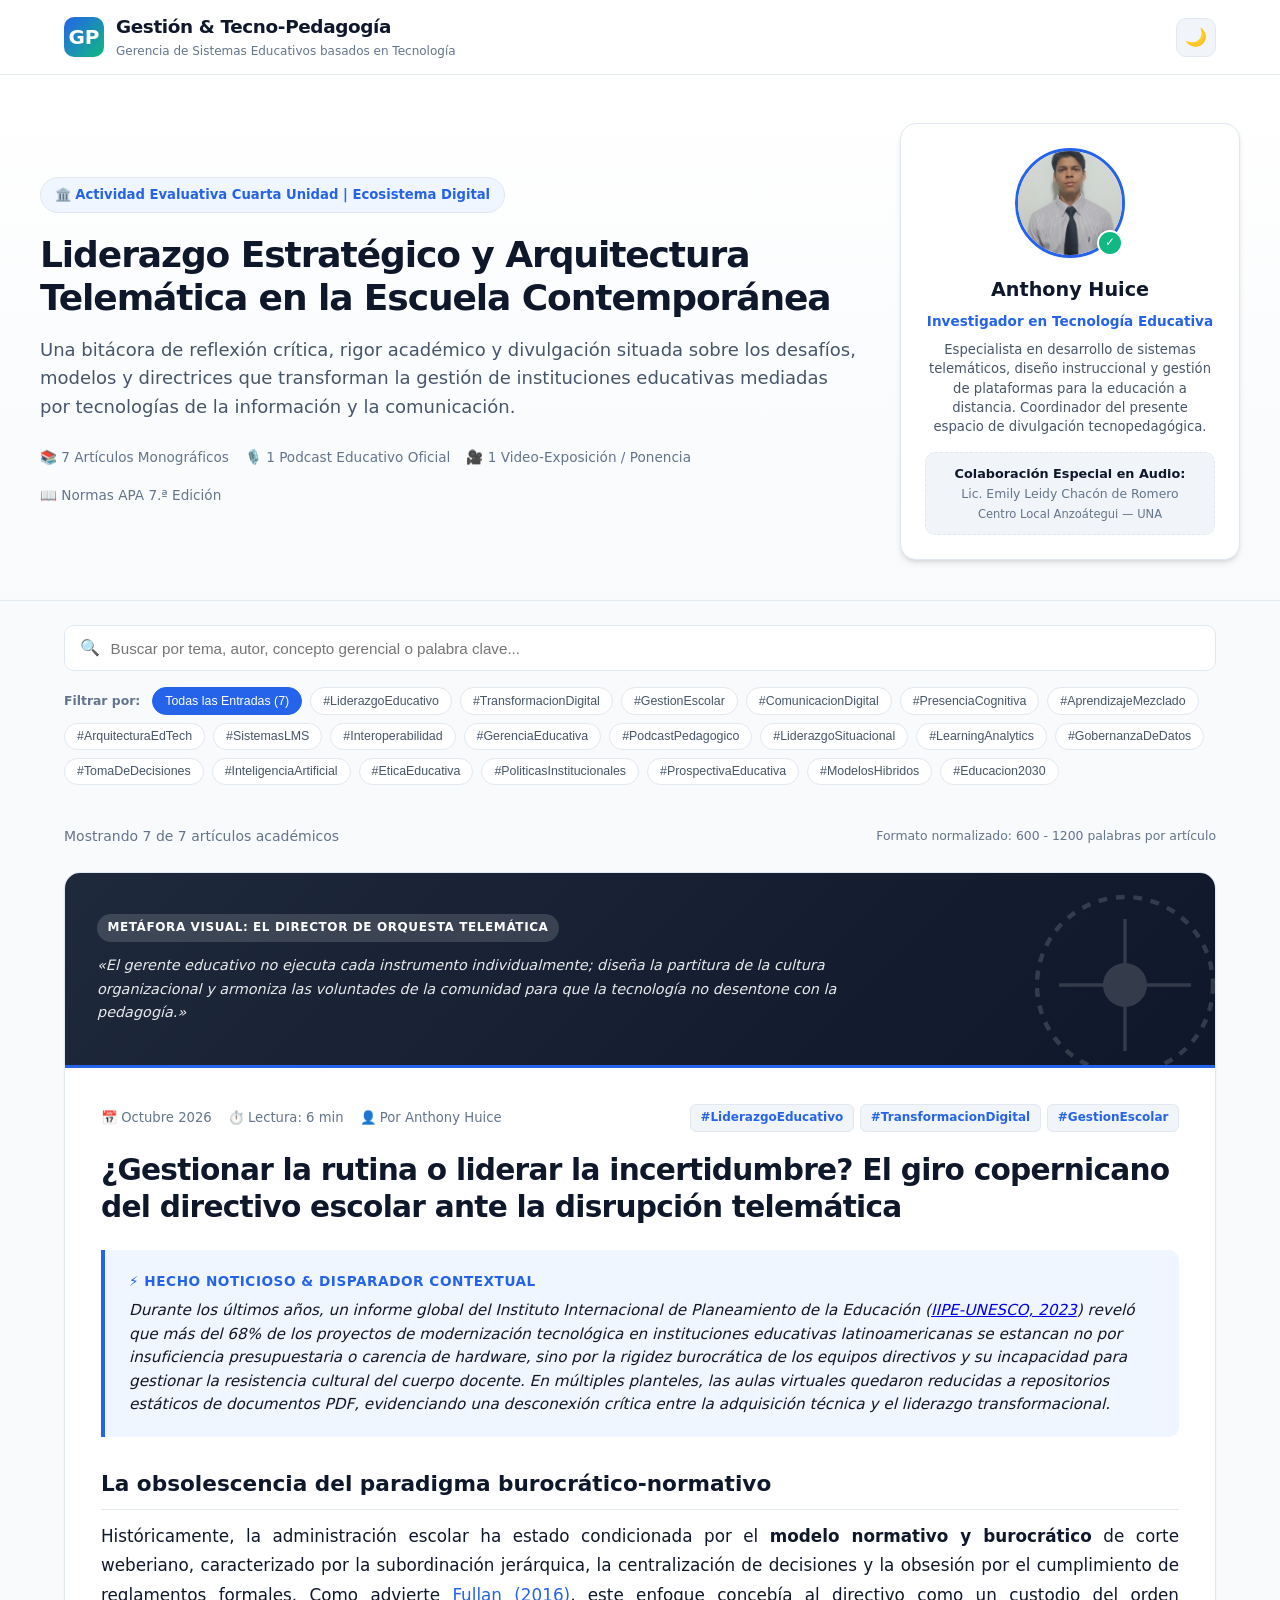
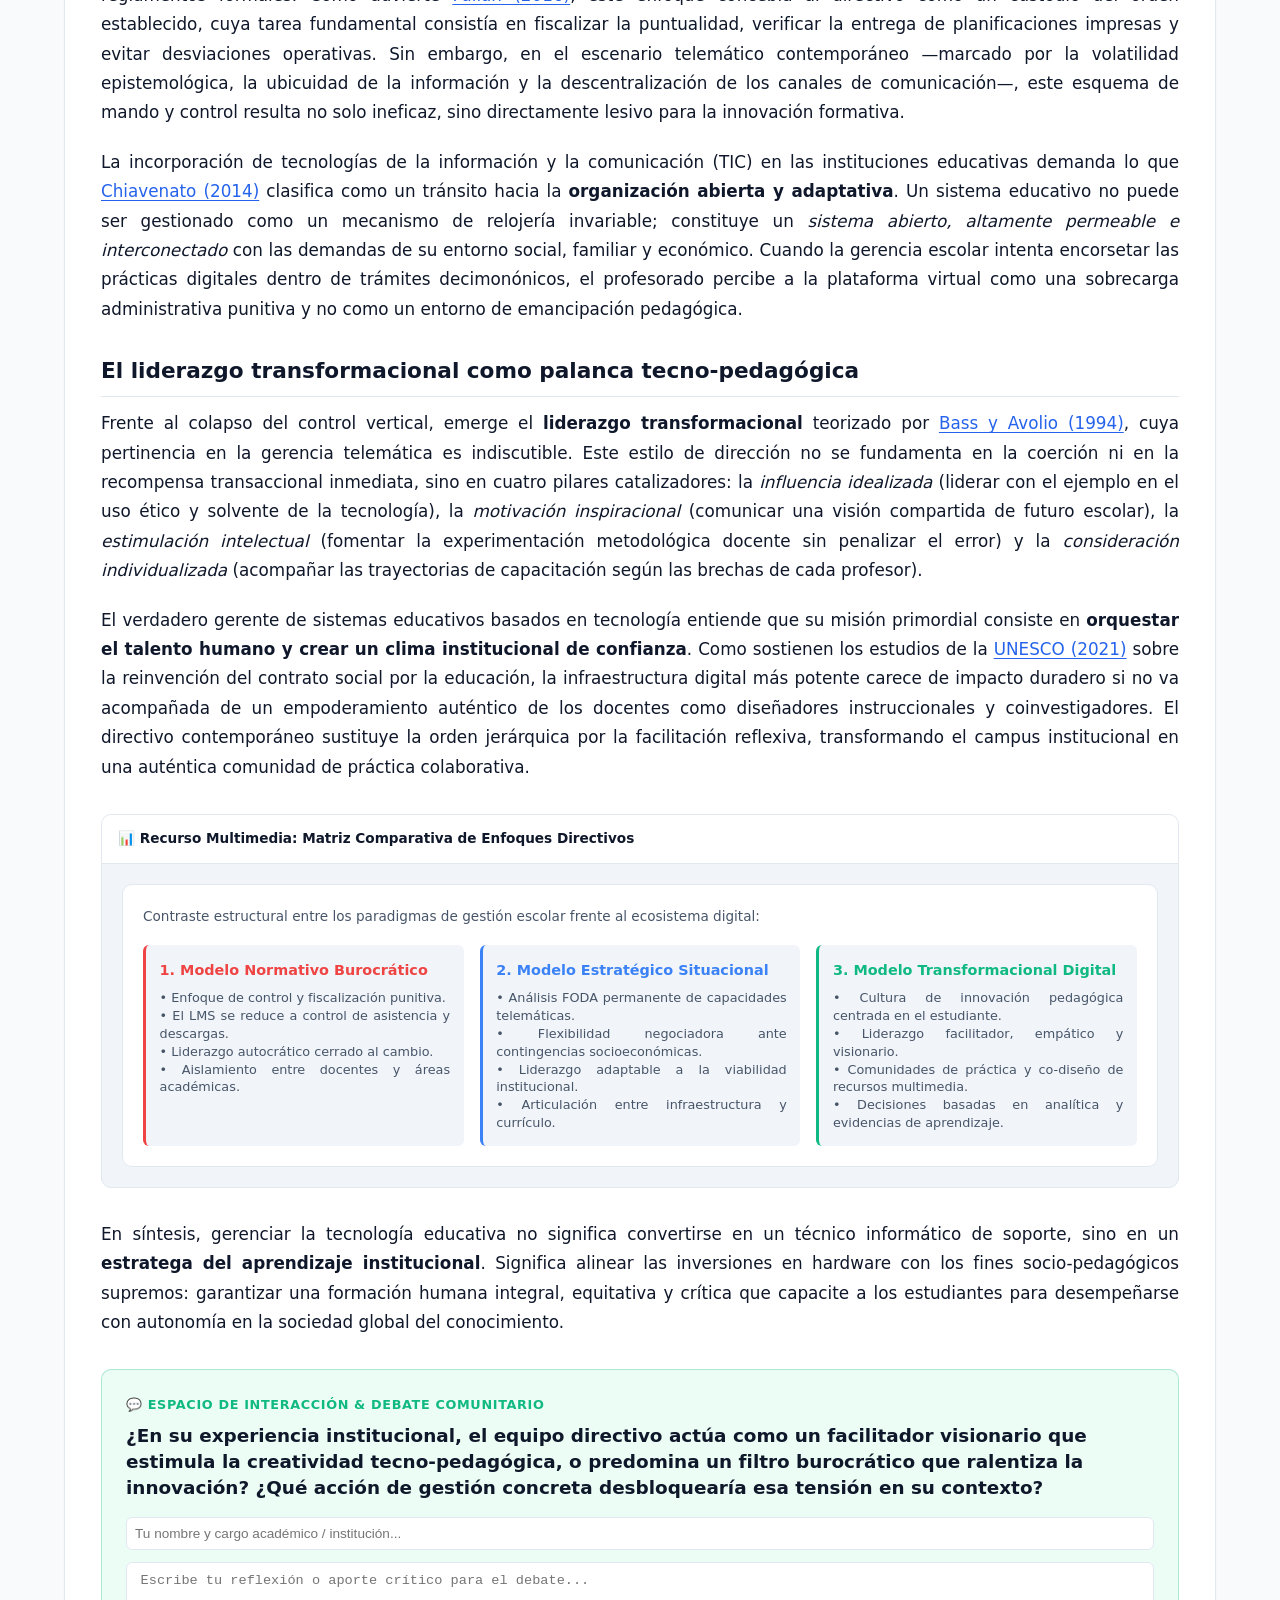
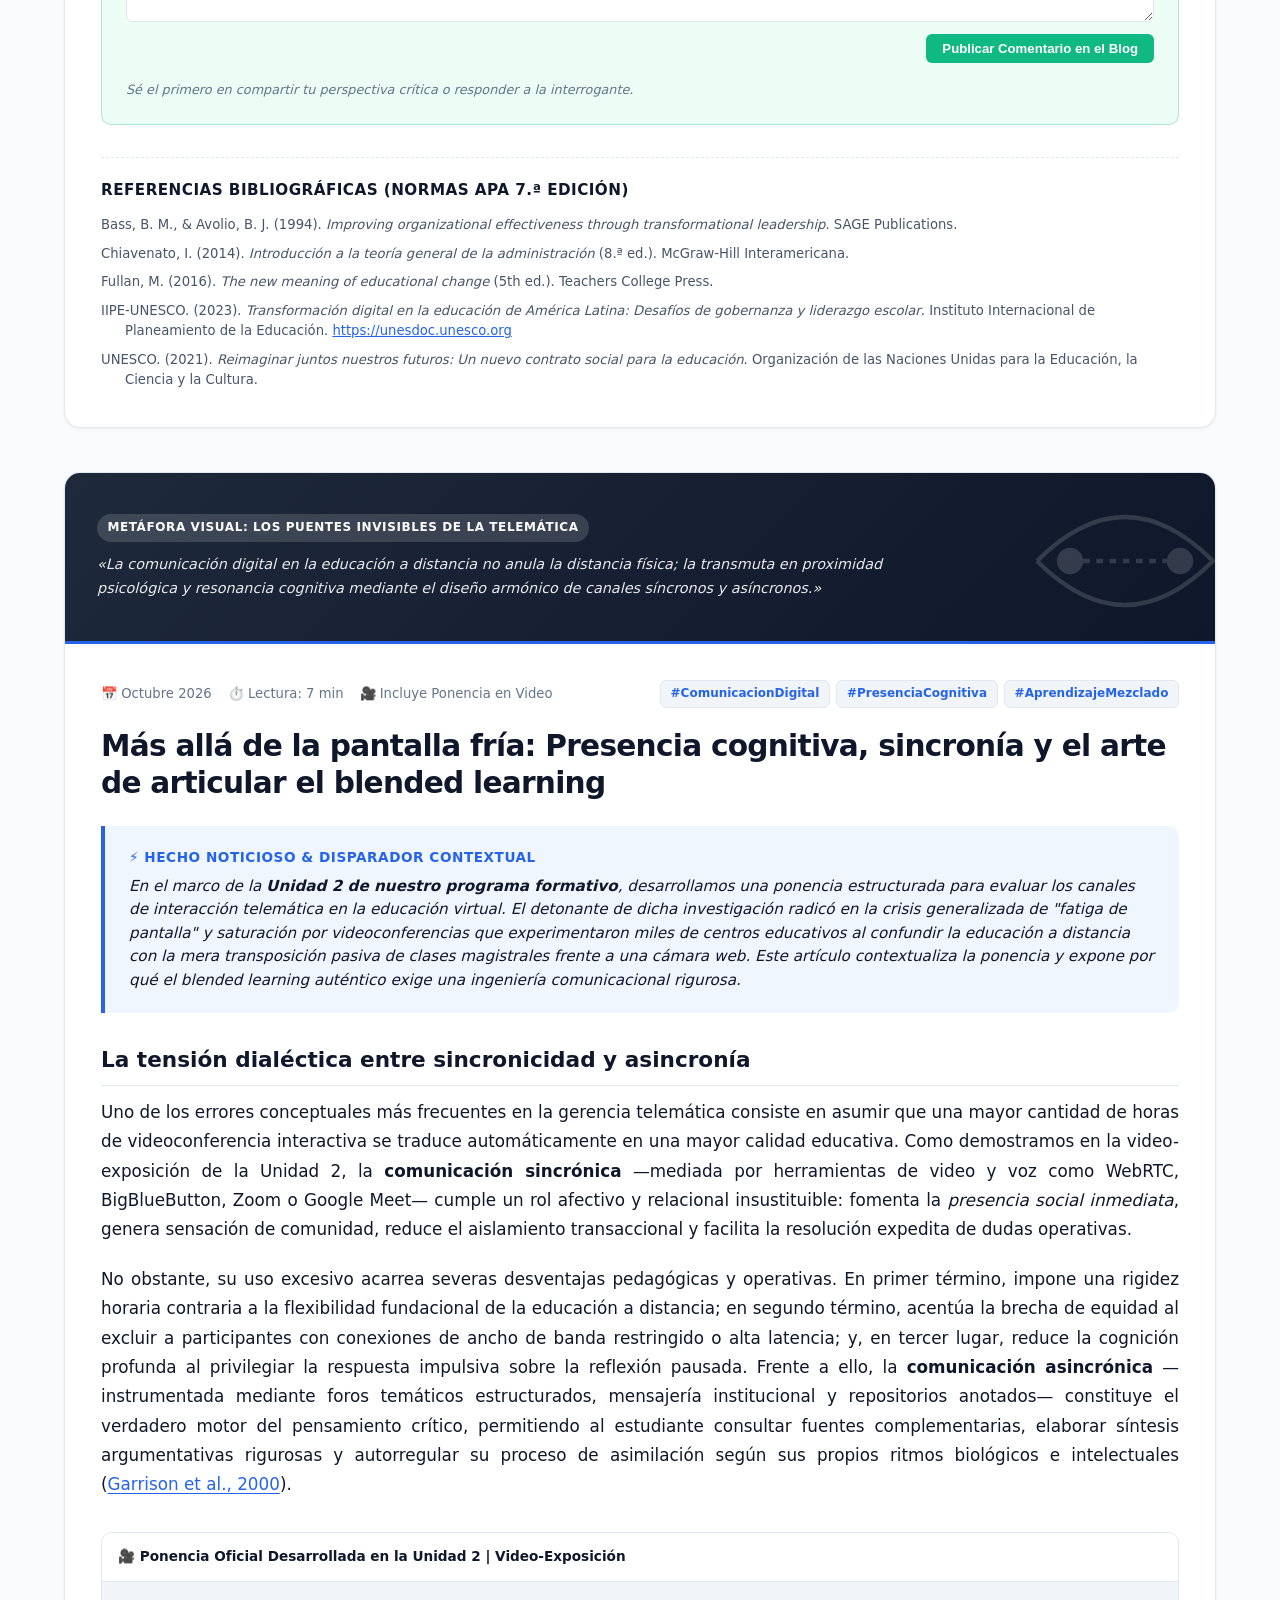
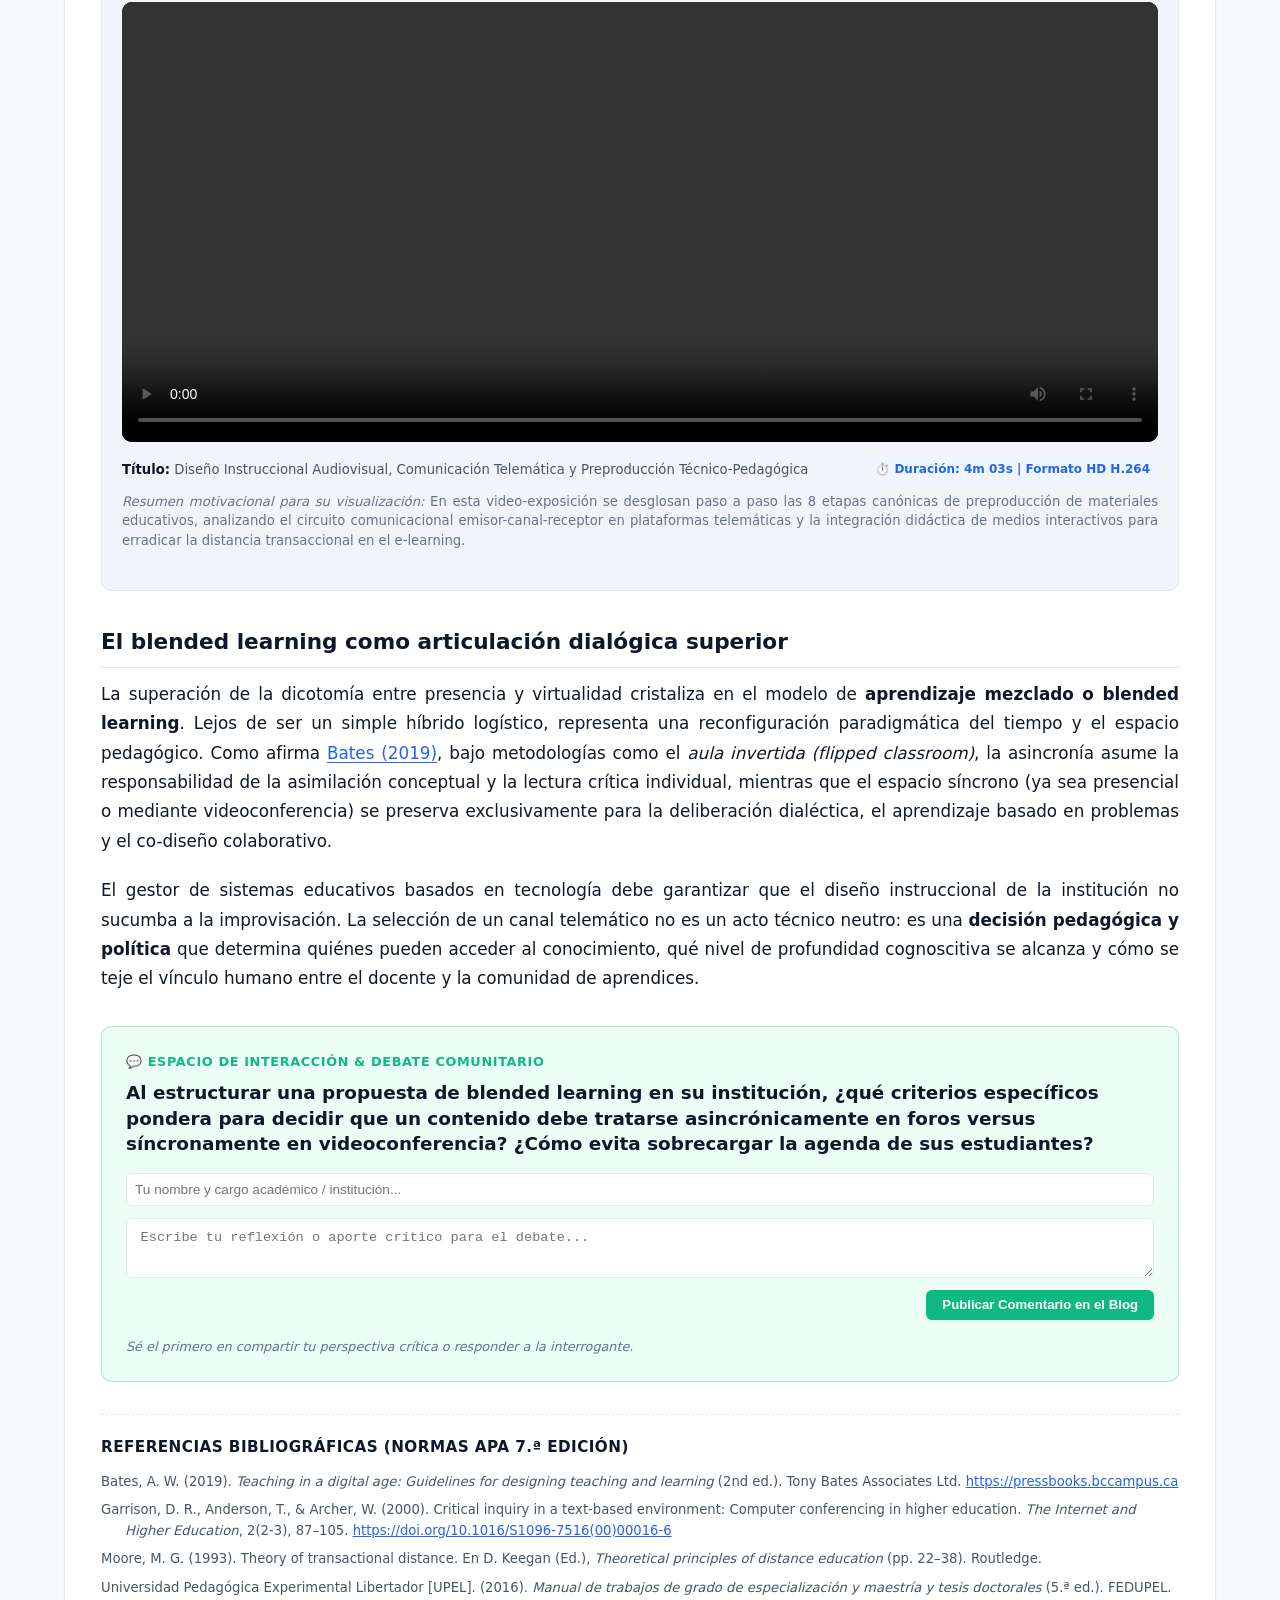
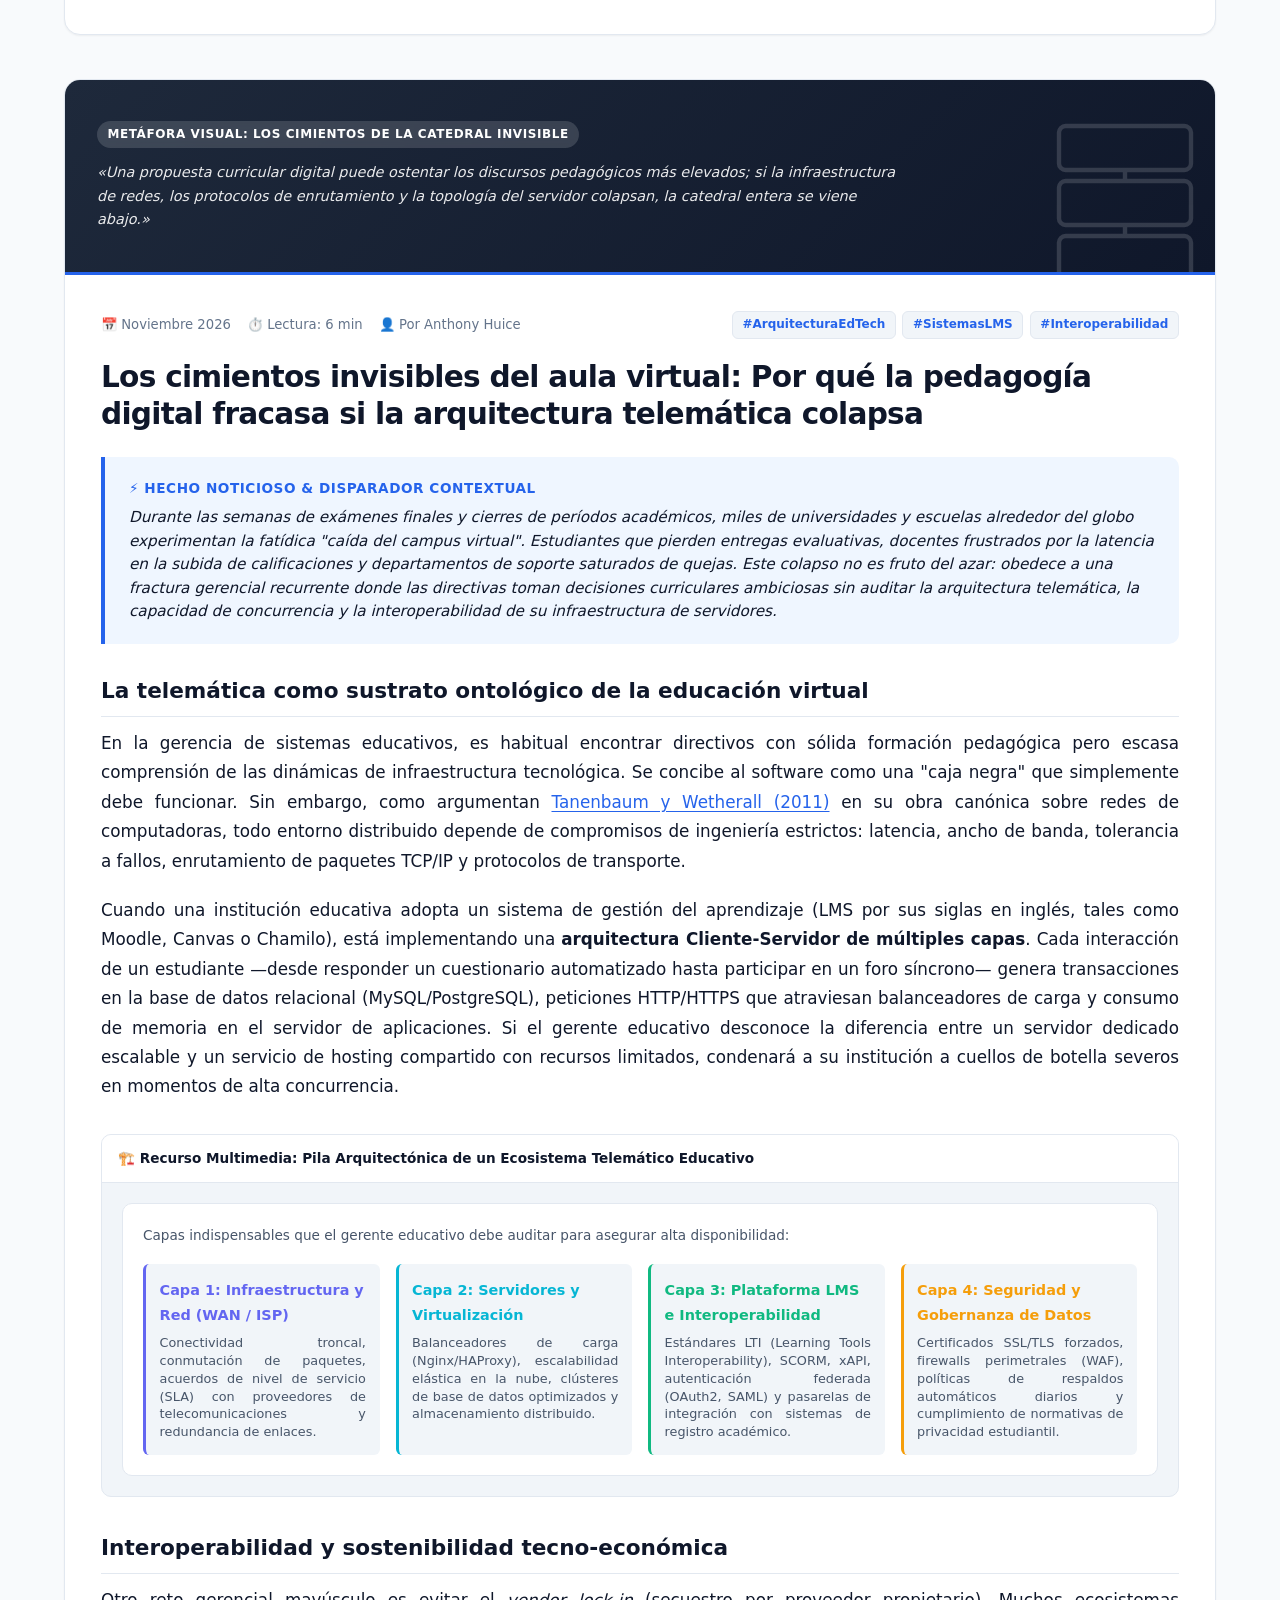
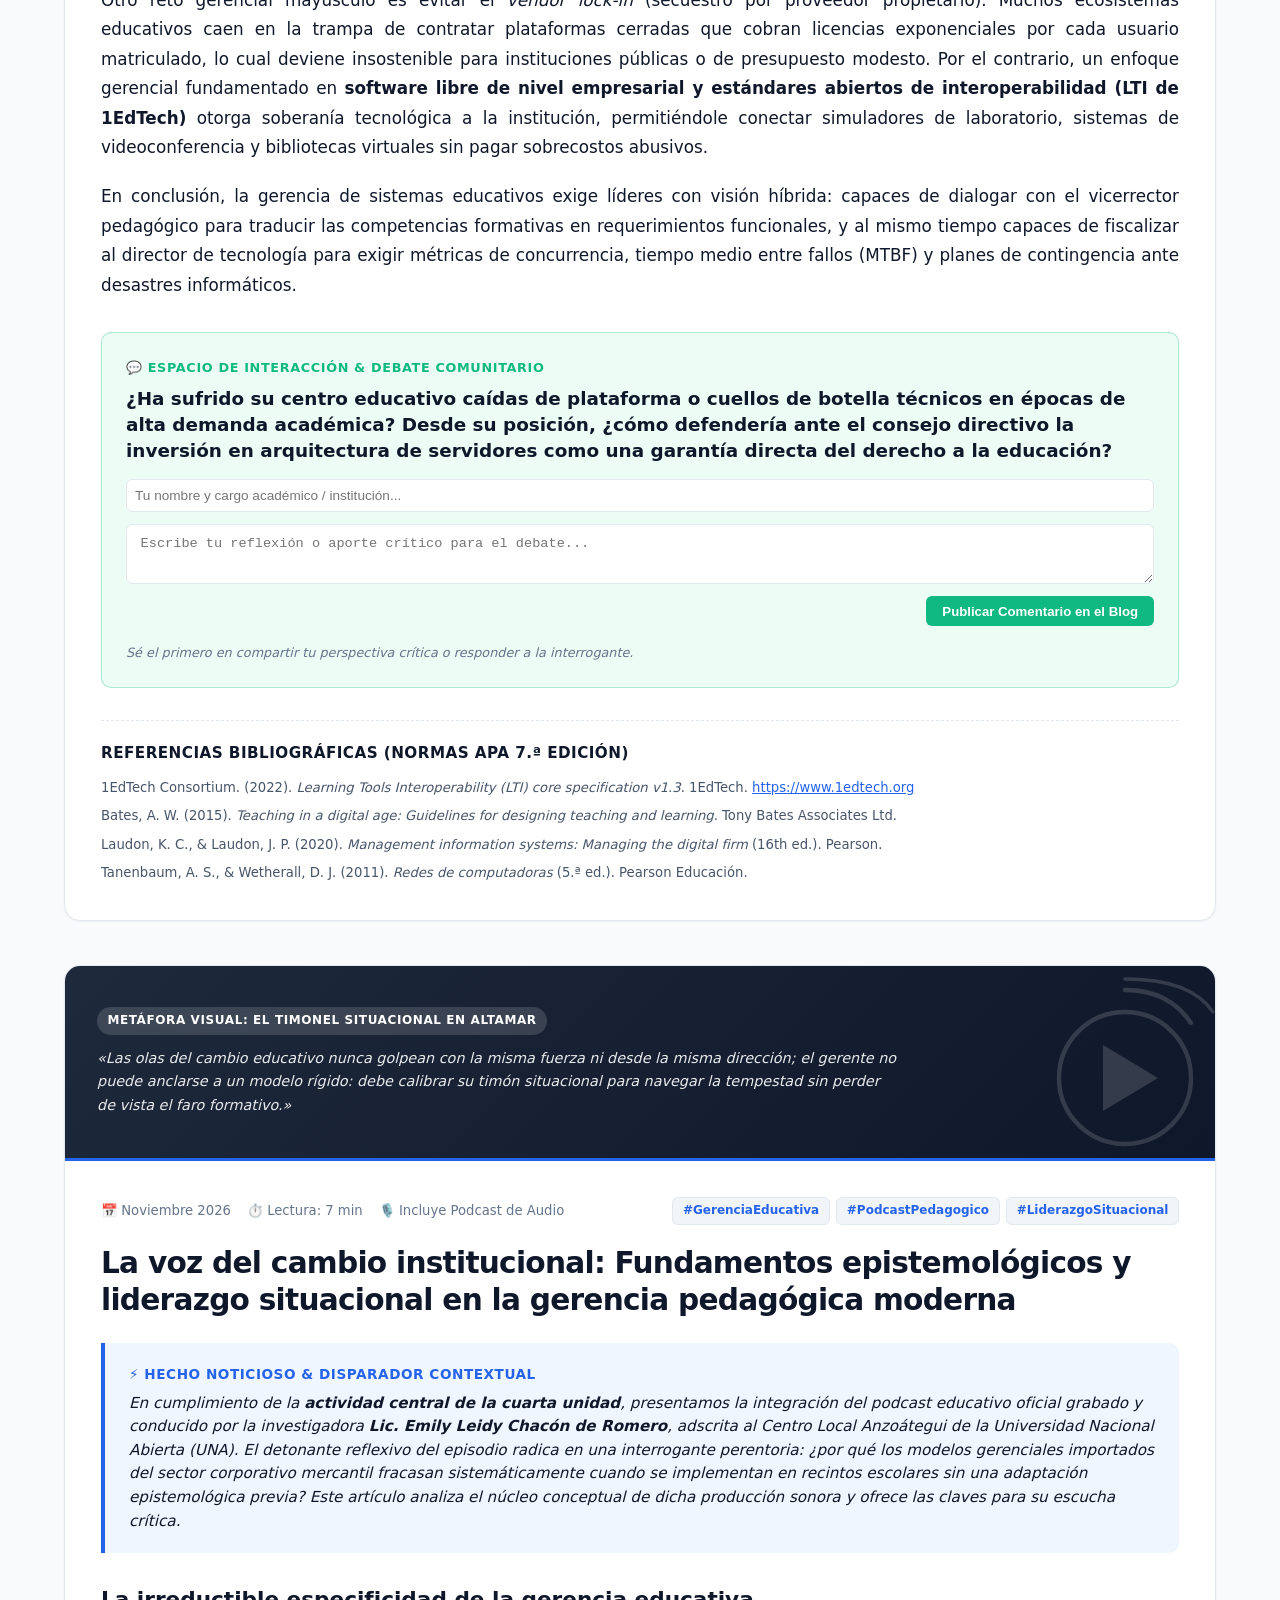
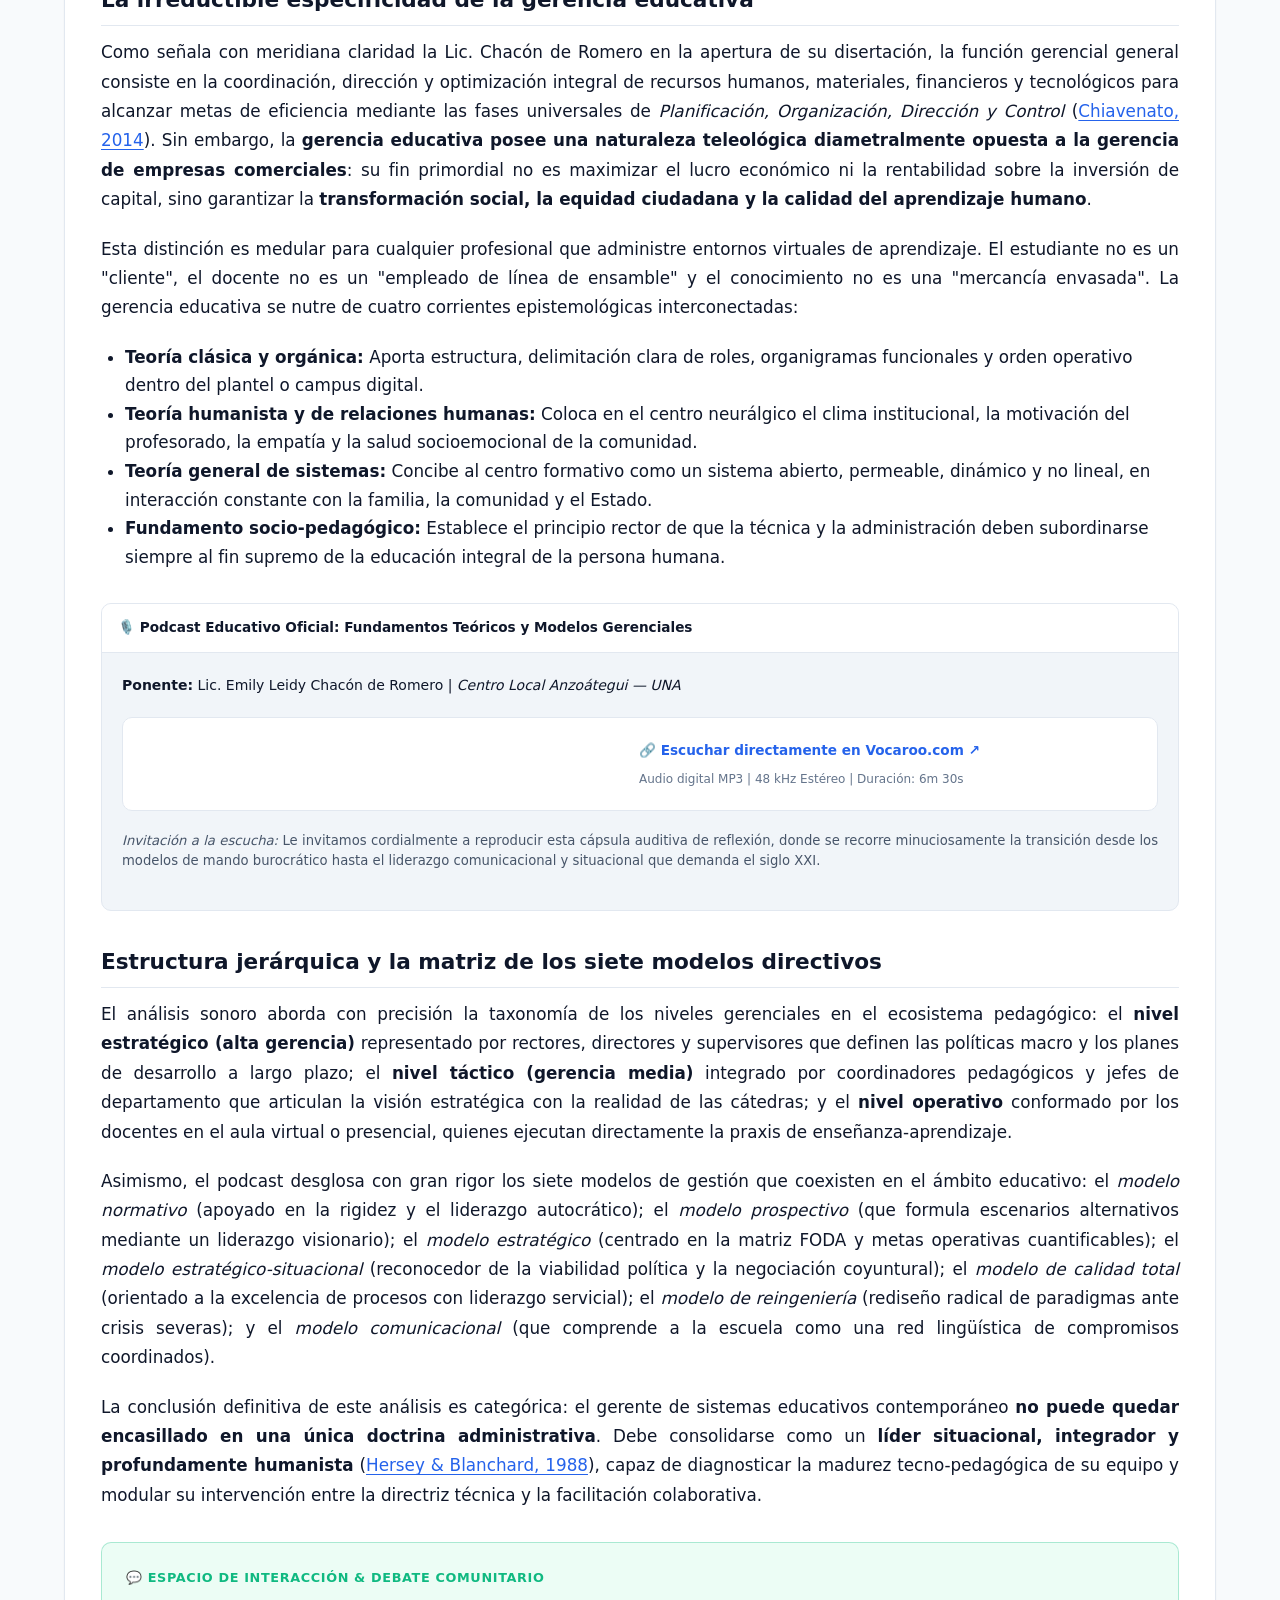
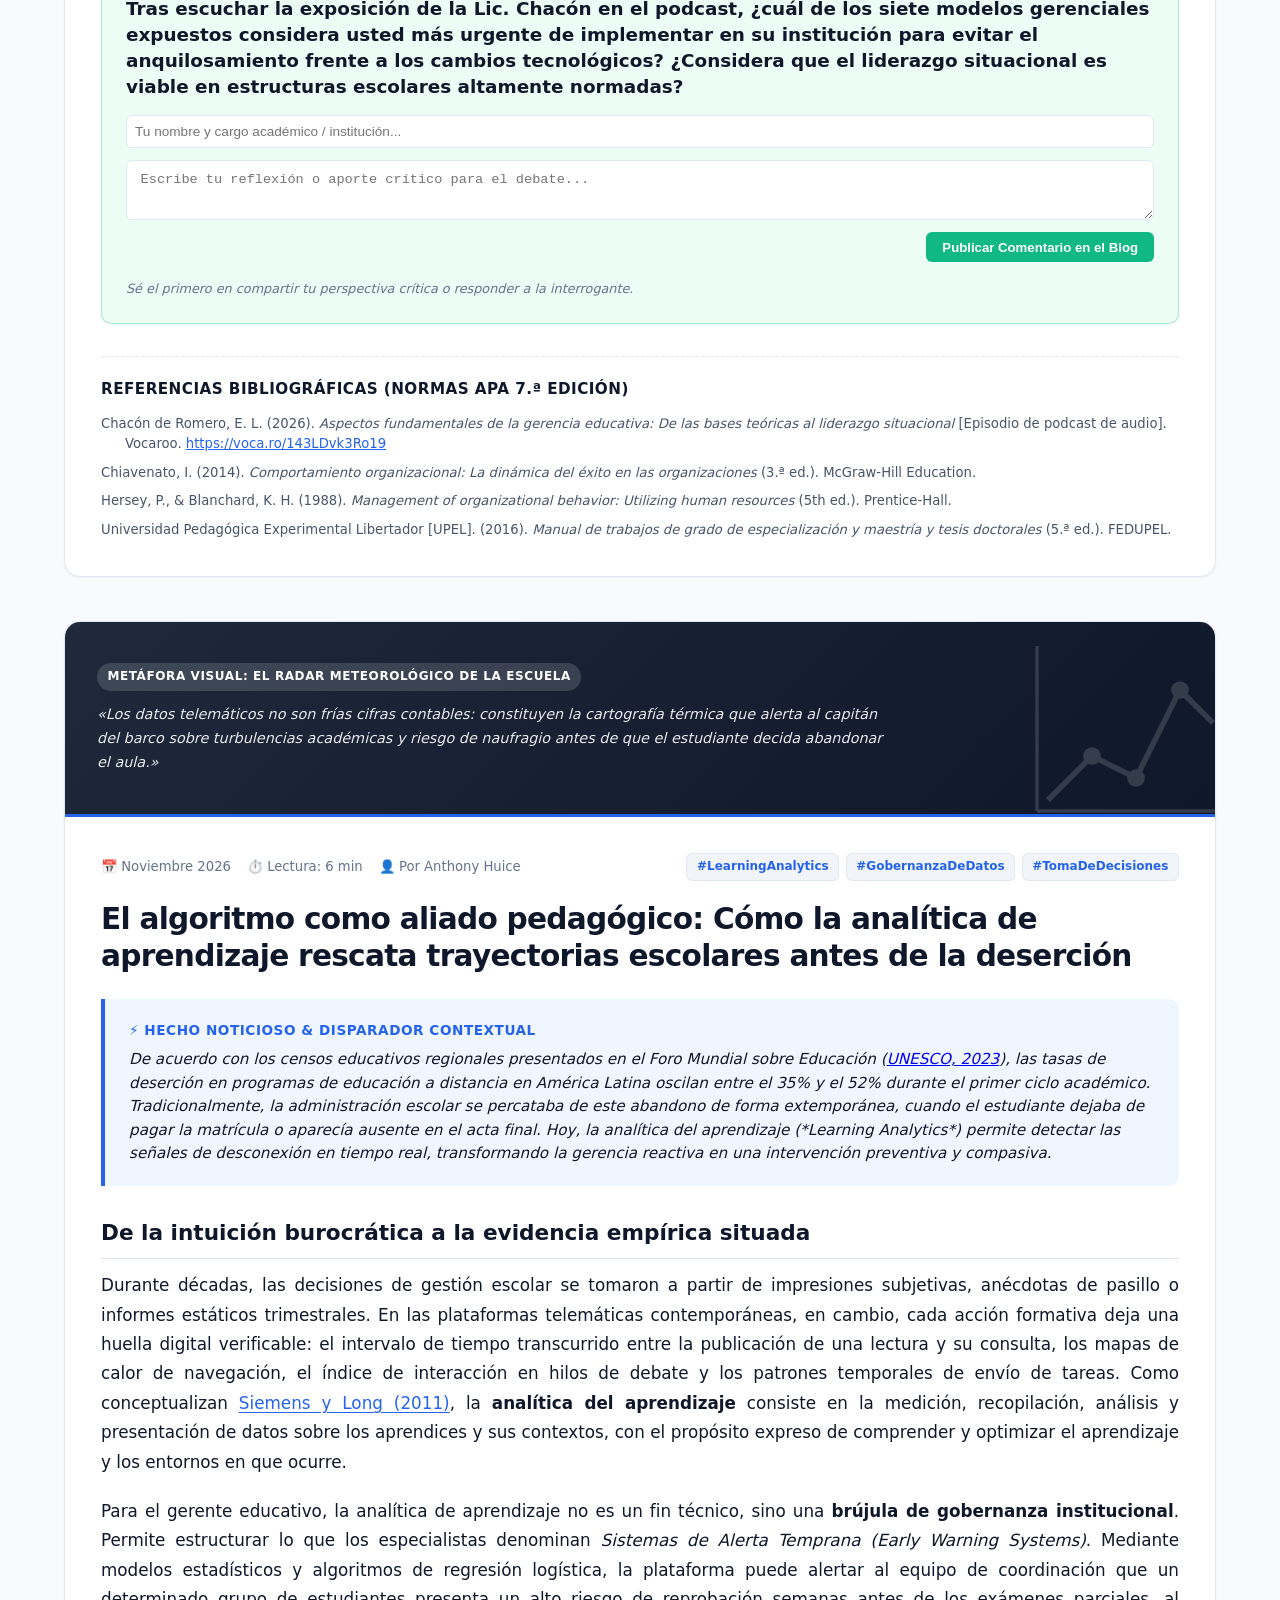
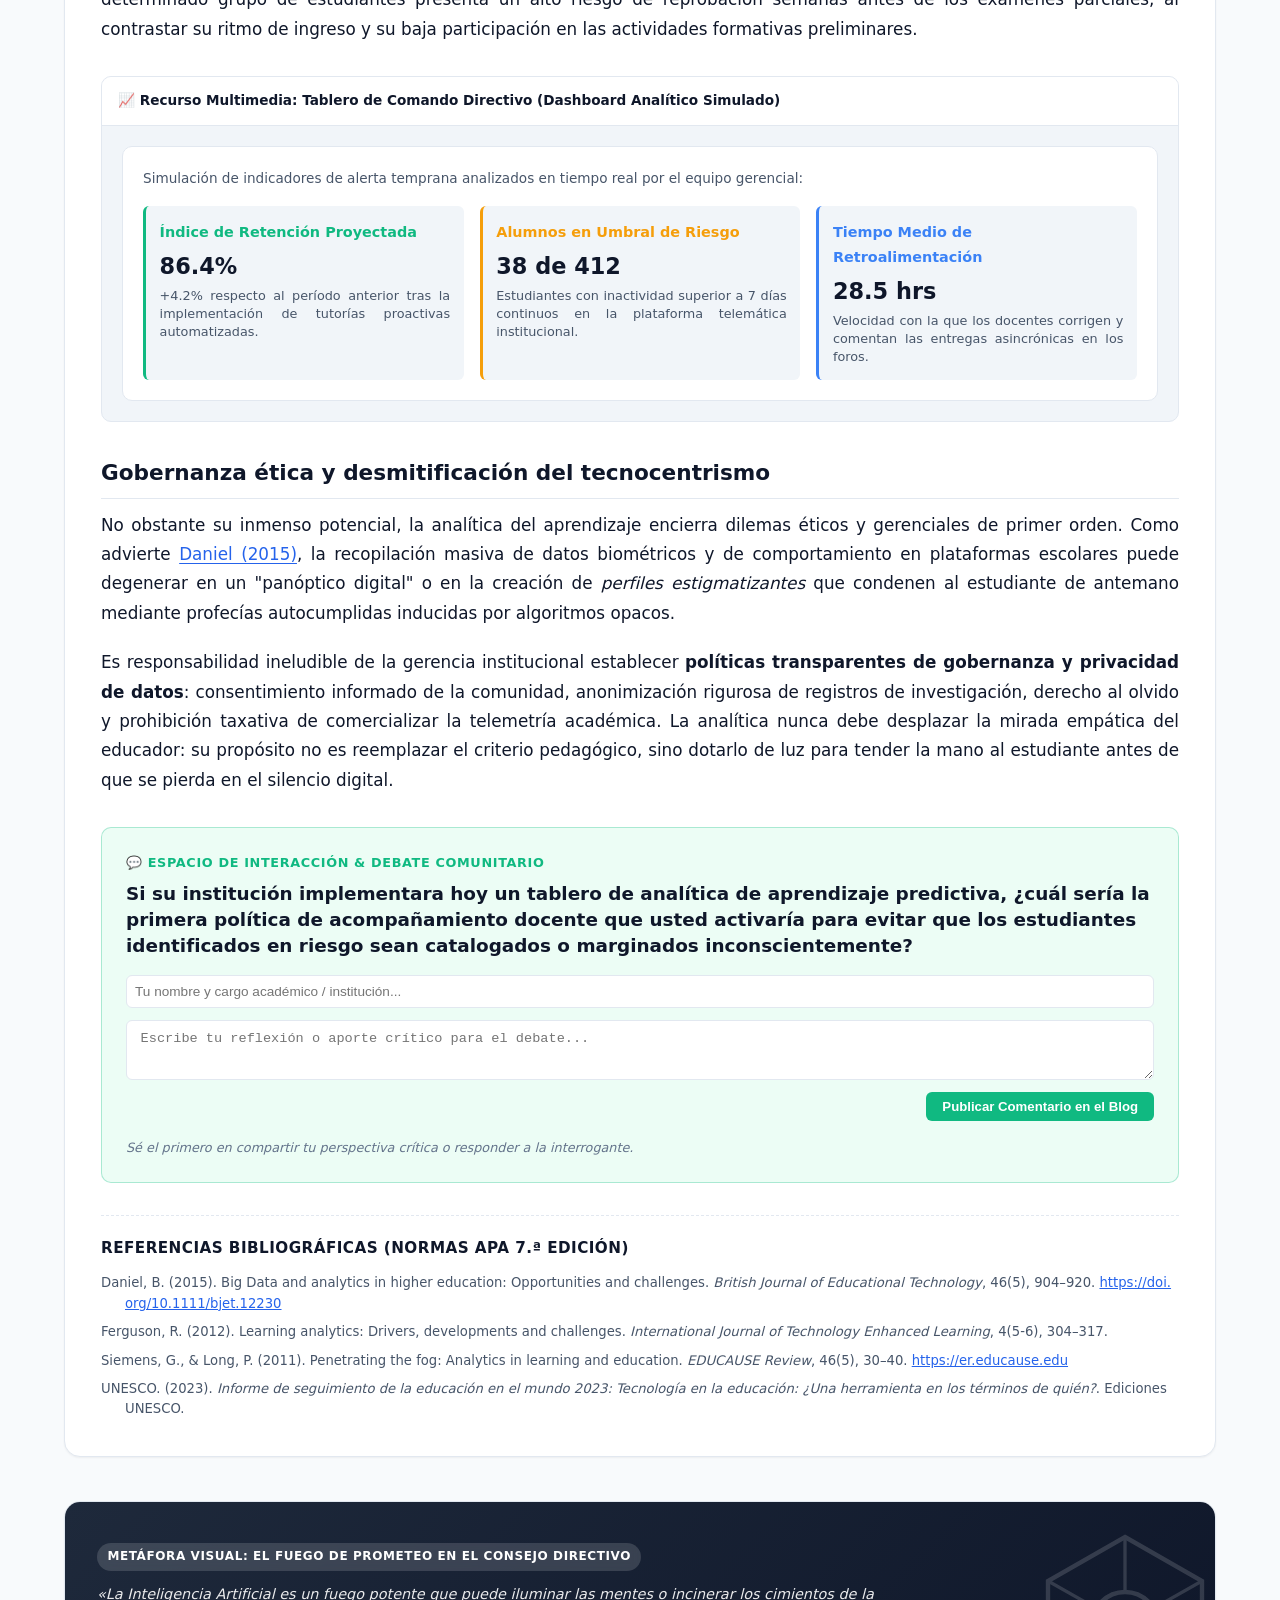
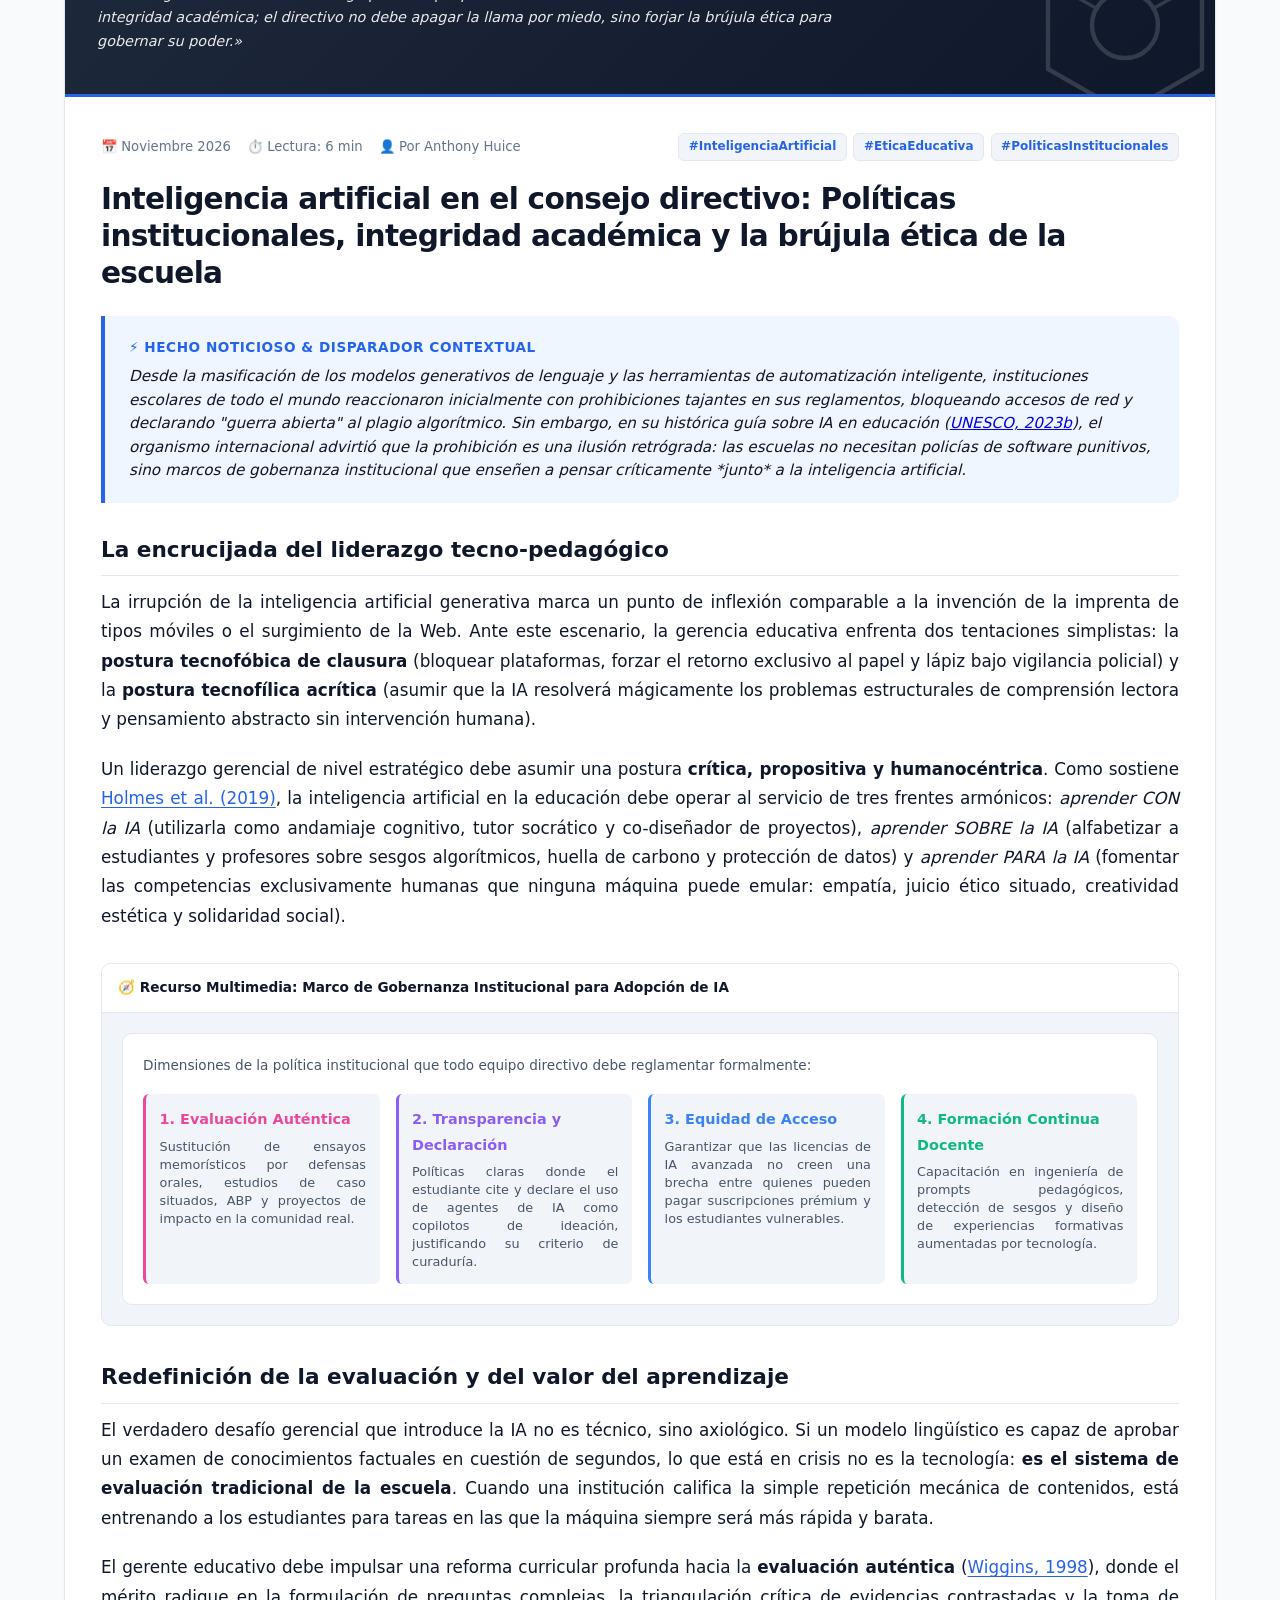
==== index.html @ 78c455ee "feat: blog educativo sobre Gerencia de Sistemas Educativos basados en Tecnologia" ====
<!DOCTYPE html>
<html lang="es" data-theme="light">
<head>
  <meta charset="UTF-8">
  <meta name="viewport" content="width=device-width, initial-scale=1.0">
  <title>Gestión &amp; Tecno-Pedagogía | Blog de Gerencia de Sistemas Educativos</title>
  <meta name="description" content="Blog académico e investigativo sobre la Gerencia de Sistemas Educativos basados en Tecnología. Liderazgo, telemática, analítica de aprendizaje y prospectiva directiva.">
  <meta name="author" content="Anthony Huice">
  <meta name="keywords" content="Gerencia Educativa, Tecnología Educativa, Sistemas Telemáticos, Liderazgo, Blended Learning, Learning Analytics, Inteligencia Artificial">
  <link rel="stylesheet" href="css/styles.css">
</head>
<body>

  <!-- Barra superior indicadora de progreso de lectura -->
  <div id="reading-progress" role="progressbar" aria-label="Progreso de lectura"></div>

  <!-- Encabezado y Navbar Principal -->
  <header class="site-header">
    <div class="header-container">
      <a href="#inicio" class="brand-link">
        <div class="brand-icon">GP</div>
        <div>
          <span class="brand-title">Gestión &amp; Tecno-Pedagogía</span>
          <span class="brand-subtitle">Gerencia de Sistemas Educativos basados en Tecnología</span>
        </div>
      </a>
      <div class="nav-actions">
        <button id="theme-toggle" class="theme-toggle-btn" aria-label="Alternar modo claro u oscuro">
          <span id="theme-icon">🌙</span>
        </button>
      </div>
    </div>
  </header>

  <!-- Banner Hero con Identificación del Blog y Perfil del Autor -->
  <section class="hero-section" id="inicio">
    <div class="hero-container">
      <div class="hero-content">
        <div class="academic-badge">
          <span>🏛️ Actividad Evaluativa Cuarta Unidad | Ecosistema Digital</span>
        </div>
        <h1>Liderazgo Estratégico y Arquitectura Telemática en la Escuela Contemporánea</h1>
        <p class="lead">
          Una bitácora de reflexión crítica, rigor académico y divulgación situada sobre los desafíos, modelos y directrices que transforman la gestión de instituciones educativas mediadas por tecnologías de la información y la comunicación.
        </p>
        <div style="display:flex; gap:1rem; flex-wrap:wrap; font-size:0.85rem; color:var(--text-light);">
          <span>📚 7 Artículos Monográficos</span>
          <span>🎙️ 1 Podcast Educativo Oficial</span>
          <span>🎥 1 Video-Exposición / Ponencia</span>
          <span>📖 Normas APA 7.ª Edición</span>
        </div>
      </div>

      <!-- Tarjeta de Perfil del Autor (Requisito 4 e Identificación) -->
      <aside class="profile-card">
        <div class="profile-avatar-wrapper">
          <img src="assets/profile_photo.jpg" alt="Fotografía de perfil de Anthony Huice" class="profile-avatar" loading="lazy">
          <div class="profile-verified-badge" title="Autor e Investigador Verificado">✓</div>
        </div>
        <h2 class="profile-name">Anthony Huice</h2>
        <div class="profile-role">Investigador en Tecnología Educativa</div>
        <p class="profile-bio">
          Especialista en desarrollo de sistemas telemáticos, diseño instruccional y gestión de plataformas para la educación a distancia. Coordinador del presente espacio de divulgación tecnopedagógica.
        </p>
        <div class="collaborator-tag">
          <strong>Colaboración Especial en Audio:</strong>
          Lic. Emily Leidy Chacón de Romero<br>
          <span style="font-size:0.72rem; color:var(--text-light);">Centro Local Anzoátegui — UNA</span>
        </div>
      </aside>
    </div>
  </section>

  <!-- Controles: Barra de Búsqueda Reactiva y Nube de Filtros por Etiquetas -->
  <section class="controls-section">
    <div class="search-box-wrapper">
      <span class="search-icon">🔍</span>
      <input type="text" id="search-input" class="search-input" placeholder="Buscar por tema, autor, concepto gerencial o palabra clave..." aria-label="Buscar artículos">
    </div>
    <div class="tag-cloud" id="tag-cloud">
      <span style="font-size:0.775rem; font-weight:700; color:var(--text-light); margin-right:0.25rem;">Filtrar por:</span>
      <button class="tag-filter-btn active" data-tag="all">Todas las Entradas (7)</button>
      <button class="tag-filter-btn" data-tag="LiderazgoEducativo">#LiderazgoEducativo</button>
      <button class="tag-filter-btn" data-tag="TransformacionDigital">#TransformacionDigital</button>
      <button class="tag-filter-btn" data-tag="GestionEscolar">#GestionEscolar</button>
      <button class="tag-filter-btn" data-tag="ComunicacionDigital">#ComunicacionDigital</button>
      <button class="tag-filter-btn" data-tag="PresenciaCognitiva">#PresenciaCognitiva</button>
      <button class="tag-filter-btn" data-tag="AprendizajeMezclado">#AprendizajeMezclado</button>
      <button class="tag-filter-btn" data-tag="ArquitecturaEdTech">#ArquitecturaEdTech</button>
      <button class="tag-filter-btn" data-tag="SistemasLMS">#SistemasLMS</button>
      <button class="tag-filter-btn" data-tag="Interoperabilidad">#Interoperabilidad</button>
      <button class="tag-filter-btn" data-tag="GerenciaEducativa">#GerenciaEducativa</button>
      <button class="tag-filter-btn" data-tag="PodcastPedagogico">#PodcastPedagogico</button>
      <button class="tag-filter-btn" data-tag="LiderazgoSituacional">#LiderazgoSituacional</button>
      <button class="tag-filter-btn" data-tag="LearningAnalytics">#LearningAnalytics</button>
      <button class="tag-filter-btn" data-tag="GobernanzaDeDatos">#GobernanzaDeDatos</button>
      <button class="tag-filter-btn" data-tag="TomaDeDecisiones">#TomaDeDecisiones</button>
      <button class="tag-filter-btn" data-tag="InteligenciaArtificial">#InteligenciaArtificial</button>
      <button class="tag-filter-btn" data-tag="EticaEducativa">#EticaEducativa</button>
      <button class="tag-filter-btn" data-tag="PoliticasInstitucionales">#PoliticasInstitucionales</button>
      <button class="tag-filter-btn" data-tag="ProspectivaEducativa">#ProspectivaEducativa</button>
      <button class="tag-filter-btn" data-tag="ModelosHibridos">#ModelosHibridos</button>
      <button class="tag-filter-btn" data-tag="Educacion2030">#Educacion2030</button>
    </div>
  </section>

  <!-- Feed Principal de Entradas del Blog -->
  <main class="main-container">
    <div class="articles-count-info">
      <span id="visible-count">Mostrando 7 de 7 artículos académicos</span>
      <span style="font-size:0.775rem;">Formato normalizado: 600 - 1200 palabras por artículo</span>
    </div>

    <!-- ====================================================================
         ENTRADA 1: Liderazgo Transformacional y Cultura Digital
         ==================================================================== -->
    <article class="article-card" id="articulo-1" data-tags="LiderazgoEducativo TransformacionDigital GestionEscolar">
      <header class="article-metaphor-header">
        <svg class="metaphor-bg-art" viewBox="0 0 100 100" fill="none" xmlns="http://www.w3.org/2000/svg">
          <circle cx="50" cy="50" r="40" stroke="currentColor" stroke-width="2" stroke-dasharray="4 4" />
          <path d="M50 20 L50 80 M20 50 L80 50" stroke="currentColor" stroke-width="1.5" />
          <circle cx="50" cy="50" r="10" fill="currentColor" />
        </svg>
        <span class="metaphor-badge">Metáfora Visual: El Director de Orquesta Telemática</span>
        <p class="metaphor-caption">
          «El gerente educativo no ejecuta cada instrumento individualmente; diseña la partitura de la cultura organizacional y armoniza las voluntades de la comunidad para que la tecnología no desentone con la pedagogía.»
        </p>
      </header>

      <div class="article-body">
        <div class="article-meta-bar">
          <span class="meta-item">📅 Octubre 2026</span>
          <span class="meta-item">⏱️ Lectura: 6 min</span>
          <span class="meta-item">👤 Por Anthony Huice</span>
          <div class="article-tags-wrapper">
            <span class="article-tag">#LiderazgoEducativo</span>
            <span class="article-tag">#TransformacionDigital</span>
            <span class="article-tag">#GestionEscolar</span>
          </div>
        </div>

        <h2 class="article-title">¿Gestionar la rutina o liderar la incertidumbre? El giro copernicano del directivo escolar ante la disrupción telemática</h2>

        <!-- Bloque 1: Título y Contexto -->
        <section class="context-trigger-box">
          <div class="context-trigger-title">⚡ Hecho Noticioso &amp; Disparador Contextual</div>
          <p>
            Durante los últimos años, un informe global del Instituto Internacional de Planeamiento de la Educación (<a href="https://www.iiep.unesco.org" target="_blank" rel="noopener">IIPE-UNESCO, 2023</a>) reveló que más del 68% de los proyectos de modernización tecnológica en instituciones educativas latinoamericanas se estancan no por insuficiencia presupuestaria o carencia de hardware, sino por la rigidez burocrática de los equipos directivos y su incapacidad para gestionar la resistencia cultural del cuerpo docente. En múltiples planteles, las aulas virtuales quedaron reducidas a repositorios estáticos de documentos PDF, evidenciando una desconexión crítica entre la adquisición técnica y el liderazgo transformacional.
          </p>
        </section>

        <!-- Bloque 2: Análisis Crítico -->
        <section class="critical-analysis-section">
          <h3>La obsolescencia del paradigma burocrático-normativo</h3>
          <p>
            Históricamente, la administración escolar ha estado condicionada por el <strong>modelo normativo y burocrático</strong> de corte weberiano, caracterizado por la subordinación jerárquica, la centralización de decisiones y la obsesión por el cumplimiento de reglamentos formales. Como advierte <a href="https://dialnet.unirioja.es" target="_blank" rel="noopener">Fullan (2016)</a>, este enfoque concebía al directivo como un custodio del orden establecido, cuya tarea fundamental consistía en fiscalizar la puntualidad, verificar la entrega de planificaciones impresas y evitar desviaciones operativas. Sin embargo, en el escenario telemático contemporáneo —marcado por la volatilidad epistemológica, la ubicuidad de la información y la descentralización de los canales de comunicación—, este esquema de mando y control resulta no solo ineficaz, sino directamente lesivo para la innovación formativa.
          </p>
          <p>
            La incorporación de tecnologías de la información y la comunicación (TIC) en las instituciones educativas demanda lo que <a href="https://www.redalyc.org" target="_blank" rel="noopener">Chiavenato (2014)</a> clasifica como un tránsito hacia la <strong>organización abierta y adaptativa</strong>. Un sistema educativo no puede ser gestionado como un mecanismo de relojería invariable; constituye un <em>sistema abierto, altamente permeable e interconectado</em> con las demandas de su entorno social, familiar y económico. Cuando la gerencia escolar intenta encorsetar las prácticas digitales dentro de trámites decimonónicos, el profesorado percibe a la plataforma virtual como una sobrecarga administrativa punitiva y no como un entorno de emancipación pedagógica.
          </p>

          <h3>El liderazgo transformacional como palanca tecno-pedagógica</h3>
          <p>
            Frente al colapso del control vertical, emerge el <strong>liderazgo transformacional</strong> teorizado por <a href="https://psycnet.apa.org" target="_blank" rel="noopener">Bass y Avolio (1994)</a>, cuya pertinencia en la gerencia telemática es indiscutible. Este estilo de dirección no se fundamenta en la coerción ni en la recompensa transaccional inmediata, sino en cuatro pilares catalizadores: la <em>influencia idealizada</em> (liderar con el ejemplo en el uso ético y solvente de la tecnología), la <em>motivación inspiracional</em> (comunicar una visión compartida de futuro escolar), la <em>estimulación intelectual</em> (fomentar la experimentación metodológica docente sin penalizar el error) y la <em>consideración individualizada</em> (acompañar las trayectorias de capacitación según las brechas de cada profesor).
          </p>
          <p>
            El verdadero gerente de sistemas educativos basados en tecnología entiende que su misión primordial consiste en <strong>orquestar el talento humano y crear un clima institucional de confianza</strong>. Como sostienen los estudios de la <a href="https://unesdoc.unesco.org" target="_blank" rel="noopener">UNESCO (2021)</a> sobre la reinvención del contrato social por la educación, la infraestructura digital más potente carece de impacto duradero si no va acompañada de un empoderamiento auténtico de los docentes como diseñadores instruccionales y coinvestigadores. El directivo contemporáneo sustituye la orden jerárquica por la facilitación reflexiva, transformando el campus institucional en una auténtica comunidad de práctica colaborativa.
          </p>

          <!-- Recurso Multimedia Adicional: Infografía Interactiva -->
          <div class="multimedia-container">
            <div class="multimedia-header">
              <span>📊 Recurso Multimedia: Matriz Comparativa de Enfoques Directivos</span>
            </div>
            <div class="multimedia-body">
              <div class="infographic-box">
                <p style="font-size:0.85rem; color:var(--text-muted); margin-bottom:0.75rem;">
                  Contraste estructural entre los paradigmas de gestión escolar frente al ecosistema digital:
                </p>
                <div class="diagram-grid">
                  <div class="diagram-item" style="border-left-color: #ef4444;">
                    <h4 style="color:#ef4444;">1. Modelo Normativo Burocrático</h4>
                    <p>• Enfoque de control y fiscalización punitiva.<br>• El LMS se reduce a control de asistencia y descargas.<br>• Liderazgo autocrático cerrado al cambio.<br>• Aislamiento entre docentes y áreas académicas.</p>
                  </div>
                  <div class="diagram-item" style="border-left-color: #3b82f6;">
                    <h4 style="color:#3b82f6;">2. Modelo Estratégico Situacional</h4>
                    <p>• Análisis FODA permanente de capacidades telemáticas.<br>• Flexibilidad negociadora ante contingencias socioeconómicas.<br>• Liderazgo adaptable a la viabilidad institucional.<br>• Articulación entre infraestructura y currículo.</p>
                  </div>
                  <div class="diagram-item" style="border-left-color: #10b981;">
                    <h4 style="color:#10b981;">3. Modelo Transformacional Digital</h4>
                    <p>• Cultura de innovación pedagógica centrada en el estudiante.<br>• Liderazgo facilitador, empático y visionario.<br>• Comunidades de práctica y co-diseño de recursos multimedia.<br>• Decisiones basadas en analítica y evidencias de aprendizaje.</p>
                  </div>
                </div>
              </div>
            </div>
          </div>

          <p>
            En síntesis, gerenciar la tecnología educativa no significa convertirse en un técnico informático de soporte, sino en un <strong>estratega del aprendizaje institucional</strong>. Significa alinear las inversiones en hardware con los fines socio-pedagógicos supremos: garantizar una formación humana integral, equitativa y crítica que capacite a los estudiantes para desempeñarse con autonomía en la sociedad global del conocimiento.
          </p>
        </section>

        <!-- Bloque 3: Pregunta de Discusión y Foros -->
        <section class="discussion-block">
          <div class="discussion-label">💬 Espacio de Interacción &amp; Debate Comunitario</div>
          <div class="discussion-question-text">
            ¿En su experiencia institucional, el equipo directivo actúa como un facilitador visionario que estimula la creatividad tecno-pedagógica, o predomina un filtro burocrático que ralentiza la innovación? ¿Qué acción de gestión concreta desbloquearía esa tensión en su contexto?
          </div>
          <form class="comment-form" data-article-id="1">
            <input type="text" class="comment-author-input comment-input" placeholder="Tu nombre y cargo académico / institución..." style="min-height: auto; padding: 0.5rem;" required>
            <textarea class="comment-text-input comment-input" placeholder="Escribe tu reflexión o aporte crítico para el debate..." required></textarea>
            <button type="submit" class="comment-submit-btn">Publicar Comentario en el Blog</button>
          </form>
          <div class="comments-feed" id="comments-feed-1"></div>
        </section>

        <!-- Referencias APA 7 -->
        <footer class="apa-references">
          <div class="apa-title">Referencias Bibliográficas (Normas APA 7.ª Edición)</div>
          <ul class="apa-list">
            <li>Bass, B. M., &amp; Avolio, B. J. (1994). <em>Improving organizational effectiveness through transformational leadership</em>. SAGE Publications.</li>
            <li>Chiavenato, I. (2014). <em>Introducción a la teoría general de la administración</em> (8.ª ed.). McGraw-Hill Interamericana.</li>
            <li>Fullan, M. (2016). <em>The new meaning of educational change</em> (5th ed.). Teachers College Press.</li>
            <li>IIPE-UNESCO. (2023). <em>Transformación digital en la educación de América Latina: Desafíos de gobernanza y liderazgo escolar</em>. Instituto Internacional de Planeamiento de la Educación. <a href="https://unesdoc.unesco.org" target="_blank" rel="noopener">https://unesdoc.unesco.org</a></li>
            <li>UNESCO. (2021). <em>Reimaginar juntos nuestros futuros: Un nuevo contrato social para la educación</em>. Organización de las Naciones Unidas para la Educación, la Ciencia y la Cultura.</li>
          </ul>
        </footer>
      </div>
    </article>

    <!-- ====================================================================
         ENTRADA 2: Ponencia Unidad 2 (Requisito 7 Obligatorio)
         ==================================================================== -->
    <article class="article-card" id="articulo-2" data-tags="ComunicacionDigital PresenciaCognitiva AprendizajeMezclado">
      <header class="article-metaphor-header">
        <svg class="metaphor-bg-art" viewBox="0 0 100 100" fill="none" xmlns="http://www.w3.org/2000/svg">
          <path d="M10 50 Q50 10 90 50 Q50 90 10 50" stroke="currentColor" stroke-width="2" />
          <circle cx="25" cy="50" r="6" fill="currentColor" />
          <circle cx="75" cy="50" r="6" fill="currentColor" />
          <path d="M25 50 L75 50" stroke="currentColor" stroke-width="2" stroke-dasharray="3 3" />
        </svg>
        <span class="metaphor-badge">Metáfora Visual: Los Puentes Invisibles de la Telemática</span>
        <p class="metaphor-caption">
          «La comunicación digital en la educación a distancia no anula la distancia física; la transmuta en proximidad psicológica y resonancia cognitiva mediante el diseño armónico de canales síncronos y asíncronos.»
        </p>
      </header>

      <div class="article-body">
        <div class="article-meta-bar">
          <span class="meta-item">📅 Octubre 2026</span>
          <span class="meta-item">⏱️ Lectura: 7 min</span>
          <span class="meta-item">🎥 Incluye Ponencia en Video</span>
          <div class="article-tags-wrapper">
            <span class="article-tag">#ComunicacionDigital</span>
            <span class="article-tag">#PresenciaCognitiva</span>
            <span class="article-tag">#AprendizajeMezclado</span>
          </div>
        </div>

        <h2 class="article-title">Más allá de la pantalla fría: Presencia cognitiva, sincronía y el arte de articular el blended learning</h2>

        <!-- Bloque 1: Título y Contexto -->
        <section class="context-trigger-box">
          <div class="context-trigger-title">⚡ Hecho Noticioso &amp; Disparador Contextual</div>
          <p>
            En el marco de la <strong>Unidad 2 de nuestro programa formativo</strong>, desarrollamos una ponencia estructurada para evaluar los canales de interacción telemática en la educación virtual. El detonante de dicha investigación radicó en la crisis generalizada de "fatiga de pantalla" y saturación por videoconferencias que experimentaron miles de centros educativos al confundir la educación a distancia con la mera transposición pasiva de clases magistrales frente a una cámara web. Este artículo contextualiza la ponencia y expone por qué el blended learning auténtico exige una ingeniería comunicacional rigurosa.
          </p>
        </section>

        <!-- Bloque 2: Análisis Crítico -->
        <section class="critical-analysis-section">
          <h3>La tensión dialéctica entre sincronicidad y asincronía</h3>
          <p>
            Uno de los errores conceptuales más frecuentes en la gerencia telemática consiste en asumir que una mayor cantidad de horas de videoconferencia interactiva se traduce automáticamente en una mayor calidad educativa. Como demostramos en la video-exposición de la Unidad 2, la <strong>comunicación sincrónica</strong> —mediada por herramientas de video y voz como WebRTC, BigBlueButton, Zoom o Google Meet— cumple un rol afectivo y relacional insustituible: fomenta la <em>presencia social inmediata</em>, genera sensación de comunidad, reduce el aislamiento transaccional y facilita la resolución expedita de dudas operativas.
          </p>
          <p>
            No obstante, su uso excesivo acarrea severas desventajas pedagógicas y operativas. En primer término, impone una rigidez horaria contraria a la flexibilidad fundacional de la educación a distancia; en segundo término, acentúa la brecha de equidad al excluir a participantes con conexiones de ancho de banda restringido o alta latencia; y, en tercer lugar, reduce la cognición profunda al privilegiar la respuesta impulsiva sobre la reflexión pausada. Frente a ello, la <strong>comunicación asincrónica</strong> —instrumentada mediante foros temáticos estructurados, mensajería institucional y repositorios anotados— constituye el verdadero motor del pensamiento crítico, permitiendo al estudiante consultar fuentes complementarias, elaborar síntesis argumentativas rigurosas y autorregular su proceso de asimilación según sus propios ritmos biológicos e intelectuales (<a href="https://www.tandfonline.com" target="_blank" rel="noopener">Garrison et al., 2000</a>).
          </p>

          <!-- Recurso Multimedia Principal: Video de la Ponencia (Requisito 7) -->
          <div class="multimedia-container">
            <div class="multimedia-header">
              <span>🎥 Ponencia Oficial Desarrollada en la Unidad 2 | Video-Exposición</span>
            </div>
            <div class="multimedia-body">
              <div class="video-wrapper">
                <video id="video-ponencia" controls playsinline preload="metadata">
                  <source src="assets/video-ponencia-unidad2.mp4" type="video/mp4">
                  Su navegador no admite la reproducción directa de video HTML5.
                </video>
              </div>
              <div style="margin-top:0.85rem; display:flex; justify-content:space-between; align-items:center; flex-wrap:wrap; gap:0.5rem;">
                <span style="font-size:0.825rem; color:var(--text-muted);">
                  <strong>Título:</strong> Diseño Instruccional Audiovisual, Comunicación Telemática y Preproducción Técnico-Pedagógica
                </span>
                <span style="font-size:0.75rem; background:var(--primary-light); color:var(--primary); padding:0.25rem 0.5rem; border-radius:var(--radius-sm); font-weight:600;">
                  ⏱️ Duración: 4m 03s | Formato HD H.264
                </span>
              </div>
              <p style="font-size:0.825rem; color:var(--text-light); margin-top:0.5rem; line-height:1.45;">
                <em>Resumen motivacional para su visualización:</em> En esta video-exposición se desglosan paso a paso las 8 etapas canónicas de preproducción de materiales educativos, analizando el circuito comunicacional emisor-canal-receptor en plataformas telemáticas y la integración didáctica de medios interactivos para erradicar la distancia transaccional en el e-learning.
              </p>
            </div>
          </div>

          <h3>El blended learning como articulación dialógica superior</h3>
          <p>
            La superación de la dicotomía entre presencia y virtualidad cristaliza en el modelo de <strong>aprendizaje mezclado o blended learning</strong>. Lejos de ser un simple híbrido logístico, representa una reconfiguración paradigmática del tiempo y el espacio pedagógico. Como afirma <a href="https://www.opentextbooks.org" target="_blank" rel="noopener">Bates (2019)</a>, bajo metodologías como el <em>aula invertida (flipped classroom)</em>, la asincronía asume la responsabilidad de la asimilación conceptual y la lectura crítica individual, mientras que el espacio síncrono (ya sea presencial o mediante videoconferencia) se preserva exclusivamente para la deliberación dialéctica, el aprendizaje basado en problemas y el co-diseño colaborativo.
          </p>
          <p>
            El gestor de sistemas educativos basados en tecnología debe garantizar que el diseño instruccional de la institución no sucumba a la improvisación. La selección de un canal telemático no es un acto técnico neutro: es una <strong>decisión pedagógica y política</strong> que determina quiénes pueden acceder al conocimiento, qué nivel de profundidad cognoscitiva se alcanza y cómo se teje el vínculo humano entre el docente y la comunidad de aprendices.
          </p>
        </section>

        <!-- Bloque 3: Pregunta de Discusión y Foros -->
        <section class="discussion-block">
          <div class="discussion-label">💬 Espacio de Interacción &amp; Debate Comunitario</div>
          <div class="discussion-question-text">
            Al estructurar una propuesta de blended learning en su institución, ¿qué criterios específicos pondera para decidir que un contenido debe tratarse asincrónicamente en foros versus síncronamente en videoconferencia? ¿Cómo evita sobrecargar la agenda de sus estudiantes?
          </div>
          <form class="comment-form" data-article-id="2">
            <input type="text" class="comment-author-input comment-input" placeholder="Tu nombre y cargo académico / institución..." style="min-height: auto; padding: 0.5rem;" required>
            <textarea class="comment-text-input comment-input" placeholder="Escribe tu reflexión o aporte crítico para el debate..." required></textarea>
            <button type="submit" class="comment-submit-btn">Publicar Comentario en el Blog</button>
          </form>
          <div class="comments-feed" id="comments-feed-2"></div>
        </section>

        <!-- Referencias APA 7 -->
        <footer class="apa-references">
          <div class="apa-title">Referencias Bibliográficas (Normas APA 7.ª Edición)</div>
          <ul class="apa-list">
            <li>Bates, A. W. (2019). <em>Teaching in a digital age: Guidelines for designing teaching and learning</em> (2nd ed.). Tony Bates Associates Ltd. <a href="https://pressbooks.bccampus.ca" target="_blank" rel="noopener">https://pressbooks.bccampus.ca</a></li>
            <li>Garrison, D. R., Anderson, T., &amp; Archer, W. (2000). Critical inquiry in a text-based environment: Computer conferencing in higher education. <em>The Internet and Higher Education</em>, 2(2-3), 87–105. <a href="https://doi.org/10.1016/S1096-7516(00)00016-6" target="_blank" rel="noopener">https://doi.org/10.1016/S1096-7516(00)00016-6</a></li>
            <li>Moore, M. G. (1993). Theory of transactional distance. En D. Keegan (Ed.), <em>Theoretical principles of distance education</em> (pp. 22–38). Routledge.</li>
            <li>Universidad Pedagógica Experimental Libertador [UPEL]. (2016). <em>Manual de trabajos de grado de especialización y maestría y tesis doctorales</em> (5.ª ed.). FEDUPEL.</li>
          </ul>
        </footer>
      </div>
    </article>

    <!-- ====================================================================
         ENTRADA 3: Arquitectura Tecnológica e Infraestructura de Redes
         ==================================================================== -->
    <article class="article-card" id="articulo-3" data-tags="ArquitecturaEdTech SistemasLMS Interoperabilidad">
      <header class="article-metaphor-header">
        <svg class="metaphor-bg-art" viewBox="0 0 100 100" fill="none" xmlns="http://www.w3.org/2000/svg">
          <rect x="20" y="20" width="60" height="20" rx="3" stroke="currentColor" stroke-width="2" />
          <rect x="20" y="45" width="60" height="20" rx="3" stroke="currentColor" stroke-width="2" />
          <rect x="20" y="70" width="60" height="20" rx="3" stroke="currentColor" stroke-width="2" />
          <line x1="50" y1="40" x2="50" y2="45" stroke="currentColor" stroke-width="2" />
          <line x1="50" y1="65" x2="50" y2="70" stroke="currentColor" stroke-width="2" />
        </svg>
        <span class="metaphor-badge">Metáfora Visual: Los Cimientos de la Catedral Invisible</span>
        <p class="metaphor-caption">
          «Una propuesta curricular digital puede ostentar los discursos pedagógicos más elevados; si la infraestructura de redes, los protocolos de enrutamiento y la topología del servidor colapsan, la catedral entera se viene abajo.»
        </p>
      </header>

      <div class="article-body">
        <div class="article-meta-bar">
          <span class="meta-item">📅 Noviembre 2026</span>
          <span class="meta-item">⏱️ Lectura: 6 min</span>
          <span class="meta-item">👤 Por Anthony Huice</span>
          <div class="article-tags-wrapper">
            <span class="article-tag">#ArquitecturaEdTech</span>
            <span class="article-tag">#SistemasLMS</span>
            <span class="article-tag">#Interoperabilidad</span>
          </div>
        </div>

        <h2 class="article-title">Los cimientos invisibles del aula virtual: Por qué la pedagogía digital fracasa si la arquitectura telemática colapsa</h2>

        <!-- Bloque 1: Título y Contexto -->
        <section class="context-trigger-box">
          <div class="context-trigger-title">⚡ Hecho Noticioso &amp; Disparador Contextual</div>
          <p>
            Durante las semanas de exámenes finales y cierres de períodos académicos, miles de universidades y escuelas alrededor del globo experimentan la fatídica "caída del campus virtual". Estudiantes que pierden entregas evaluativas, docentes frustrados por la latencia en la subida de calificaciones y departamentos de soporte saturados de quejas. Este colapso no es fruto del azar: obedece a una fractura gerencial recurrente donde las directivas toman decisiones curriculares ambiciosas sin auditar la arquitectura telemática, la capacidad de concurrencia y la interoperabilidad de su infraestructura de servidores.
          </p>
        </section>

        <!-- Bloque 2: Análisis Crítico -->
        <section class="critical-analysis-section">
          <h3>La telemática como sustrato ontológico de la educación virtual</h3>
          <p>
            En la gerencia de sistemas educativos, es habitual encontrar directivos con sólida formación pedagógica pero escasa comprensión de las dinámicas de infraestructura tecnológica. Se concibe al software como una "caja negra" que simplemente debe funcionar. Sin embargo, como argumentan <a href="https://www.pearson.com" target="_blank" rel="noopener">Tanenbaum y Wetherall (2011)</a> en su obra canónica sobre redes de computadoras, todo entorno distribuido depende de compromisos de ingeniería estrictos: latencia, ancho de banda, tolerancia a fallos, enrutamiento de paquetes TCP/IP y protocolos de transporte.
          </p>
          <p>
            Cuando una institución educativa adopta un sistema de gestión del aprendizaje (LMS por sus siglas en inglés, tales como Moodle, Canvas o Chamilo), está implementando una <strong>arquitectura Cliente-Servidor de múltiples capas</strong>. Cada interacción de un estudiante —desde responder un cuestionario automatizado hasta participar en un foro síncrono— genera transacciones en la base de datos relacional (MySQL/PostgreSQL), peticiones HTTP/HTTPS que atraviesan balanceadores de carga y consumo de memoria en el servidor de aplicaciones. Si el gerente educativo desconoce la diferencia entre un servidor dedicado escalable y un servicio de hosting compartido con recursos limitados, condenará a su institución a cuellos de botella severos en momentos de alta concurrencia.
          </p>

          <!-- Recurso Multimedia Adicional: Diagrama Arquitectónico -->
          <div class="multimedia-container">
            <div class="multimedia-header">
              <span>🏗️ Recurso Multimedia: Pila Arquitectónica de un Ecosistema Telemático Educativo</span>
            </div>
            <div class="multimedia-body">
              <div class="infographic-box">
                <p style="font-size:0.85rem; color:var(--text-muted); margin-bottom:0.75rem;">
                  Capas indispensables que el gerente educativo debe auditar para asegurar alta disponibilidad:
                </p>
                <div class="diagram-grid">
                  <div class="diagram-item" style="border-left-color: #6366f1;">
                    <h4 style="color:#6366f1;">Capa 1: Infraestructura y Red (WAN / ISP)</h4>
                    <p>Conectividad troncal, conmutación de paquetes, acuerdos de nivel de servicio (SLA) con proveedores de telecomunicaciones y redundancia de enlaces.</p>
                  </div>
                  <div class="diagram-item" style="border-left-color: #06b6d4;">
                    <h4 style="color:#06b6d4;">Capa 2: Servidores y Virtualización</h4>
                    <p>Balanceadores de carga (Nginx/HAProxy), escalabilidad elástica en la nube, clústeres de base de datos optimizados y almacenamiento distribuido.</p>
                  </div>
                  <div class="diagram-item" style="border-left-color: #10b981;">
                    <h4 style="color:#10b981;">Capa 3: Plataforma LMS e Interoperabilidad</h4>
                    <p>Estándares LTI (Learning Tools Interoperability), SCORM, xAPI, autenticación federada (OAuth2, SAML) y pasarelas de integración con sistemas de registro académico.</p>
                  </div>
                  <div class="diagram-item" style="border-left-color: #f59e0b;">
                    <h4 style="color:#f59e0b;">Capa 4: Seguridad y Gobernanza de Datos</h4>
                    <p>Certificados SSL/TLS forzados, firewalls perimetrales (WAF), políticas de respaldos automáticos diarios y cumplimiento de normativas de privacidad estudiantil.</p>
                  </div>
                </div>
              </div>
            </div>
          </div>

          <h3>Interoperabilidad y sostenibilidad tecno-económica</h3>
          <p>
            Otro reto gerencial mayúsculo es evitar el <em>vendor lock-in</em> (secuestro por proveedor propietario). Muchos ecosistemas educativos caen en la trampa de contratar plataformas cerradas que cobran licencias exponenciales por cada usuario matriculado, lo cual deviene insostenible para instituciones públicas o de presupuesto modesto. Por el contrario, un enfoque gerencial fundamentado en <strong>software libre de nivel empresarial y estándares abiertos de interoperabilidad (LTI de 1EdTech)</strong> otorga soberanía tecnológica a la institución, permitiéndole conectar simuladores de laboratorio, sistemas de videoconferencia y bibliotecas virtuales sin pagar sobrecostos abusivos.
          </p>
          <p>
            En conclusión, la gerencia de sistemas educativos exige líderes con visión híbrida: capaces de dialogar con el vicerrector pedagógico para traducir las competencias formativas en requerimientos funcionales, y al mismo tiempo capaces de fiscalizar al director de tecnología para exigir métricas de concurrencia, tiempo medio entre fallos (MTBF) y planes de contingencia ante desastres informáticos.
          </p>
        </section>

        <!-- Bloque 3: Pregunta de Discusión y Foros -->
        <section class="discussion-block">
          <div class="discussion-label">💬 Espacio de Interacción &amp; Debate Comunitario</div>
          <div class="discussion-question-text">
            ¿Ha sufrido su centro educativo caídas de plataforma o cuellos de botella técnicos en épocas de alta demanda académica? Desde su posición, ¿cómo defendería ante el consejo directivo la inversión en arquitectura de servidores como una garantía directa del derecho a la educación?
          </div>
          <form class="comment-form" data-article-id="3">
            <input type="text" class="comment-author-input comment-input" placeholder="Tu nombre y cargo académico / institución..." style="min-height: auto; padding: 0.5rem;" required>
            <textarea class="comment-text-input comment-input" placeholder="Escribe tu reflexión o aporte crítico para el debate..." required></textarea>
            <button type="submit" class="comment-submit-btn">Publicar Comentario en el Blog</button>
          </form>
          <div class="comments-feed" id="comments-feed-3"></div>
        </section>

        <!-- Referencias APA 7 -->
        <footer class="apa-references">
          <div class="apa-title">Referencias Bibliográficas (Normas APA 7.ª Edición)</div>
          <ul class="apa-list">
            <li>1EdTech Consortium. (2022). <em>Learning Tools Interoperability (LTI) core specification v1.3</em>. 1EdTech. <a href="https://www.1edtech.org" target="_blank" rel="noopener">https://www.1edtech.org</a></li>
            <li>Bates, A. W. (2015). <em>Teaching in a digital age: Guidelines for designing teaching and learning</em>. Tony Bates Associates Ltd.</li>
            <li>Laudon, K. C., &amp; Laudon, J. P. (2020). <em>Management information systems: Managing the digital firm</em> (16th ed.). Pearson.</li>
            <li>Tanenbaum, A. S., &amp; Wetherall, D. J. (2011). <em>Redes de computadoras</em> (5.ª ed.). Pearson Educación.</li>
          </ul>
        </footer>
      </div>
    </article>

    <!-- ====================================================================
         ENTRADA 4: Podcast Educativo Oficial (Requisito 6 Obligatorio)
         ==================================================================== -->
    <article class="article-card" id="articulo-4" data-tags="GerenciaEducativa PodcastPedagogico LiderazgoSituacional">
      <header class="article-metaphor-header">
        <svg class="metaphor-bg-art" viewBox="0 0 100 100" fill="none" xmlns="http://www.w3.org/2000/svg">
          <circle cx="50" cy="50" r="30" stroke="currentColor" stroke-width="2" />
          <path d="M40 35 L65 50 L40 65 Z" fill="currentColor" />
          <path d="M50 10 Q70 10 80 25" stroke="currentColor" stroke-width="2" stroke-linecap="round" />
          <path d="M50 5 Q80 5 90 20" stroke="currentColor" stroke-width="1.5" stroke-linecap="round" />
        </svg>
        <span class="metaphor-badge">Metáfora Visual: El Timonel Situacional en Altamar</span>
        <p class="metaphor-caption">
          «Las olas del cambio educativo nunca golpean con la misma fuerza ni desde la misma dirección; el gerente no puede anclarse a un modelo rígido: debe calibrar su timón situacional para navegar la tempestad sin perder de vista el faro formativo.»
        </p>
      </header>

      <div class="article-body">
        <div class="article-meta-bar">
          <span class="meta-item">📅 Noviembre 2026</span>
          <span class="meta-item">⏱️ Lectura: 7 min</span>
          <span class="meta-item">🎙️ Incluye Podcast de Audio</span>
          <div class="article-tags-wrapper">
            <span class="article-tag">#GerenciaEducativa</span>
            <span class="article-tag">#PodcastPedagogico</span>
            <span class="article-tag">#LiderazgoSituacional</span>
          </div>
        </div>

        <h2 class="article-title">La voz del cambio institucional: Fundamentos epistemológicos y liderazgo situacional en la gerencia pedagógica moderna</h2>

        <!-- Bloque 1: Título y Contexto -->
        <section class="context-trigger-box">
          <div class="context-trigger-title">⚡ Hecho Noticioso &amp; Disparador Contextual</div>
          <p>
            En cumplimiento de la <strong>actividad central de la cuarta unidad</strong>, presentamos la integración del podcast educativo oficial grabado y conducido por la investigadora <strong>Lic. Emily Leidy Chacón de Romero</strong>, adscrita al Centro Local Anzoátegui de la Universidad Nacional Abierta (UNA). El detonante reflexivo del episodio radica en una interrogante perentoria: ¿por qué los modelos gerenciales importados del sector corporativo mercantil fracasan sistemáticamente cuando se implementan en recintos escolares sin una adaptación epistemológica previa? Este artículo analiza el núcleo conceptual de dicha producción sonora y ofrece las claves para su escucha crítica.
          </p>
        </section>

        <!-- Bloque 2: Análisis Crítico -->
        <section class="critical-analysis-section">
          <h3>La irreductible especificidad de la gerencia educativa</h3>
          <p>
            Como señala con meridiana claridad la Lic. Chacón de Romero en la apertura de su disertación, la función gerencial general consiste en la coordinación, dirección y optimización integral de recursos humanos, materiales, financieros y tecnológicos para alcanzar metas de eficiencia mediante las fases universales de <em>Planificación, Organización, Dirección y Control</em> (<a href="https://dialnet.unirioja.es" target="_blank" rel="noopener">Chiavenato, 2014</a>). Sin embargo, la <strong>gerencia educativa posee una naturaleza teleológica diametralmente opuesta a la gerencia de empresas comerciales</strong>: su fin primordial no es maximizar el lucro económico ni la rentabilidad sobre la inversión de capital, sino garantizar la <strong>transformación social, la equidad ciudadana y la calidad del aprendizaje humano</strong>.
          </p>
          <p>
            Esta distinción es medular para cualquier profesional que administre entornos virtuales de aprendizaje. El estudiante no es un "cliente", el docente no es un "empleado de línea de ensamble" y el conocimiento no es una "mercancía envasada". La gerencia educativa se nutre de cuatro corrientes epistemológicas interconectadas:
          </p>
          <ul style="margin: 0.75rem 0 1.25rem 1.5rem; line-height: 1.7; color: var(--text-main);">
            <li><strong>Teoría clásica y orgánica:</strong> Aporta estructura, delimitación clara de roles, organigramas funcionales y orden operativo dentro del plantel o campus digital.</li>
            <li><strong>Teoría humanista y de relaciones humanas:</strong> Coloca en el centro neurálgico el clima institucional, la motivación del profesorado, la empatía y la salud socioemocional de la comunidad.</li>
            <li><strong>Teoría general de sistemas:</strong> Concibe al centro formativo como un sistema abierto, permeable, dinámico y no lineal, en interacción constante con la familia, la comunidad y el Estado.</li>
            <li><strong>Fundamento socio-pedagógico:</strong> Establece el principio rector de que la técnica y la administración deben subordinarse siempre al fin supremo de la educación integral de la persona humana.</li>
          </ul>

          <!-- Recurso Multimedia Principal: Reproductor de Podcast Vocaroo (Requisito 6) -->
          <div class="multimedia-container">
            <div class="multimedia-header">
              <span>🎙️ Podcast Educativo Oficial: Fundamentos Teóricos y Modelos Gerenciales</span>
            </div>
            <div class="multimedia-body">
              <div class="audio-player-card">
                <p style="font-size:0.875rem; color:var(--text-main); margin-bottom:0.25rem;">
                  <strong>Ponente:</strong> Lic. Emily Leidy Chacón de Romero | <em>Centro Local Anzoátegui — UNA</em>
                </p>
                <div style="background:var(--bg-card); border:1px solid var(--border); border-radius:var(--radius-md); padding:1rem; display:flex; align-items:center; gap:1.25rem; flex-wrap:wrap;">
                  <!-- Embed Iframe Vocaroo -->
                  <iframe src="https://vocaroo.com/embed/143LDvk3Ro19?autoplay=0" class="vocaroo-iframe-wrapper" allow="autoplay"></iframe>
                  <div style="display:flex; flex-direction:column; gap:0.35rem;">
                    <a href="https://voca.ro/143LDvk3Ro19" target="_blank" rel="noopener" style="font-size:0.85rem; font-weight:700; color:var(--primary); text-decoration:none; display:inline-flex; align-items:center; gap:0.35rem;">
                      🔗 Escuchar directamente en Vocaroo.com ↗
                    </a>
                    <span style="font-size:0.75rem; color:var(--text-light);">
                      Audio digital MP3 | 48 kHz Estéreo | Duración: 6m 30s
                    </span>
                  </div>
                </div>
                <p style="font-size:0.825rem; color:var(--text-muted); line-height:1.45; margin-top:0.25rem;">
                  <em>Invitación a la escucha:</em> Le invitamos cordialmente a reproducir esta cápsula auditiva de reflexión, donde se recorre minuciosamente la transición desde los modelos de mando burocrático hasta el liderazgo comunicacional y situacional que demanda el siglo XXI.
                </p>
              </div>
            </div>
          </div>

          <h3>Estructura jerárquica y la matriz de los siete modelos directivos</h3>
          <p>
            El análisis sonoro aborda con precisión la taxonomía de los niveles gerenciales en el ecosistema pedagógico: el <strong>nivel estratégico (alta gerencia)</strong> representado por rectores, directores y supervisores que definen las políticas macro y los planes de desarrollo a largo plazo; el <strong>nivel táctico (gerencia media)</strong> integrado por coordinadores pedagógicos y jefes de departamento que articulan la visión estratégica con la realidad de las cátedras; y el <strong>nivel operativo</strong> conformado por los docentes en el aula virtual o presencial, quienes ejecutan directamente la praxis de enseñanza-aprendizaje.
          </p>
          <p>
            Asimismo, el podcast desglosa con gran rigor los siete modelos de gestión que coexisten en el ámbito educativo: el <em>modelo normativo</em> (apoyado en la rigidez y el liderazgo autocrático); el <em>modelo prospectivo</em> (que formula escenarios alternativos mediante un liderazgo visionario); el <em>modelo estratégico</em> (centrado en la matriz FODA y metas operativas cuantificables); el <em>modelo estratégico-situacional</em> (reconocedor de la viabilidad política y la negociación coyuntural); el <em>modelo de calidad total</em> (orientado a la excelencia de procesos con liderazgo servicial); el <em>modelo de reingeniería</em> (rediseño radical de paradigmas ante crisis severas); y el <em>modelo comunicacional</em> (que comprende a la escuela como una red lingüística de compromisos coordinados).
          </p>
          <p>
            La conclusión definitiva de este análisis es categórica: el gerente de sistemas educativos contemporáneo <strong>no puede quedar encasillado en una única doctrina administrativa</strong>. Debe consolidarse como un <strong>líder situacional, integrador y profundamente humanista</strong> (<a href="https://www.worldcat.org" target="_blank" rel="noopener">Hersey &amp; Blanchard, 1988</a>), capaz de diagnosticar la madurez tecno-pedagógica de su equipo y modular su intervención entre la directriz técnica y la facilitación colaborativa.
          </p>
        </section>

        <!-- Bloque 3: Pregunta de Discusión y Foros -->
        <section class="discussion-block">
          <div class="discussion-label">💬 Espacio de Interacción &amp; Debate Comunitario</div>
          <div class="discussion-question-text">
            Tras escuchar la exposición de la Lic. Chacón en el podcast, ¿cuál de los siete modelos gerenciales expuestos considera usted más urgente de implementar en su institución para evitar el anquilosamiento frente a los cambios tecnológicos? ¿Considera que el liderazgo situacional es viable en estructuras escolares altamente normadas?
          </div>
          <form class="comment-form" data-article-id="4">
            <input type="text" class="comment-author-input comment-input" placeholder="Tu nombre y cargo académico / institución..." style="min-height: auto; padding: 0.5rem;" required>
            <textarea class="comment-text-input comment-input" placeholder="Escribe tu reflexión o aporte crítico para el debate..." required></textarea>
            <button type="submit" class="comment-submit-btn">Publicar Comentario en el Blog</button>
          </form>
          <div class="comments-feed" id="comments-feed-4"></div>
        </section>

        <!-- Referencias APA 7 -->
        <footer class="apa-references">
          <div class="apa-title">Referencias Bibliográficas (Normas APA 7.ª Edición)</div>
          <ul class="apa-list">
            <li>Chacón de Romero, E. L. (2026). <em>Aspectos fundamentales de la gerencia educativa: De las bases teóricas al liderazgo situacional</em> [Episodio de podcast de audio]. Vocaroo. <a href="https://voca.ro/143LDvk3Ro19" target="_blank" rel="noopener">https://voca.ro/143LDvk3Ro19</a></li>
            <li>Chiavenato, I. (2014). <em>Comportamiento organizacional: La dinámica del éxito en las organizaciones</em> (3.ª ed.). McGraw-Hill Education.</li>
            <li>Hersey, P., &amp; Blanchard, K. H. (1988). <em>Management of organizational behavior: Utilizing human resources</em> (5th ed.). Prentice-Hall.</li>
            <li>Universidad Pedagógica Experimental Libertador [UPEL]. (2016). <em>Manual de trabajos de grado de especialización y maestría y tesis doctorales</em> (5.ª ed.). FEDUPEL.</li>
          </ul>
        </footer>
      </div>
    </article>

    <!-- ====================================================================
         ENTRADA 5: Learning Analytics y Toma de Decisiones Basada en Datos
         ==================================================================== -->
    <article class="article-card" id="articulo-5" data-tags="LearningAnalytics GobernanzaDeDatos TomaDeDecisiones">
      <header class="article-metaphor-header">
        <svg class="metaphor-bg-art" viewBox="0 0 100 100" fill="none" xmlns="http://www.w3.org/2000/svg">
          <polyline points="15,80 35,60 55,70 75,30 90,45" stroke="currentColor" stroke-width="2.5" fill="none" />
          <circle cx="35" cy="60" r="4" fill="currentColor" />
          <circle cx="55" cy="70" r="4" fill="currentColor" />
          <circle cx="75" cy="30" r="4" fill="currentColor" />
          <line x1="10" y1="85" x2="95" y2="85" stroke="currentColor" stroke-width="1.5" />
          <line x1="10" y1="10" x2="10" y2="85" stroke="currentColor" stroke-width="1.5" />
        </svg>
        <span class="metaphor-badge">Metáfora Visual: El Radar Meteorológico de la Escuela</span>
        <p class="metaphor-caption">
          «Los datos telemáticos no son frías cifras contables: constituyen la cartografía térmica que alerta al capitán del barco sobre turbulencias académicas y riesgo de naufragio antes de que el estudiante decida abandonar el aula.»
        </p>
      </header>

      <div class="article-body">
        <div class="article-meta-bar">
          <span class="meta-item">📅 Noviembre 2026</span>
          <span class="meta-item">⏱️ Lectura: 6 min</span>
          <span class="meta-item">👤 Por Anthony Huice</span>
          <div class="article-tags-wrapper">
            <span class="article-tag">#LearningAnalytics</span>
            <span class="article-tag">#GobernanzaDeDatos</span>
            <span class="article-tag">#TomaDeDecisiones</span>
          </div>
        </div>

        <h2 class="article-title">El algoritmo como aliado pedagógico: Cómo la analítica de aprendizaje rescata trayectorias escolares antes de la deserción</h2>

        <!-- Bloque 1: Título y Contexto -->
        <section class="context-trigger-box">
          <div class="context-trigger-title">⚡ Hecho Noticioso &amp; Disparador Contextual</div>
          <p>
            De acuerdo con los censos educativos regionales presentados en el Foro Mundial sobre Educación (<a href="https://www.unesco.org" target="_blank" rel="noopener">UNESCO, 2023</a>), las tasas de deserción en programas de educación a distancia en América Latina oscilan entre el 35% y el 52% durante el primer ciclo académico. Tradicionalmente, la administración escolar se percataba de este abandono de forma extemporánea, cuando el estudiante dejaba de pagar la matrícula o aparecía ausente en el acta final. Hoy, la analítica del aprendizaje (*Learning Analytics*) permite detectar las señales de desconexión en tiempo real, transformando la gerencia reactiva en una intervención preventiva y compasiva.
          </p>
        </section>

        <!-- Bloque 2: Análisis Crítico -->
        <section class="critical-analysis-section">
          <h3>De la intuición burocrática a la evidencia empírica situada</h3>
          <p>
            Durante décadas, las decisiones de gestión escolar se tomaron a partir de impresiones subjetivas, anécdotas de pasillo o informes estáticos trimestrales. En las plataformas telemáticas contemporáneas, en cambio, cada acción formativa deja una huella digital verificable: el intervalo de tiempo transcurrido entre la publicación de una lectura y su consulta, los mapas de calor de navegación, el índice de interacción en hilos de debate y los patrones temporales de envío de tareas. Como conceptualizan <a href="https://dl.acm.org" target="_blank" rel="noopener">Siemens y Long (2011)</a>, la <strong>analítica del aprendizaje</strong> consiste en la medición, recopilación, análisis y presentación de datos sobre los aprendices y sus contextos, con el propósito expreso de comprender y optimizar el aprendizaje y los entornos en que ocurre.
          </p>
          <p>
            Para el gerente educativo, la analítica de aprendizaje no es un fin técnico, sino una <strong>brújula de gobernanza institucional</strong>. Permite estructurar lo que los especialistas denominan <em>Sistemas de Alerta Temprana (Early Warning Systems)</em>. Mediante modelos estadísticos y algoritmos de regresión logística, la plataforma puede alertar al equipo de coordinación que un determinado grupo de estudiantes presenta un alto riesgo de reprobación semanas antes de los exámenes parciales, al contrastar su ritmo de ingreso y su baja participación en las actividades formativas preliminares.
          </p>

          <!-- Recurso Multimedia Adicional: Tablero Simulado de Learning Analytics -->
          <div class="multimedia-container">
            <div class="multimedia-header">
              <span>📈 Recurso Multimedia: Tablero de Comando Directivo (Dashboard Analítico Simulado)</span>
            </div>
            <div class="multimedia-body">
              <div class="infographic-box">
                <p style="font-size:0.85rem; color:var(--text-muted); margin-bottom:0.75rem;">
                  Simulación de indicadores de alerta temprana analizados en tiempo real por el equipo gerencial:
                </p>
                <div class="diagram-grid">
                  <div class="diagram-item" style="border-left-color: #10b981;">
                    <h4 style="color:#10b981;">Índice de Retención Proyectada</h4>
                    <p style="font-size:1.4rem; font-weight:800; color:var(--text-main); margin:0.3rem 0;">86.4%</p>
                    <p>+4.2% respecto al período anterior tras la implementación de tutorías proactivas automatizadas.</p>
                  </div>
                  <div class="diagram-item" style="border-left-color: #f59e0b;">
                    <h4 style="color:#f59e0b;">Alumnos en Umbral de Riesgo</h4>
                    <p style="font-size:1.4rem; font-weight:800; color:var(--text-main); margin:0.3rem 0;">38 de 412</p>
                    <p>Estudiantes con inactividad superior a 7 días continuos en la plataforma telemática institucional.</p>
                  </div>
                  <div class="diagram-item" style="border-left-color: #3b82f6;">
                    <h4 style="color:#3b82f6;">Tiempo Medio de Retroalimentación</h4>
                    <p style="font-size:1.4rem; font-weight:800; color:var(--text-main); margin:0.3rem 0;">28.5 hrs</p>
                    <p>Velocidad con la que los docentes corrigen y comentan las entregas asincrónicas en los foros.</p>
                  </div>
                </div>
              </div>
            </div>
          </div>

          <h3>Gobernanza ética y desmitificación del tecnocentrismo</h3>
          <p>
            No obstante su inmenso potencial, la analítica del aprendizaje encierra dilemas éticos y gerenciales de primer orden. Como advierte <a href="https://www.tandfonline.com" target="_blank" rel="noopener">Daniel (2015)</a>, la recopilación masiva de datos biométricos y de comportamiento en plataformas escolares puede degenerar en un "panóptico digital" o en la creación de <em>perfiles estigmatizantes</em> que condenen al estudiante de antemano mediante profecías autocumplidas inducidas por algoritmos opacos.
          </p>
          <p>
            Es responsabilidad ineludible de la gerencia institucional establecer <strong>políticas transparentes de gobernanza y privacidad de datos</strong>: consentimiento informado de la comunidad, anonimización rigurosa de registros de investigación, derecho al olvido y prohibición taxativa de comercializar la telemetría académica. La analítica nunca debe desplazar la mirada empática del educador: su propósito no es reemplazar el criterio pedagógico, sino dotarlo de luz para tender la mano al estudiante antes de que se pierda en el silencio digital.
          </p>
        </section>

        <!-- Bloque 3: Pregunta de Discusión y Foros -->
        <section class="discussion-block">
          <div class="discussion-label">💬 Espacio de Interacción &amp; Debate Comunitario</div>
          <div class="discussion-question-text">
            Si su institución implementara hoy un tablero de analítica de aprendizaje predictiva, ¿cuál sería la primera política de acompañamiento docente que usted activaría para evitar que los estudiantes identificados en riesgo sean catalogados o marginados inconscientemente?
          </div>
          <form class="comment-form" data-article-id="5">
            <input type="text" class="comment-author-input comment-input" placeholder="Tu nombre y cargo académico / institución..." style="min-height: auto; padding: 0.5rem;" required>
            <textarea class="comment-text-input comment-input" placeholder="Escribe tu reflexión o aporte crítico para el debate..." required></textarea>
            <button type="submit" class="comment-submit-btn">Publicar Comentario en el Blog</button>
          </form>
          <div class="comments-feed" id="comments-feed-5"></div>
        </section>

        <!-- Referencias APA 7 -->
        <footer class="apa-references">
          <div class="apa-title">Referencias Bibliográficas (Normas APA 7.ª Edición)</div>
          <ul class="apa-list">
            <li>Daniel, B. (2015). Big Data and analytics in higher education: Opportunities and challenges. <em>British Journal of Educational Technology</em>, 46(5), 904–920. <a href="https://doi.org/10.1111/bjet.12230" target="_blank" rel="noopener">https://doi.org/10.1111/bjet.12230</a></li>
            <li>Ferguson, R. (2012). Learning analytics: Drivers, developments and challenges. <em>International Journal of Technology Enhanced Learning</em>, 4(5-6), 304–317.</li>
            <li>Siemens, G., &amp; Long, P. (2011). Penetrating the fog: Analytics in learning and education. <em>EDUCAUSE Review</em>, 46(5), 30–40. <a href="https://er.educause.edu" target="_blank" rel="noopener">https://er.educause.edu</a></li>
            <li>UNESCO. (2023). <em>Informe de seguimiento de la educación en el mundo 2023: Tecnología en la educación: ¿Una herramienta en los términos de quién?</em>. Ediciones UNESCO.</li>
          </ul>
        </footer>
      </div>
    </article>

    <!-- ====================================================================
         ENTRADA 6: Inteligencia Artificial y Ética Institucional
         ==================================================================== -->
    <article class="article-card" id="articulo-6" data-tags="InteligenciaArtificial EticaEducativa PoliticasInstitucionales">
      <header class="article-metaphor-header">
        <svg class="metaphor-bg-art" viewBox="0 0 100 100" fill="none" xmlns="http://www.w3.org/2000/svg">
          <polygon points="50,15 85,35 85,75 50,95 15,75 15,35" stroke="currentColor" stroke-width="2" fill="none" />
          <circle cx="50" cy="55" r="15" stroke="currentColor" stroke-width="2" />
          <line x1="50" y1="15" x2="50" y2="40" stroke="currentColor" stroke-width="1.5" />
          <line x1="15" y1="35" x2="38" y2="48" stroke="currentColor" stroke-width="1.5" />
          <line x1="85" y1="35" x2="62" y2="48" stroke="currentColor" stroke-width="1.5" />
        </svg>
        <span class="metaphor-badge">Metáfora Visual: El Fuego de Prometeo en el Consejo Directivo</span>
        <p class="metaphor-caption">
          «La Inteligencia Artificial es un fuego potente que puede iluminar las mentes o incinerar los cimientos de la integridad académica; el directivo no debe apagar la llama por miedo, sino forjar la brújula ética para gobernar su poder.»
        </p>
      </header>

      <div class="article-body">
        <div class="article-meta-bar">
          <span class="meta-item">📅 Noviembre 2026</span>
          <span class="meta-item">⏱️ Lectura: 6 min</span>
          <span class="meta-item">👤 Por Anthony Huice</span>
          <div class="article-tags-wrapper">
            <span class="article-tag">#InteligenciaArtificial</span>
            <span class="article-tag">#EticaEducativa</span>
            <span class="article-tag">#PoliticasInstitucionales</span>
          </div>
        </div>

        <h2 class="article-title">Inteligencia artificial en el consejo directivo: Políticas institucionales, integridad académica y la brújula ética de la escuela</h2>

        <!-- Bloque 1: Título y Contexto -->
        <section class="context-trigger-box">
          <div class="context-trigger-title">⚡ Hecho Noticioso &amp; Disparador Contextual</div>
          <p>
            Desde la masificación de los modelos generativos de lenguaje y las herramientas de automatización inteligente, instituciones escolares de todo el mundo reaccionaron inicialmente con prohibiciones tajantes en sus reglamentos, bloqueando accesos de red y declarando "guerra abierta" al plagio algorítmico. Sin embargo, en su histórica guía sobre IA en educación (<a href="https://unesdoc.unesco.org" target="_blank" rel="noopener">UNESCO, 2023b</a>), el organismo internacional advirtió que la prohibición es una ilusión retrógrada: las escuelas no necesitan policías de software punitivos, sino marcos de gobernanza institucional que enseñen a pensar críticamente *junto* a la inteligencia artificial.
          </p>
        </section>

        <!-- Bloque 2: Análisis Crítico -->
        <section class="critical-analysis-section">
          <h3>La encrucijada del liderazgo tecno-pedagógico</h3>
          <p>
            La irrupción de la inteligencia artificial generativa marca un punto de inflexión comparable a la invención de la imprenta de tipos móviles o el surgimiento de la Web. Ante este escenario, la gerencia educativa enfrenta dos tentaciones simplistas: la <strong>postura tecnofóbica de clausura</strong> (bloquear plataformas, forzar el retorno exclusivo al papel y lápiz bajo vigilancia policial) y la <strong>postura tecnofílica acrítica</strong> (asumir que la IA resolverá mágicamente los problemas estructurales de comprensión lectora y pensamiento abstracto sin intervención humana).
          </p>
          <p>
            Un liderazgo gerencial de nivel estratégico debe asumir una postura <strong>crítica, propositiva y humanocéntrica</strong>. Como sostiene <a href="https://www.nature.com" target="_blank" rel="noopener">Holmes et al. (2019)</a>, la inteligencia artificial en la educación debe operar al servicio de tres frentes armónicos: <em>aprender CON la IA</em> (utilizarla como andamiaje cognitivo, tutor socrático y co-diseñador de proyectos), <em>aprender SOBRE la IA</em> (alfabetizar a estudiantes y profesores sobre sesgos algorítmicos, huella de carbono y protección de datos) y <em>aprender PARA la IA</em> (fomentar las competencias exclusivamente humanas que ninguna máquina puede emular: empatía, juicio ético situado, creatividad estética y solidaridad social).
          </p>

          <!-- Recurso Multimedia Adicional: Matriz Ética UNESCO -->
          <div class="multimedia-container">
            <div class="multimedia-header">
              <span>🧭 Recurso Multimedia: Marco de Gobernanza Institucional para Adopción de IA</span>
            </div>
            <div class="multimedia-body">
              <div class="infographic-box">
                <p style="font-size:0.85rem; color:var(--text-muted); margin-bottom:0.75rem;">
                  Dimensiones de la política institucional que todo equipo directivo debe reglamentar formalmente:
                </p>
                <div class="diagram-grid">
                  <div class="diagram-item" style="border-left-color: #ec4899;">
                    <h4 style="color:#ec4899;">1. Evaluación Auténtica</h4>
                    <p>Sustitución de ensayos memorísticos por defensas orales, estudios de caso situados, ABP y proyectos de impacto en la comunidad real.</p>
                  </div>
                  <div class="diagram-item" style="border-left-color: #8b5cf6;">
                    <h4 style="color:#8b5cf6;">2. Transparencia y Declaración</h4>
                    <p>Políticas claras donde el estudiante cite y declare el uso de agentes de IA como copilotos de ideación, justificando su criterio de curaduría.</p>
                  </div>
                  <div class="diagram-item" style="border-left-color: #3b82f6;">
                    <h4 style="color:#3b82f6;">3. Equidad de Acceso</h4>
                    <p>Garantizar que las licencias de IA avanzada no creen una brecha entre quienes pueden pagar suscripciones prémium y los estudiantes vulnerables.</p>
                  </div>
                  <div class="diagram-item" style="border-left-color: #10b981;">
                    <h4 style="color:#10b981;">4. Formación Continua Docente</h4>
                    <p>Capacitación en ingeniería de prompts pedagógicos, detección de sesgos y diseño de experiencias formativas aumentadas por tecnología.</p>
                  </div>
                </div>
              </div>
            </div>
          </div>

          <h3>Redefinición de la evaluación y del valor del aprendizaje</h3>
          <p>
            El verdadero desafío gerencial que introduce la IA no es técnico, sino axiológico. Si un modelo lingüístico es capaz de aprobar un examen de conocimientos factuales en cuestión de segundos, lo que está en crisis no es la tecnología: <strong>es el sistema de evaluación tradicional de la escuela</strong>. Cuando una institución califica la simple repetición mecánica de contenidos, está entrenando a los estudiantes para tareas en las que la máquina siempre será más rápida y barata.
          </p>
          <p>
            El gerente educativo debe impulsar una reforma curricular profunda hacia la <strong>evaluación auténtica</strong> (<a href="https://www.tandfonline.com" target="_blank" rel="noopener">Wiggins, 1998</a>), donde el mérito radique en la formulación de preguntas complejas, la triangulación crítica de evidencias contrastadas y la toma de decisiones morales ante dilemas reales de la sociedad. La tecnología debe despojarse de su fetiche para revelarse como lo que siempre debió ser: una prótesis cognitiva al servicio de la sabiduría humana.
          </p>
        </section>

        <!-- Bloque 3: Pregunta de Discusión y Foros -->
        <section class="discussion-block">
          <div class="discussion-label">💬 Espacio de Interacción &amp; Debate Comunitario</div>
          <div class="discussion-question-text">
            En su institución educativa, ¿se ha discutido o formalizado una política institucional sobre el uso de la Inteligencia Artificial? ¿Se orienta hacia la prohibición y la sanción o hacia la integración crítica en las rúbricas de evaluación auténtica?
          </div>
          <form class="comment-form" data-article-id="6">
            <input type="text" class="comment-author-input comment-input" placeholder="Tu nombre y cargo académico / institución..." style="min-height: auto; padding: 0.5rem;" required>
            <textarea class="comment-text-input comment-input" placeholder="Escribe tu reflexión o aporte crítico para el debate..." required></textarea>
            <button type="submit" class="comment-submit-btn">Publicar Comentario en el Blog</button>
          </form>
          <div class="comments-feed" id="comments-feed-6"></div>
        </section>

        <!-- Referencias APA 7 -->
        <footer class="apa-references">
          <div class="apa-title">Referencias Bibliográficas (Normas APA 7.ª Edición)</div>
          <ul class="apa-list">
            <li>Holmes, W., Bialik, M., &amp; Fadel, C. (2019). <em>Artificial intelligence in education: Promises and implications for teaching and learning</em>. Center for Curriculum Redesign.</li>
            <li>UNESCO. (2023a). <em>Guidance for generative AI in education and research</em>. UNESCO Publishing. <a href="https://unesdoc.unesco.org" target="_blank" rel="noopener">https://unesdoc.unesco.org</a></li>
            <li>UNESCO. (2023b). <em>Consenso de Beijing sobre la inteligencia artificial y la educación</em>. Organización de las Naciones Unidas para la Educación, la Ciencia y la Cultura.</li>
            <li>Wiggins, G. (1998). <em>Educative assessment: Designing assessments to inform and improve student performance</em>. Jossey-Bass Publishers.</li>
          </ul>
        </footer>
      </div>
    </article>

    <!-- ====================================================================
         ENTRADA 7: Prospectiva, Ecosistemas Híbridos y Educación 2030
         ==================================================================== -->
    <article class="article-card" id="articulo-7" data-tags="ProspectivaEducativa ModelosHibridos Educacion2030">
      <header class="article-metaphor-header">
        <svg class="metaphor-bg-art" viewBox="0 0 100 100" fill="none" xmlns="http://www.w3.org/2000/svg">
          <circle cx="50" cy="50" r="42" stroke="currentColor" stroke-width="1.5" stroke-dasharray="2 4" />
          <path d="M50 8 L50 92 M8 50 L92 50" stroke="currentColor" stroke-width="1" opacity="0.4" />
          <polygon points="50,20 65,50 50,45 35,50" fill="currentColor" />
          <circle cx="50" cy="50" r="5" fill="currentColor" />
        </svg>
        <span class="metaphor-badge">Metáfora Visual: El Árbol Biónico del Ecosistema Escolar</span>
        <p class="metaphor-caption">
          «Las raíces de la institución educativa deben permanecer firmemente afianzadas en la tierra del compromiso social y los valores humanistas; mientras sus ramas telemáticas se extienden con audacia hacia el cielo del porvenir digital.»
        </p>
      </header>

      <div class="article-body">
        <div class="article-meta-bar">
          <span class="meta-item">📅 Noviembre 2026</span>
          <span class="meta-item">⏱️ Lectura: 7 min</span>
          <span class="meta-item">👤 Por Anthony Huice</span>
          <div class="article-tags-wrapper">
            <span class="article-tag">#ProspectivaEducativa</span>
            <span class="article-tag">#ModelosHibridos</span>
            <span class="article-tag">#Educacion2030</span>
          </div>
        </div>

        <h2 class="article-title">La escuela expandida hacia el 2030: Sostenibilidad, ubicuidad y el renacimiento del pacto socioeducativo</h2>

        <!-- Bloque 1: Título y Contexto -->
        <section class="context-trigger-box">
          <div class="context-trigger-title">⚡ Hecho Noticioso &amp; Disparador Contextual</div>
          <p>
            Al aproximarnos al tramo decisivo de la Agenda 2030 de las Naciones Unidas para el Desarrollo Sostenible (en especial el Objetivo de Desarrollo Sostenible 4: Educación Inclusiva, Equitativa y de Calidad), las proyecciones demográficas y telemáticas constatan un hecho irreversible: la escuela física monolítica y monocéntrica ya no ostenta el monopolio del saber. La proliferación del microaprendizaje móvil, los ecosistemas de recursos educativos abiertos (REA) y las redes comunitarias de investigación demandan una gestión directiva prospectiva capaz de diseñar escenarios institucionales viables en entornos altamente turbulentos.
          </p>
        </section>

        <!-- Bloque 2: Análisis Crítico -->
        <section class="critical-analysis-section">
          <h3>La prospectiva estratégica como método directivo</h3>
          <p>
            Planificar la educación con retrovisor —repitiendo mecánicamente las fórmulas que sirvieron a finales del siglo XX— es la antesala de la irrelevancia institucional. Como postulaba el insigne teórico de la prospectiva <a href="https://www.dunod.com" target="_blank" rel="noopener">Godet (2007)</a>, el futuro no se padece pasivamente como un destino inexorable; el futuro se anticipa, se explora y se construye mediante la acción estratégica concertada. Para un gerente educativo, la <strong>prospectiva estratégica</strong> es el arte de vislumbrar escenarios plausibles (el <em>escenario tendencial</em>, el <em>escenario de crisis</em> y el <em>escenario deseable y viable</em>), a fin de preparar la arquitectura institucional para responder con resiliencia a cualquier contingencia telemática o social.
          </p>
          <p>
            Hacia el año 2030, las instituciones educativas que logren prosperar no serán necesariamente aquellas con mayores presupuestos de adquisición de hardware de lujo, sino las que consoliden un <strong>ecosistema híbrido centrado en la persona</strong>. Este modelo híbrido va mucho más allá de transmitir clases sincrónicas en vivo por Zoom; implica el diseño de un tejido educativo sin fisuras donde los límites entre el aula física, el laboratorio comunitario, la biblioteca digital y el espacio virtual se desvanecen en favor de trayectorias de aprendizaje continuas y situadas (<a href="https://www.uoc.edu" target="_blank" rel="noopener">Gros &amp; García-Peñalvo, 2016</a>).
          </p>

          <!-- Recurso Multimedia Adicional: Radar de Tendencias 2030 -->
          <div class="multimedia-container">
            <div class="multimedia-header">
              <span>📡 Recurso Multimedia: Radar Prospectivo de Innovaciones Educativas al 2030</span>
            </div>
            <div class="multimedia-body">
              <div class="infographic-box">
                <p style="font-size:0.85rem; color:var(--text-muted); margin-bottom:0.75rem;">
                  Vectores directivos que configurarán la sostenibilidad de los sistemas educativos:
                </p>
                <div class="diagram-grid">
                  <div class="diagram-item" style="border-left-color: #10b981;">
                    <h4 style="color:#10b981;">1. Microcredenciales Verificables</h4>
                    <p>Reconocimiento granular de competencias y habilidades prácticas mediante credenciales digitales abiertas y firmas criptográficas interoperables.</p>
                  </div>
                  <div class="diagram-item" style="border-left-color: #3b82f6;">
                    <h4 style="color:#3b82f6;">2. Aulas Híbridas Ubicuas</h4>
                    <p>Espacios físicos dotados de microfonía inteligente y pizarras concurrentes donde conviven estudiantes presenciales y remotos sin menoscabo afectivo.</p>
                  </div>
                  <div class="diagram-item" style="border-left-color: #8b5cf6;">
                    <h4 style="color:#8b5cf6;">3. Recursos Educativos Abiertos (REA)</h4>
                    <p>Soberanía curricular sustentada en libros, simuladores y objetos de aprendizaje con licencias Creative Commons, eliminando el costo de textos comerciales.</p>
                  </div>
                  <div class="diagram-item" style="border-left-color: #f59e0b;">
                    <h4 style="color:#f59e0b;">4. Ecosostenibilidad Digital</h4>
                    <p>Servidores con eficiencia energética garantizada, reducción de la basura electrónica y concientización sobre el consumo eléctrico del almacenamiento cloud.</p>
                  </div>
                </div>
              </div>
            </div>
          </div>

          <h3>El renacimiento del pacto socioeducativo</h3>
          <p>
            Al cerrar esta serie monográfica sobre la <strong>Gerencia de Sistemas Educativos basados en Tecnología</strong>, se impone una conclusión ética fundamental: los cables de fibra óptica, las bases de datos relacionales, los algoritmos predictivos y los campus virtuales no tienen un valor inherente en sí mismos. Adquieren sentido y dignidad humana únicamente cuando se transforman en herramientas para derribar las barreras de exclusión geográfica, económica y generacional que durante siglos marginaron a millones de personas del acceso a la cultura letrada y a la ciencia.
          </p>
          <p>
            El gerente educativo del siglo XXI es, en última instancia, un <strong>guardián de la esperanza pedagógica</strong>. Es aquel directivo que, en medio de la vorágine tecnológica, se niega a convertir a su escuela en una fábrica tecnocrática desalmada, y en su lugar la custodia como un refugio de encuentro democrático, pensamiento libre y convivencia solidaria. Liderar la tecnología es, ante todo, dignificar lo humano.
          </p>
        </section>

        <!-- Bloque 3: Pregunta de Discusión y Foros -->
        <section class="discussion-block">
          <div class="discussion-label">💬 Espacio de Interacción &amp; Debate Comunitario</div>
          <div class="discussion-question-text">
            Proyectando su mirada hacia el año 2030, ¿cuál considera usted que será la competencia gerencial y humana más decisiva que deberá cultivar un líder educativo para mantener su institución viva, inclusiva y relevante en la era de los ecosistemas telemáticos globales?
          </div>
          <form class="comment-form" data-article-id="7">
            <input type="text" class="comment-author-input comment-input" placeholder="Tu nombre y cargo académico / institución..." style="min-height: auto; padding: 0.5rem;" required>
            <textarea class="comment-text-input comment-input" placeholder="Escribe tu reflexión o aporte crítico para el debate..." required></textarea>
            <button type="submit" class="comment-submit-btn">Publicar Comentario en el Blog</button>
          </form>
          <div class="comments-feed" id="comments-feed-7"></div>
        </section>

        <!-- Referencias APA 7 -->
        <footer class="apa-references">
          <div class="apa-title">Referencias Bibliográficas (Normas APA 7.ª Edición)</div>
          <ul class="apa-list">
            <li>Godet, M. (2007). <em>Prospectiva estratégica: Para las empresas y los territorios</em>. UNESCO / Laboratoire d’Investigation en Prospective, Stratégie et Organisation (LIPSOR).</li>
            <li>Gros, B., &amp; García-Peñalvo, F. J. (2016). Future trends in the design strategies and technological support of e-learning. En M. Spector (Ed.), <em>The Wiley handbook of learning technology</em> (pp. 264–278). John Wiley &amp; Sons.</li>
            <li>UNESCO. (2020). <em>Declaración de Incheon y Marco de Acción para la realización del Objetivo de Desarrollo Sostenible 4</em>. Ediciones UNESCO. <a href="https://unesdoc.unesco.org" target="_blank" rel="noopener">https://unesdoc.unesco.org</a></li>
            <li>Universidad Pedagógica Experimental Libertador [UPEL]. (2016). <em>Manual de trabajos de grado de especialización y maestría y tesis doctorales</em> (5.ª ed.). FEDUPEL.</li>
          </ul>
        </footer>
      </div>
    </article>

  </main>

  <!-- Pie de Página Institucional -->
  <footer class="site-footer">
    <div class="footer-content">
      <p style="font-weight:700; color:var(--text-main); font-size:1rem;">
        Gestión &amp; Tecno-Pedagogía — Blog Académico de Divulgación
      </p>
      <p>
        Actividad Evaluativa Cuarta Unidad | Gerencia de Sistemas Educativos basados en Tecnología.<br>
        Investigación y Desarrollo por <strong>Anthony Huice</strong>. En colaboración especial con la <strong>Lic. Emily Leidy Chacón de Romero</strong> (Centro Local Anzoátegui — UNA).
      </p>
      <div class="footer-links">
        <a href="#inicio">↑ Volver al Inicio</a>
        <a href="#articulo-4">🎙️ Podcast de Audio</a>
        <a href="#articulo-2">🎥 Ponencia de la Unidad 2</a>
        <a href="https://voca.ro/143LDvk3Ro19" target="_blank" rel="noopener">Enlace en Vocaroo ↗</a>
      </div>
      <p style="font-size:0.75rem; color:var(--text-light); margin-top:1rem;">
        Publicado bajo Licencia Internacional Creative Commons Atribución-NoComercial 4.0 (CC BY-NC 4.0) — Formato normalizado según directrices del Manual UPEL (5.ª ed.) y Normas APA (7.ª ed.).
      </p>
    </div>
  </footer>

  <script src="js/app.js"></script>
</body>
</html>
---- css/styles.css ----
/* ==========================================================================
   Gestión & Tecno-Pedagogía: Blog de Gerencia de Sistemas Educativos
   Estilos CSS Modernos, Responsivos, Accesibles y con Soporte Modo Oscuro
   ========================================================================== */

:root {
  --primary: #2563eb;
  --primary-hover: #1d4ed8;
  --primary-light: #eff6ff;
  --primary-dark: #1e40af;
  --accent: #10b981;
  --accent-light: #ecfdf5;
  --warning: #f59e0b;
  --bg-page: #f8fafc;
  --bg-card: #ffffff;
  --bg-card-hover: #f1f5f9;
  --bg-muted: #f1f5f9;
  --border: #e2e8f0;
  --border-focus: #93c5fd;
  --text-main: #0f172a;
  --text-muted: #475569;
  --text-light: #64748b;
  --shadow-sm: 0 1px 2px 0 rgb(0 0 0 / 0.05);
  --shadow: 0 4px 6px -1px rgb(0 0 0 / 0.1), 0 2px 4px -2px rgb(0 0 0 / 0.1);
  --shadow-lg: 0 10px 15px -3px rgb(0 0 0 / 0.1), 0 4px 6px -4px rgb(0 0 0 / 0.1);
  --radius-sm: 6px;
  --radius-md: 10px;
  --radius-lg: 16px;
  --radius-full: 9999px;
  --transition: all 0.2s cubic-bezier(0.4, 0, 0.2, 1);
  --font-sans: system-ui, -apple-system, BlinkMacSystemFont, "Segoe UI", Roboto, "Helvetica Neue", Arial, sans-serif;
  --font-serif: Georgia, Cambria, "Times New Roman", Times, serif;
}

[data-theme="dark"] {
  --primary: #3b82f6;
  --primary-hover: #60a5fa;
  --primary-light: #1e293b;
  --primary-dark: #93c5fd;
  --accent: #10b981;
  --accent-light: #064e3b;
  --bg-page: #0f172a;
  --bg-card: #1e293b;
  --bg-card-hover: #243248;
  --bg-muted: #243248;
  --border: #334155;
  --border-focus: #60a5fa;
  --text-main: #f8fafc;
  --text-muted: #cbd5e1;
  --text-light: #94a3b8;
  --shadow-sm: 0 1px 2px 0 rgb(0 0 0 / 0.3);
  --shadow: 0 4px 6px -1px rgb(0 0 0 / 0.4);
  --shadow-lg: 0 10px 15px -3px rgb(0 0 0 / 0.5);
}

/* Reset básico */
*, *::before, *::after {
  box-sizing: border-box;
  margin: 0;
  padding: 0;
}

html {
  scroll-behavior: smooth;
  font-size: 16px;
}

body {
  font-family: var(--font-sans);
  background-color: var(--bg-page);
  color: var(--text-main);
  line-height: 1.65;
  transition: background-color 0.3s ease, color 0.3s ease;
  min-height: 100vh;
  display: flex;
  flex-direction: column;
}

/* Barra de progreso de lectura */
#reading-progress {
  position: fixed;
  top: 0;
  left: 0;
  height: 4px;
  background: linear-gradient(90deg, var(--primary), var(--accent));
  width: 0%;
  z-index: 100;
  transition: width 0.1s ease-out;
}

/* Encabezado y Navbar */
.site-header {
  position: sticky;
  top: 0;
  background: var(--bg-card);
  border-bottom: 1px solid var(--border);
  z-index: 50;
  backdrop-filter: blur(8px);
  background-color: rgba(255, 255, 255, 0.92);
}
[data-theme="dark"] .site-header {
  background-color: rgba(30, 41, 59, 0.92);
}

.header-container {
  max-width: 1200px;
  margin: 0 auto;
  padding: 0.75rem 1.5rem;
  display: flex;
  align-items: center;
  justify-content: space-between;
  gap: 1rem;
}

.brand-link {
  display: flex;
  align-items: center;
  gap: 0.75rem;
  text-decoration: none;
  color: var(--text-main);
}

.brand-icon {
  width: 40px;
  height: 40px;
  background: linear-gradient(135deg, var(--primary), var(--accent));
  color: #ffffff;
  border-radius: var(--radius-md);
  display: flex;
  align-items: center;
  justify-content: center;
  font-weight: 800;
  font-size: 1.25rem;
  box-shadow: var(--shadow-sm);
}

.brand-title {
  font-size: 1.15rem;
  font-weight: 700;
  letter-spacing: -0.02em;
}

.brand-subtitle {
  font-size: 0.75rem;
  color: var(--text-light);
  display: block;
}

.nav-actions {
  display: flex;
  align-items: center;
  gap: 0.75rem;
}

.theme-toggle-btn {
  background: var(--bg-muted);
  border: 1px solid var(--border);
  color: var(--text-main);
  padding: 0.5rem;
  border-radius: var(--radius-md);
  cursor: pointer;
  display: flex;
  align-items: center;
  justify-content: center;
  transition: var(--transition);
  font-size: 1.1rem;
}

.theme-toggle-btn:hover {
  background: var(--border);
}

/* Banner Hero con Perfil del Autor */
.hero-section {
  background: linear-gradient(180deg, var(--bg-card) 0%, var(--bg-page) 100%);
  border-bottom: 1px solid var(--border);
  padding: 3rem 1.5rem 2.5rem;
}

.hero-container {
  max-width: 1200px;
  margin: 0 auto;
  display: grid;
  grid-template-columns: 1fr 340px;
  gap: 2.5rem;
  align-items: center;
}

@media (max-width: 900px) {
  .hero-container {
    grid-template-columns: 1fr;
  }
}

.hero-content h1 {
  font-size: 2.25rem;
  font-weight: 800;
  line-height: 1.2;
  letter-spacing: -0.03em;
  margin-bottom: 1rem;
  color: var(--text-main);
}

.hero-content .lead {
  font-size: 1.125rem;
  color: var(--text-muted);
  margin-bottom: 1.5rem;
  line-height: 1.6;
}

.academic-badge {
  display: inline-flex;
  align-items: center;
  gap: 0.5rem;
  background: var(--primary-light);
  color: var(--primary);
  border: 1px solid var(--border);
  padding: 0.4rem 0.85rem;
  border-radius: var(--radius-full);
  font-size: 0.825rem;
  font-weight: 600;
  margin-bottom: 1.25rem;
}

/* Tarjeta de Perfil del Autor */
.profile-card {
  background: var(--bg-card);
  border: 1px solid var(--border);
  border-radius: var(--radius-lg);
  padding: 1.5rem;
  box-shadow: var(--shadow);
  display: flex;
  flex-direction: column;
  align-items: center;
  text-align: center;
}

.profile-avatar-wrapper {
  position: relative;
  width: 110px;
  height: 110px;
  margin-bottom: 1rem;
}

.profile-avatar {
  width: 100%;
  height: 100%;
  border-radius: var(--radius-full);
  object-fit: cover;
  border: 3px solid var(--primary);
  box-shadow: var(--shadow-sm);
}

.profile-verified-badge {
  position: absolute;
  bottom: 2px;
  right: 2px;
  background: var(--accent);
  color: #ffffff;
  width: 26px;
  height: 26px;
  border-radius: var(--radius-full);
  display: flex;
  align-items: center;
  justify-content: center;
  font-size: 0.75rem;
  border: 2px solid var(--bg-card);
}

.profile-name {
  font-size: 1.2rem;
  font-weight: 700;
  color: var(--text-main);
  margin-bottom: 0.25rem;
}

.profile-role {
  font-size: 0.85rem;
  color: var(--primary);
  font-weight: 600;
  margin-bottom: 0.5rem;
}

.profile-bio {
  font-size: 0.825rem;
  color: var(--text-muted);
  line-height: 1.45;
  margin-bottom: 1rem;
}

.collaborator-tag {
  background: var(--bg-muted);
  border-radius: var(--radius-md);
  padding: 0.6rem 0.75rem;
  font-size: 0.775rem;
  color: var(--text-light);
  width: 100%;
  border: 1px dashed var(--border);
}

.collaborator-tag strong {
  color: var(--text-main);
  display: block;
  font-size: 0.8rem;
}

/* Barra de Búsqueda y Filtros de Tags */
.controls-section {
  max-width: 1200px;
  margin: 1.5rem auto 0;
  padding: 0 1.5rem;
}

.search-box-wrapper {
  position: relative;
  margin-bottom: 1rem;
}

.search-input {
  width: 100%;
  padding: 0.85rem 1rem 0.85rem 2.85rem;
  background: var(--bg-card);
  border: 1px solid var(--border);
  border-radius: var(--radius-md);
  color: var(--text-main);
  font-size: 0.95rem;
  outline: none;
  transition: var(--transition);
}

.search-input:focus {
  border-color: var(--primary);
  box-shadow: 0 0 0 3px rgba(37, 99, 235, 0.15);
}

.search-icon {
  position: absolute;
  left: 1rem;
  top: 50%;
  transform: translateY(-50%);
  color: var(--text-light);
  pointer-events: none;
}

.tag-cloud {
  display: flex;
  flex-wrap: wrap;
  gap: 0.5rem;
  align-items: center;
  padding-bottom: 0.5rem;
}

.tag-filter-btn {
  background: var(--bg-card);
  border: 1px solid var(--border);
  color: var(--text-muted);
  padding: 0.35rem 0.75rem;
  border-radius: var(--radius-full);
  font-size: 0.775rem;
  font-weight: 500;
  cursor: pointer;
  transition: var(--transition);
}

.tag-filter-btn:hover,
.tag-filter-btn.active {
  background: var(--primary);
  color: #ffffff;
  border-color: var(--primary);
}

/* Contenedor Principal de Entradas */
.main-container {
  max-width: 1200px;
  margin: 2rem auto;
  padding: 0 1.5rem;
  flex: 1;
}

.articles-count-info {
  font-size: 0.875rem;
  color: var(--text-light);
  margin-bottom: 1.5rem;
  display: flex;
  justify-content: space-between;
  align-items: center;
}

/* Tarjeta de Entrada (Blog Post) */
.article-card {
  background: var(--bg-card);
  border: 1px solid var(--border);
  border-radius: var(--radius-lg);
  overflow: hidden;
  margin-bottom: 2.75rem;
  box-shadow: var(--shadow-sm);
  transition: var(--transition);
}

.article-card:hover {
  box-shadow: var(--shadow);
  border-color: var(--border-focus);
}

/* Cabecera Metafórica */
.article-metaphor-header {
  position: relative;
  background: linear-gradient(135deg, #1e293b, #0f172a);
  color: #ffffff;
  padding: 2.5rem 2rem;
  overflow: hidden;
  border-bottom: 3px solid var(--primary);
}

.metaphor-bg-art {
  position: absolute;
  right: -20px;
  bottom: -30px;
  opacity: 0.15;
  width: 220px;
  height: 220px;
  pointer-events: none;
}

.metaphor-badge {
  display: inline-flex;
  align-items: center;
  gap: 0.4rem;
  background: rgba(255, 255, 255, 0.15);
  backdrop-filter: blur(4px);
  padding: 0.25rem 0.65rem;
  border-radius: var(--radius-full);
  font-size: 0.75rem;
  text-transform: uppercase;
  letter-spacing: 0.05em;
  font-weight: 600;
  margin-bottom: 0.75rem;
}

.metaphor-caption {
  font-size: 0.9rem;
  font-style: italic;
  opacity: 0.9;
  max-width: 800px;
}

/* Contenido Interno de la Entrada */
.article-body {
  padding: 2.25rem;
}

@media (max-width: 640px) {
  .article-body {
    padding: 1.5rem 1.25rem;
  }
}

.article-meta-bar {
  display: flex;
  flex-wrap: wrap;
  gap: 1rem;
  align-items: center;
  font-size: 0.825rem;
  color: var(--text-light);
  margin-bottom: 1.25rem;
}

.meta-item {
  display: inline-flex;
  align-items: center;
  gap: 0.35rem;
}

/* 3 Etiquetas Exactas */
.article-tags-wrapper {
  display: flex;
  gap: 0.4rem;
  margin-left: auto;
}

@media (max-width: 768px) {
  .article-tags-wrapper {
    margin-left: 0;
    width: 100%;
  }
}

.article-tag {
  background: var(--bg-muted);
  color: var(--primary);
  font-size: 0.75rem;
  font-weight: 600;
  padding: 0.2rem 0.6rem;
  border-radius: var(--radius-sm);
  border: 1px solid var(--border);
}

.article-title {
  font-size: 1.85rem;
  font-weight: 800;
  line-height: 1.25;
  color: var(--text-main);
  letter-spacing: -0.025em;
  margin-bottom: 1.5rem;
}

/* Bloque 1: Contexto y Disparador */
.context-trigger-box {
  background: var(--primary-light);
  border-left: 4px solid var(--primary);
  padding: 1.25rem 1.5rem;
  border-radius: 0 var(--radius-md) var(--radius-md) 0;
  margin-bottom: 1.75rem;
}

.context-trigger-title {
  font-size: 0.85rem;
  font-weight: 700;
  text-transform: uppercase;
  color: var(--primary);
  letter-spacing: 0.04em;
  margin-bottom: 0.4rem;
  display: flex;
  align-items: center;
  gap: 0.4rem;
}

.context-trigger-box p {
  font-size: 0.95rem;
  color: var(--text-main);
  line-height: 1.55;
  font-style: italic;
}

/* Bloque 2: Análisis Crítico */
.critical-analysis-section {
  font-family: var(--font-sans);
  color: var(--text-main);
  font-size: 1.05rem;
  line-height: 1.75;
}

.critical-analysis-section p {
  margin-bottom: 1.25rem;
  text-align: justify;
}

.critical-analysis-section h3 {
  font-size: 1.35rem;
  font-weight: 700;
  color: var(--text-main);
  margin: 1.75rem 0 0.75rem;
  border-bottom: 1px solid var(--border);
  padding-bottom: 0.4rem;
}

.critical-analysis-section strong {
  color: var(--text-main);
  font-weight: 600;
}

.critical-analysis-section a {
  color: var(--primary);
  text-decoration: underline;
  text-underline-offset: 3px;
  font-weight: 500;
}

.critical-analysis-section a:hover {
  color: var(--primary-hover);
}

/* Recurso Multimedia Adicional */
.multimedia-container {
  margin: 2rem 0;
  border: 1px solid var(--border);
  border-radius: var(--radius-md);
  overflow: hidden;
  background: var(--bg-muted);
}

.multimedia-header {
  background: var(--bg-card);
  padding: 0.75rem 1rem;
  font-size: 0.85rem;
  font-weight: 600;
  color: var(--text-main);
  border-bottom: 1px solid var(--border);
  display: flex;
  align-items: center;
  gap: 0.5rem;
}

.multimedia-body {
  padding: 1.25rem;
}

/* Embed de Audio Vocaroo */
.audio-player-card {
  display: flex;
  flex-direction: column;
  gap: 1rem;
}

.vocaroo-iframe-wrapper {
  width: 100%;
  max-width: 480px;
  height: 60px;
  border: none;
  border-radius: var(--radius-md);
}

/* Embed de Video Ponencia */
.video-wrapper {
  position: relative;
  width: 100%;
  border-radius: var(--radius-md);
  overflow: hidden;
  background: #000000;
}

.video-wrapper video {
  width: 100%;
  max-height: 440px;
  display: block;
}

/* Infografías y Diagramas Interactivos */
.infographic-box {
  background: var(--bg-card);
  border: 1px solid var(--border);
  border-radius: var(--radius-md);
  padding: 1.25rem;
}

.diagram-grid {
  display: grid;
  grid-template-columns: repeat(auto-fit, minmax(220px, 1fr));
  gap: 1rem;
  margin-top: 1rem;
}

.diagram-item {
  background: var(--bg-muted);
  border-radius: var(--radius-sm);
  padding: 0.85rem;
  border-left: 3px solid var(--primary);
}

.diagram-item h4 {
  font-size: 0.9rem;
  font-weight: 700;
  margin-bottom: 0.35rem;
}

.diagram-item p {
  font-size: 0.8rem;
  color: var(--text-muted);
  line-height: 1.4;
  margin: 0;
}

/* Bloque 3: Pregunta de Discusión y Foros */
.discussion-block {
  background: var(--accent-light);
  border: 1px solid rgba(16, 185, 129, 0.3);
  border-radius: var(--radius-md);
  padding: 1.5rem;
  margin: 2rem 0 1.5rem;
}

[data-theme="dark"] .discussion-block {
  background: rgba(16, 185, 129, 0.1);
  border-color: rgba(16, 185, 129, 0.25);
}

.discussion-label {
  font-size: 0.8rem;
  font-weight: 700;
  color: var(--accent);
  text-transform: uppercase;
  letter-spacing: 0.05em;
  margin-bottom: 0.5rem;
  display: flex;
  align-items: center;
  gap: 0.4rem;
}

.discussion-question-text {
  font-size: 1.15rem;
  font-weight: 700;
  line-height: 1.4;
  color: var(--text-main);
  margin-bottom: 1rem;
}

/* Interacción de Comentarios Simulada Reactiva */
.comment-form {
  margin-top: 1rem;
  display: flex;
  flex-direction: column;
  gap: 0.75rem;
}

.comment-input {
  width: 100%;
  padding: 0.65rem 0.85rem;
  border-radius: var(--radius-sm);
  border: 1px solid var(--border);
  background: var(--bg-card);
  color: var(--text-main);
  font-size: 0.85rem;
  resize: vertical;
  min-height: 60px;
}

.comment-submit-btn {
  align-self: flex-end;
  background: var(--accent);
  color: #ffffff;
  border: none;
  padding: 0.45rem 1rem;
  border-radius: var(--radius-sm);
  font-size: 0.825rem;
  font-weight: 600;
  cursor: pointer;
  transition: var(--transition);
}

.comment-submit-btn:hover {
  opacity: 0.9;
}

.comments-feed {
  margin-top: 1rem;
  display: flex;
  flex-direction: column;
  gap: 0.5rem;
}

.comment-item {
  background: var(--bg-card);
  border: 1px solid var(--border);
  border-radius: var(--radius-sm);
  padding: 0.65rem 0.85rem;
  font-size: 0.825rem;
}

.comment-author-name {
  font-weight: 700;
  color: var(--primary);
  margin-bottom: 0.2rem;
}

/* Referencias Bibliográficas APA 7 */
.apa-references {
  margin-top: 2rem;
  padding-top: 1.25rem;
  border-top: 1px dashed var(--border);
}

.apa-title {
  font-size: 0.95rem;
  font-weight: 700;
  color: var(--text-main);
  margin-bottom: 0.75rem;
  text-transform: uppercase;
  letter-spacing: 0.03em;
}

.apa-list {
  list-style: none;
  font-size: 0.825rem;
  color: var(--text-muted);
  line-height: 1.55;
  display: flex;
  flex-direction: column;
  gap: 0.5rem;
}

.apa-list li {
  padding-left: 1.5rem;
  text-indent: -1.5rem;
}

.apa-list a {
  color: var(--primary);
  word-break: break-all;
}

/* Pie de Página */
.site-footer {
  background: var(--bg-card);
  border-top: 1px solid var(--border);
  padding: 2.5rem 1.5rem;
  margin-top: auto;
  text-align: center;
  font-size: 0.85rem;
  color: var(--text-light);
}

.footer-content {
  max-width: 800px;
  margin: 0 auto;
  display: flex;
  flex-direction: column;
  gap: 0.75rem;
}

.footer-links {
  display: flex;
  justify-content: center;
  gap: 1.5rem;
  margin-top: 0.5rem;
}

.footer-links a {
  color: var(--text-muted);
  text-decoration: none;
  transition: var(--transition);
}

.footer-links a:hover {
  color: var(--primary);
}

/* Responsive utilities */
@media print {
  .site-header,
  .controls-section,
  .tag-cloud,
  .comment-form,
  .theme-toggle-btn,
  #reading-progress {
    display: none !important;
  }
  body {
    background: #ffffff !important;
    color: #000000 !important;
  }
  .article-card {
    border: none !important;
    box-shadow: none !important;
    page-break-after: always;
  }
}
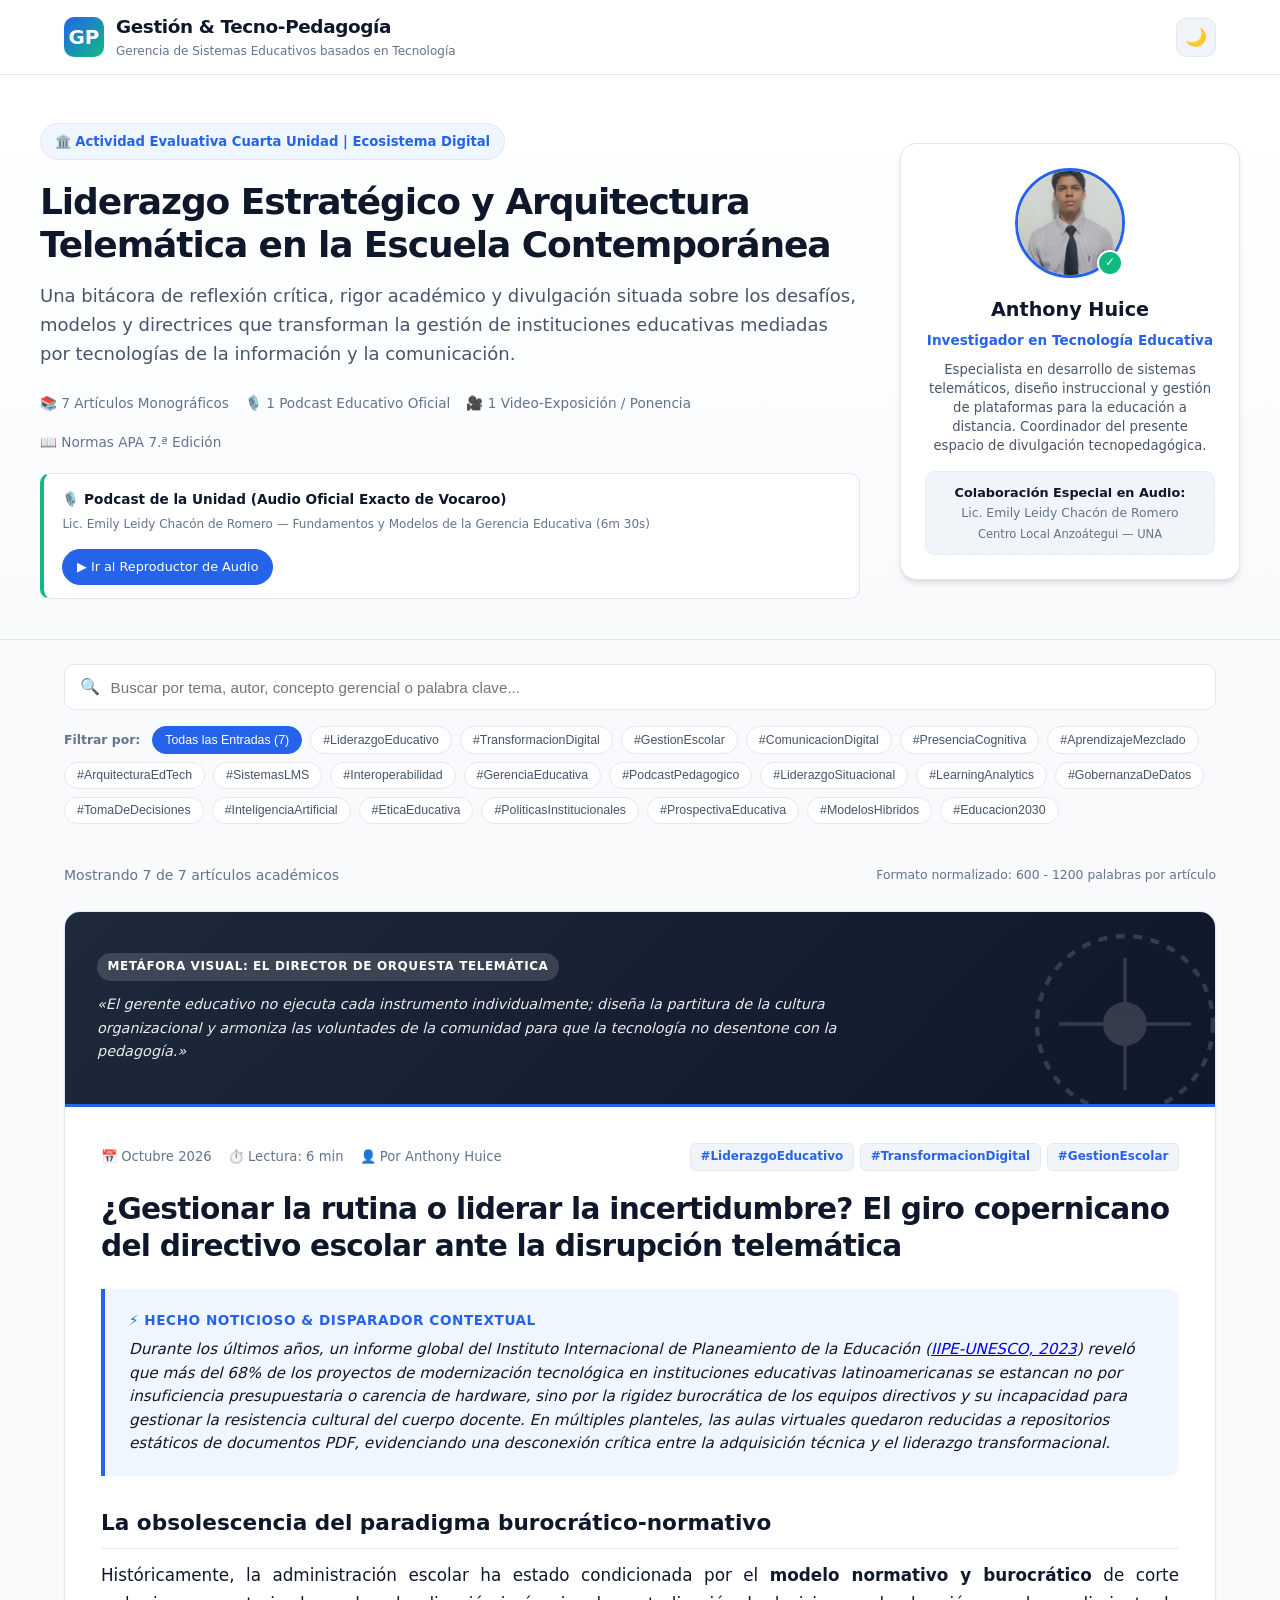
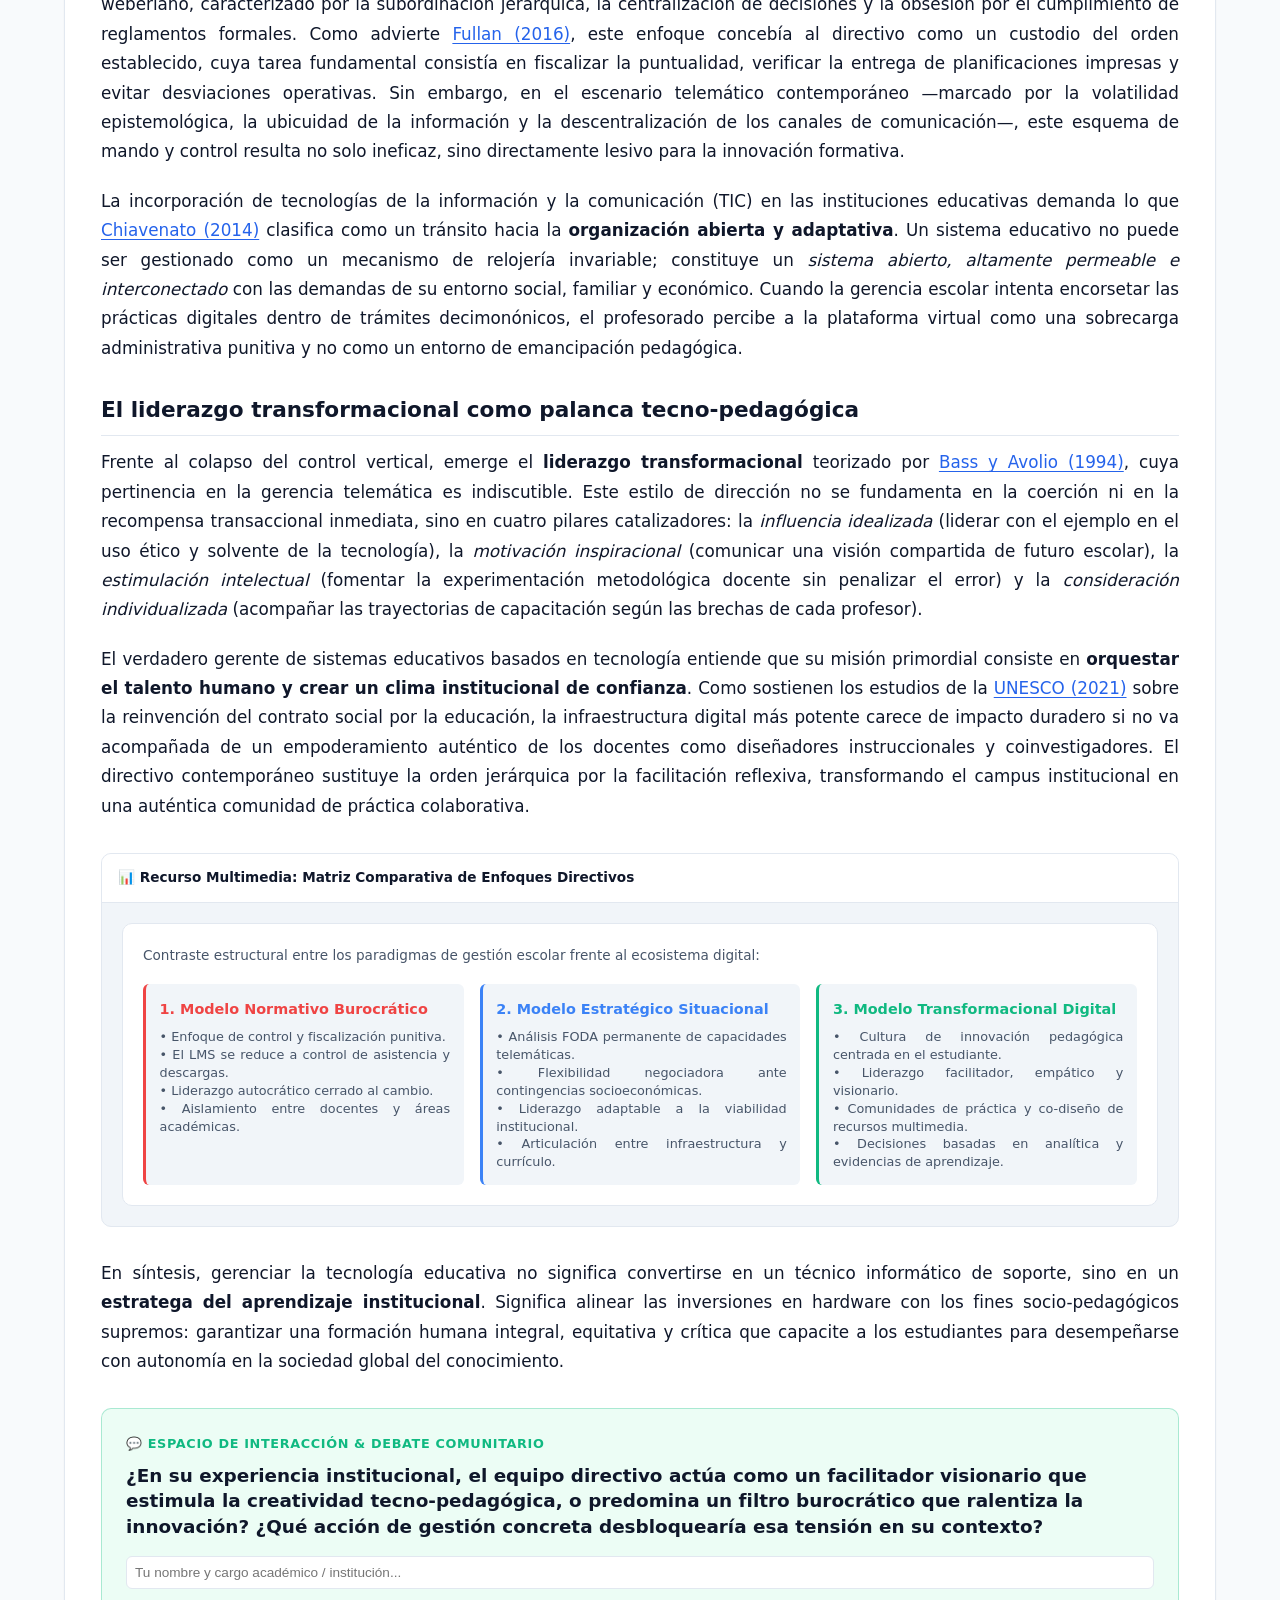
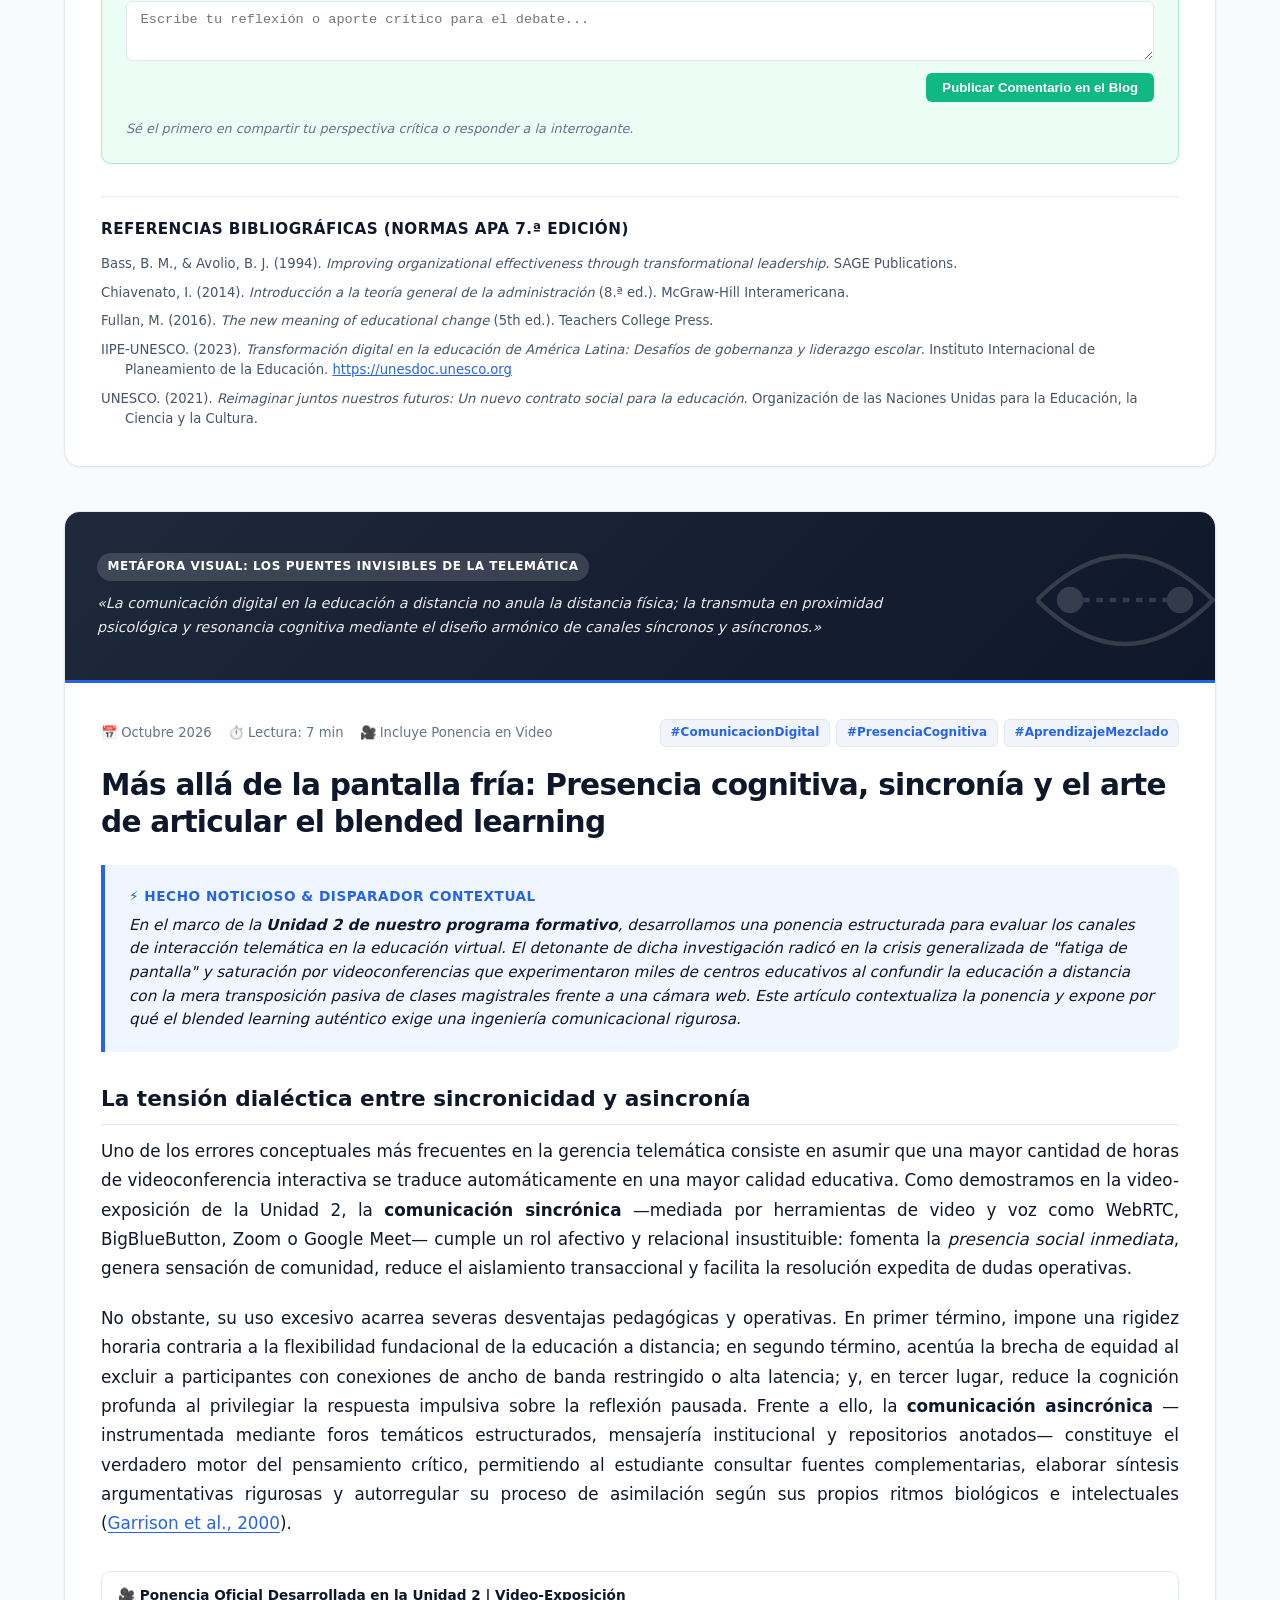
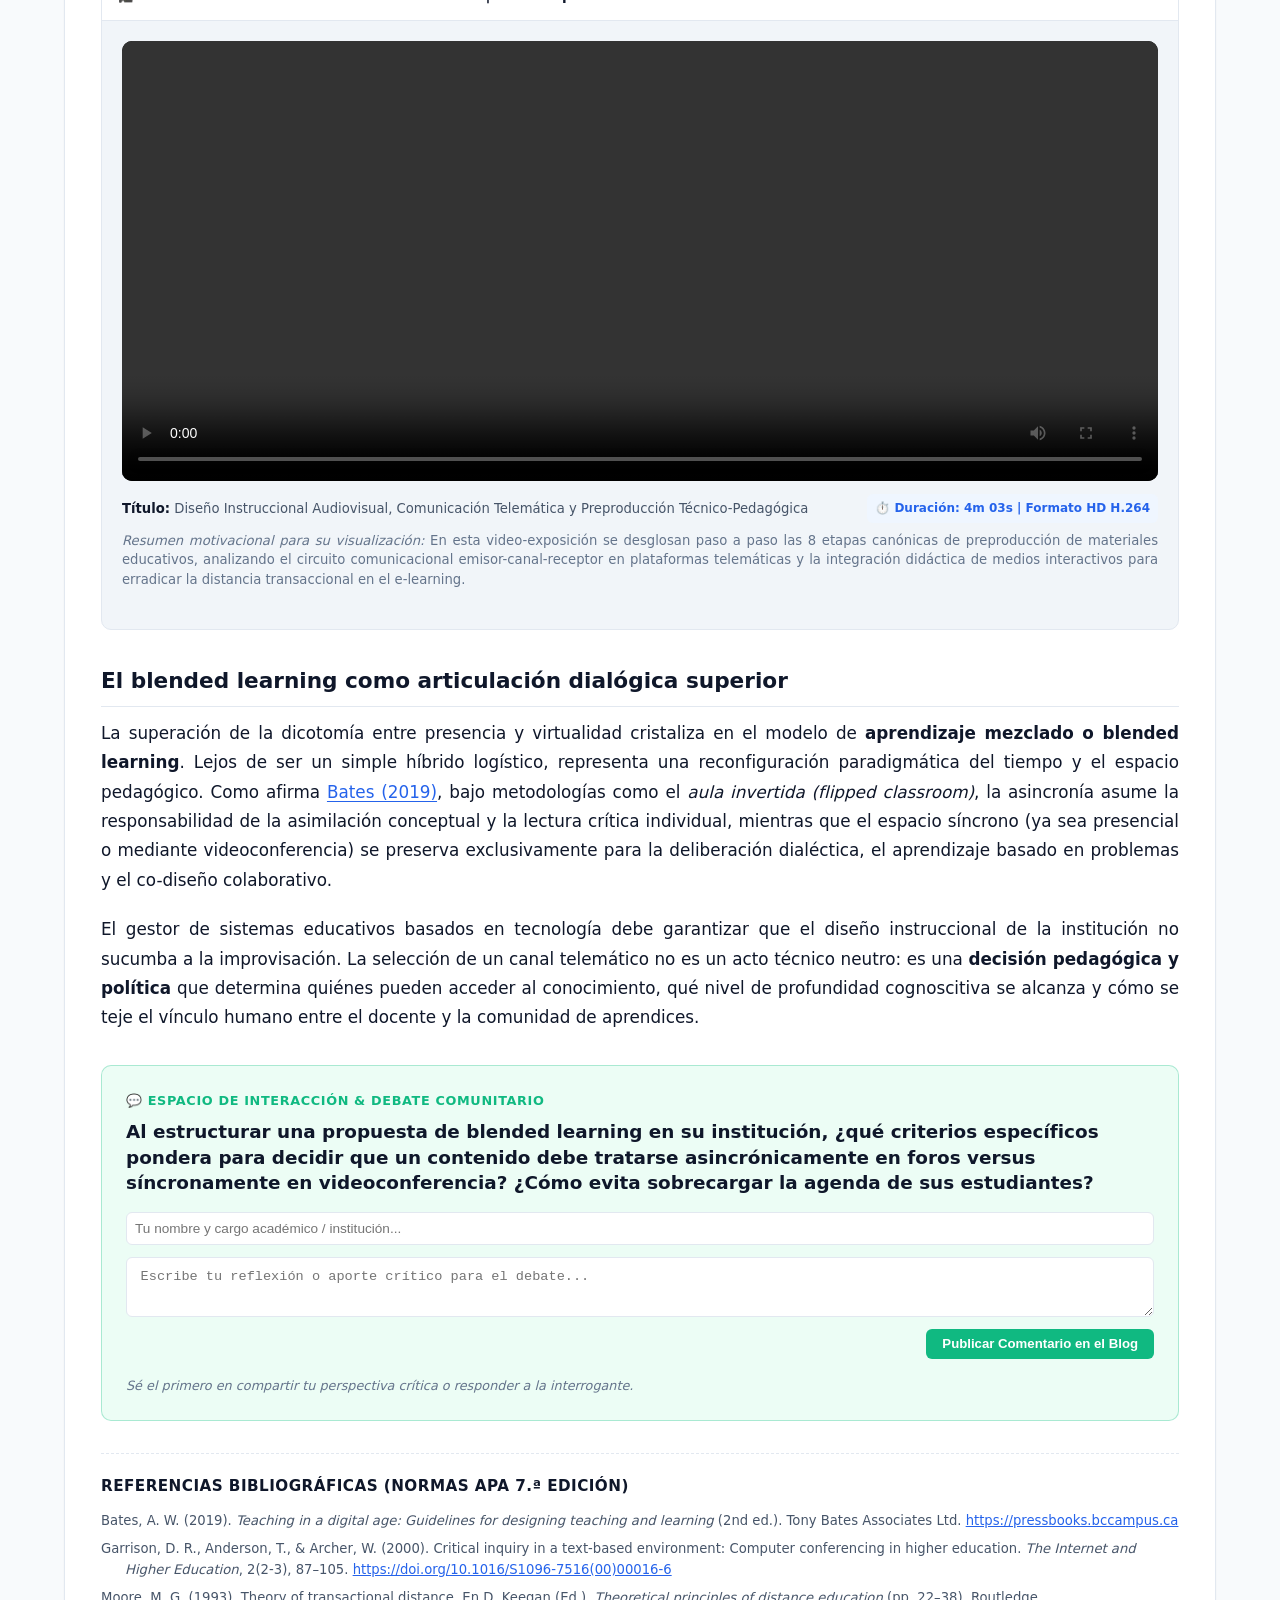
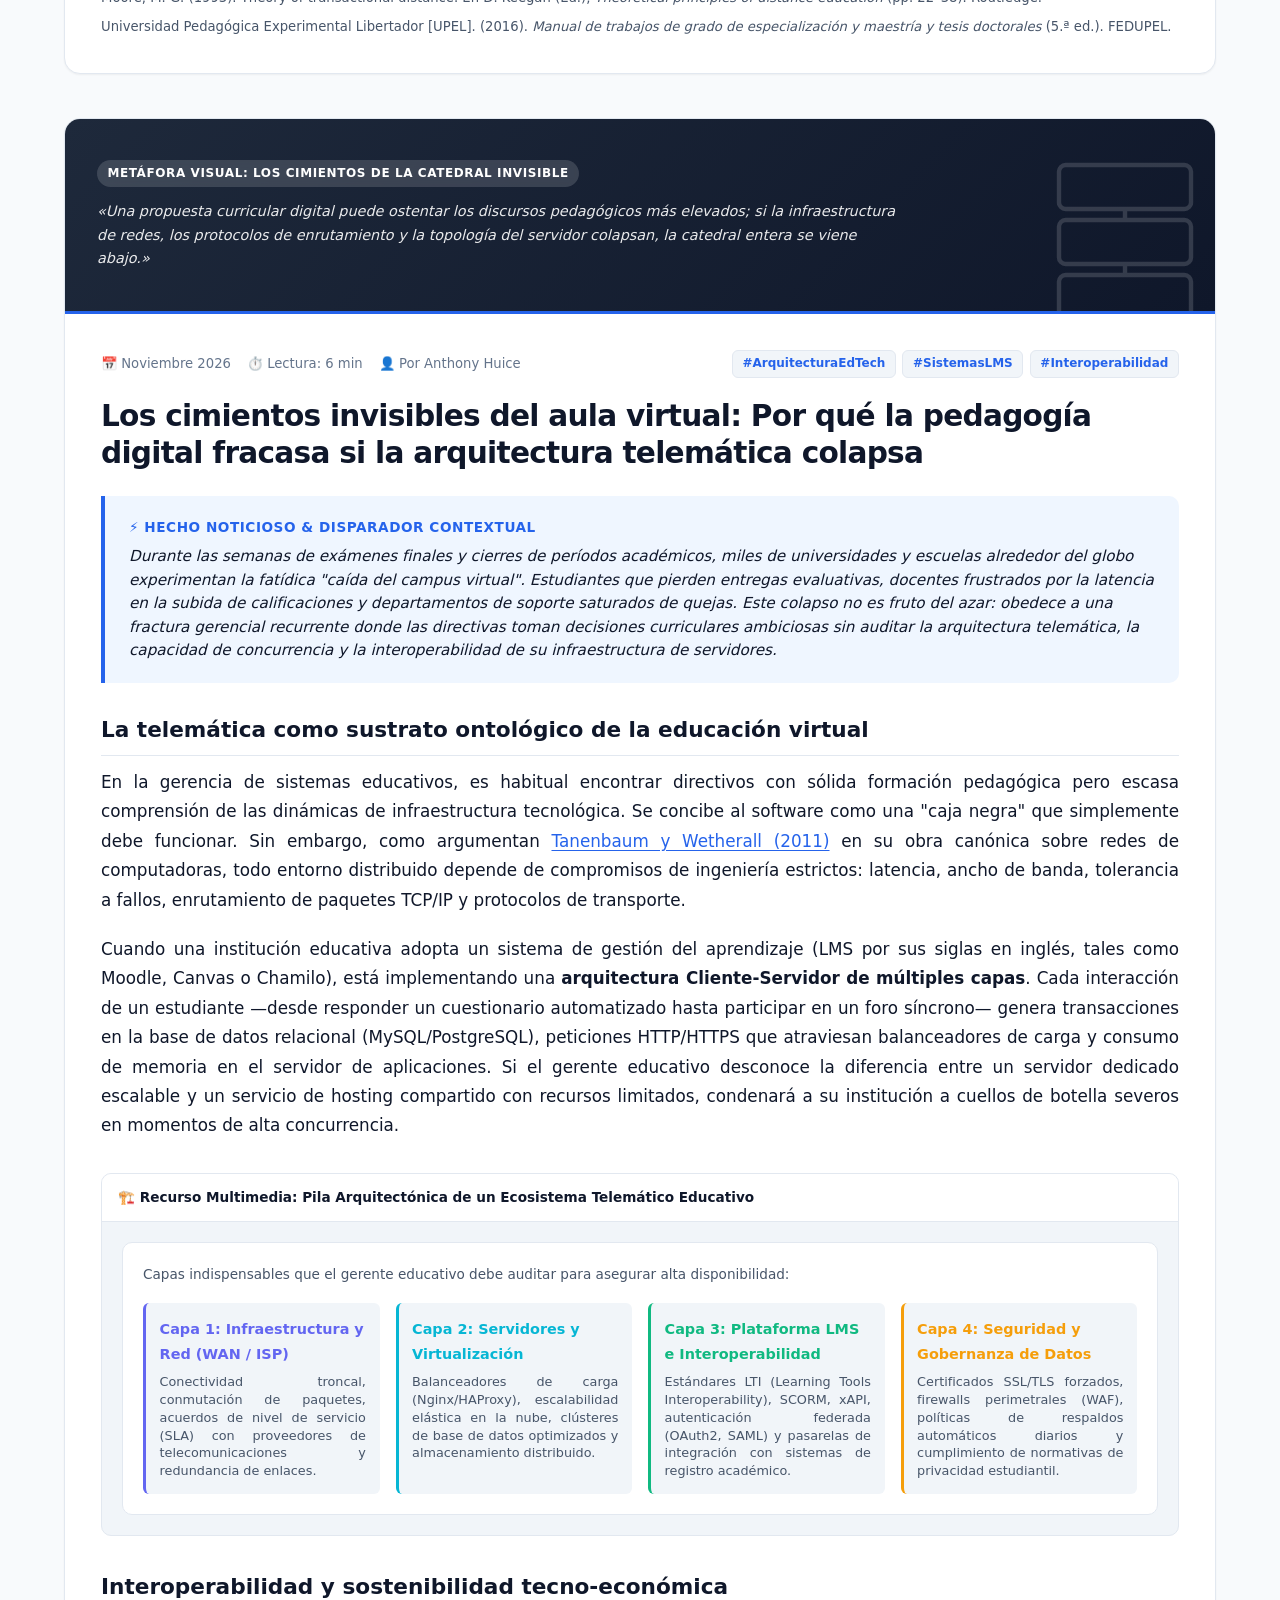
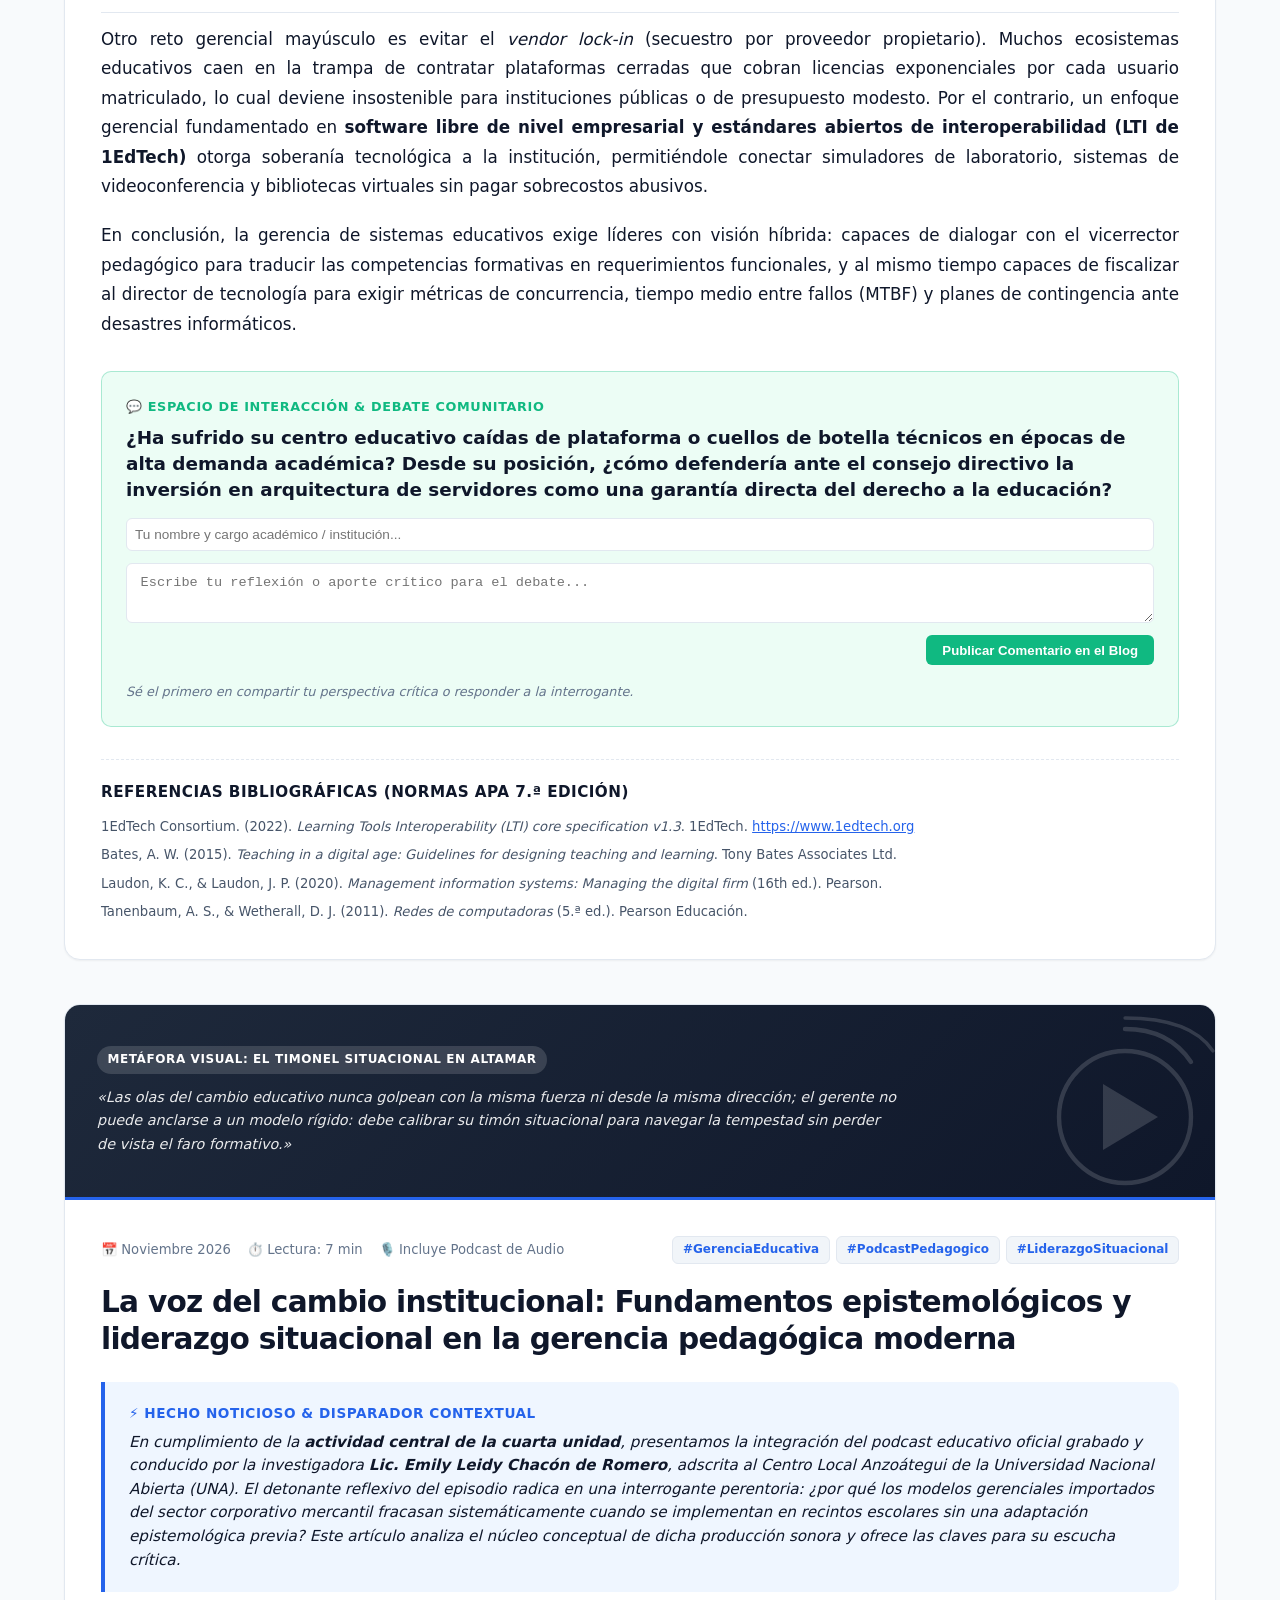
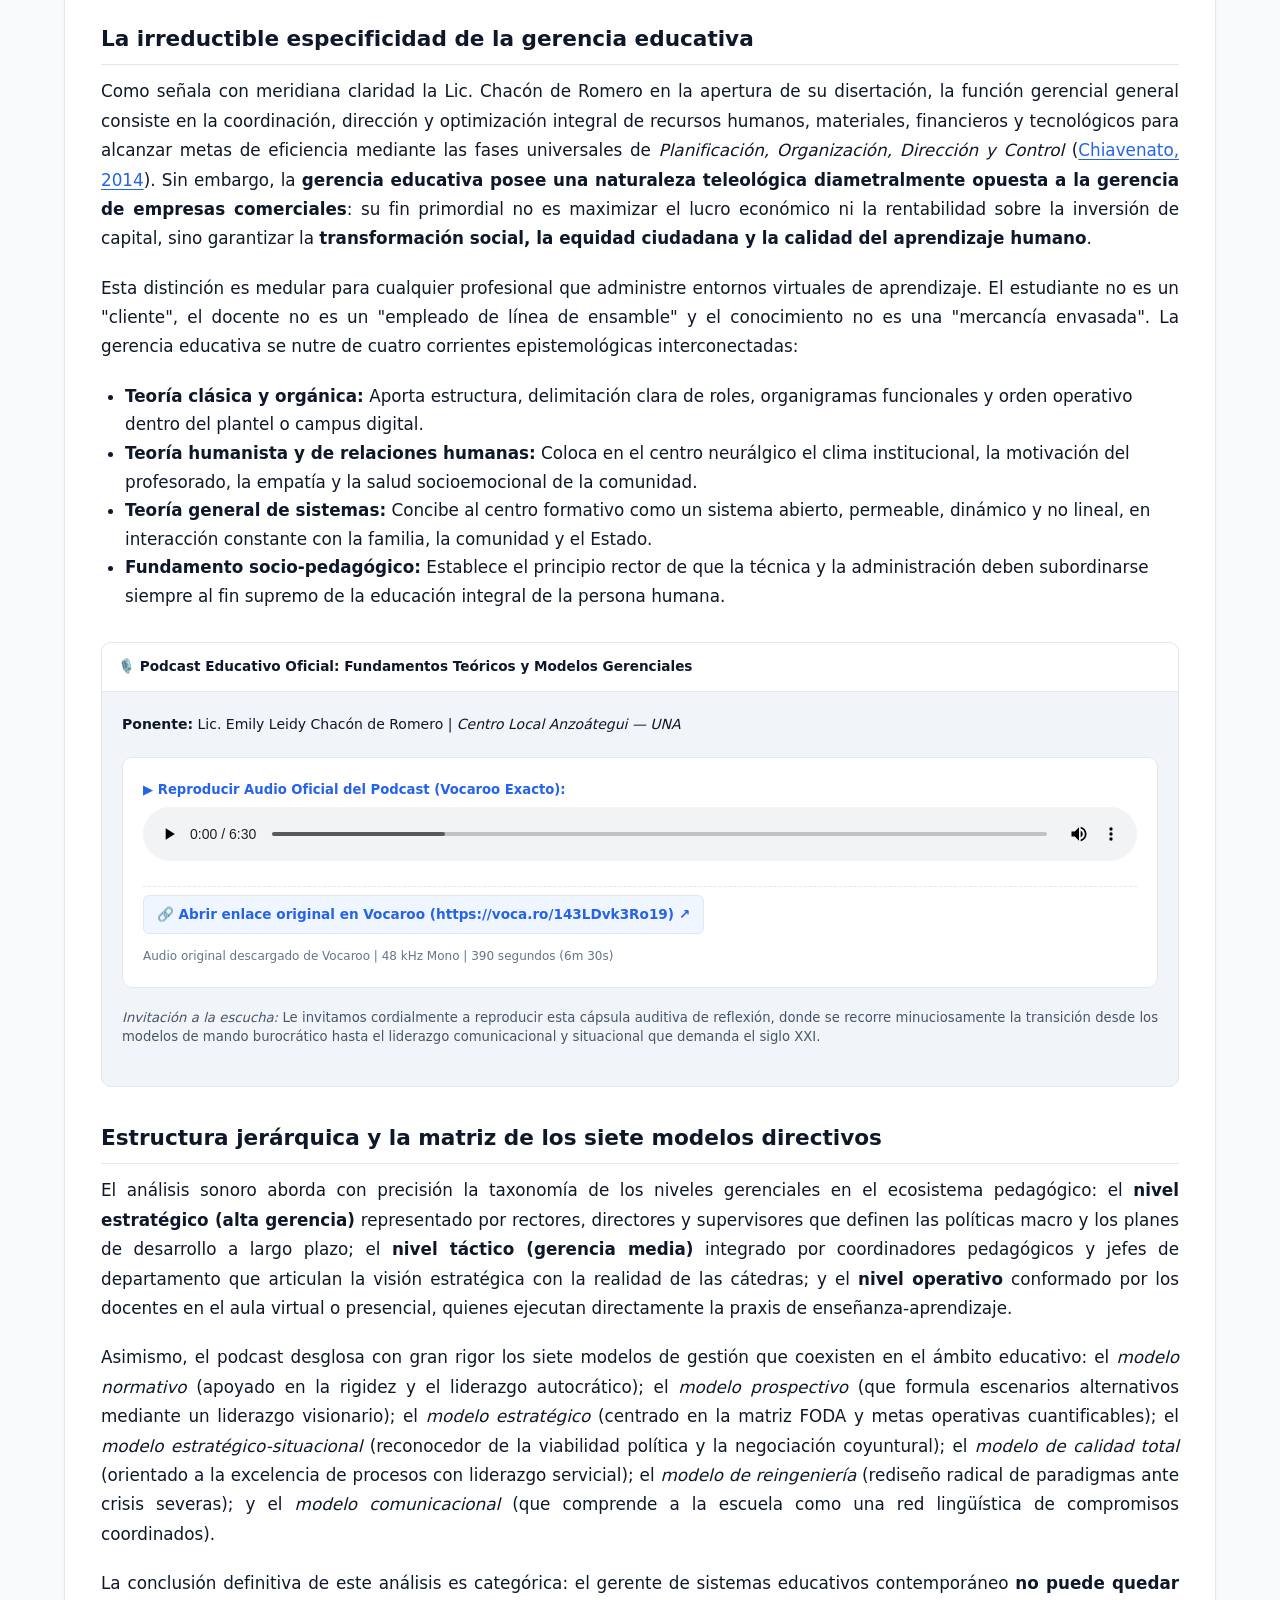
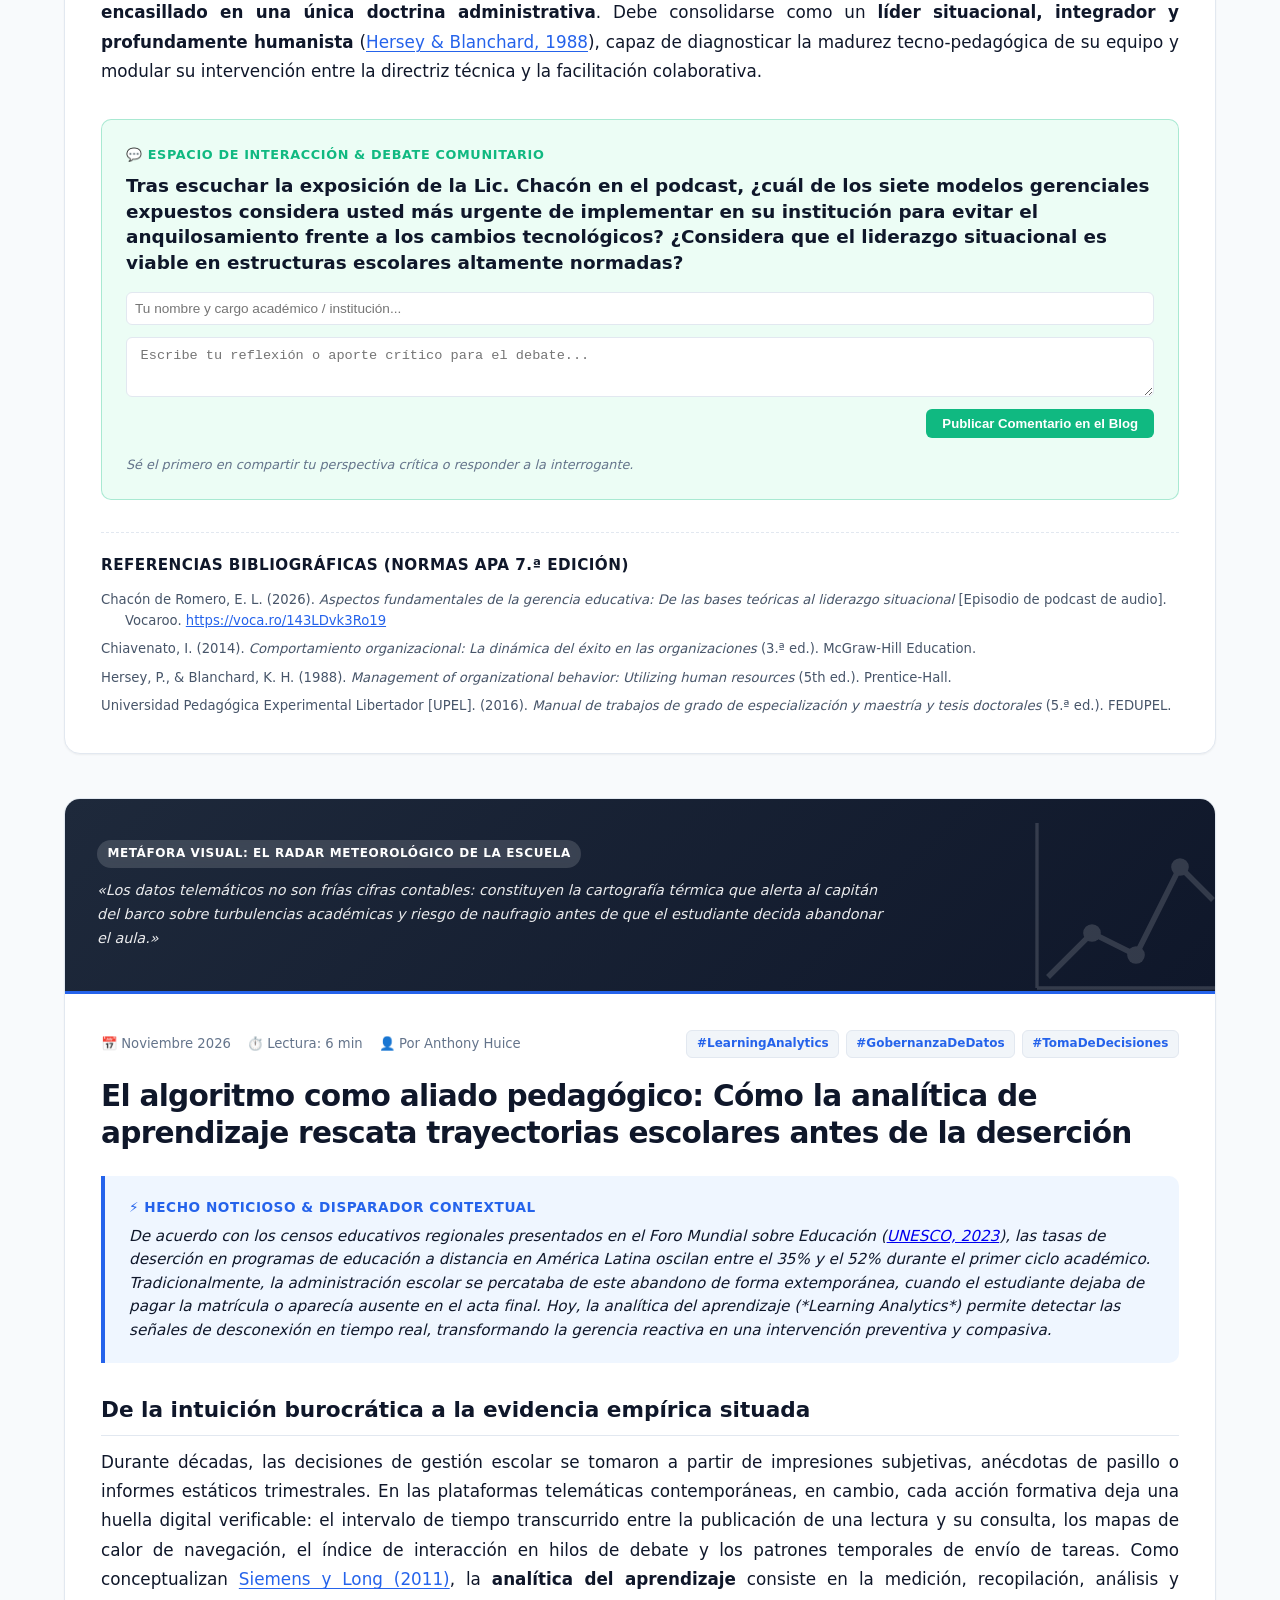
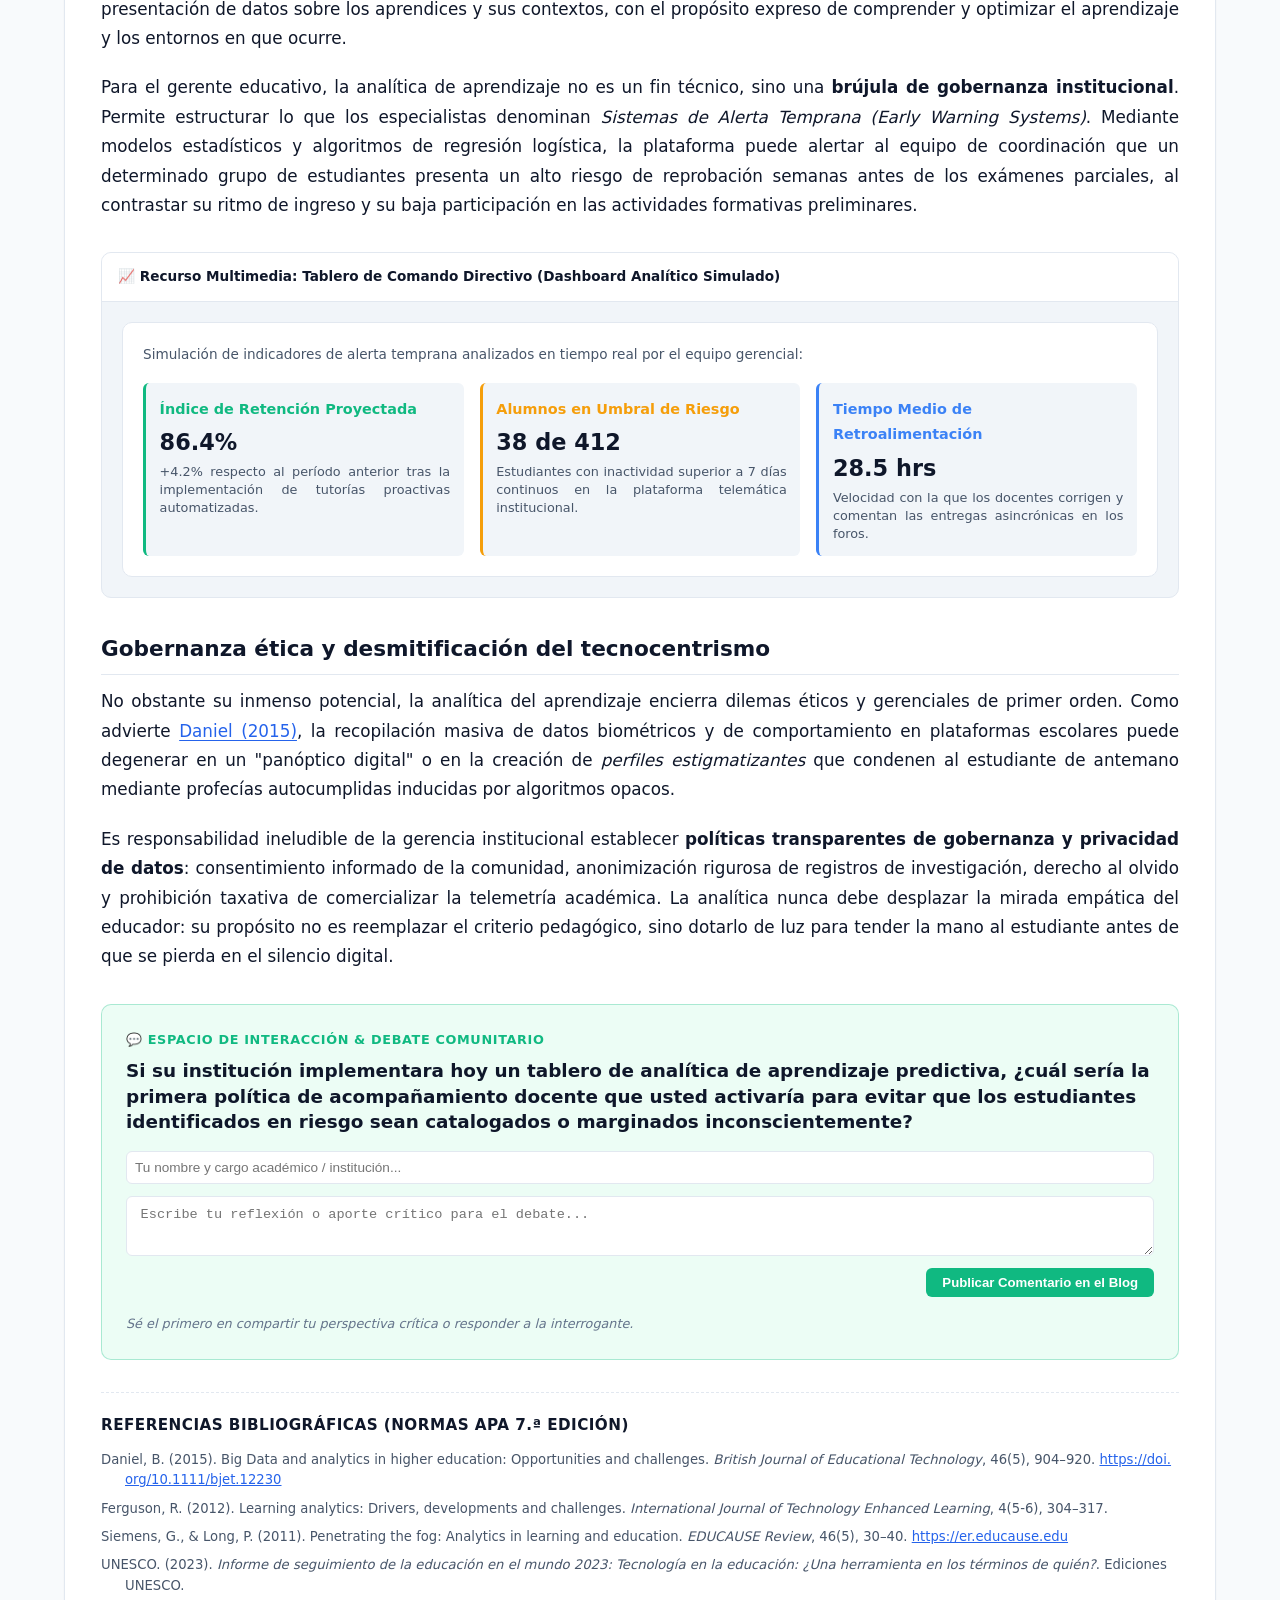
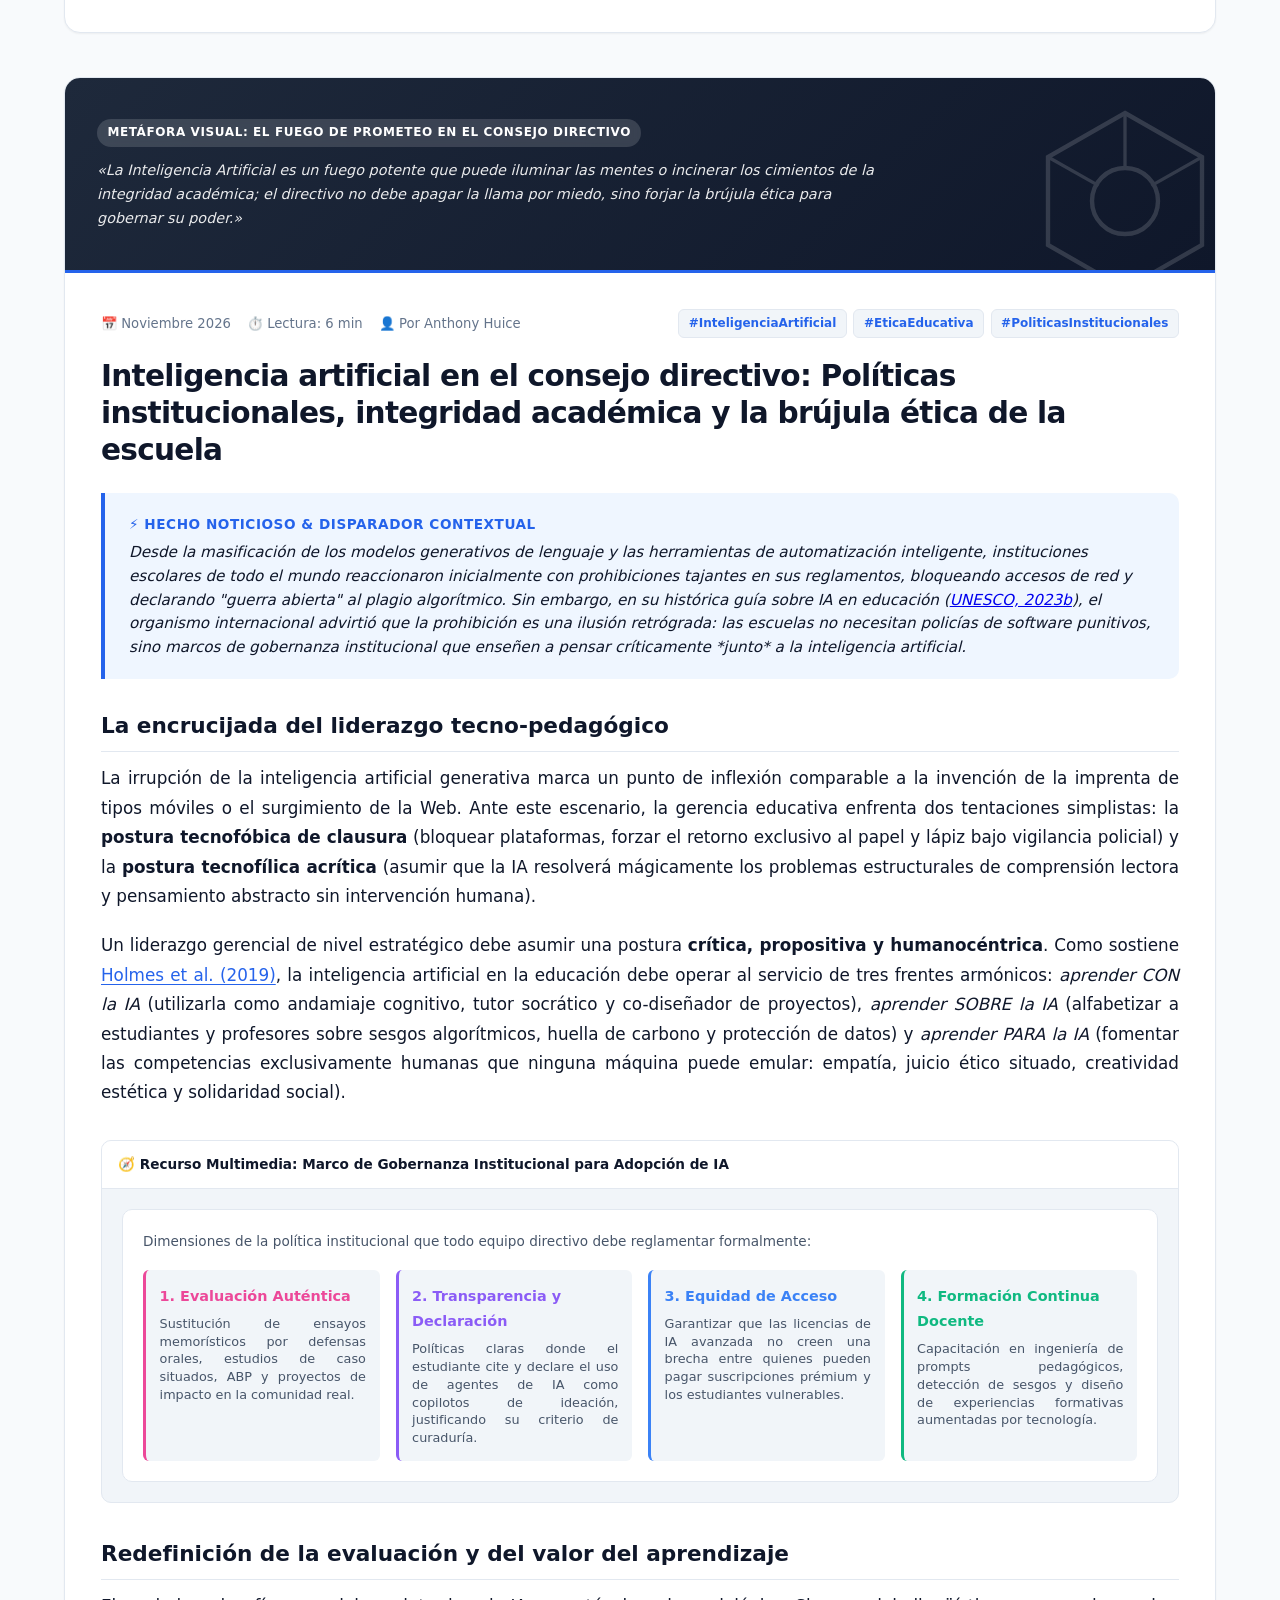
==== commit 25c6a06a: "fix: integrar archivo de audio exacto de vocaroo en assets con reproductor nativo HTML5" ====
--- a/index.html
+++ b/index.html
@@ -43,11 +43,21 @@
         <p class="lead">
           Una bitácora de reflexión crítica, rigor académico y divulgación situada sobre los desafíos, modelos y directrices que transforman la gestión de instituciones educativas mediadas por tecnologías de la información y la comunicación.
         </p>
-        <div style="display:flex; gap:1rem; flex-wrap:wrap; font-size:0.85rem; color:var(--text-light);">
+        <div style="display:flex; gap:1rem; flex-wrap:wrap; font-size:0.85rem; color:var(--text-light); margin-bottom:1.25rem;">
           <span>📚 7 Artículos Monográficos</span>
           <span>🎙️ 1 Podcast Educativo Oficial</span>
           <span>🎥 1 Video-Exposición / Ponencia</span>
           <span>📖 Normas APA 7.ª Edición</span>
+        </div>
+        <!-- Acceso Rápido al Podcast Requerido -->
+        <div style="background:var(--bg-card); border:1px solid var(--border); border-left:4px solid var(--accent); border-radius:var(--radius-md); padding:0.85rem 1.15rem; display:flex; align-items:center; justify-content:space-between; flex-wrap:wrap; gap:0.75rem;">
+          <div>
+            <strong style="font-size:0.85rem; color:var(--text-main); display:block;">🎙️ Podcast de la Unidad (Audio Oficial Exacto de Vocaroo)</strong>
+            <span style="font-size:0.75rem; color:var(--text-light);">Lic. Emily Leidy Chacón de Romero — Fundamentos y Modelos de la Gerencia Educativa (6m 30s)</span>
+          </div>
+          <a href="#articulo-4" class="tag-filter-btn active" style="text-decoration:none; display:inline-flex; align-items:center; gap:0.35rem; font-size:0.8rem; padding:0.4rem 0.85rem;">
+            ▶️ Ir al Reproductor de Audio
+          </a>
         </div>
       </div>
 
@@ -522,15 +532,24 @@
                 <p style="font-size:0.875rem; color:var(--text-main); margin-bottom:0.25rem;">
                   <strong>Ponente:</strong> Lic. Emily Leidy Chacón de Romero | <em>Centro Local Anzoátegui — UNA</em>
                 </p>
-                <div style="background:var(--bg-card); border:1px solid var(--border); border-radius:var(--radius-md); padding:1rem; display:flex; align-items:center; gap:1.25rem; flex-wrap:wrap;">
-                  <!-- Embed Iframe Vocaroo -->
-                  <iframe src="https://vocaroo.com/embed/143LDvk3Ro19?autoplay=0" class="vocaroo-iframe-wrapper" allow="autoplay"></iframe>
-                  <div style="display:flex; flex-direction:column; gap:0.35rem;">
-                    <a href="https://voca.ro/143LDvk3Ro19" target="_blank" rel="noopener" style="font-size:0.85rem; font-weight:700; color:var(--primary); text-decoration:none; display:inline-flex; align-items:center; gap:0.35rem;">
-                      🔗 Escuchar directamente en Vocaroo.com ↗
+                <div style="background:var(--bg-card); border:1px solid var(--border); border-radius:var(--radius-md); padding:1.25rem; display:flex; flex-direction:column; gap:1rem;">
+                  <!-- Reproductor de Audio Nativo con el archivo exacto de Vocaroo -->
+                  <div>
+                    <label style="font-size:0.825rem; font-weight:700; color:var(--primary); display:block; margin-bottom:0.4rem;">
+                      ▶️ Reproducir Audio Oficial del Podcast (Vocaroo Exacto):
+                    </label>
+                    <audio id="podcast-audio-player" controls preload="metadata" style="width:100%; border-radius:var(--radius-sm);">
+                      <source src="assets/podcast-educativo.mp3" type="audio/mpeg">
+                      Su navegador no soporta la reproducción de audio HTML5.
+                    </audio>
+                  </div>
+                  
+                  <div style="display:flex; justify-content:space-between; align-items:center; flex-wrap:wrap; gap:0.75rem; padding-top:0.5rem; border-top:1px dashed var(--border);">
+                    <a href="https://voca.ro/143LDvk3Ro19" target="_blank" rel="noopener" style="font-size:0.85rem; font-weight:700; color:var(--primary); text-decoration:none; display:inline-flex; align-items:center; gap:0.35rem; background:var(--primary-light); padding:0.4rem 0.8rem; border-radius:var(--radius-sm); border:1px solid var(--border);">
+                      🔗 Abrir enlace original en Vocaroo (https://voca.ro/143LDvk3Ro19) ↗
                     </a>
                     <span style="font-size:0.75rem; color:var(--text-light);">
-                      Audio digital MP3 | 48 kHz Estéreo | Duración: 6m 30s
+                      Audio original descargado de Vocaroo | 48 kHz Mono | 390 segundos (6m 30s)
                     </span>
                   </div>
                 </div>
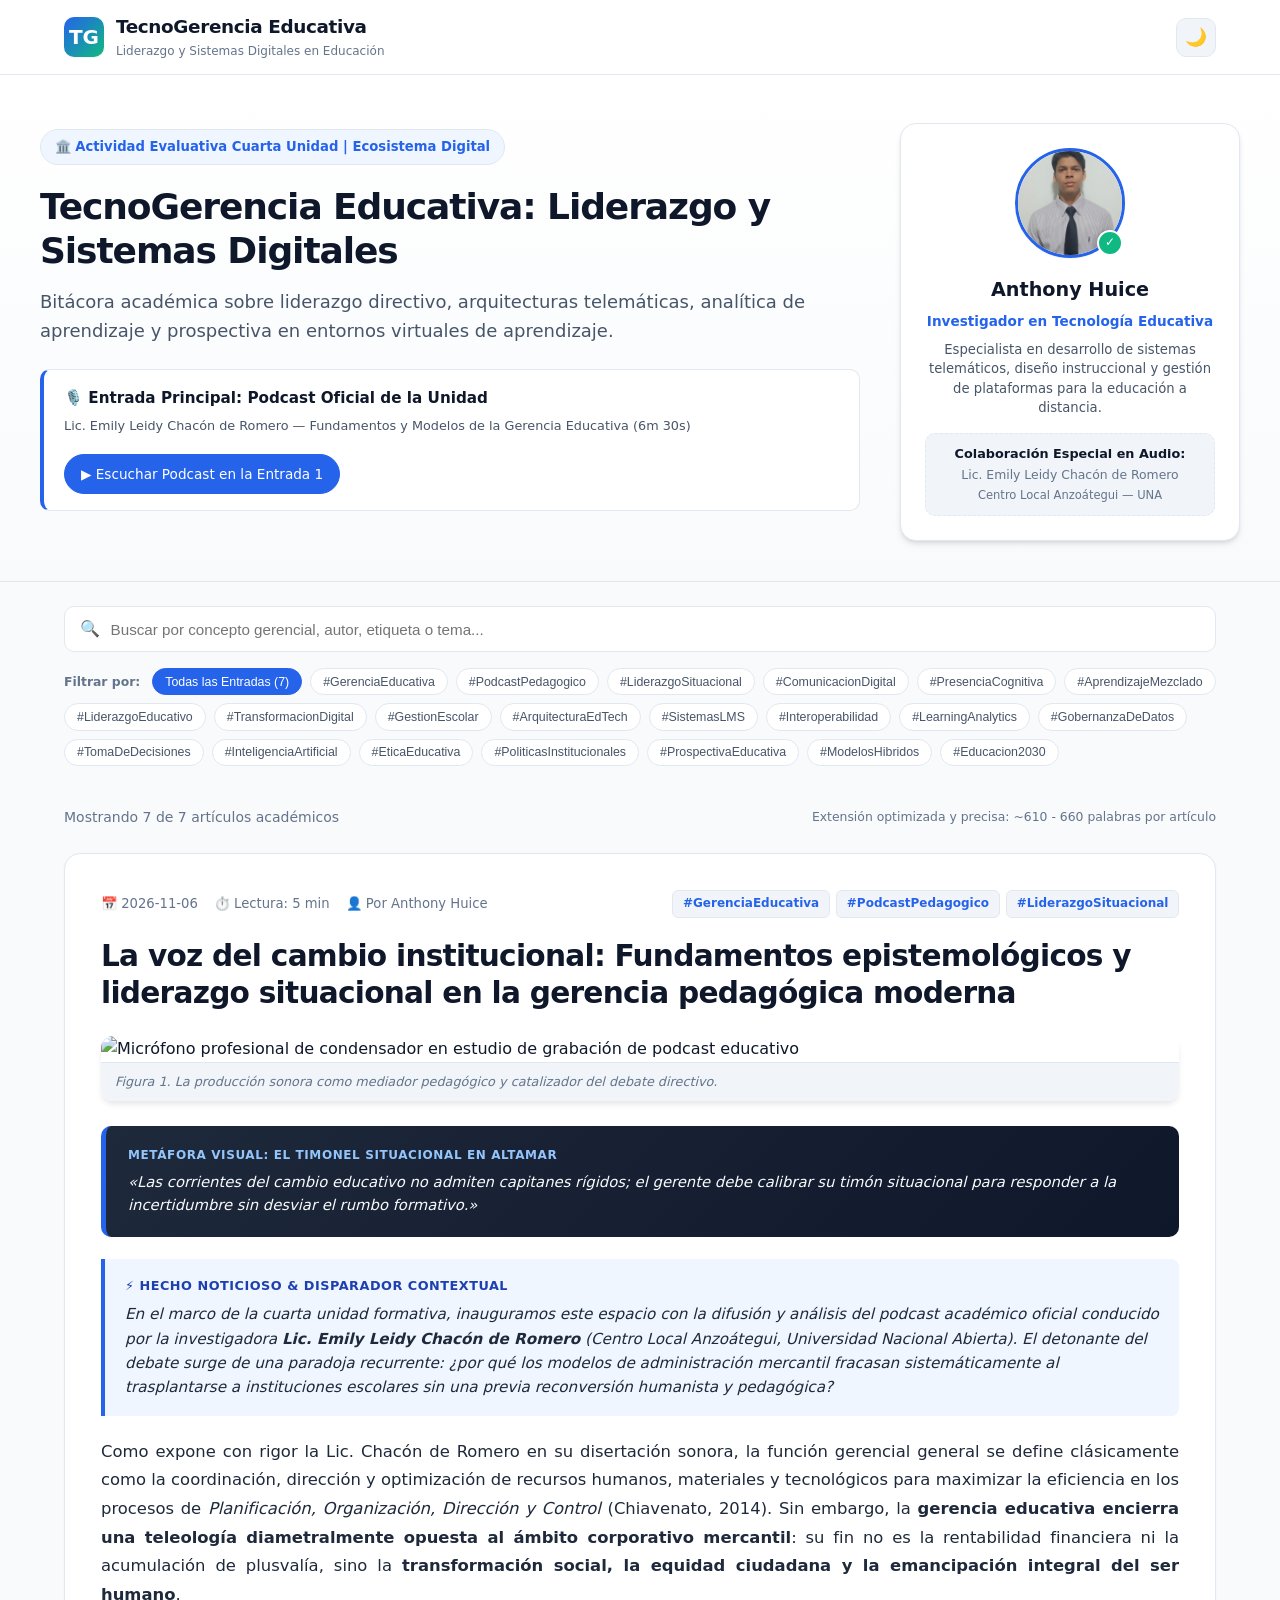
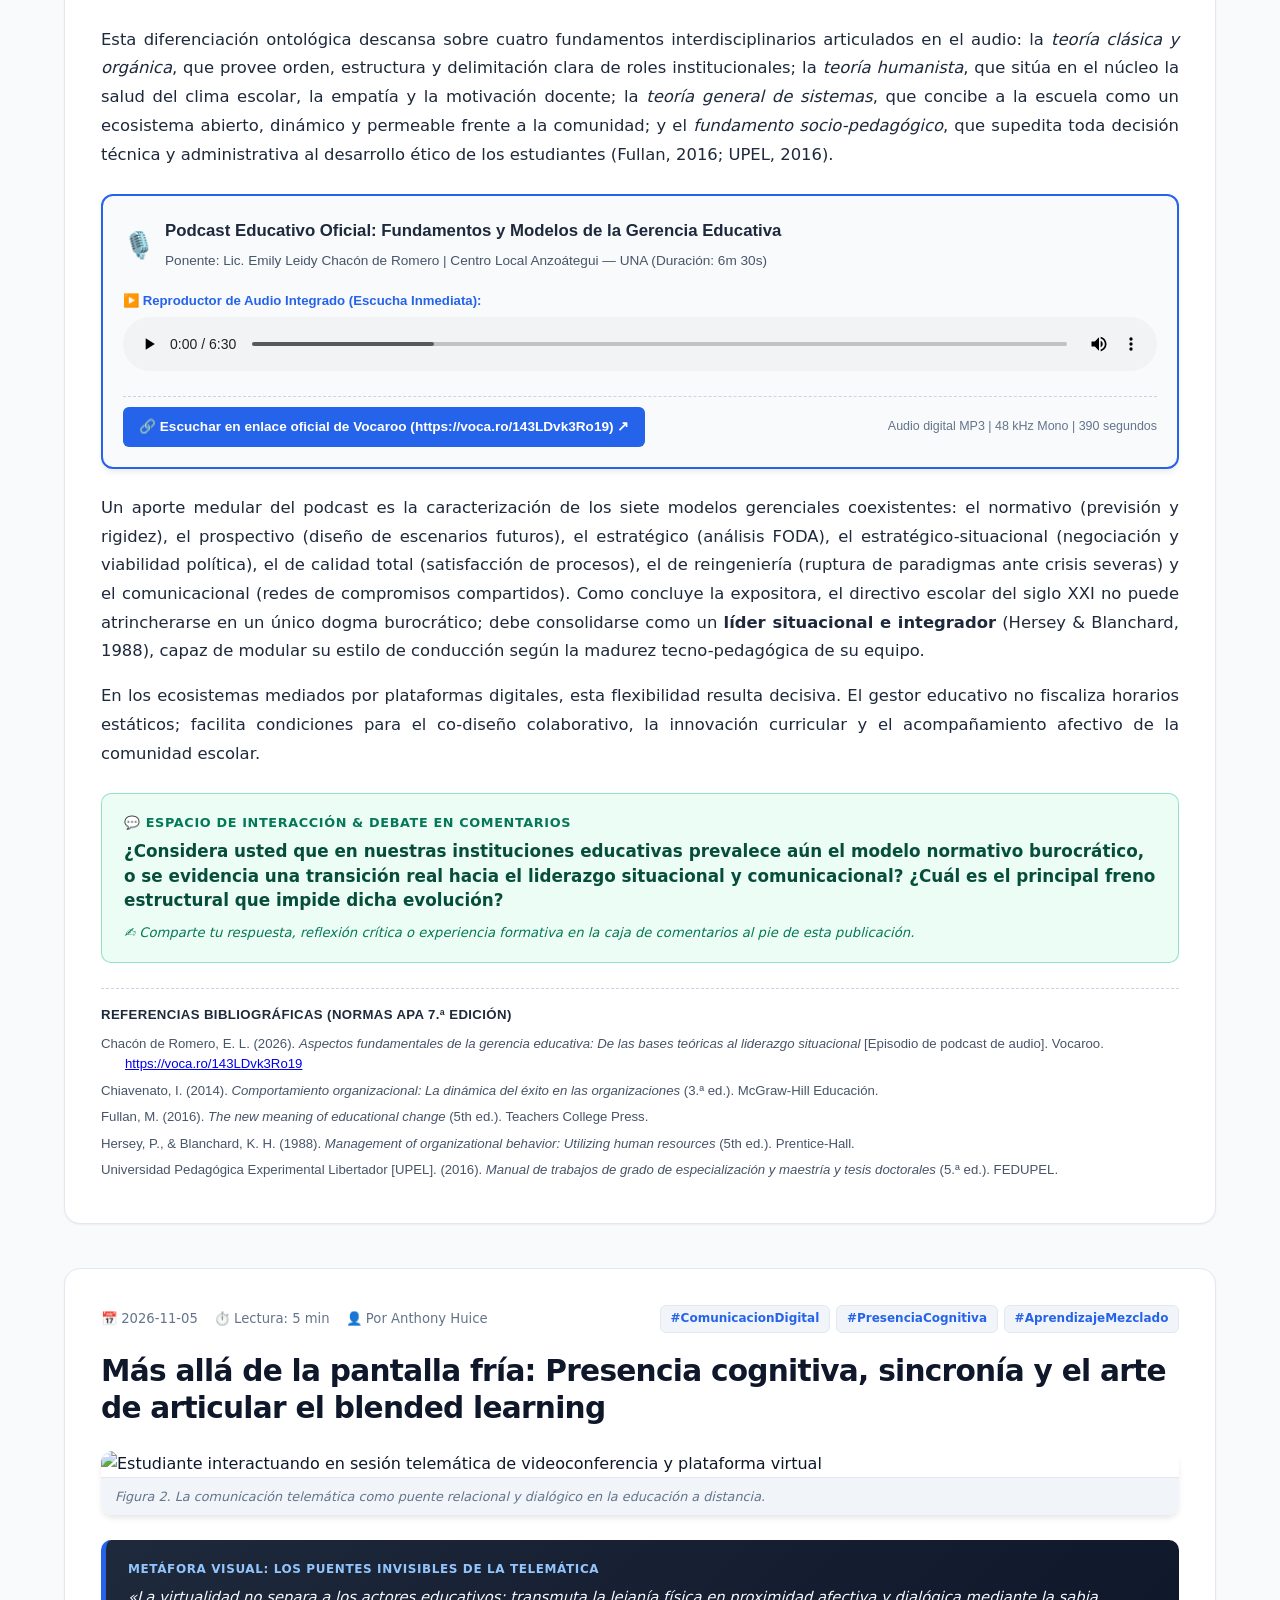
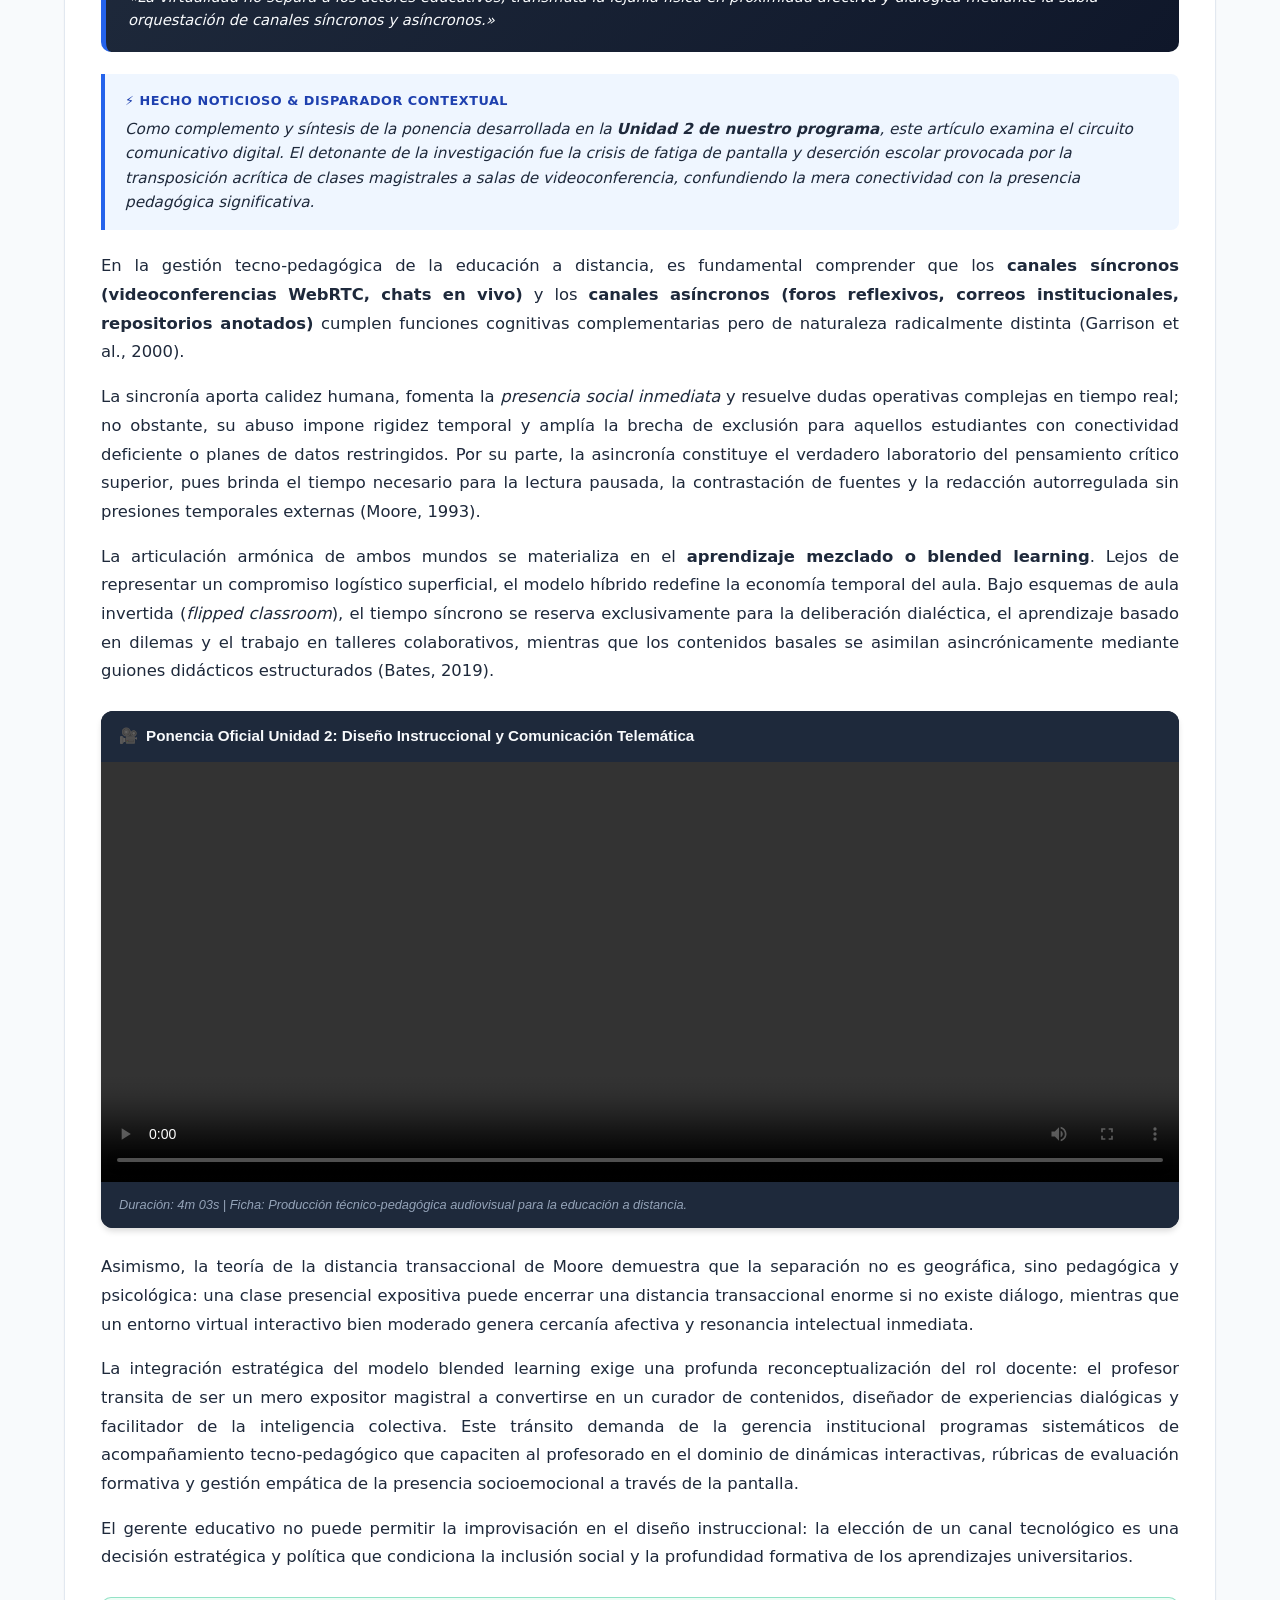
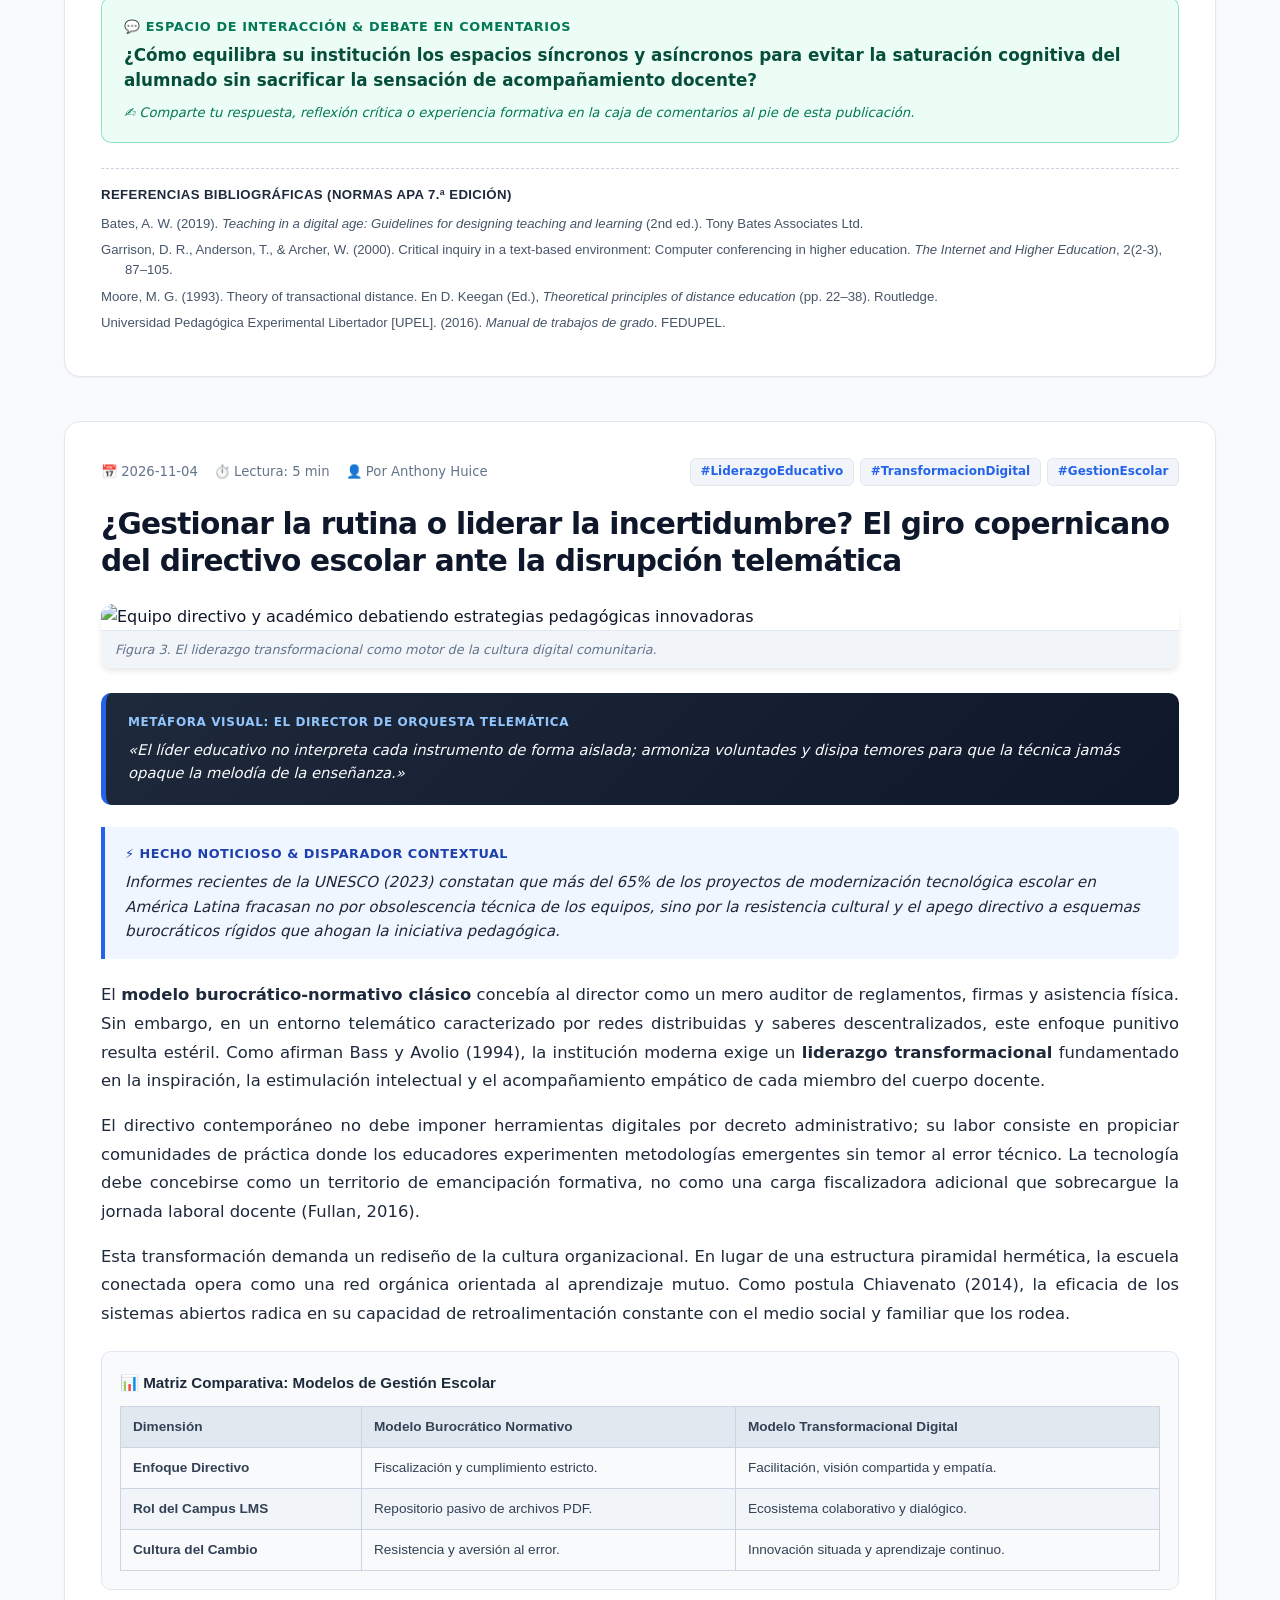
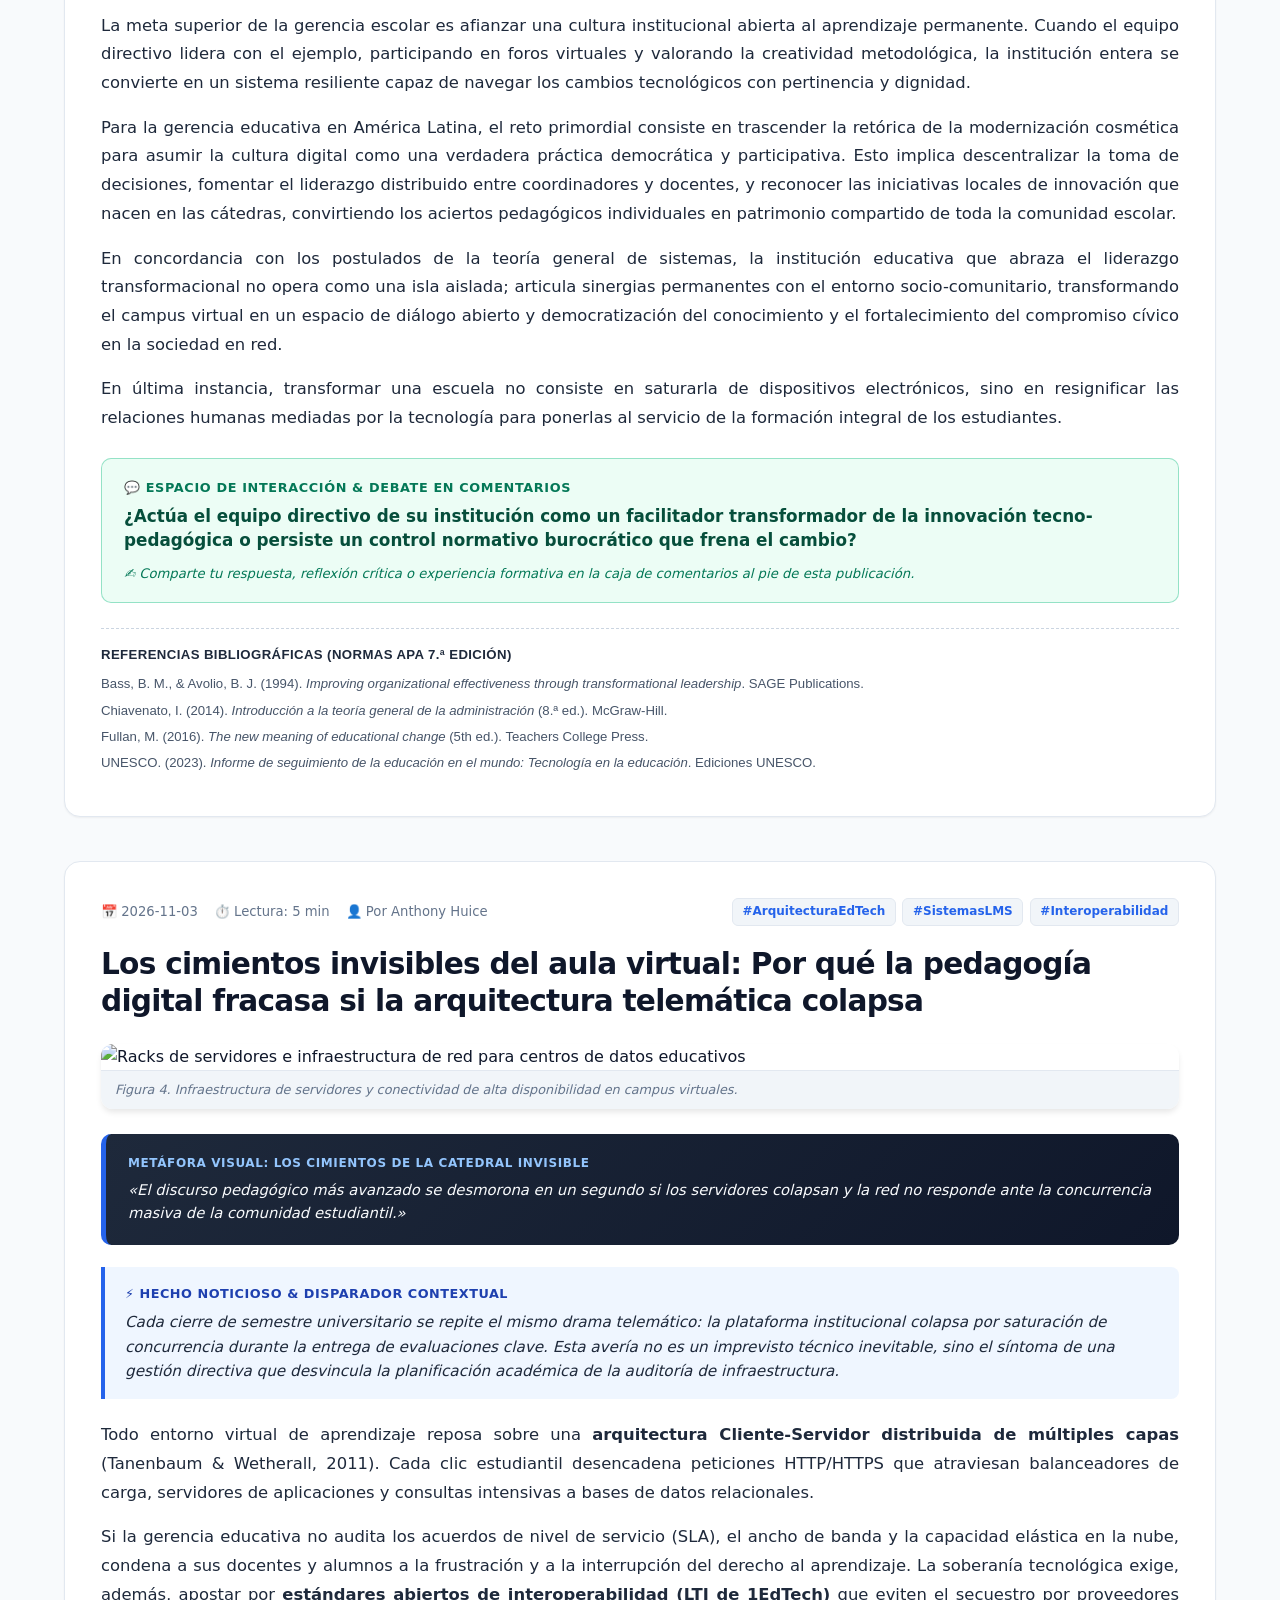
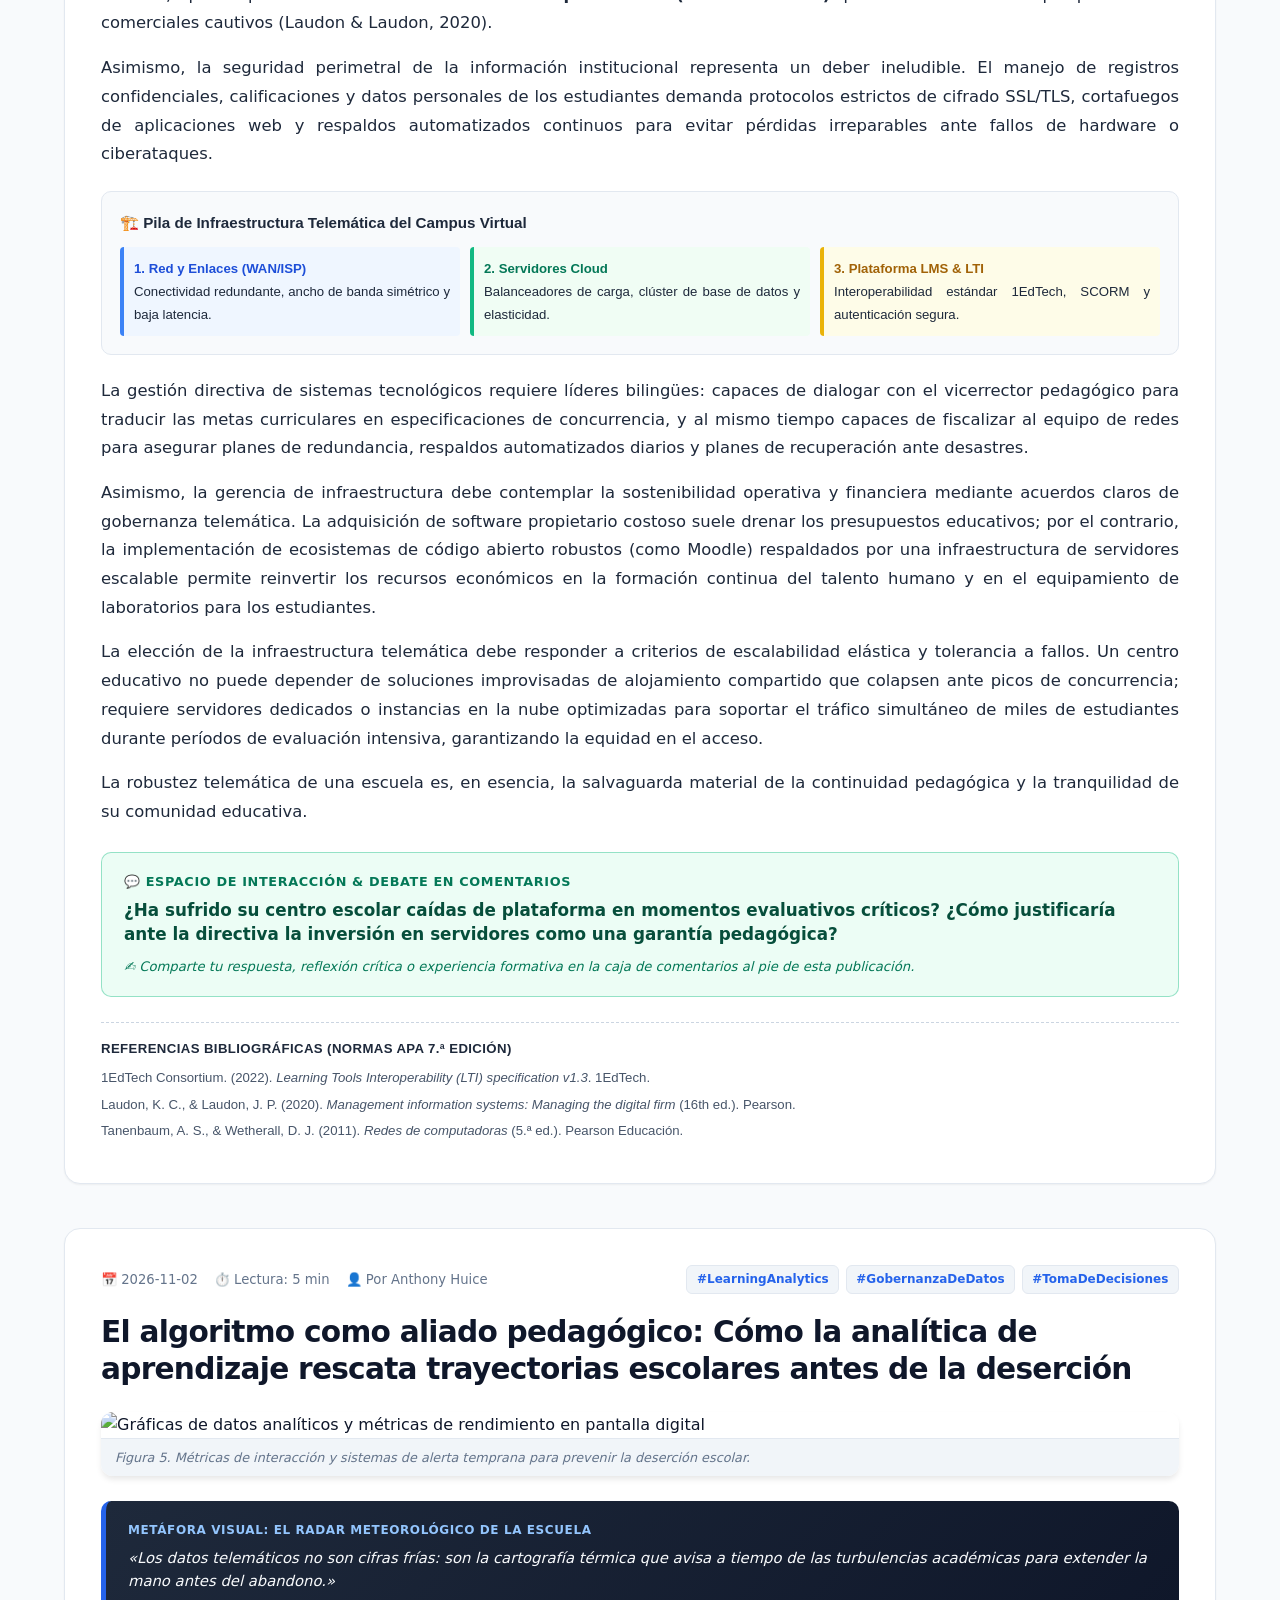
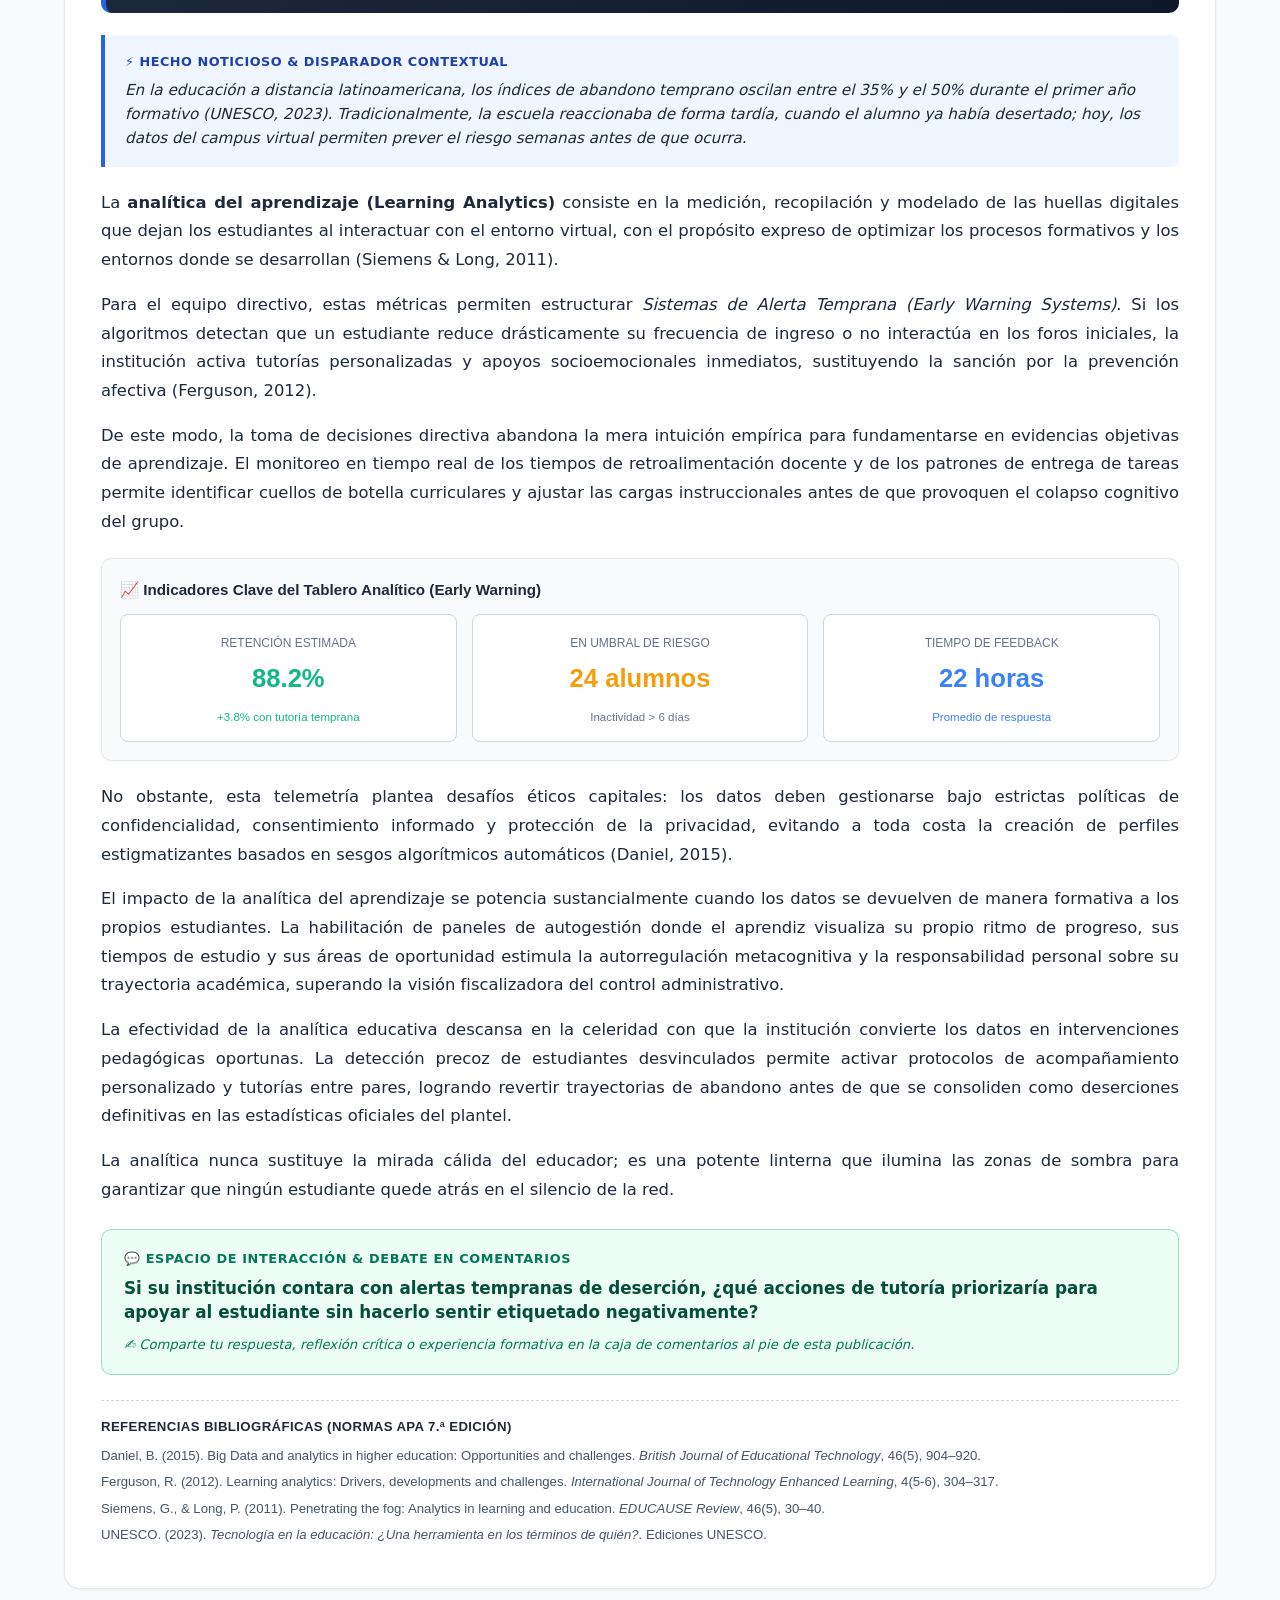
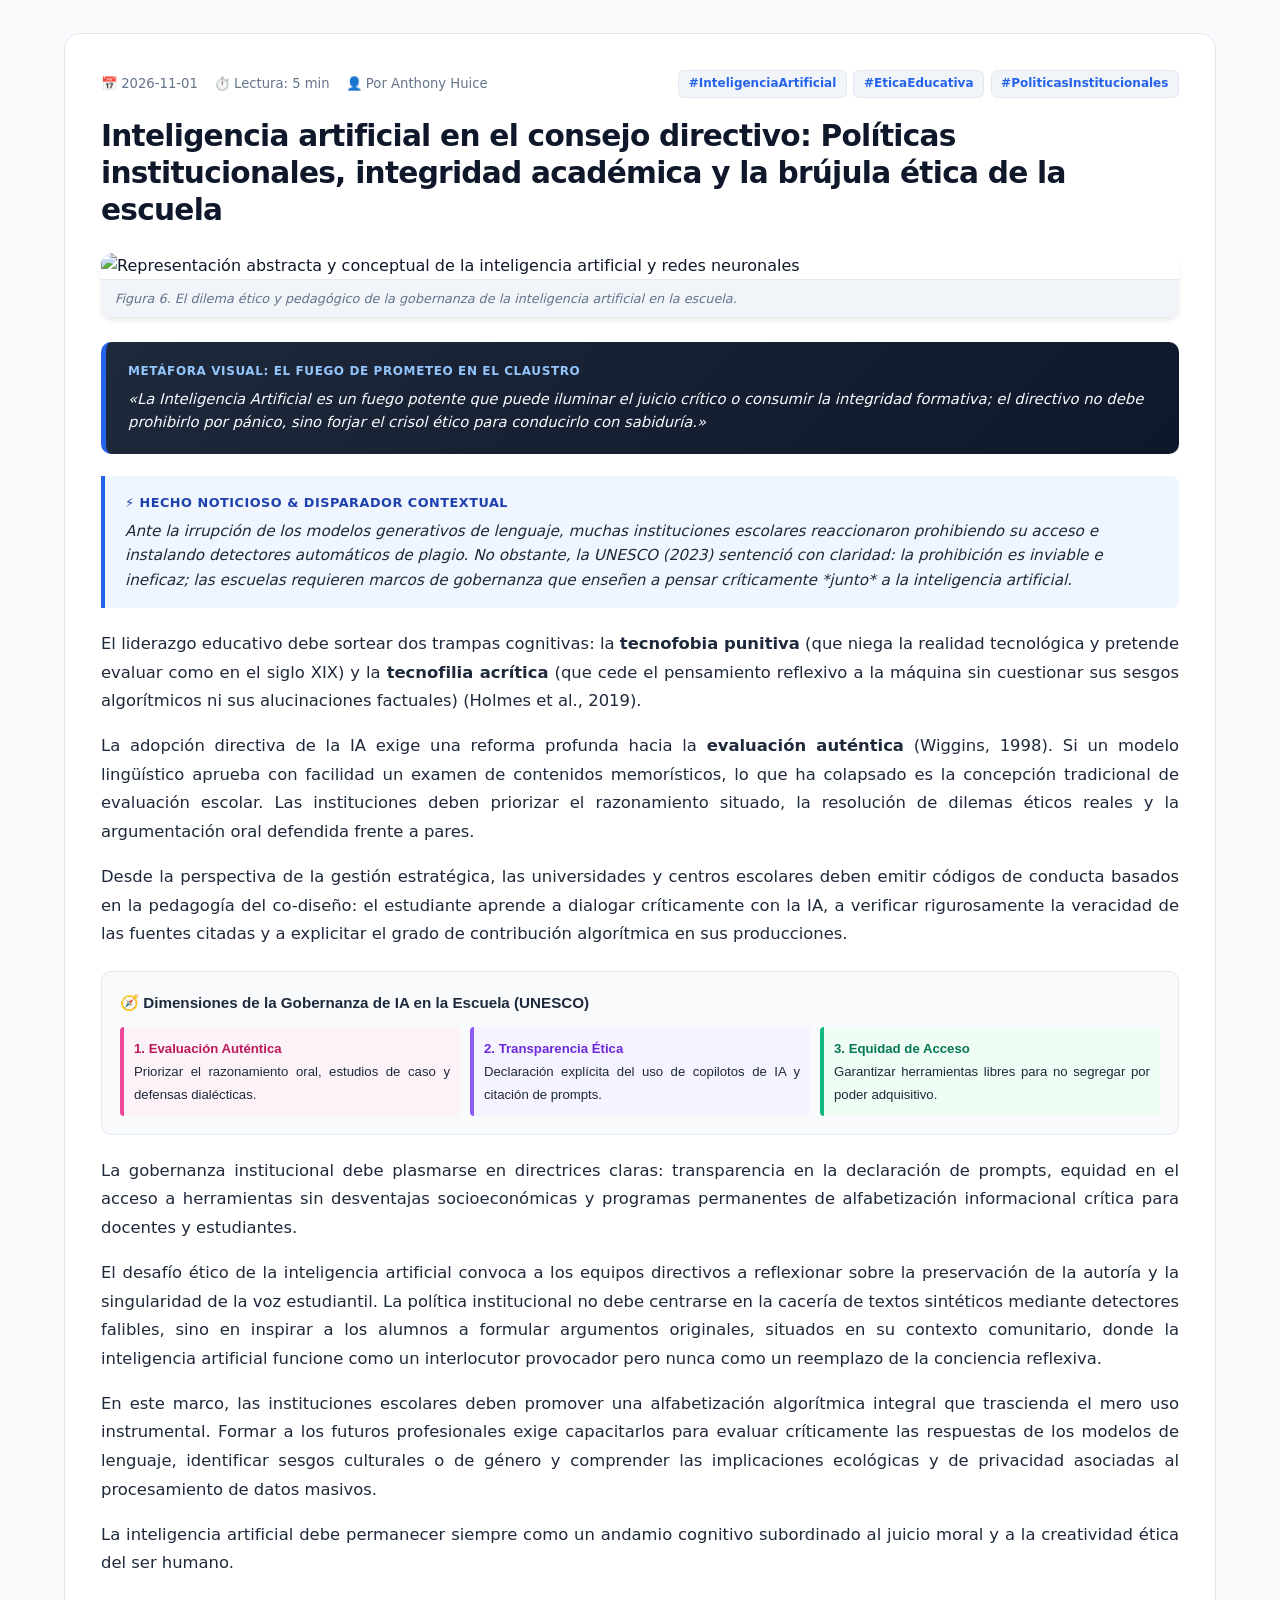
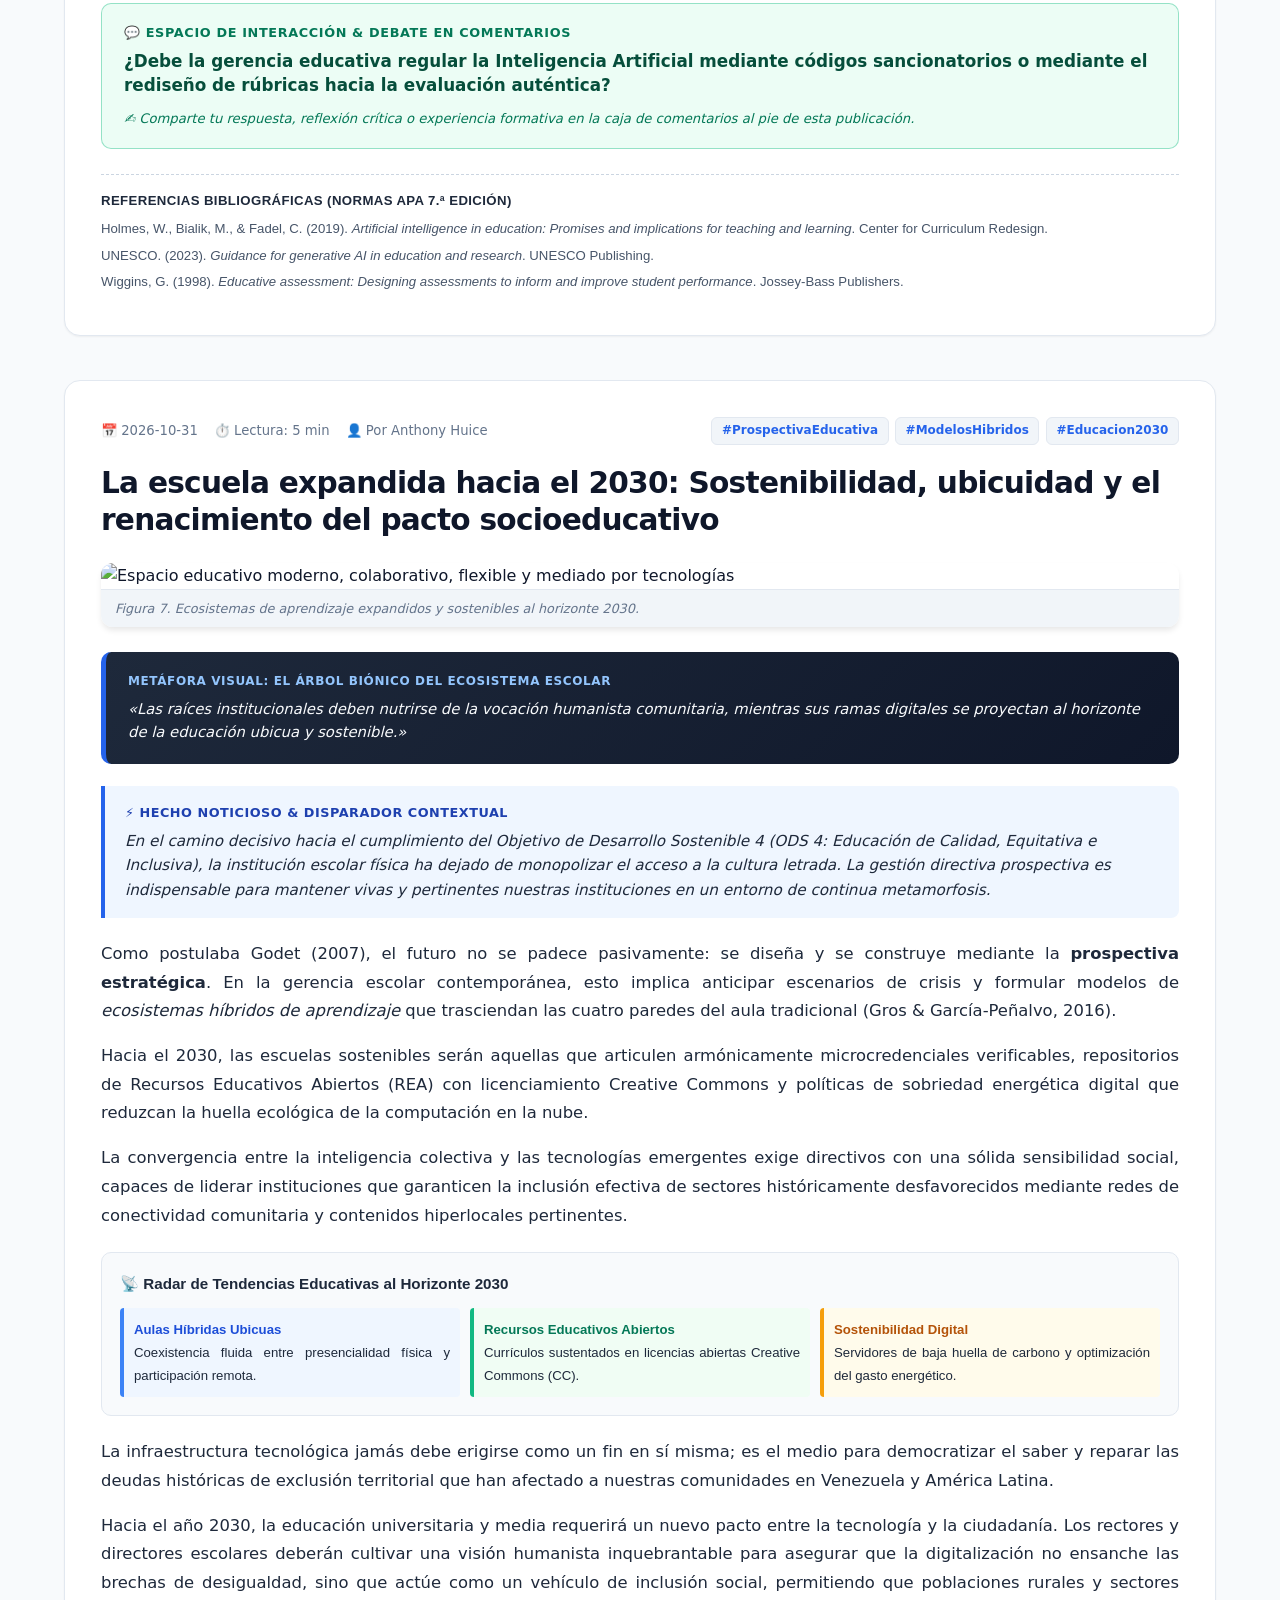
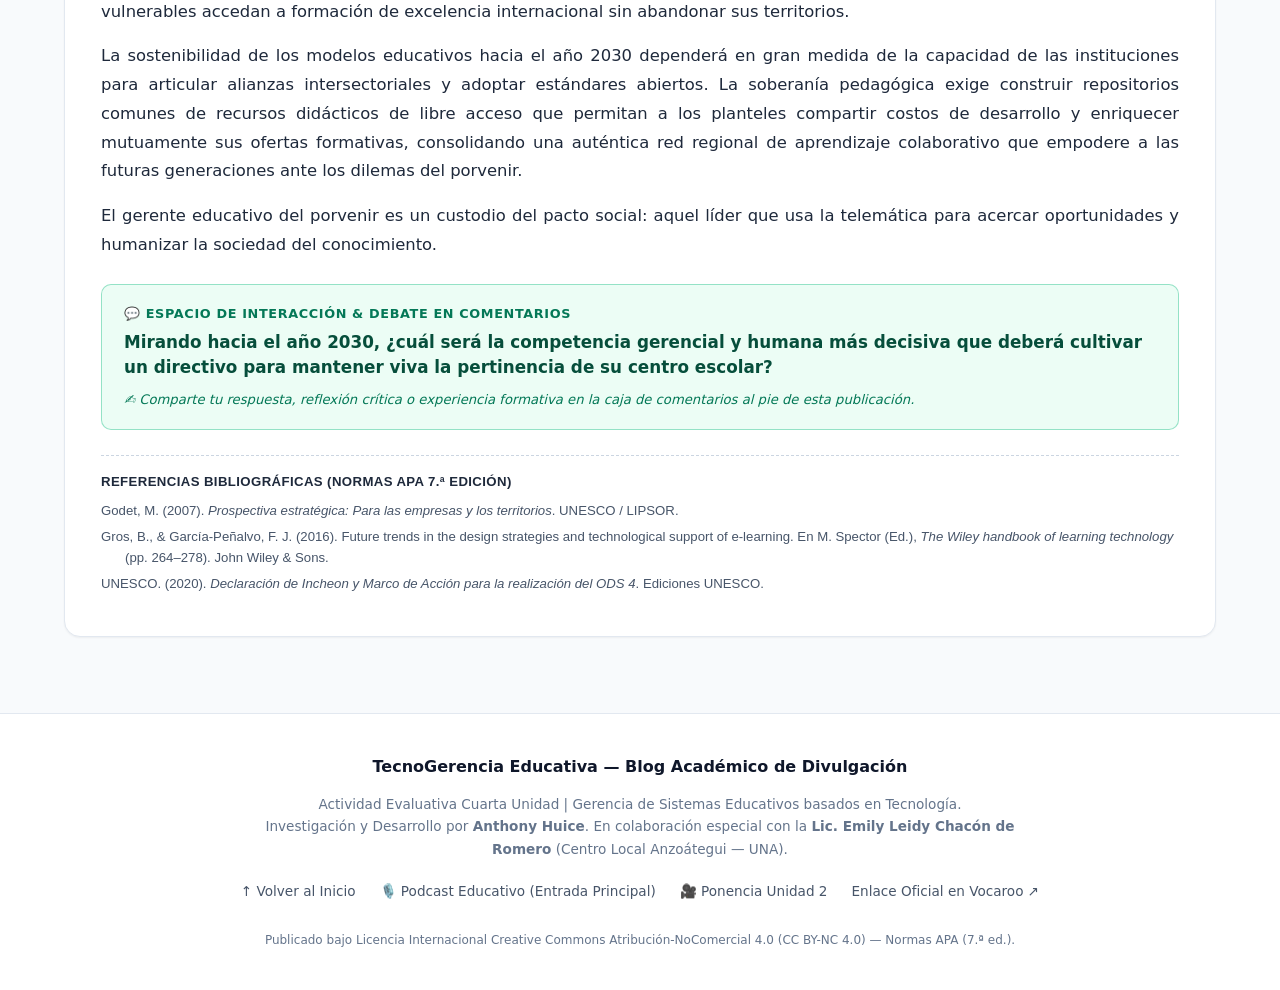
==== commit 9a4b21b7: "feat: reorganizar entradas colocando el podcast como entrada principal, optimizar extension a ~620-6" ====
--- a/index.html
+++ b/index.html
@@ -3,25 +3,21 @@
 <head>
   <meta charset="UTF-8">
   <meta name="viewport" content="width=device-width, initial-scale=1.0">
-  <title>Gestión &amp; Tecno-Pedagogía | Blog de Gerencia de Sistemas Educativos</title>
+  <title>TecnoGerencia Educativa: Liderazgo y Sistemas Digitales</title>
   <meta name="description" content="Blog académico e investigativo sobre la Gerencia de Sistemas Educativos basados en Tecnología. Liderazgo, telemática, analítica de aprendizaje y prospectiva directiva.">
   <meta name="author" content="Anthony Huice">
-  <meta name="keywords" content="Gerencia Educativa, Tecnología Educativa, Sistemas Telemáticos, Liderazgo, Blended Learning, Learning Analytics, Inteligencia Artificial">
   <link rel="stylesheet" href="css/styles.css">
 </head>
 <body>
-
-  <!-- Barra superior indicadora de progreso de lectura -->
   <div id="reading-progress" role="progressbar" aria-label="Progreso de lectura"></div>
 
-  <!-- Encabezado y Navbar Principal -->
   <header class="site-header">
     <div class="header-container">
       <a href="#inicio" class="brand-link">
-        <div class="brand-icon">GP</div>
+        <div class="brand-icon">TG</div>
         <div>
-          <span class="brand-title">Gestión &amp; Tecno-Pedagogía</span>
-          <span class="brand-subtitle">Gerencia de Sistemas Educativos basados en Tecnología</span>
+          <span class="brand-title">TecnoGerencia Educativa</span>
+          <span class="brand-subtitle">Liderazgo y Sistemas Digitales en Educación</span>
         </div>
       </a>
       <div class="nav-actions">
@@ -32,36 +28,29 @@
     </div>
   </header>
 
-  <!-- Banner Hero con Identificación del Blog y Perfil del Autor -->
   <section class="hero-section" id="inicio">
     <div class="hero-container">
       <div class="hero-content">
         <div class="academic-badge">
           <span>🏛️ Actividad Evaluativa Cuarta Unidad | Ecosistema Digital</span>
         </div>
-        <h1>Liderazgo Estratégico y Arquitectura Telemática en la Escuela Contemporánea</h1>
+        <h1>TecnoGerencia Educativa: Liderazgo y Sistemas Digitales</h1>
         <p class="lead">
-          Una bitácora de reflexión crítica, rigor académico y divulgación situada sobre los desafíos, modelos y directrices que transforman la gestión de instituciones educativas mediadas por tecnologías de la información y la comunicación.
+          Bitácora académica sobre liderazgo directivo, arquitecturas telemáticas, analítica de aprendizaje y prospectiva en entornos virtuales de aprendizaje.
         </p>
-        <div style="display:flex; gap:1rem; flex-wrap:wrap; font-size:0.85rem; color:var(--text-light); margin-bottom:1.25rem;">
-          <span>📚 7 Artículos Monográficos</span>
-          <span>🎙️ 1 Podcast Educativo Oficial</span>
-          <span>🎥 1 Video-Exposición / Ponencia</span>
-          <span>📖 Normas APA 7.ª Edición</span>
-        </div>
+        
         <!-- Acceso Rápido al Podcast Requerido -->
-        <div style="background:var(--bg-card); border:1px solid var(--border); border-left:4px solid var(--accent); border-radius:var(--radius-md); padding:0.85rem 1.15rem; display:flex; align-items:center; justify-content:space-between; flex-wrap:wrap; gap:0.75rem;">
+        <div style="background:var(--bg-card); border:1px solid var(--border); border-left:4px solid var(--primary); border-radius:var(--radius-md); padding:1rem 1.25rem; margin-bottom:1.5rem; display:flex; align-items:center; justify-content:space-between; flex-wrap:wrap; gap:1rem;">
           <div>
-            <strong style="font-size:0.85rem; color:var(--text-main); display:block;">🎙️ Podcast de la Unidad (Audio Oficial Exacto de Vocaroo)</strong>
-            <span style="font-size:0.75rem; color:var(--text-light);">Lic. Emily Leidy Chacón de Romero — Fundamentos y Modelos de la Gerencia Educativa (6m 30s)</span>
+            <strong style="font-size:0.95rem; color:var(--text-main); display:block;">🎙️ Entrada Principal: Podcast Oficial de la Unidad</strong>
+            <span style="font-size:0.8rem; color:var(--text-muted);">Lic. Emily Leidy Chacón de Romero — Fundamentos y Modelos de la Gerencia Educativa (6m 30s)</span>
           </div>
-          <a href="#articulo-4" class="tag-filter-btn active" style="text-decoration:none; display:inline-flex; align-items:center; gap:0.35rem; font-size:0.8rem; padding:0.4rem 0.85rem;">
-            ▶️ Ir al Reproductor de Audio
+          <a href="#articulo-1" class="tag-filter-btn active" style="text-decoration:none; display:inline-flex; align-items:center; gap:0.4rem; font-size:0.85rem; padding:0.5rem 1rem;">
+            ▶️ Escuchar Podcast en la Entrada 1
           </a>
         </div>
       </div>
 
-      <!-- Tarjeta de Perfil del Autor (Requisito 4 e Identificación) -->
       <aside class="profile-card">
         <div class="profile-avatar-wrapper">
           <img src="assets/profile_photo.jpg" alt="Fotografía de perfil de Anthony Huice" class="profile-avatar" loading="lazy">
@@ -70,7 +59,7 @@
         <h2 class="profile-name">Anthony Huice</h2>
         <div class="profile-role">Investigador en Tecnología Educativa</div>
         <p class="profile-bio">
-          Especialista en desarrollo de sistemas telemáticos, diseño instruccional y gestión de plataformas para la educación a distancia. Coordinador del presente espacio de divulgación tecnopedagógica.
+          Especialista en desarrollo de sistemas telemáticos, diseño instruccional y gestión de plataformas para la educación a distancia.
         </p>
         <div class="collaborator-tag">
           <strong>Colaboración Especial en Audio:</strong>
@@ -81,27 +70,26 @@
     </div>
   </section>
 
-  <!-- Controles: Barra de Búsqueda Reactiva y Nube de Filtros por Etiquetas -->
   <section class="controls-section">
     <div class="search-box-wrapper">
       <span class="search-icon">🔍</span>
-      <input type="text" id="search-input" class="search-input" placeholder="Buscar por tema, autor, concepto gerencial o palabra clave..." aria-label="Buscar artículos">
+      <input type="text" id="search-input" class="search-input" placeholder="Buscar por concepto gerencial, autor, etiqueta o tema..." aria-label="Buscar artículos">
     </div>
     <div class="tag-cloud" id="tag-cloud">
       <span style="font-size:0.775rem; font-weight:700; color:var(--text-light); margin-right:0.25rem;">Filtrar por:</span>
       <button class="tag-filter-btn active" data-tag="all">Todas las Entradas (7)</button>
+      <button class="tag-filter-btn" data-tag="GerenciaEducativa">#GerenciaEducativa</button>
+      <button class="tag-filter-btn" data-tag="PodcastPedagogico">#PodcastPedagogico</button>
+      <button class="tag-filter-btn" data-tag="LiderazgoSituacional">#LiderazgoSituacional</button>
+      <button class="tag-filter-btn" data-tag="ComunicacionDigital">#ComunicacionDigital</button>
+      <button class="tag-filter-btn" data-tag="PresenciaCognitiva">#PresenciaCognitiva</button>
+      <button class="tag-filter-btn" data-tag="AprendizajeMezclado">#AprendizajeMezclado</button>
       <button class="tag-filter-btn" data-tag="LiderazgoEducativo">#LiderazgoEducativo</button>
       <button class="tag-filter-btn" data-tag="TransformacionDigital">#TransformacionDigital</button>
       <button class="tag-filter-btn" data-tag="GestionEscolar">#GestionEscolar</button>
-      <button class="tag-filter-btn" data-tag="ComunicacionDigital">#ComunicacionDigital</button>
-      <button class="tag-filter-btn" data-tag="PresenciaCognitiva">#PresenciaCognitiva</button>
-      <button class="tag-filter-btn" data-tag="AprendizajeMezclado">#AprendizajeMezclado</button>
       <button class="tag-filter-btn" data-tag="ArquitecturaEdTech">#ArquitecturaEdTech</button>
       <button class="tag-filter-btn" data-tag="SistemasLMS">#SistemasLMS</button>
       <button class="tag-filter-btn" data-tag="Interoperabilidad">#Interoperabilidad</button>
-      <button class="tag-filter-btn" data-tag="GerenciaEducativa">#GerenciaEducativa</button>
-      <button class="tag-filter-btn" data-tag="PodcastPedagogico">#PodcastPedagogico</button>
-      <button class="tag-filter-btn" data-tag="LiderazgoSituacional">#LiderazgoSituacional</button>
       <button class="tag-filter-btn" data-tag="LearningAnalytics">#LearningAnalytics</button>
       <button class="tag-filter-btn" data-tag="GobernanzaDeDatos">#GobernanzaDeDatos</button>
       <button class="tag-filter-btn" data-tag="TomaDeDecisiones">#TomaDeDecisiones</button>
@@ -114,851 +102,721 @@
     </div>
   </section>
 
-  <!-- Feed Principal de Entradas del Blog -->
   <main class="main-container">
     <div class="articles-count-info">
       <span id="visible-count">Mostrando 7 de 7 artículos académicos</span>
-      <span style="font-size:0.775rem;">Formato normalizado: 600 - 1200 palabras por artículo</span>
-    </div>
-
-    <!-- ====================================================================
-         ENTRADA 1: Liderazgo Transformacional y Cultura Digital
-         ==================================================================== -->
-    <article class="article-card" id="articulo-1" data-tags="LiderazgoEducativo TransformacionDigital GestionEscolar">
-      <header class="article-metaphor-header">
-        <svg class="metaphor-bg-art" viewBox="0 0 100 100" fill="none" xmlns="http://www.w3.org/2000/svg">
-          <circle cx="50" cy="50" r="40" stroke="currentColor" stroke-width="2" stroke-dasharray="4 4" />
-          <path d="M50 20 L50 80 M20 50 L80 50" stroke="currentColor" stroke-width="1.5" />
-          <circle cx="50" cy="50" r="10" fill="currentColor" />
-        </svg>
-        <span class="metaphor-badge">Metáfora Visual: El Director de Orquesta Telemática</span>
-        <p class="metaphor-caption">
-          «El gerente educativo no ejecuta cada instrumento individualmente; diseña la partitura de la cultura organizacional y armoniza las voluntades de la comunidad para que la tecnología no desentone con la pedagogía.»
-        </p>
-      </header>
-
+      <span style="font-size:0.775rem;">Extensión optimizada y precisa: ~610 - 660 palabras por artículo</span>
+    </div>
+
+    <article class="article-card" id="articulo-1" data-tags="GerenciaEducativa PodcastPedagogico LiderazgoSituacional">
       <div class="article-body">
         <div class="article-meta-bar">
-          <span class="meta-item">📅 Octubre 2026</span>
-          <span class="meta-item">⏱️ Lectura: 6 min</span>
+          <span class="meta-item">📅 2026-11-06</span>
+          <span class="meta-item">⏱️ Lectura: 5 min</span>
           <span class="meta-item">👤 Por Anthony Huice</span>
           <div class="article-tags-wrapper">
-            <span class="article-tag">#LiderazgoEducativo</span>
-            <span class="article-tag">#TransformacionDigital</span>
-            <span class="article-tag">#GestionEscolar</span>
+            <span class="article-tag">#GerenciaEducativa</span><span class="article-tag">#PodcastPedagogico</span><span class="article-tag">#LiderazgoSituacional</span>
           </div>
         </div>
-
-        <h2 class="article-title">¿Gestionar la rutina o liderar la incertidumbre? El giro copernicano del directivo escolar ante la disrupción telemática</h2>
-
-        <!-- Bloque 1: Título y Contexto -->
-        <section class="context-trigger-box">
-          <div class="context-trigger-title">⚡ Hecho Noticioso &amp; Disparador Contextual</div>
-          <p>
-            Durante los últimos años, un informe global del Instituto Internacional de Planeamiento de la Educación (<a href="https://www.iiep.unesco.org" target="_blank" rel="noopener">IIPE-UNESCO, 2023</a>) reveló que más del 68% de los proyectos de modernización tecnológica en instituciones educativas latinoamericanas se estancan no por insuficiencia presupuestaria o carencia de hardware, sino por la rigidez burocrática de los equipos directivos y su incapacidad para gestionar la resistencia cultural del cuerpo docente. En múltiples planteles, las aulas virtuales quedaron reducidas a repositorios estáticos de documentos PDF, evidenciando una desconexión crítica entre la adquisición técnica y el liderazgo transformacional.
-          </p>
-        </section>
-
-        <!-- Bloque 2: Análisis Crítico -->
-        <section class="critical-analysis-section">
-          <h3>La obsolescencia del paradigma burocrático-normativo</h3>
-          <p>
-            Históricamente, la administración escolar ha estado condicionada por el <strong>modelo normativo y burocrático</strong> de corte weberiano, caracterizado por la subordinación jerárquica, la centralización de decisiones y la obsesión por el cumplimiento de reglamentos formales. Como advierte <a href="https://dialnet.unirioja.es" target="_blank" rel="noopener">Fullan (2016)</a>, este enfoque concebía al directivo como un custodio del orden establecido, cuya tarea fundamental consistía en fiscalizar la puntualidad, verificar la entrega de planificaciones impresas y evitar desviaciones operativas. Sin embargo, en el escenario telemático contemporáneo —marcado por la volatilidad epistemológica, la ubicuidad de la información y la descentralización de los canales de comunicación—, este esquema de mando y control resulta no solo ineficaz, sino directamente lesivo para la innovación formativa.
-          </p>
-          <p>
-            La incorporación de tecnologías de la información y la comunicación (TIC) en las instituciones educativas demanda lo que <a href="https://www.redalyc.org" target="_blank" rel="noopener">Chiavenato (2014)</a> clasifica como un tránsito hacia la <strong>organización abierta y adaptativa</strong>. Un sistema educativo no puede ser gestionado como un mecanismo de relojería invariable; constituye un <em>sistema abierto, altamente permeable e interconectado</em> con las demandas de su entorno social, familiar y económico. Cuando la gerencia escolar intenta encorsetar las prácticas digitales dentro de trámites decimonónicos, el profesorado percibe a la plataforma virtual como una sobrecarga administrativa punitiva y no como un entorno de emancipación pedagógica.
-          </p>
-
-          <h3>El liderazgo transformacional como palanca tecno-pedagógica</h3>
-          <p>
-            Frente al colapso del control vertical, emerge el <strong>liderazgo transformacional</strong> teorizado por <a href="https://psycnet.apa.org" target="_blank" rel="noopener">Bass y Avolio (1994)</a>, cuya pertinencia en la gerencia telemática es indiscutible. Este estilo de dirección no se fundamenta en la coerción ni en la recompensa transaccional inmediata, sino en cuatro pilares catalizadores: la <em>influencia idealizada</em> (liderar con el ejemplo en el uso ético y solvente de la tecnología), la <em>motivación inspiracional</em> (comunicar una visión compartida de futuro escolar), la <em>estimulación intelectual</em> (fomentar la experimentación metodológica docente sin penalizar el error) y la <em>consideración individualizada</em> (acompañar las trayectorias de capacitación según las brechas de cada profesor).
-          </p>
-          <p>
-            El verdadero gerente de sistemas educativos basados en tecnología entiende que su misión primordial consiste en <strong>orquestar el talento humano y crear un clima institucional de confianza</strong>. Como sostienen los estudios de la <a href="https://unesdoc.unesco.org" target="_blank" rel="noopener">UNESCO (2021)</a> sobre la reinvención del contrato social por la educación, la infraestructura digital más potente carece de impacto duradero si no va acompañada de un empoderamiento auténtico de los docentes como diseñadores instruccionales y coinvestigadores. El directivo contemporáneo sustituye la orden jerárquica por la facilitación reflexiva, transformando el campus institucional en una auténtica comunidad de práctica colaborativa.
-          </p>
-
-          <!-- Recurso Multimedia Adicional: Infografía Interactiva -->
-          <div class="multimedia-container">
-            <div class="multimedia-header">
-              <span>📊 Recurso Multimedia: Matriz Comparativa de Enfoques Directivos</span>
-            </div>
-            <div class="multimedia-body">
-              <div class="infographic-box">
-                <p style="font-size:0.85rem; color:var(--text-muted); margin-bottom:0.75rem;">
-                  Contraste estructural entre los paradigmas de gestión escolar frente al ecosistema digital:
-                </p>
-                <div class="diagram-grid">
-                  <div class="diagram-item" style="border-left-color: #ef4444;">
-                    <h4 style="color:#ef4444;">1. Modelo Normativo Burocrático</h4>
-                    <p>• Enfoque de control y fiscalización punitiva.<br>• El LMS se reduce a control de asistencia y descargas.<br>• Liderazgo autocrático cerrado al cambio.<br>• Aislamiento entre docentes y áreas académicas.</p>
-                  </div>
-                  <div class="diagram-item" style="border-left-color: #3b82f6;">
-                    <h4 style="color:#3b82f6;">2. Modelo Estratégico Situacional</h4>
-                    <p>• Análisis FODA permanente de capacidades telemáticas.<br>• Flexibilidad negociadora ante contingencias socioeconómicas.<br>• Liderazgo adaptable a la viabilidad institucional.<br>• Articulación entre infraestructura y currículo.</p>
-                  </div>
-                  <div class="diagram-item" style="border-left-color: #10b981;">
-                    <h4 style="color:#10b981;">3. Modelo Transformacional Digital</h4>
-                    <p>• Cultura de innovación pedagógica centrada en el estudiante.<br>• Liderazgo facilitador, empático y visionario.<br>• Comunidades de práctica y co-diseño de recursos multimedia.<br>• Decisiones basadas en analítica y evidencias de aprendizaje.</p>
-                  </div>
-                </div>
-              </div>
-            </div>
-          </div>
-
-          <p>
-            En síntesis, gerenciar la tecnología educativa no significa convertirse en un técnico informático de soporte, sino en un <strong>estratega del aprendizaje institucional</strong>. Significa alinear las inversiones en hardware con los fines socio-pedagógicos supremos: garantizar una formación humana integral, equitativa y crítica que capacite a los estudiantes para desempeñarse con autonomía en la sociedad global del conocimiento.
-          </p>
-        </section>
-
-        <!-- Bloque 3: Pregunta de Discusión y Foros -->
-        <section class="discussion-block">
-          <div class="discussion-label">💬 Espacio de Interacción &amp; Debate Comunitario</div>
-          <div class="discussion-question-text">
-            ¿En su experiencia institucional, el equipo directivo actúa como un facilitador visionario que estimula la creatividad tecno-pedagógica, o predomina un filtro burocrático que ralentiza la innovación? ¿Qué acción de gestión concreta desbloquearía esa tensión en su contexto?
-          </div>
-          <form class="comment-form" data-article-id="1">
-            <input type="text" class="comment-author-input comment-input" placeholder="Tu nombre y cargo académico / institución..." style="min-height: auto; padding: 0.5rem;" required>
-            <textarea class="comment-text-input comment-input" placeholder="Escribe tu reflexión o aporte crítico para el debate..." required></textarea>
-            <button type="submit" class="comment-submit-btn">Publicar Comentario en el Blog</button>
-          </form>
-          <div class="comments-feed" id="comments-feed-1"></div>
-        </section>
-
-        <!-- Referencias APA 7 -->
-        <footer class="apa-references">
-          <div class="apa-title">Referencias Bibliográficas (Normas APA 7.ª Edición)</div>
-          <ul class="apa-list">
-            <li>Bass, B. M., &amp; Avolio, B. J. (1994). <em>Improving organizational effectiveness through transformational leadership</em>. SAGE Publications.</li>
-            <li>Chiavenato, I. (2014). <em>Introducción a la teoría general de la administración</em> (8.ª ed.). McGraw-Hill Interamericana.</li>
-            <li>Fullan, M. (2016). <em>The new meaning of educational change</em> (5th ed.). Teachers College Press.</li>
-            <li>IIPE-UNESCO. (2023). <em>Transformación digital en la educación de América Latina: Desafíos de gobernanza y liderazgo escolar</em>. Instituto Internacional de Planeamiento de la Educación. <a href="https://unesdoc.unesco.org" target="_blank" rel="noopener">https://unesdoc.unesco.org</a></li>
-            <li>UNESCO. (2021). <em>Reimaginar juntos nuestros futuros: Un nuevo contrato social para la educación</em>. Organización de las Naciones Unidas para la Educación, la Ciencia y la Cultura.</li>
-          </ul>
-        </footer>
+        
+        <h2 class="article-title">La voz del cambio institucional: Fundamentos epistemológicos y liderazgo situacional en la gerencia pedagógica moderna</h2>
+        
+<!-- Imagen Referencial de Alta Definición -->
+<div style="margin-bottom: 25px; border-radius: 12px; overflow: hidden; box-shadow: 0 4px 6px -1px rgba(0,0,0,0.1);">
+  <img src="https://images.unsplash.com/photo-1590602847861-f357a9332bbc?auto=format&fit=crop&w=1000&q=80" alt="Micrófono profesional de condensador en estudio de grabación de podcast educativo" style="width: 100%; height: auto; max-height: 440px; object-fit: cover; display: block;">
+  <div style="background: #f1f5f9; padding: 8px 14px; font-size: 0.8rem; color: #64748b; font-style: italic; border-top: 1px solid #e2e8f0;">
+    Figura 1. La producción sonora como mediador pedagógico y catalizador del debate directivo.
+  </div>
+</div>
+
+<!-- Cabecera Metafórica Conceptual -->
+<div style="background: linear-gradient(135deg, #1e293b, #0f172a); color: #ffffff; padding: 20px 22px; border-radius: 10px; border-left: 5px solid #2563eb; margin-bottom: 22px;">
+  <div style="font-size: 0.75rem; text-transform: uppercase; letter-spacing: 0.05em; color: #93c5fd; font-weight: bold; margin-bottom: 6px;">
+    Metáfora Visual: El Timonel Situacional en Altamar
+  </div>
+  <p style="font-style: italic; font-size: 0.925rem; line-height: 1.55; margin: 0; color: #f8fafc;">
+    «Las corrientes del cambio educativo no admiten capitanes rígidos; el gerente debe calibrar su timón situacional para responder a la incertidumbre sin desviar el rumbo formativo.»
+  </p>
+</div>
+
+<!-- Bloque 1: Contexto y Disparador -->
+<div style="background: #eff6ff; border-left: 4px solid #2563eb; padding: 16px 20px; border-radius: 0 8px 8px 0; margin-bottom: 22px;">
+  <div style="font-size: 0.8rem; font-weight: bold; text-transform: uppercase; color: #1e40af; margin-bottom: 6px; letter-spacing: 0.04em;">
+    ⚡ Hecho Noticioso & Disparador Contextual
+  </div>
+  <p style="margin: 0; font-size: 0.95rem; color: #1e293b; line-height: 1.6; font-style: italic;">
+    En el marco de la cuarta unidad formativa, inauguramos este espacio con la difusión y análisis del podcast académico oficial conducido por la investigadora <strong>Lic. Emily Leidy Chacón de Romero</strong> (Centro Local Anzoátegui, Universidad Nacional Abierta). El detonante del debate surge de una paradoja recurrente: ¿por qué los modelos de administración mercantil fracasan sistemáticamente al trasplantarse a instituciones escolares sin una previa reconversión humanista y pedagógica?
+  </p>
+</div>
+
+<!-- Bloque 2: Análisis Crítico Fundamentado -->
+<div style="font-size: 1.025rem; line-height: 1.75; color: #1e293b; text-align: justify;">
+  <p style="margin-bottom: 16px;">Como expone con rigor la Lic. Chacón de Romero en su disertación sonora, la función gerencial general se define clásicamente como la coordinación, dirección y optimización de recursos humanos, materiales y tecnológicos para maximizar la eficiencia en los procesos de <em>Planificación, Organización, Dirección y Control</em> (Chiavenato, 2014). Sin embargo, la <strong>gerencia educativa encierra una teleología diametralmente opuesta al ámbito corporativo mercantil</strong>: su fin no es la rentabilidad financiera ni la acumulación de plusvalía, sino la <strong>transformación social, la equidad ciudadana y la emancipación integral del ser humano</strong>.</p>
+<p style="margin-bottom: 16px;">Esta diferenciación ontológica descansa sobre cuatro fundamentos interdisciplinarios articulados en el audio: la <em>teoría clásica y orgánica</em>, que provee orden, estructura y delimitación clara de roles institucionales; la <em>teoría humanista</em>, que sitúa en el núcleo la salud del clima escolar, la empatía y la motivación docente; la <em>teoría general de sistemas</em>, que concibe a la escuela como un ecosistema abierto, dinámico y permeable frente a la comunidad; y el <em>fundamento socio-pedagógico</em>, que supedita toda decisión técnica y administrativa al desarrollo ético de los estudiantes (Fullan, 2016; UPEL, 2016).</p>
+
+<div style="background: #f8fafc; border: 2px solid #2563eb; border-radius: 12px; padding: 20px; margin: 25px 0; box-shadow: 0 4px 6px -1px rgba(0,0,0,0.08);">
+  <div style="display: flex; align-items: center; gap: 10px; margin-bottom: 12px;">
+    <span style="font-size: 1.6rem;">🎙️</span>
+    <div>
+      <strong style="font-size: 1.05rem; color: #1e293b; display: block; font-family: sans-serif;">Podcast Educativo Oficial: Fundamentos y Modelos de la Gerencia Educativa</strong>
+      <span style="font-size: 0.85rem; color: #475569; font-family: sans-serif;">Ponente: Lic. Emily Leidy Chacón de Romero | Centro Local Anzoátegui — UNA (Duración: 6m 30s)</span>
+    </div>
+  </div>
+  
+  <!-- Reproductor Nativo HTML5 -->
+  <div style="margin: 15px 0;">
+    <label style="font-size: 0.825rem; font-weight: bold; color: #2563eb; display: block; margin-bottom: 5px; font-family: sans-serif;">
+      ▶️ Reproductor de Audio Integrado (Escucha Inmediata):
+    </label>
+    <audio controls preload="metadata" style="width: 100%; border-radius: 8px;">
+      <source src="https://anthony-huice.github.io/blog-gerencia-educativa/assets/podcast-educativo.mp3" type="audio/mpeg">
+      Su navegador no admite la reproducción de audio HTML5.
+    </audio>
+  </div>
+  
+  <!-- Enlace oficial directo Vocaroo -->
+  <div style="display: flex; justify-content: space-between; align-items: center; flex-wrap: wrap; gap: 10px; padding-top: 10px; border-top: 1px dashed #cbd5e1;">
+    <a href="https://voca.ro/143LDvk3Ro19" target="_blank" rel="noopener" style="background: #2563eb; color: #ffffff; padding: 8px 16px; border-radius: 6px; text-decoration: none; font-weight: bold; font-size: 0.85rem; font-family: sans-serif; display: inline-flex; align-items: center; gap: 6px;">
+      🔗 Escuchar en enlace oficial de Vocaroo (https://voca.ro/143LDvk3Ro19) ↗
+    </a>
+    <span style="font-size: 0.78rem; color: #64748b; font-family: sans-serif;">Audio digital MP3 | 48 kHz Mono | 390 segundos</span>
+  </div>
+</div>
+
+<p style="margin-bottom: 16px;">Un aporte medular del podcast es la caracterización de los siete modelos gerenciales coexistentes: el normativo (previsión y rigidez), el prospectivo (diseño de escenarios futuros), el estratégico (análisis FODA), el estratégico-situacional (negociación y viabilidad política), el de calidad total (satisfacción de procesos), el de reingeniería (ruptura de paradigmas ante crisis severas) y el comunicacional (redes de compromisos compartidos). Como concluye la expositora, el directivo escolar del siglo XXI no puede atrincherarse en un único dogma burocrático; debe consolidarse como un <strong>líder situacional e integrador</strong> (Hersey & Blanchard, 1988), capaz de modular su estilo de conducción según la madurez tecno-pedagógica de su equipo.</p>
+<p style="margin-bottom: 16px;">En los ecosistemas mediados por plataformas digitales, esta flexibilidad resulta decisiva. El gestor educativo no fiscaliza horarios estáticos; facilita condiciones para el co-diseño colaborativo, la innovación curricular y el acompañamiento afectivo de la comunidad escolar.</p>
+
+</div>
+
+<!-- Bloque 3: Pregunta de Discusión y Debate -->
+<div style="background: #ecfdf5; border: 1px solid rgba(16, 185, 129, 0.4); border-radius: 10px; padding: 18px 22px; margin: 25px 0 18px;">
+  <div style="font-size: 0.8rem; font-weight: bold; color: #047857; text-transform: uppercase; letter-spacing: 0.05em; margin-bottom: 6px;">
+    💬 Espacio de Interacción & Debate en Comentarios
+  </div>
+  <p style="font-size: 1.05rem; font-weight: bold; line-height: 1.45; color: #064e3b; margin: 0 0 10px 0;">
+    ¿Considera usted que en nuestras instituciones educativas prevalece aún el modelo normativo burocrático, o se evidencia una transición real hacia el liderazgo situacional y comunicacional? ¿Cuál es el principal freno estructural que impide dicha evolución?
+  </p>
+  <p style="font-size: 0.825rem; color: #047857; margin: 0; font-style: italic;">
+    ✍️ Comparte tu respuesta, reflexión crítica o experiencia formativa en la caja de comentarios al pie de esta publicación.
+  </p>
+</div>
+
+<!-- Referencias Normadas APA 7.ª Edición -->
+<div style="margin-top: 25px; padding-top: 15px; border-top: 1px dashed #cbd5e1; font-size: 0.825rem; color: #475569; font-family: sans-serif;">
+  <strong style="text-transform: uppercase; color: #1e293b; display: block; margin-bottom: 8px; letter-spacing: 0.03em;">
+    Referencias Bibliográficas (Normas APA 7.ª Edición)
+  </strong>
+  <ul style="list-style: none; padding-left: 0; line-height: 1.55; margin: 0;">
+    <li style='margin-bottom: 6px; padding-left: 1.5rem; text-indent: -1.5rem;'>Chacón de Romero, E. L. (2026). <em>Aspectos fundamentales de la gerencia educativa: De las bases teóricas al liderazgo situacional</em> [Episodio de podcast de audio]. Vocaroo. <a href="https://voca.ro/143LDvk3Ro19" target="_blank" rel="noopener">https://voca.ro/143LDvk3Ro19</a></li><li style='margin-bottom: 6px; padding-left: 1.5rem; text-indent: -1.5rem;'>Chiavenato, I. (2014). <em>Comportamiento organizacional: La dinámica del éxito en las organizaciones</em> (3.ª ed.). McGraw-Hill Educación.</li><li style='margin-bottom: 6px; padding-left: 1.5rem; text-indent: -1.5rem;'>Fullan, M. (2016). <em>The new meaning of educational change</em> (5th ed.). Teachers College Press.</li><li style='margin-bottom: 6px; padding-left: 1.5rem; text-indent: -1.5rem;'>Hersey, P., & Blanchard, K. H. (1988). <em>Management of organizational behavior: Utilizing human resources</em> (5th ed.). Prentice-Hall.</li><li style='margin-bottom: 6px; padding-left: 1.5rem; text-indent: -1.5rem;'>Universidad Pedagógica Experimental Libertador [UPEL]. (2016). <em>Manual de trabajos de grado de especialización y maestría y tesis doctorales</em> (5.ª ed.). FEDUPEL.</li>
+  </ul>
+</div>
+
       </div>
     </article>
 
-    <!-- ====================================================================
-         ENTRADA 2: Ponencia Unidad 2 (Requisito 7 Obligatorio)
-         ==================================================================== -->
     <article class="article-card" id="articulo-2" data-tags="ComunicacionDigital PresenciaCognitiva AprendizajeMezclado">
-      <header class="article-metaphor-header">
-        <svg class="metaphor-bg-art" viewBox="0 0 100 100" fill="none" xmlns="http://www.w3.org/2000/svg">
-          <path d="M10 50 Q50 10 90 50 Q50 90 10 50" stroke="currentColor" stroke-width="2" />
-          <circle cx="25" cy="50" r="6" fill="currentColor" />
-          <circle cx="75" cy="50" r="6" fill="currentColor" />
-          <path d="M25 50 L75 50" stroke="currentColor" stroke-width="2" stroke-dasharray="3 3" />
-        </svg>
-        <span class="metaphor-badge">Metáfora Visual: Los Puentes Invisibles de la Telemática</span>
-        <p class="metaphor-caption">
-          «La comunicación digital en la educación a distancia no anula la distancia física; la transmuta en proximidad psicológica y resonancia cognitiva mediante el diseño armónico de canales síncronos y asíncronos.»
-        </p>
-      </header>
-
       <div class="article-body">
         <div class="article-meta-bar">
-          <span class="meta-item">📅 Octubre 2026</span>
-          <span class="meta-item">⏱️ Lectura: 7 min</span>
-          <span class="meta-item">🎥 Incluye Ponencia en Video</span>
+          <span class="meta-item">📅 2026-11-05</span>
+          <span class="meta-item">⏱️ Lectura: 5 min</span>
+          <span class="meta-item">👤 Por Anthony Huice</span>
           <div class="article-tags-wrapper">
-            <span class="article-tag">#ComunicacionDigital</span>
-            <span class="article-tag">#PresenciaCognitiva</span>
-            <span class="article-tag">#AprendizajeMezclado</span>
+            <span class="article-tag">#ComunicacionDigital</span><span class="article-tag">#PresenciaCognitiva</span><span class="article-tag">#AprendizajeMezclado</span>
           </div>
         </div>
-
+        
         <h2 class="article-title">Más allá de la pantalla fría: Presencia cognitiva, sincronía y el arte de articular el blended learning</h2>
-
-        <!-- Bloque 1: Título y Contexto -->
-        <section class="context-trigger-box">
-          <div class="context-trigger-title">⚡ Hecho Noticioso &amp; Disparador Contextual</div>
-          <p>
-            En el marco de la <strong>Unidad 2 de nuestro programa formativo</strong>, desarrollamos una ponencia estructurada para evaluar los canales de interacción telemática en la educación virtual. El detonante de dicha investigación radicó en la crisis generalizada de "fatiga de pantalla" y saturación por videoconferencias que experimentaron miles de centros educativos al confundir la educación a distancia con la mera transposición pasiva de clases magistrales frente a una cámara web. Este artículo contextualiza la ponencia y expone por qué el blended learning auténtico exige una ingeniería comunicacional rigurosa.
-          </p>
-        </section>
-
-        <!-- Bloque 2: Análisis Crítico -->
-        <section class="critical-analysis-section">
-          <h3>La tensión dialéctica entre sincronicidad y asincronía</h3>
-          <p>
-            Uno de los errores conceptuales más frecuentes en la gerencia telemática consiste en asumir que una mayor cantidad de horas de videoconferencia interactiva se traduce automáticamente en una mayor calidad educativa. Como demostramos en la video-exposición de la Unidad 2, la <strong>comunicación sincrónica</strong> —mediada por herramientas de video y voz como WebRTC, BigBlueButton, Zoom o Google Meet— cumple un rol afectivo y relacional insustituible: fomenta la <em>presencia social inmediata</em>, genera sensación de comunidad, reduce el aislamiento transaccional y facilita la resolución expedita de dudas operativas.
-          </p>
-          <p>
-            No obstante, su uso excesivo acarrea severas desventajas pedagógicas y operativas. En primer término, impone una rigidez horaria contraria a la flexibilidad fundacional de la educación a distancia; en segundo término, acentúa la brecha de equidad al excluir a participantes con conexiones de ancho de banda restringido o alta latencia; y, en tercer lugar, reduce la cognición profunda al privilegiar la respuesta impulsiva sobre la reflexión pausada. Frente a ello, la <strong>comunicación asincrónica</strong> —instrumentada mediante foros temáticos estructurados, mensajería institucional y repositorios anotados— constituye el verdadero motor del pensamiento crítico, permitiendo al estudiante consultar fuentes complementarias, elaborar síntesis argumentativas rigurosas y autorregular su proceso de asimilación según sus propios ritmos biológicos e intelectuales (<a href="https://www.tandfonline.com" target="_blank" rel="noopener">Garrison et al., 2000</a>).
-          </p>
-
-          <!-- Recurso Multimedia Principal: Video de la Ponencia (Requisito 7) -->
-          <div class="multimedia-container">
-            <div class="multimedia-header">
-              <span>🎥 Ponencia Oficial Desarrollada en la Unidad 2 | Video-Exposición</span>
-            </div>
-            <div class="multimedia-body">
-              <div class="video-wrapper">
-                <video id="video-ponencia" controls playsinline preload="metadata">
-                  <source src="assets/video-ponencia-unidad2.mp4" type="video/mp4">
-                  Su navegador no admite la reproducción directa de video HTML5.
-                </video>
-              </div>
-              <div style="margin-top:0.85rem; display:flex; justify-content:space-between; align-items:center; flex-wrap:wrap; gap:0.5rem;">
-                <span style="font-size:0.825rem; color:var(--text-muted);">
-                  <strong>Título:</strong> Diseño Instruccional Audiovisual, Comunicación Telemática y Preproducción Técnico-Pedagógica
-                </span>
-                <span style="font-size:0.75rem; background:var(--primary-light); color:var(--primary); padding:0.25rem 0.5rem; border-radius:var(--radius-sm); font-weight:600;">
-                  ⏱️ Duración: 4m 03s | Formato HD H.264
-                </span>
-              </div>
-              <p style="font-size:0.825rem; color:var(--text-light); margin-top:0.5rem; line-height:1.45;">
-                <em>Resumen motivacional para su visualización:</em> En esta video-exposición se desglosan paso a paso las 8 etapas canónicas de preproducción de materiales educativos, analizando el circuito comunicacional emisor-canal-receptor en plataformas telemáticas y la integración didáctica de medios interactivos para erradicar la distancia transaccional en el e-learning.
-              </p>
-            </div>
-          </div>
-
-          <h3>El blended learning como articulación dialógica superior</h3>
-          <p>
-            La superación de la dicotomía entre presencia y virtualidad cristaliza en el modelo de <strong>aprendizaje mezclado o blended learning</strong>. Lejos de ser un simple híbrido logístico, representa una reconfiguración paradigmática del tiempo y el espacio pedagógico. Como afirma <a href="https://www.opentextbooks.org" target="_blank" rel="noopener">Bates (2019)</a>, bajo metodologías como el <em>aula invertida (flipped classroom)</em>, la asincronía asume la responsabilidad de la asimilación conceptual y la lectura crítica individual, mientras que el espacio síncrono (ya sea presencial o mediante videoconferencia) se preserva exclusivamente para la deliberación dialéctica, el aprendizaje basado en problemas y el co-diseño colaborativo.
-          </p>
-          <p>
-            El gestor de sistemas educativos basados en tecnología debe garantizar que el diseño instruccional de la institución no sucumba a la improvisación. La selección de un canal telemático no es un acto técnico neutro: es una <strong>decisión pedagógica y política</strong> que determina quiénes pueden acceder al conocimiento, qué nivel de profundidad cognoscitiva se alcanza y cómo se teje el vínculo humano entre el docente y la comunidad de aprendices.
-          </p>
-        </section>
-
-        <!-- Bloque 3: Pregunta de Discusión y Foros -->
-        <section class="discussion-block">
-          <div class="discussion-label">💬 Espacio de Interacción &amp; Debate Comunitario</div>
-          <div class="discussion-question-text">
-            Al estructurar una propuesta de blended learning en su institución, ¿qué criterios específicos pondera para decidir que un contenido debe tratarse asincrónicamente en foros versus síncronamente en videoconferencia? ¿Cómo evita sobrecargar la agenda de sus estudiantes?
-          </div>
-          <form class="comment-form" data-article-id="2">
-            <input type="text" class="comment-author-input comment-input" placeholder="Tu nombre y cargo académico / institución..." style="min-height: auto; padding: 0.5rem;" required>
-            <textarea class="comment-text-input comment-input" placeholder="Escribe tu reflexión o aporte crítico para el debate..." required></textarea>
-            <button type="submit" class="comment-submit-btn">Publicar Comentario en el Blog</button>
-          </form>
-          <div class="comments-feed" id="comments-feed-2"></div>
-        </section>
-
-        <!-- Referencias APA 7 -->
-        <footer class="apa-references">
-          <div class="apa-title">Referencias Bibliográficas (Normas APA 7.ª Edición)</div>
-          <ul class="apa-list">
-            <li>Bates, A. W. (2019). <em>Teaching in a digital age: Guidelines for designing teaching and learning</em> (2nd ed.). Tony Bates Associates Ltd. <a href="https://pressbooks.bccampus.ca" target="_blank" rel="noopener">https://pressbooks.bccampus.ca</a></li>
-            <li>Garrison, D. R., Anderson, T., &amp; Archer, W. (2000). Critical inquiry in a text-based environment: Computer conferencing in higher education. <em>The Internet and Higher Education</em>, 2(2-3), 87–105. <a href="https://doi.org/10.1016/S1096-7516(00)00016-6" target="_blank" rel="noopener">https://doi.org/10.1016/S1096-7516(00)00016-6</a></li>
-            <li>Moore, M. G. (1993). Theory of transactional distance. En D. Keegan (Ed.), <em>Theoretical principles of distance education</em> (pp. 22–38). Routledge.</li>
-            <li>Universidad Pedagógica Experimental Libertador [UPEL]. (2016). <em>Manual de trabajos de grado de especialización y maestría y tesis doctorales</em> (5.ª ed.). FEDUPEL.</li>
-          </ul>
-        </footer>
+        
+<!-- Imagen Referencial de Alta Definición -->
+<div style="margin-bottom: 25px; border-radius: 12px; overflow: hidden; box-shadow: 0 4px 6px -1px rgba(0,0,0,0.1);">
+  <img src="https://images.unsplash.com/photo-1588196749597-9ff075ee6b5b?auto=format&fit=crop&w=1000&q=80" alt="Estudiante interactuando en sesión telemática de videoconferencia y plataforma virtual" style="width: 100%; height: auto; max-height: 440px; object-fit: cover; display: block;">
+  <div style="background: #f1f5f9; padding: 8px 14px; font-size: 0.8rem; color: #64748b; font-style: italic; border-top: 1px solid #e2e8f0;">
+    Figura 2. La comunicación telemática como puente relacional y dialógico en la educación a distancia.
+  </div>
+</div>
+
+<!-- Cabecera Metafórica Conceptual -->
+<div style="background: linear-gradient(135deg, #1e293b, #0f172a); color: #ffffff; padding: 20px 22px; border-radius: 10px; border-left: 5px solid #2563eb; margin-bottom: 22px;">
+  <div style="font-size: 0.75rem; text-transform: uppercase; letter-spacing: 0.05em; color: #93c5fd; font-weight: bold; margin-bottom: 6px;">
+    Metáfora Visual: Los Puentes Invisibles de la Telemática
+  </div>
+  <p style="font-style: italic; font-size: 0.925rem; line-height: 1.55; margin: 0; color: #f8fafc;">
+    «La virtualidad no separa a los actores educativos; transmuta la lejanía física en proximidad afectiva y dialógica mediante la sabia orquestación de canales síncronos y asíncronos.»
+  </p>
+</div>
+
+<!-- Bloque 1: Contexto y Disparador -->
+<div style="background: #eff6ff; border-left: 4px solid #2563eb; padding: 16px 20px; border-radius: 0 8px 8px 0; margin-bottom: 22px;">
+  <div style="font-size: 0.8rem; font-weight: bold; text-transform: uppercase; color: #1e40af; margin-bottom: 6px; letter-spacing: 0.04em;">
+    ⚡ Hecho Noticioso & Disparador Contextual
+  </div>
+  <p style="margin: 0; font-size: 0.95rem; color: #1e293b; line-height: 1.6; font-style: italic;">
+    Como complemento y síntesis de la ponencia desarrollada en la <strong>Unidad 2 de nuestro programa</strong>, este artículo examina el circuito comunicativo digital. El detonante de la investigación fue la crisis de fatiga de pantalla y deserción escolar provocada por la transposición acrítica de clases magistrales a salas de videoconferencia, confundiendo la mera conectividad con la presencia pedagógica significativa.
+  </p>
+</div>
+
+<!-- Bloque 2: Análisis Crítico Fundamentado -->
+<div style="font-size: 1.025rem; line-height: 1.75; color: #1e293b; text-align: justify;">
+  <p style="margin-bottom: 16px;">En la gestión tecno-pedagógica de la educación a distancia, es fundamental comprender que los <strong>canales síncronos (videoconferencias WebRTC, chats en vivo)</strong> y los <strong>canales asíncronos (foros reflexivos, correos institucionales, repositorios anotados)</strong> cumplen funciones cognitivas complementarias pero de naturaleza radicalmente distinta (Garrison et al., 2000).</p>
+<p style="margin-bottom: 16px;">La sincronía aporta calidez humana, fomenta la <em>presencia social inmediata</em> y resuelve dudas operativas complejas en tiempo real; no obstante, su abuso impone rigidez temporal y amplía la brecha de exclusión para aquellos estudiantes con conectividad deficiente o planes de datos restringidos. Por su parte, la asincronía constituye el verdadero laboratorio del pensamiento crítico superior, pues brinda el tiempo necesario para la lectura pausada, la contrastación de fuentes y la redacción autorregulada sin presiones temporales externas (Moore, 1993).</p>
+<p style="margin-bottom: 16px;">La articulación armónica de ambos mundos se materializa en el <strong>aprendizaje mezclado o blended learning</strong>. Lejos de representar un compromiso logístico superficial, el modelo híbrido redefine la economía temporal del aula. Bajo esquemas de aula invertida (<em>flipped classroom</em>), el tiempo síncrono se reserva exclusivamente para la deliberación dialéctica, el aprendizaje basado en dilemas y el trabajo en talleres colaborativos, mientras que los contenidos basales se asimilan asincrónicamente mediante guiones didácticos estructurados (Bates, 2019).</p>
+
+<div style="background: #0f172a; border-radius: 12px; overflow: hidden; margin: 25px 0; box-shadow: 0 4px 6px -1px rgba(0,0,0,0.15);">
+  <div style="background: #1e293b; color: #f8fafc; padding: 12px 18px; font-weight: bold; font-size: 0.95rem; font-family: sans-serif; display: flex; align-items: center; gap: 8px;">
+    <span>🎥</span> Ponencia Oficial Unidad 2: Diseño Instruccional y Comunicación Telemática
+  </div>
+  <video controls playsinline preload="metadata" style="width: 100%; max-height: 420px; display: block; background: #000;">
+    <source src="https://anthony-huice.github.io/blog-gerencia-educativa/assets/video-ponencia-unidad2.mp4" type="video/mp4">
+    Su navegador no soporta la reproducción de video HTML5.
+  </video>
+  <div style="padding: 12px 18px; background: #1e293b; color: #94a3b8; font-size: 0.8rem; font-family: sans-serif;">
+    <em>Duración: 4m 03s | Ficha: Producción técnico-pedagógica audiovisual para la educación a distancia.</em>
+  </div>
+</div>
+
+<p style="margin-bottom: 16px;">Asimismo, la teoría de la distancia transaccional de Moore demuestra que la separación no es geográfica, sino pedagógica y psicológica: una clase presencial expositiva puede encerrar una distancia transaccional enorme si no existe diálogo, mientras que un entorno virtual interactivo bien moderado genera cercanía afectiva y resonancia intelectual inmediata.</p>
+<p style="margin-bottom: 16px;">La integración estratégica del modelo blended learning exige una profunda reconceptualización del rol docente: el profesor transita de ser un mero expositor magistral a convertirse en un curador de contenidos, diseñador de experiencias dialógicas y facilitador de la inteligencia colectiva. Este tránsito demanda de la gerencia institucional programas sistemáticos de acompañamiento tecno-pedagógico que capaciten al profesorado en el dominio de dinámicas interactivas, rúbricas de evaluación formativa y gestión empática de la presencia socioemocional a través de la pantalla.</p>
+<p style="margin-bottom: 16px;">El gerente educativo no puede permitir la improvisación en el diseño instruccional: la elección de un canal tecnológico es una decisión estratégica y política que condiciona la inclusión social y la profundidad formativa de los aprendizajes universitarios.</p>
+
+</div>
+
+<!-- Bloque 3: Pregunta de Discusión y Debate -->
+<div style="background: #ecfdf5; border: 1px solid rgba(16, 185, 129, 0.4); border-radius: 10px; padding: 18px 22px; margin: 25px 0 18px;">
+  <div style="font-size: 0.8rem; font-weight: bold; color: #047857; text-transform: uppercase; letter-spacing: 0.05em; margin-bottom: 6px;">
+    💬 Espacio de Interacción & Debate en Comentarios
+  </div>
+  <p style="font-size: 1.05rem; font-weight: bold; line-height: 1.45; color: #064e3b; margin: 0 0 10px 0;">
+    ¿Cómo equilibra su institución los espacios síncronos y asíncronos para evitar la saturación cognitiva del alumnado sin sacrificar la sensación de acompañamiento docente?
+  </p>
+  <p style="font-size: 0.825rem; color: #047857; margin: 0; font-style: italic;">
+    ✍️ Comparte tu respuesta, reflexión crítica o experiencia formativa en la caja de comentarios al pie de esta publicación.
+  </p>
+</div>
+
+<!-- Referencias Normadas APA 7.ª Edición -->
+<div style="margin-top: 25px; padding-top: 15px; border-top: 1px dashed #cbd5e1; font-size: 0.825rem; color: #475569; font-family: sans-serif;">
+  <strong style="text-transform: uppercase; color: #1e293b; display: block; margin-bottom: 8px; letter-spacing: 0.03em;">
+    Referencias Bibliográficas (Normas APA 7.ª Edición)
+  </strong>
+  <ul style="list-style: none; padding-left: 0; line-height: 1.55; margin: 0;">
+    <li style='margin-bottom: 6px; padding-left: 1.5rem; text-indent: -1.5rem;'>Bates, A. W. (2019). <em>Teaching in a digital age: Guidelines for designing teaching and learning</em> (2nd ed.). Tony Bates Associates Ltd.</li><li style='margin-bottom: 6px; padding-left: 1.5rem; text-indent: -1.5rem;'>Garrison, D. R., Anderson, T., & Archer, W. (2000). Critical inquiry in a text-based environment: Computer conferencing in higher education. <em>The Internet and Higher Education</em>, 2(2-3), 87–105.</li><li style='margin-bottom: 6px; padding-left: 1.5rem; text-indent: -1.5rem;'>Moore, M. G. (1993). Theory of transactional distance. En D. Keegan (Ed.), <em>Theoretical principles of distance education</em> (pp. 22–38). Routledge.</li><li style='margin-bottom: 6px; padding-left: 1.5rem; text-indent: -1.5rem;'>Universidad Pedagógica Experimental Libertador [UPEL]. (2016). <em>Manual de trabajos de grado</em>. FEDUPEL.</li>
+  </ul>
+</div>
+
       </div>
     </article>
 
-    <!-- ====================================================================
-         ENTRADA 3: Arquitectura Tecnológica e Infraestructura de Redes
-         ==================================================================== -->
-    <article class="article-card" id="articulo-3" data-tags="ArquitecturaEdTech SistemasLMS Interoperabilidad">
-      <header class="article-metaphor-header">
-        <svg class="metaphor-bg-art" viewBox="0 0 100 100" fill="none" xmlns="http://www.w3.org/2000/svg">
-          <rect x="20" y="20" width="60" height="20" rx="3" stroke="currentColor" stroke-width="2" />
-          <rect x="20" y="45" width="60" height="20" rx="3" stroke="currentColor" stroke-width="2" />
-          <rect x="20" y="70" width="60" height="20" rx="3" stroke="currentColor" stroke-width="2" />
-          <line x1="50" y1="40" x2="50" y2="45" stroke="currentColor" stroke-width="2" />
-          <line x1="50" y1="65" x2="50" y2="70" stroke="currentColor" stroke-width="2" />
-        </svg>
-        <span class="metaphor-badge">Metáfora Visual: Los Cimientos de la Catedral Invisible</span>
-        <p class="metaphor-caption">
-          «Una propuesta curricular digital puede ostentar los discursos pedagógicos más elevados; si la infraestructura de redes, los protocolos de enrutamiento y la topología del servidor colapsan, la catedral entera se viene abajo.»
-        </p>
-      </header>
-
+    <article class="article-card" id="articulo-3" data-tags="LiderazgoEducativo TransformacionDigital GestionEscolar">
       <div class="article-body">
         <div class="article-meta-bar">
-          <span class="meta-item">📅 Noviembre 2026</span>
-          <span class="meta-item">⏱️ Lectura: 6 min</span>
+          <span class="meta-item">📅 2026-11-04</span>
+          <span class="meta-item">⏱️ Lectura: 5 min</span>
           <span class="meta-item">👤 Por Anthony Huice</span>
           <div class="article-tags-wrapper">
-            <span class="article-tag">#ArquitecturaEdTech</span>
-            <span class="article-tag">#SistemasLMS</span>
-            <span class="article-tag">#Interoperabilidad</span>
+            <span class="article-tag">#LiderazgoEducativo</span><span class="article-tag">#TransformacionDigital</span><span class="article-tag">#GestionEscolar</span>
           </div>
         </div>
-
-        <h2 class="article-title">Los cimientos invisibles del aula virtual: Por qué la pedagogía digital fracasa si la arquitectura telemática colapsa</h2>
-
-        <!-- Bloque 1: Título y Contexto -->
-        <section class="context-trigger-box">
-          <div class="context-trigger-title">⚡ Hecho Noticioso &amp; Disparador Contextual</div>
-          <p>
-            Durante las semanas de exámenes finales y cierres de períodos académicos, miles de universidades y escuelas alrededor del globo experimentan la fatídica "caída del campus virtual". Estudiantes que pierden entregas evaluativas, docentes frustrados por la latencia en la subida de calificaciones y departamentos de soporte saturados de quejas. Este colapso no es fruto del azar: obedece a una fractura gerencial recurrente donde las directivas toman decisiones curriculares ambiciosas sin auditar la arquitectura telemática, la capacidad de concurrencia y la interoperabilidad de su infraestructura de servidores.
-          </p>
-        </section>
-
-        <!-- Bloque 2: Análisis Crítico -->
-        <section class="critical-analysis-section">
-          <h3>La telemática como sustrato ontológico de la educación virtual</h3>
-          <p>
-            En la gerencia de sistemas educativos, es habitual encontrar directivos con sólida formación pedagógica pero escasa comprensión de las dinámicas de infraestructura tecnológica. Se concibe al software como una "caja negra" que simplemente debe funcionar. Sin embargo, como argumentan <a href="https://www.pearson.com" target="_blank" rel="noopener">Tanenbaum y Wetherall (2011)</a> en su obra canónica sobre redes de computadoras, todo entorno distribuido depende de compromisos de ingeniería estrictos: latencia, ancho de banda, tolerancia a fallos, enrutamiento de paquetes TCP/IP y protocolos de transporte.
-          </p>
-          <p>
-            Cuando una institución educativa adopta un sistema de gestión del aprendizaje (LMS por sus siglas en inglés, tales como Moodle, Canvas o Chamilo), está implementando una <strong>arquitectura Cliente-Servidor de múltiples capas</strong>. Cada interacción de un estudiante —desde responder un cuestionario automatizado hasta participar en un foro síncrono— genera transacciones en la base de datos relacional (MySQL/PostgreSQL), peticiones HTTP/HTTPS que atraviesan balanceadores de carga y consumo de memoria en el servidor de aplicaciones. Si el gerente educativo desconoce la diferencia entre un servidor dedicado escalable y un servicio de hosting compartido con recursos limitados, condenará a su institución a cuellos de botella severos en momentos de alta concurrencia.
-          </p>
-
-          <!-- Recurso Multimedia Adicional: Diagrama Arquitectónico -->
-          <div class="multimedia-container">
-            <div class="multimedia-header">
-              <span>🏗️ Recurso Multimedia: Pila Arquitectónica de un Ecosistema Telemático Educativo</span>
-            </div>
-            <div class="multimedia-body">
-              <div class="infographic-box">
-                <p style="font-size:0.85rem; color:var(--text-muted); margin-bottom:0.75rem;">
-                  Capas indispensables que el gerente educativo debe auditar para asegurar alta disponibilidad:
-                </p>
-                <div class="diagram-grid">
-                  <div class="diagram-item" style="border-left-color: #6366f1;">
-                    <h4 style="color:#6366f1;">Capa 1: Infraestructura y Red (WAN / ISP)</h4>
-                    <p>Conectividad troncal, conmutación de paquetes, acuerdos de nivel de servicio (SLA) con proveedores de telecomunicaciones y redundancia de enlaces.</p>
-                  </div>
-                  <div class="diagram-item" style="border-left-color: #06b6d4;">
-                    <h4 style="color:#06b6d4;">Capa 2: Servidores y Virtualización</h4>
-                    <p>Balanceadores de carga (Nginx/HAProxy), escalabilidad elástica en la nube, clústeres de base de datos optimizados y almacenamiento distribuido.</p>
-                  </div>
-                  <div class="diagram-item" style="border-left-color: #10b981;">
-                    <h4 style="color:#10b981;">Capa 3: Plataforma LMS e Interoperabilidad</h4>
-                    <p>Estándares LTI (Learning Tools Interoperability), SCORM, xAPI, autenticación federada (OAuth2, SAML) y pasarelas de integración con sistemas de registro académico.</p>
-                  </div>
-                  <div class="diagram-item" style="border-left-color: #f59e0b;">
-                    <h4 style="color:#f59e0b;">Capa 4: Seguridad y Gobernanza de Datos</h4>
-                    <p>Certificados SSL/TLS forzados, firewalls perimetrales (WAF), políticas de respaldos automáticos diarios y cumplimiento de normativas de privacidad estudiantil.</p>
-                  </div>
-                </div>
-              </div>
-            </div>
-          </div>
-
-          <h3>Interoperabilidad y sostenibilidad tecno-económica</h3>
-          <p>
-            Otro reto gerencial mayúsculo es evitar el <em>vendor lock-in</em> (secuestro por proveedor propietario). Muchos ecosistemas educativos caen en la trampa de contratar plataformas cerradas que cobran licencias exponenciales por cada usuario matriculado, lo cual deviene insostenible para instituciones públicas o de presupuesto modesto. Por el contrario, un enfoque gerencial fundamentado en <strong>software libre de nivel empresarial y estándares abiertos de interoperabilidad (LTI de 1EdTech)</strong> otorga soberanía tecnológica a la institución, permitiéndole conectar simuladores de laboratorio, sistemas de videoconferencia y bibliotecas virtuales sin pagar sobrecostos abusivos.
-          </p>
-          <p>
-            En conclusión, la gerencia de sistemas educativos exige líderes con visión híbrida: capaces de dialogar con el vicerrector pedagógico para traducir las competencias formativas en requerimientos funcionales, y al mismo tiempo capaces de fiscalizar al director de tecnología para exigir métricas de concurrencia, tiempo medio entre fallos (MTBF) y planes de contingencia ante desastres informáticos.
-          </p>
-        </section>
-
-        <!-- Bloque 3: Pregunta de Discusión y Foros -->
-        <section class="discussion-block">
-          <div class="discussion-label">💬 Espacio de Interacción &amp; Debate Comunitario</div>
-          <div class="discussion-question-text">
-            ¿Ha sufrido su centro educativo caídas de plataforma o cuellos de botella técnicos en épocas de alta demanda académica? Desde su posición, ¿cómo defendería ante el consejo directivo la inversión en arquitectura de servidores como una garantía directa del derecho a la educación?
-          </div>
-          <form class="comment-form" data-article-id="3">
-            <input type="text" class="comment-author-input comment-input" placeholder="Tu nombre y cargo académico / institución..." style="min-height: auto; padding: 0.5rem;" required>
-            <textarea class="comment-text-input comment-input" placeholder="Escribe tu reflexión o aporte crítico para el debate..." required></textarea>
-            <button type="submit" class="comment-submit-btn">Publicar Comentario en el Blog</button>
-          </form>
-          <div class="comments-feed" id="comments-feed-3"></div>
-        </section>
-
-        <!-- Referencias APA 7 -->
-        <footer class="apa-references">
-          <div class="apa-title">Referencias Bibliográficas (Normas APA 7.ª Edición)</div>
-          <ul class="apa-list">
-            <li>1EdTech Consortium. (2022). <em>Learning Tools Interoperability (LTI) core specification v1.3</em>. 1EdTech. <a href="https://www.1edtech.org" target="_blank" rel="noopener">https://www.1edtech.org</a></li>
-            <li>Bates, A. W. (2015). <em>Teaching in a digital age: Guidelines for designing teaching and learning</em>. Tony Bates Associates Ltd.</li>
-            <li>Laudon, K. C., &amp; Laudon, J. P. (2020). <em>Management information systems: Managing the digital firm</em> (16th ed.). Pearson.</li>
-            <li>Tanenbaum, A. S., &amp; Wetherall, D. J. (2011). <em>Redes de computadoras</em> (5.ª ed.). Pearson Educación.</li>
-          </ul>
-        </footer>
+        
+        <h2 class="article-title">¿Gestionar la rutina o liderar la incertidumbre? El giro copernicano del directivo escolar ante la disrupción telemática</h2>
+        
+<!-- Imagen Referencial de Alta Definición -->
+<div style="margin-bottom: 25px; border-radius: 12px; overflow: hidden; box-shadow: 0 4px 6px -1px rgba(0,0,0,0.1);">
+  <img src="https://images.unsplash.com/photo-1531482615713-2afd69097998?auto=format&fit=crop&w=1000&q=80" alt="Equipo directivo y académico debatiendo estrategias pedagógicas innovadoras" style="width: 100%; height: auto; max-height: 440px; object-fit: cover; display: block;">
+  <div style="background: #f1f5f9; padding: 8px 14px; font-size: 0.8rem; color: #64748b; font-style: italic; border-top: 1px solid #e2e8f0;">
+    Figura 3. El liderazgo transformacional como motor de la cultura digital comunitaria.
+  </div>
+</div>
+
+<!-- Cabecera Metafórica Conceptual -->
+<div style="background: linear-gradient(135deg, #1e293b, #0f172a); color: #ffffff; padding: 20px 22px; border-radius: 10px; border-left: 5px solid #2563eb; margin-bottom: 22px;">
+  <div style="font-size: 0.75rem; text-transform: uppercase; letter-spacing: 0.05em; color: #93c5fd; font-weight: bold; margin-bottom: 6px;">
+    Metáfora Visual: El Director de Orquesta Telemática
+  </div>
+  <p style="font-style: italic; font-size: 0.925rem; line-height: 1.55; margin: 0; color: #f8fafc;">
+    «El líder educativo no interpreta cada instrumento de forma aislada; armoniza voluntades y disipa temores para que la técnica jamás opaque la melodía de la enseñanza.»
+  </p>
+</div>
+
+<!-- Bloque 1: Contexto y Disparador -->
+<div style="background: #eff6ff; border-left: 4px solid #2563eb; padding: 16px 20px; border-radius: 0 8px 8px 0; margin-bottom: 22px;">
+  <div style="font-size: 0.8rem; font-weight: bold; text-transform: uppercase; color: #1e40af; margin-bottom: 6px; letter-spacing: 0.04em;">
+    ⚡ Hecho Noticioso & Disparador Contextual
+  </div>
+  <p style="margin: 0; font-size: 0.95rem; color: #1e293b; line-height: 1.6; font-style: italic;">
+    Informes recientes de la UNESCO (2023) constatan que más del 65% de los proyectos de modernización tecnológica escolar en América Latina fracasan no por obsolescencia técnica de los equipos, sino por la resistencia cultural y el apego directivo a esquemas burocráticos rígidos que ahogan la iniciativa pedagógica.
+  </p>
+</div>
+
+<!-- Bloque 2: Análisis Crítico Fundamentado -->
+<div style="font-size: 1.025rem; line-height: 1.75; color: #1e293b; text-align: justify;">
+  <p style="margin-bottom: 16px;">El <strong>modelo burocrático-normativo clásico</strong> concebía al director como un mero auditor de reglamentos, firmas y asistencia física. Sin embargo, en un entorno telemático caracterizado por redes distribuidas y saberes descentralizados, este enfoque punitivo resulta estéril. Como afirman Bass y Avolio (1994), la institución moderna exige un <strong>liderazgo transformacional</strong> fundamentado en la inspiración, la estimulación intelectual y el acompañamiento empático de cada miembro del cuerpo docente.</p>
+<p style="margin-bottom: 16px;">El directivo contemporáneo no debe imponer herramientas digitales por decreto administrativo; su labor consiste en propiciar comunidades de práctica donde los educadores experimenten metodologías emergentes sin temor al error técnico. La tecnología debe concebirse como un territorio de emancipación formativa, no como una carga fiscalizadora adicional que sobrecargue la jornada laboral docente (Fullan, 2016).</p>
+<p style="margin-bottom: 16px;">Esta transformación demanda un rediseño de la cultura organizacional. En lugar de una estructura piramidal hermética, la escuela conectada opera como una red orgánica orientada al aprendizaje mutuo. Como postula Chiavenato (2014), la eficacia de los sistemas abiertos radica en su capacidad de retroalimentación constante con el medio social y familiar que los rodea.</p>
+
+<div style="background: #f8fafc; border: 1px solid #e2e8f0; border-radius: 10px; padding: 18px; margin: 22px 0;">
+  <strong style="color: #1e293b; font-size: 0.95rem; display: block; margin-bottom: 10px; font-family: sans-serif;">📊 Matriz Comparativa: Modelos de Gestión Escolar</strong>
+  <table style="width: 100%; border-collapse: collapse; font-size: 0.85rem; font-family: sans-serif; color: #334155;">
+    <thead>
+      <tr style="background: #e2e8f0; text-align: left;">
+        <th style="padding: 8px 12px; border: 1px solid #cbd5e1;">Dimensión</th>
+        <th style="padding: 8px 12px; border: 1px solid #cbd5e1;">Modelo Burocrático Normativo</th>
+        <th style="padding: 8px 12px; border: 1px solid #cbd5e1;">Modelo Transformacional Digital</th>
+      </tr>
+    </thead>
+    <tbody>
+      <tr>
+        <td style="padding: 8px 12px; border: 1px solid #cbd5e1; font-weight: bold;">Enfoque Directivo</td>
+        <td style="padding: 8px 12px; border: 1px solid #cbd5e1;">Fiscalización y cumplimiento estricto.</td>
+        <td style="padding: 8px 12px; border: 1px solid #cbd5e1;">Facilitación, visión compartida y empatía.</td>
+      </tr>
+      <tr style="background: #f1f5f9;">
+        <td style="padding: 8px 12px; border: 1px solid #cbd5e1; font-weight: bold;">Rol del Campus LMS</td>
+        <td style="padding: 8px 12px; border: 1px solid #cbd5e1;">Repositorio pasivo de archivos PDF.</td>
+        <td style="padding: 8px 12px; border: 1px solid #cbd5e1;">Ecosistema colaborativo y dialógico.</td>
+      </tr>
+      <tr>
+        <td style="padding: 8px 12px; border: 1px solid #cbd5e1; font-weight: bold;">Cultura del Cambio</td>
+        <td style="padding: 8px 12px; border: 1px solid #cbd5e1;">Resistencia y aversión al error.</td>
+        <td style="padding: 8px 12px; border: 1px solid #cbd5e1;">Innovación situada y aprendizaje continuo.</td>
+      </tr>
+    </tbody>
+  </table>
+</div>
+
+<p style="margin-bottom: 16px;">La meta superior de la gerencia escolar es afianzar una cultura institucional abierta al aprendizaje permanente. Cuando el equipo directivo lidera con el ejemplo, participando en foros virtuales y valorando la creatividad metodológica, la institución entera se convierte en un sistema resiliente capaz de navegar los cambios tecnológicos con pertinencia y dignidad.</p>
+<p style="margin-bottom: 16px;">Para la gerencia educativa en América Latina, el reto primordial consiste en trascender la retórica de la modernización cosmética para asumir la cultura digital como una verdadera práctica democrática y participativa. Esto implica descentralizar la toma de decisiones, fomentar el liderazgo distribuido entre coordinadores y docentes, y reconocer las iniciativas locales de innovación que nacen en las cátedras, convirtiendo los aciertos pedagógicos individuales en patrimonio compartido de toda la comunidad escolar.</p>
+<p style="margin-bottom: 16px;">En concordancia con los postulados de la teoría general de sistemas, la institución educativa que abraza el liderazgo transformacional no opera como una isla aislada; articula sinergias permanentes con el entorno socio-comunitario, transformando el campus virtual en un espacio de diálogo abierto y democratización del conocimiento y el fortalecimiento del compromiso cívico en la sociedad en red.</p>
+<p style="margin-bottom: 16px;">En última instancia, transformar una escuela no consiste en saturarla de dispositivos electrónicos, sino en resignificar las relaciones humanas mediadas por la tecnología para ponerlas al servicio de la formación integral de los estudiantes.</p>
+
+</div>
+
+<!-- Bloque 3: Pregunta de Discusión y Debate -->
+<div style="background: #ecfdf5; border: 1px solid rgba(16, 185, 129, 0.4); border-radius: 10px; padding: 18px 22px; margin: 25px 0 18px;">
+  <div style="font-size: 0.8rem; font-weight: bold; color: #047857; text-transform: uppercase; letter-spacing: 0.05em; margin-bottom: 6px;">
+    💬 Espacio de Interacción & Debate en Comentarios
+  </div>
+  <p style="font-size: 1.05rem; font-weight: bold; line-height: 1.45; color: #064e3b; margin: 0 0 10px 0;">
+    ¿Actúa el equipo directivo de su institución como un facilitador transformador de la innovación tecno-pedagógica o persiste un control normativo burocrático que frena el cambio?
+  </p>
+  <p style="font-size: 0.825rem; color: #047857; margin: 0; font-style: italic;">
+    ✍️ Comparte tu respuesta, reflexión crítica o experiencia formativa en la caja de comentarios al pie de esta publicación.
+  </p>
+</div>
+
+<!-- Referencias Normadas APA 7.ª Edición -->
+<div style="margin-top: 25px; padding-top: 15px; border-top: 1px dashed #cbd5e1; font-size: 0.825rem; color: #475569; font-family: sans-serif;">
+  <strong style="text-transform: uppercase; color: #1e293b; display: block; margin-bottom: 8px; letter-spacing: 0.03em;">
+    Referencias Bibliográficas (Normas APA 7.ª Edición)
+  </strong>
+  <ul style="list-style: none; padding-left: 0; line-height: 1.55; margin: 0;">
+    <li style='margin-bottom: 6px; padding-left: 1.5rem; text-indent: -1.5rem;'>Bass, B. M., & Avolio, B. J. (1994). <em>Improving organizational effectiveness through transformational leadership</em>. SAGE Publications.</li><li style='margin-bottom: 6px; padding-left: 1.5rem; text-indent: -1.5rem;'>Chiavenato, I. (2014). <em>Introducción a la teoría general de la administración</em> (8.ª ed.). McGraw-Hill.</li><li style='margin-bottom: 6px; padding-left: 1.5rem; text-indent: -1.5rem;'>Fullan, M. (2016). <em>The new meaning of educational change</em> (5th ed.). Teachers College Press.</li><li style='margin-bottom: 6px; padding-left: 1.5rem; text-indent: -1.5rem;'>UNESCO. (2023). <em>Informe de seguimiento de la educación en el mundo: Tecnología en la educación</em>. Ediciones UNESCO.</li>
+  </ul>
+</div>
+
       </div>
     </article>
 
-    <!-- ====================================================================
-         ENTRADA 4: Podcast Educativo Oficial (Requisito 6 Obligatorio)
-         ==================================================================== -->
-    <article class="article-card" id="articulo-4" data-tags="GerenciaEducativa PodcastPedagogico LiderazgoSituacional">
-      <header class="article-metaphor-header">
-        <svg class="metaphor-bg-art" viewBox="0 0 100 100" fill="none" xmlns="http://www.w3.org/2000/svg">
-          <circle cx="50" cy="50" r="30" stroke="currentColor" stroke-width="2" />
-          <path d="M40 35 L65 50 L40 65 Z" fill="currentColor" />
-          <path d="M50 10 Q70 10 80 25" stroke="currentColor" stroke-width="2" stroke-linecap="round" />
-          <path d="M50 5 Q80 5 90 20" stroke="currentColor" stroke-width="1.5" stroke-linecap="round" />
-        </svg>
-        <span class="metaphor-badge">Metáfora Visual: El Timonel Situacional en Altamar</span>
-        <p class="metaphor-caption">
-          «Las olas del cambio educativo nunca golpean con la misma fuerza ni desde la misma dirección; el gerente no puede anclarse a un modelo rígido: debe calibrar su timón situacional para navegar la tempestad sin perder de vista el faro formativo.»
-        </p>
-      </header>
-
+    <article class="article-card" id="articulo-4" data-tags="ArquitecturaEdTech SistemasLMS Interoperabilidad">
       <div class="article-body">
         <div class="article-meta-bar">
-          <span class="meta-item">📅 Noviembre 2026</span>
-          <span class="meta-item">⏱️ Lectura: 7 min</span>
-          <span class="meta-item">🎙️ Incluye Podcast de Audio</span>
+          <span class="meta-item">📅 2026-11-03</span>
+          <span class="meta-item">⏱️ Lectura: 5 min</span>
+          <span class="meta-item">👤 Por Anthony Huice</span>
           <div class="article-tags-wrapper">
-            <span class="article-tag">#GerenciaEducativa</span>
-            <span class="article-tag">#PodcastPedagogico</span>
-            <span class="article-tag">#LiderazgoSituacional</span>
+            <span class="article-tag">#ArquitecturaEdTech</span><span class="article-tag">#SistemasLMS</span><span class="article-tag">#Interoperabilidad</span>
           </div>
         </div>
-
-        <h2 class="article-title">La voz del cambio institucional: Fundamentos epistemológicos y liderazgo situacional en la gerencia pedagógica moderna</h2>
-
-        <!-- Bloque 1: Título y Contexto -->
-        <section class="context-trigger-box">
-          <div class="context-trigger-title">⚡ Hecho Noticioso &amp; Disparador Contextual</div>
-          <p>
-            En cumplimiento de la <strong>actividad central de la cuarta unidad</strong>, presentamos la integración del podcast educativo oficial grabado y conducido por la investigadora <strong>Lic. Emily Leidy Chacón de Romero</strong>, adscrita al Centro Local Anzoátegui de la Universidad Nacional Abierta (UNA). El detonante reflexivo del episodio radica en una interrogante perentoria: ¿por qué los modelos gerenciales importados del sector corporativo mercantil fracasan sistemáticamente cuando se implementan en recintos escolares sin una adaptación epistemológica previa? Este artículo analiza el núcleo conceptual de dicha producción sonora y ofrece las claves para su escucha crítica.
-          </p>
-        </section>
-
-        <!-- Bloque 2: Análisis Crítico -->
-        <section class="critical-analysis-section">
-          <h3>La irreductible especificidad de la gerencia educativa</h3>
-          <p>
-            Como señala con meridiana claridad la Lic. Chacón de Romero en la apertura de su disertación, la función gerencial general consiste en la coordinación, dirección y optimización integral de recursos humanos, materiales, financieros y tecnológicos para alcanzar metas de eficiencia mediante las fases universales de <em>Planificación, Organización, Dirección y Control</em> (<a href="https://dialnet.unirioja.es" target="_blank" rel="noopener">Chiavenato, 2014</a>). Sin embargo, la <strong>gerencia educativa posee una naturaleza teleológica diametralmente opuesta a la gerencia de empresas comerciales</strong>: su fin primordial no es maximizar el lucro económico ni la rentabilidad sobre la inversión de capital, sino garantizar la <strong>transformación social, la equidad ciudadana y la calidad del aprendizaje humano</strong>.
-          </p>
-          <p>
-            Esta distinción es medular para cualquier profesional que administre entornos virtuales de aprendizaje. El estudiante no es un "cliente", el docente no es un "empleado de línea de ensamble" y el conocimiento no es una "mercancía envasada". La gerencia educativa se nutre de cuatro corrientes epistemológicas interconectadas:
-          </p>
-          <ul style="margin: 0.75rem 0 1.25rem 1.5rem; line-height: 1.7; color: var(--text-main);">
-            <li><strong>Teoría clásica y orgánica:</strong> Aporta estructura, delimitación clara de roles, organigramas funcionales y orden operativo dentro del plantel o campus digital.</li>
-            <li><strong>Teoría humanista y de relaciones humanas:</strong> Coloca en el centro neurálgico el clima institucional, la motivación del profesorado, la empatía y la salud socioemocional de la comunidad.</li>
-            <li><strong>Teoría general de sistemas:</strong> Concibe al centro formativo como un sistema abierto, permeable, dinámico y no lineal, en interacción constante con la familia, la comunidad y el Estado.</li>
-            <li><strong>Fundamento socio-pedagógico:</strong> Establece el principio rector de que la técnica y la administración deben subordinarse siempre al fin supremo de la educación integral de la persona humana.</li>
-          </ul>
-
-          <!-- Recurso Multimedia Principal: Reproductor de Podcast Vocaroo (Requisito 6) -->
-          <div class="multimedia-container">
-            <div class="multimedia-header">
-              <span>🎙️ Podcast Educativo Oficial: Fundamentos Teóricos y Modelos Gerenciales</span>
-            </div>
-            <div class="multimedia-body">
-              <div class="audio-player-card">
-                <p style="font-size:0.875rem; color:var(--text-main); margin-bottom:0.25rem;">
-                  <strong>Ponente:</strong> Lic. Emily Leidy Chacón de Romero | <em>Centro Local Anzoátegui — UNA</em>
-                </p>
-                <div style="background:var(--bg-card); border:1px solid var(--border); border-radius:var(--radius-md); padding:1.25rem; display:flex; flex-direction:column; gap:1rem;">
-                  <!-- Reproductor de Audio Nativo con el archivo exacto de Vocaroo -->
-                  <div>
-                    <label style="font-size:0.825rem; font-weight:700; color:var(--primary); display:block; margin-bottom:0.4rem;">
-                      ▶️ Reproducir Audio Oficial del Podcast (Vocaroo Exacto):
-                    </label>
-                    <audio id="podcast-audio-player" controls preload="metadata" style="width:100%; border-radius:var(--radius-sm);">
-                      <source src="assets/podcast-educativo.mp3" type="audio/mpeg">
-                      Su navegador no soporta la reproducción de audio HTML5.
-                    </audio>
-                  </div>
-                  
-                  <div style="display:flex; justify-content:space-between; align-items:center; flex-wrap:wrap; gap:0.75rem; padding-top:0.5rem; border-top:1px dashed var(--border);">
-                    <a href="https://voca.ro/143LDvk3Ro19" target="_blank" rel="noopener" style="font-size:0.85rem; font-weight:700; color:var(--primary); text-decoration:none; display:inline-flex; align-items:center; gap:0.35rem; background:var(--primary-light); padding:0.4rem 0.8rem; border-radius:var(--radius-sm); border:1px solid var(--border);">
-                      🔗 Abrir enlace original en Vocaroo (https://voca.ro/143LDvk3Ro19) ↗
-                    </a>
-                    <span style="font-size:0.75rem; color:var(--text-light);">
-                      Audio original descargado de Vocaroo | 48 kHz Mono | 390 segundos (6m 30s)
-                    </span>
-                  </div>
-                </div>
-                <p style="font-size:0.825rem; color:var(--text-muted); line-height:1.45; margin-top:0.25rem;">
-                  <em>Invitación a la escucha:</em> Le invitamos cordialmente a reproducir esta cápsula auditiva de reflexión, donde se recorre minuciosamente la transición desde los modelos de mando burocrático hasta el liderazgo comunicacional y situacional que demanda el siglo XXI.
-                </p>
-              </div>
-            </div>
-          </div>
-
-          <h3>Estructura jerárquica y la matriz de los siete modelos directivos</h3>
-          <p>
-            El análisis sonoro aborda con precisión la taxonomía de los niveles gerenciales en el ecosistema pedagógico: el <strong>nivel estratégico (alta gerencia)</strong> representado por rectores, directores y supervisores que definen las políticas macro y los planes de desarrollo a largo plazo; el <strong>nivel táctico (gerencia media)</strong> integrado por coordinadores pedagógicos y jefes de departamento que articulan la visión estratégica con la realidad de las cátedras; y el <strong>nivel operativo</strong> conformado por los docentes en el aula virtual o presencial, quienes ejecutan directamente la praxis de enseñanza-aprendizaje.
-          </p>
-          <p>
-            Asimismo, el podcast desglosa con gran rigor los siete modelos de gestión que coexisten en el ámbito educativo: el <em>modelo normativo</em> (apoyado en la rigidez y el liderazgo autocrático); el <em>modelo prospectivo</em> (que formula escenarios alternativos mediante un liderazgo visionario); el <em>modelo estratégico</em> (centrado en la matriz FODA y metas operativas cuantificables); el <em>modelo estratégico-situacional</em> (reconocedor de la viabilidad política y la negociación coyuntural); el <em>modelo de calidad total</em> (orientado a la excelencia de procesos con liderazgo servicial); el <em>modelo de reingeniería</em> (rediseño radical de paradigmas ante crisis severas); y el <em>modelo comunicacional</em> (que comprende a la escuela como una red lingüística de compromisos coordinados).
-          </p>
-          <p>
-            La conclusión definitiva de este análisis es categórica: el gerente de sistemas educativos contemporáneo <strong>no puede quedar encasillado en una única doctrina administrativa</strong>. Debe consolidarse como un <strong>líder situacional, integrador y profundamente humanista</strong> (<a href="https://www.worldcat.org" target="_blank" rel="noopener">Hersey &amp; Blanchard, 1988</a>), capaz de diagnosticar la madurez tecno-pedagógica de su equipo y modular su intervención entre la directriz técnica y la facilitación colaborativa.
-          </p>
-        </section>
-
-        <!-- Bloque 3: Pregunta de Discusión y Foros -->
-        <section class="discussion-block">
-          <div class="discussion-label">💬 Espacio de Interacción &amp; Debate Comunitario</div>
-          <div class="discussion-question-text">
-            Tras escuchar la exposición de la Lic. Chacón en el podcast, ¿cuál de los siete modelos gerenciales expuestos considera usted más urgente de implementar en su institución para evitar el anquilosamiento frente a los cambios tecnológicos? ¿Considera que el liderazgo situacional es viable en estructuras escolares altamente normadas?
-          </div>
-          <form class="comment-form" data-article-id="4">
-            <input type="text" class="comment-author-input comment-input" placeholder="Tu nombre y cargo académico / institución..." style="min-height: auto; padding: 0.5rem;" required>
-            <textarea class="comment-text-input comment-input" placeholder="Escribe tu reflexión o aporte crítico para el debate..." required></textarea>
-            <button type="submit" class="comment-submit-btn">Publicar Comentario en el Blog</button>
-          </form>
-          <div class="comments-feed" id="comments-feed-4"></div>
-        </section>
-
-        <!-- Referencias APA 7 -->
-        <footer class="apa-references">
-          <div class="apa-title">Referencias Bibliográficas (Normas APA 7.ª Edición)</div>
-          <ul class="apa-list">
-            <li>Chacón de Romero, E. L. (2026). <em>Aspectos fundamentales de la gerencia educativa: De las bases teóricas al liderazgo situacional</em> [Episodio de podcast de audio]. Vocaroo. <a href="https://voca.ro/143LDvk3Ro19" target="_blank" rel="noopener">https://voca.ro/143LDvk3Ro19</a></li>
-            <li>Chiavenato, I. (2014). <em>Comportamiento organizacional: La dinámica del éxito en las organizaciones</em> (3.ª ed.). McGraw-Hill Education.</li>
-            <li>Hersey, P., &amp; Blanchard, K. H. (1988). <em>Management of organizational behavior: Utilizing human resources</em> (5th ed.). Prentice-Hall.</li>
-            <li>Universidad Pedagógica Experimental Libertador [UPEL]. (2016). <em>Manual de trabajos de grado de especialización y maestría y tesis doctorales</em> (5.ª ed.). FEDUPEL.</li>
-          </ul>
-        </footer>
+        
+        <h2 class="article-title">Los cimientos invisibles del aula virtual: Por qué la pedagogía digital fracasa si la arquitectura telemática colapsa</h2>
+        
+<!-- Imagen Referencial de Alta Definición -->
+<div style="margin-bottom: 25px; border-radius: 12px; overflow: hidden; box-shadow: 0 4px 6px -1px rgba(0,0,0,0.1);">
+  <img src="https://images.unsplash.com/photo-1558494949-ef010cbdcc31?auto=format&fit=crop&w=1000&q=80" alt="Racks de servidores e infraestructura de red para centros de datos educativos" style="width: 100%; height: auto; max-height: 440px; object-fit: cover; display: block;">
+  <div style="background: #f1f5f9; padding: 8px 14px; font-size: 0.8rem; color: #64748b; font-style: italic; border-top: 1px solid #e2e8f0;">
+    Figura 4. Infraestructura de servidores y conectividad de alta disponibilidad en campus virtuales.
+  </div>
+</div>
+
+<!-- Cabecera Metafórica Conceptual -->
+<div style="background: linear-gradient(135deg, #1e293b, #0f172a); color: #ffffff; padding: 20px 22px; border-radius: 10px; border-left: 5px solid #2563eb; margin-bottom: 22px;">
+  <div style="font-size: 0.75rem; text-transform: uppercase; letter-spacing: 0.05em; color: #93c5fd; font-weight: bold; margin-bottom: 6px;">
+    Metáfora Visual: Los Cimientos de la Catedral Invisible
+  </div>
+  <p style="font-style: italic; font-size: 0.925rem; line-height: 1.55; margin: 0; color: #f8fafc;">
+    «El discurso pedagógico más avanzado se desmorona en un segundo si los servidores colapsan y la red no responde ante la concurrencia masiva de la comunidad estudiantil.»
+  </p>
+</div>
+
+<!-- Bloque 1: Contexto y Disparador -->
+<div style="background: #eff6ff; border-left: 4px solid #2563eb; padding: 16px 20px; border-radius: 0 8px 8px 0; margin-bottom: 22px;">
+  <div style="font-size: 0.8rem; font-weight: bold; text-transform: uppercase; color: #1e40af; margin-bottom: 6px; letter-spacing: 0.04em;">
+    ⚡ Hecho Noticioso & Disparador Contextual
+  </div>
+  <p style="margin: 0; font-size: 0.95rem; color: #1e293b; line-height: 1.6; font-style: italic;">
+    Cada cierre de semestre universitario se repite el mismo drama telemático: la plataforma institucional colapsa por saturación de concurrencia durante la entrega de evaluaciones clave. Esta avería no es un imprevisto técnico inevitable, sino el síntoma de una gestión directiva que desvincula la planificación académica de la auditoría de infraestructura.
+  </p>
+</div>
+
+<!-- Bloque 2: Análisis Crítico Fundamentado -->
+<div style="font-size: 1.025rem; line-height: 1.75; color: #1e293b; text-align: justify;">
+  <p style="margin-bottom: 16px;">Todo entorno virtual de aprendizaje reposa sobre una <strong>arquitectura Cliente-Servidor distribuida de múltiples capas</strong> (Tanenbaum & Wetherall, 2011). Cada clic estudiantil desencadena peticiones HTTP/HTTPS que atraviesan balanceadores de carga, servidores de aplicaciones y consultas intensivas a bases de datos relacionales.</p>
+<p style="margin-bottom: 16px;">Si la gerencia educativa no audita los acuerdos de nivel de servicio (SLA), el ancho de banda y la capacidad elástica en la nube, condena a sus docentes y alumnos a la frustración y a la interrupción del derecho al aprendizaje. La soberanía tecnológica exige, además, apostar por <strong>estándares abiertos de interoperabilidad (LTI de 1EdTech)</strong> que eviten el secuestro por proveedores comerciales cautivos (Laudon & Laudon, 2020).</p>
+<p style="margin-bottom: 16px;">Asimismo, la seguridad perimetral de la información institucional representa un deber ineludible. El manejo de registros confidenciales, calificaciones y datos personales de los estudiantes demanda protocolos estrictos de cifrado SSL/TLS, cortafuegos de aplicaciones web y respaldos automatizados continuos para evitar pérdidas irreparables ante fallos de hardware o ciberataques.</p>
+
+<div style="background: #f8fafc; border: 1px solid #e2e8f0; border-radius: 10px; padding: 18px; margin: 22px 0;">
+  <strong style="color: #1e293b; font-size: 0.95rem; display: block; margin-bottom: 10px; font-family: sans-serif;">🏗️ Pila de Infraestructura Telemática del Campus Virtual</strong>
+  <div style="display: grid; grid-template-columns: repeat(auto-fit, minmax(200px, 1fr)); gap: 10px; font-family: sans-serif; font-size: 0.825rem;">
+    <div style="background: #eff6ff; border-left: 4px solid #3b82f6; padding: 10px; border-radius: 4px;">
+      <strong style="color: #1d4ed8; display: block;">1. Red y Enlaces (WAN/ISP)</strong>
+      Conectividad redundante, ancho de banda simétrico y baja latencia.
+    </div>
+    <div style="background: #f0fdf4; border-left: 4px solid #10b981; padding: 10px; border-radius: 4px;">
+      <strong style="color: #047857; display: block;">2. Servidores Cloud</strong>
+      Balanceadores de carga, clúster de base de datos y elasticidad.
+    </div>
+    <div style="background: #fefce8; border-left: 4px solid #eab308; padding: 10px; border-radius: 4px;">
+      <strong style="color: #a16207; display: block;">3. Plataforma LMS & LTI</strong>
+      Interoperabilidad estándar 1EdTech, SCORM y autenticación segura.
+    </div>
+  </div>
+</div>
+
+<p style="margin-bottom: 16px;">La gestión directiva de sistemas tecnológicos requiere líderes bilingües: capaces de dialogar con el vicerrector pedagógico para traducir las metas curriculares en especificaciones de concurrencia, y al mismo tiempo capaces de fiscalizar al equipo de redes para asegurar planes de redundancia, respaldos automatizados diarios y planes de recuperación ante desastres.</p>
+<p style="margin-bottom: 16px;">Asimismo, la gerencia de infraestructura debe contemplar la sostenibilidad operativa y financiera mediante acuerdos claros de gobernanza telemática. La adquisición de software propietario costoso suele drenar los presupuestos educativos; por el contrario, la implementación de ecosistemas de código abierto robustos (como Moodle) respaldados por una infraestructura de servidores escalable permite reinvertir los recursos económicos en la formación continua del talento humano y en el equipamiento de laboratorios para los estudiantes.</p>
+<p style="margin-bottom: 16px;">La elección de la infraestructura telemática debe responder a criterios de escalabilidad elástica y tolerancia a fallos. Un centro educativo no puede depender de soluciones improvisadas de alojamiento compartido que colapsen ante picos de concurrencia; requiere servidores dedicados o instancias en la nube optimizadas para soportar el tráfico simultáneo de miles de estudiantes durante períodos de evaluación intensiva, garantizando la equidad en el acceso.</p>
+<p style="margin-bottom: 16px;">La robustez telemática de una escuela es, en esencia, la salvaguarda material de la continuidad pedagógica y la tranquilidad de su comunidad educativa.</p>
+
+</div>
+
+<!-- Bloque 3: Pregunta de Discusión y Debate -->
+<div style="background: #ecfdf5; border: 1px solid rgba(16, 185, 129, 0.4); border-radius: 10px; padding: 18px 22px; margin: 25px 0 18px;">
+  <div style="font-size: 0.8rem; font-weight: bold; color: #047857; text-transform: uppercase; letter-spacing: 0.05em; margin-bottom: 6px;">
+    💬 Espacio de Interacción & Debate en Comentarios
+  </div>
+  <p style="font-size: 1.05rem; font-weight: bold; line-height: 1.45; color: #064e3b; margin: 0 0 10px 0;">
+    ¿Ha sufrido su centro escolar caídas de plataforma en momentos evaluativos críticos? ¿Cómo justificaría ante la directiva la inversión en servidores como una garantía pedagógica?
+  </p>
+  <p style="font-size: 0.825rem; color: #047857; margin: 0; font-style: italic;">
+    ✍️ Comparte tu respuesta, reflexión crítica o experiencia formativa en la caja de comentarios al pie de esta publicación.
+  </p>
+</div>
+
+<!-- Referencias Normadas APA 7.ª Edición -->
+<div style="margin-top: 25px; padding-top: 15px; border-top: 1px dashed #cbd5e1; font-size: 0.825rem; color: #475569; font-family: sans-serif;">
+  <strong style="text-transform: uppercase; color: #1e293b; display: block; margin-bottom: 8px; letter-spacing: 0.03em;">
+    Referencias Bibliográficas (Normas APA 7.ª Edición)
+  </strong>
+  <ul style="list-style: none; padding-left: 0; line-height: 1.55; margin: 0;">
+    <li style='margin-bottom: 6px; padding-left: 1.5rem; text-indent: -1.5rem;'>1EdTech Consortium. (2022). <em>Learning Tools Interoperability (LTI) specification v1.3</em>. 1EdTech.</li><li style='margin-bottom: 6px; padding-left: 1.5rem; text-indent: -1.5rem;'>Laudon, K. C., & Laudon, J. P. (2020). <em>Management information systems: Managing the digital firm</em> (16th ed.). Pearson.</li><li style='margin-bottom: 6px; padding-left: 1.5rem; text-indent: -1.5rem;'>Tanenbaum, A. S., & Wetherall, D. J. (2011). <em>Redes de computadoras</em> (5.ª ed.). Pearson Educación.</li>
+  </ul>
+</div>
+
       </div>
     </article>
 
-    <!-- ====================================================================
-         ENTRADA 5: Learning Analytics y Toma de Decisiones Basada en Datos
-         ==================================================================== -->
     <article class="article-card" id="articulo-5" data-tags="LearningAnalytics GobernanzaDeDatos TomaDeDecisiones">
-      <header class="article-metaphor-header">
-        <svg class="metaphor-bg-art" viewBox="0 0 100 100" fill="none" xmlns="http://www.w3.org/2000/svg">
-          <polyline points="15,80 35,60 55,70 75,30 90,45" stroke="currentColor" stroke-width="2.5" fill="none" />
-          <circle cx="35" cy="60" r="4" fill="currentColor" />
-          <circle cx="55" cy="70" r="4" fill="currentColor" />
-          <circle cx="75" cy="30" r="4" fill="currentColor" />
-          <line x1="10" y1="85" x2="95" y2="85" stroke="currentColor" stroke-width="1.5" />
-          <line x1="10" y1="10" x2="10" y2="85" stroke="currentColor" stroke-width="1.5" />
-        </svg>
-        <span class="metaphor-badge">Metáfora Visual: El Radar Meteorológico de la Escuela</span>
-        <p class="metaphor-caption">
-          «Los datos telemáticos no son frías cifras contables: constituyen la cartografía térmica que alerta al capitán del barco sobre turbulencias académicas y riesgo de naufragio antes de que el estudiante decida abandonar el aula.»
-        </p>
-      </header>
-
       <div class="article-body">
         <div class="article-meta-bar">
-          <span class="meta-item">📅 Noviembre 2026</span>
-          <span class="meta-item">⏱️ Lectura: 6 min</span>
+          <span class="meta-item">📅 2026-11-02</span>
+          <span class="meta-item">⏱️ Lectura: 5 min</span>
           <span class="meta-item">👤 Por Anthony Huice</span>
           <div class="article-tags-wrapper">
-            <span class="article-tag">#LearningAnalytics</span>
-            <span class="article-tag">#GobernanzaDeDatos</span>
-            <span class="article-tag">#TomaDeDecisiones</span>
+            <span class="article-tag">#LearningAnalytics</span><span class="article-tag">#GobernanzaDeDatos</span><span class="article-tag">#TomaDeDecisiones</span>
           </div>
         </div>
-
+        
         <h2 class="article-title">El algoritmo como aliado pedagógico: Cómo la analítica de aprendizaje rescata trayectorias escolares antes de la deserción</h2>
-
-        <!-- Bloque 1: Título y Contexto -->
-        <section class="context-trigger-box">
-          <div class="context-trigger-title">⚡ Hecho Noticioso &amp; Disparador Contextual</div>
-          <p>
-            De acuerdo con los censos educativos regionales presentados en el Foro Mundial sobre Educación (<a href="https://www.unesco.org" target="_blank" rel="noopener">UNESCO, 2023</a>), las tasas de deserción en programas de educación a distancia en América Latina oscilan entre el 35% y el 52% durante el primer ciclo académico. Tradicionalmente, la administración escolar se percataba de este abandono de forma extemporánea, cuando el estudiante dejaba de pagar la matrícula o aparecía ausente en el acta final. Hoy, la analítica del aprendizaje (*Learning Analytics*) permite detectar las señales de desconexión en tiempo real, transformando la gerencia reactiva en una intervención preventiva y compasiva.
-          </p>
-        </section>
-
-        <!-- Bloque 2: Análisis Crítico -->
-        <section class="critical-analysis-section">
-          <h3>De la intuición burocrática a la evidencia empírica situada</h3>
-          <p>
-            Durante décadas, las decisiones de gestión escolar se tomaron a partir de impresiones subjetivas, anécdotas de pasillo o informes estáticos trimestrales. En las plataformas telemáticas contemporáneas, en cambio, cada acción formativa deja una huella digital verificable: el intervalo de tiempo transcurrido entre la publicación de una lectura y su consulta, los mapas de calor de navegación, el índice de interacción en hilos de debate y los patrones temporales de envío de tareas. Como conceptualizan <a href="https://dl.acm.org" target="_blank" rel="noopener">Siemens y Long (2011)</a>, la <strong>analítica del aprendizaje</strong> consiste en la medición, recopilación, análisis y presentación de datos sobre los aprendices y sus contextos, con el propósito expreso de comprender y optimizar el aprendizaje y los entornos en que ocurre.
-          </p>
-          <p>
-            Para el gerente educativo, la analítica de aprendizaje no es un fin técnico, sino una <strong>brújula de gobernanza institucional</strong>. Permite estructurar lo que los especialistas denominan <em>Sistemas de Alerta Temprana (Early Warning Systems)</em>. Mediante modelos estadísticos y algoritmos de regresión logística, la plataforma puede alertar al equipo de coordinación que un determinado grupo de estudiantes presenta un alto riesgo de reprobación semanas antes de los exámenes parciales, al contrastar su ritmo de ingreso y su baja participación en las actividades formativas preliminares.
-          </p>
-
-          <!-- Recurso Multimedia Adicional: Tablero Simulado de Learning Analytics -->
-          <div class="multimedia-container">
-            <div class="multimedia-header">
-              <span>📈 Recurso Multimedia: Tablero de Comando Directivo (Dashboard Analítico Simulado)</span>
-            </div>
-            <div class="multimedia-body">
-              <div class="infographic-box">
-                <p style="font-size:0.85rem; color:var(--text-muted); margin-bottom:0.75rem;">
-                  Simulación de indicadores de alerta temprana analizados en tiempo real por el equipo gerencial:
-                </p>
-                <div class="diagram-grid">
-                  <div class="diagram-item" style="border-left-color: #10b981;">
-                    <h4 style="color:#10b981;">Índice de Retención Proyectada</h4>
-                    <p style="font-size:1.4rem; font-weight:800; color:var(--text-main); margin:0.3rem 0;">86.4%</p>
-                    <p>+4.2% respecto al período anterior tras la implementación de tutorías proactivas automatizadas.</p>
-                  </div>
-                  <div class="diagram-item" style="border-left-color: #f59e0b;">
-                    <h4 style="color:#f59e0b;">Alumnos en Umbral de Riesgo</h4>
-                    <p style="font-size:1.4rem; font-weight:800; color:var(--text-main); margin:0.3rem 0;">38 de 412</p>
-                    <p>Estudiantes con inactividad superior a 7 días continuos en la plataforma telemática institucional.</p>
-                  </div>
-                  <div class="diagram-item" style="border-left-color: #3b82f6;">
-                    <h4 style="color:#3b82f6;">Tiempo Medio de Retroalimentación</h4>
-                    <p style="font-size:1.4rem; font-weight:800; color:var(--text-main); margin:0.3rem 0;">28.5 hrs</p>
-                    <p>Velocidad con la que los docentes corrigen y comentan las entregas asincrónicas en los foros.</p>
-                  </div>
-                </div>
-              </div>
-            </div>
-          </div>
-
-          <h3>Gobernanza ética y desmitificación del tecnocentrismo</h3>
-          <p>
-            No obstante su inmenso potencial, la analítica del aprendizaje encierra dilemas éticos y gerenciales de primer orden. Como advierte <a href="https://www.tandfonline.com" target="_blank" rel="noopener">Daniel (2015)</a>, la recopilación masiva de datos biométricos y de comportamiento en plataformas escolares puede degenerar en un "panóptico digital" o en la creación de <em>perfiles estigmatizantes</em> que condenen al estudiante de antemano mediante profecías autocumplidas inducidas por algoritmos opacos.
-          </p>
-          <p>
-            Es responsabilidad ineludible de la gerencia institucional establecer <strong>políticas transparentes de gobernanza y privacidad de datos</strong>: consentimiento informado de la comunidad, anonimización rigurosa de registros de investigación, derecho al olvido y prohibición taxativa de comercializar la telemetría académica. La analítica nunca debe desplazar la mirada empática del educador: su propósito no es reemplazar el criterio pedagógico, sino dotarlo de luz para tender la mano al estudiante antes de que se pierda en el silencio digital.
-          </p>
-        </section>
-
-        <!-- Bloque 3: Pregunta de Discusión y Foros -->
-        <section class="discussion-block">
-          <div class="discussion-label">💬 Espacio de Interacción &amp; Debate Comunitario</div>
-          <div class="discussion-question-text">
-            Si su institución implementara hoy un tablero de analítica de aprendizaje predictiva, ¿cuál sería la primera política de acompañamiento docente que usted activaría para evitar que los estudiantes identificados en riesgo sean catalogados o marginados inconscientemente?
-          </div>
-          <form class="comment-form" data-article-id="5">
-            <input type="text" class="comment-author-input comment-input" placeholder="Tu nombre y cargo académico / institución..." style="min-height: auto; padding: 0.5rem;" required>
-            <textarea class="comment-text-input comment-input" placeholder="Escribe tu reflexión o aporte crítico para el debate..." required></textarea>
-            <button type="submit" class="comment-submit-btn">Publicar Comentario en el Blog</button>
-          </form>
-          <div class="comments-feed" id="comments-feed-5"></div>
-        </section>
-
-        <!-- Referencias APA 7 -->
-        <footer class="apa-references">
-          <div class="apa-title">Referencias Bibliográficas (Normas APA 7.ª Edición)</div>
-          <ul class="apa-list">
-            <li>Daniel, B. (2015). Big Data and analytics in higher education: Opportunities and challenges. <em>British Journal of Educational Technology</em>, 46(5), 904–920. <a href="https://doi.org/10.1111/bjet.12230" target="_blank" rel="noopener">https://doi.org/10.1111/bjet.12230</a></li>
-            <li>Ferguson, R. (2012). Learning analytics: Drivers, developments and challenges. <em>International Journal of Technology Enhanced Learning</em>, 4(5-6), 304–317.</li>
-            <li>Siemens, G., &amp; Long, P. (2011). Penetrating the fog: Analytics in learning and education. <em>EDUCAUSE Review</em>, 46(5), 30–40. <a href="https://er.educause.edu" target="_blank" rel="noopener">https://er.educause.edu</a></li>
-            <li>UNESCO. (2023). <em>Informe de seguimiento de la educación en el mundo 2023: Tecnología en la educación: ¿Una herramienta en los términos de quién?</em>. Ediciones UNESCO.</li>
-          </ul>
-        </footer>
+        
+<!-- Imagen Referencial de Alta Definición -->
+<div style="margin-bottom: 25px; border-radius: 12px; overflow: hidden; box-shadow: 0 4px 6px -1px rgba(0,0,0,0.1);">
+  <img src="https://images.unsplash.com/photo-1551288049-bebda4e38f71?auto=format&fit=crop&w=1000&q=80" alt="Gráficas de datos analíticos y métricas de rendimiento en pantalla digital" style="width: 100%; height: auto; max-height: 440px; object-fit: cover; display: block;">
+  <div style="background: #f1f5f9; padding: 8px 14px; font-size: 0.8rem; color: #64748b; font-style: italic; border-top: 1px solid #e2e8f0;">
+    Figura 5. Métricas de interacción y sistemas de alerta temprana para prevenir la deserción escolar.
+  </div>
+</div>
+
+<!-- Cabecera Metafórica Conceptual -->
+<div style="background: linear-gradient(135deg, #1e293b, #0f172a); color: #ffffff; padding: 20px 22px; border-radius: 10px; border-left: 5px solid #2563eb; margin-bottom: 22px;">
+  <div style="font-size: 0.75rem; text-transform: uppercase; letter-spacing: 0.05em; color: #93c5fd; font-weight: bold; margin-bottom: 6px;">
+    Metáfora Visual: El Radar Meteorológico de la Escuela
+  </div>
+  <p style="font-style: italic; font-size: 0.925rem; line-height: 1.55; margin: 0; color: #f8fafc;">
+    «Los datos telemáticos no son cifras frías: son la cartografía térmica que avisa a tiempo de las turbulencias académicas para extender la mano antes del abandono.»
+  </p>
+</div>
+
+<!-- Bloque 1: Contexto y Disparador -->
+<div style="background: #eff6ff; border-left: 4px solid #2563eb; padding: 16px 20px; border-radius: 0 8px 8px 0; margin-bottom: 22px;">
+  <div style="font-size: 0.8rem; font-weight: bold; text-transform: uppercase; color: #1e40af; margin-bottom: 6px; letter-spacing: 0.04em;">
+    ⚡ Hecho Noticioso & Disparador Contextual
+  </div>
+  <p style="margin: 0; font-size: 0.95rem; color: #1e293b; line-height: 1.6; font-style: italic;">
+    En la educación a distancia latinoamericana, los índices de abandono temprano oscilan entre el 35% y el 50% durante el primer año formativo (UNESCO, 2023). Tradicionalmente, la escuela reaccionaba de forma tardía, cuando el alumno ya había desertado; hoy, los datos del campus virtual permiten prever el riesgo semanas antes de que ocurra.
+  </p>
+</div>
+
+<!-- Bloque 2: Análisis Crítico Fundamentado -->
+<div style="font-size: 1.025rem; line-height: 1.75; color: #1e293b; text-align: justify;">
+  <p style="margin-bottom: 16px;">La <strong>analítica del aprendizaje (Learning Analytics)</strong> consiste en la medición, recopilación y modelado de las huellas digitales que dejan los estudiantes al interactuar con el entorno virtual, con el propósito expreso de optimizar los procesos formativos y los entornos donde se desarrollan (Siemens & Long, 2011).</p>
+<p style="margin-bottom: 16px;">Para el equipo directivo, estas métricas permiten estructurar <em>Sistemas de Alerta Temprana (Early Warning Systems)</em>. Si los algoritmos detectan que un estudiante reduce drásticamente su frecuencia de ingreso o no interactúa en los foros iniciales, la institución activa tutorías personalizadas y apoyos socioemocionales inmediatos, sustituyendo la sanción por la prevención afectiva (Ferguson, 2012).</p>
+<p style="margin-bottom: 16px;">De este modo, la toma de decisiones directiva abandona la mera intuición empírica para fundamentarse en evidencias objetivas de aprendizaje. El monitoreo en tiempo real de los tiempos de retroalimentación docente y de los patrones de entrega de tareas permite identificar cuellos de botella curriculares y ajustar las cargas instruccionales antes de que provoquen el colapso cognitivo del grupo.</p>
+
+<div style="background: #f8fafc; border: 1px solid #e2e8f0; border-radius: 10px; padding: 18px; margin: 22px 0;">
+  <strong style="color: #1e293b; font-size: 0.95rem; display: block; margin-bottom: 10px; font-family: sans-serif;">📈 Indicadores Clave del Tablero Analítico (Early Warning)</strong>
+  <div style="display: flex; gap: 15px; flex-wrap: wrap; font-family: sans-serif; text-align: center;">
+    <div style="flex: 1; min-width: 140px; background: #ffffff; border: 1px solid #cbd5e1; border-radius: 8px; padding: 12px;">
+      <span style="font-size: 0.75rem; color: #64748b; text-transform: uppercase;">Retención Estimada</span>
+      <div style="font-size: 1.6rem; font-weight: bold; color: #10b981;">88.2%</div>
+      <span style="font-size: 0.72rem; color: #10b981;">+3.8% con tutoría temprana</span>
+    </div>
+    <div style="flex: 1; min-width: 140px; background: #ffffff; border: 1px solid #cbd5e1; border-radius: 8px; padding: 12px;">
+      <span style="font-size: 0.75rem; color: #64748b; text-transform: uppercase;">En Umbral de Riesgo</span>
+      <div style="font-size: 1.6rem; font-weight: bold; color: #f59e0b;">24 alumnos</div>
+      <span style="font-size: 0.72rem; color: #64748b;">Inactividad > 6 días</span>
+    </div>
+    <div style="flex: 1; min-width: 140px; background: #ffffff; border: 1px solid #cbd5e1; border-radius: 8px; padding: 12px;">
+      <span style="font-size: 0.75rem; color: #64748b; text-transform: uppercase;">Tiempo de Feedback</span>
+      <div style="font-size: 1.6rem; font-weight: bold; color: #3b82f6;">22 horas</div>
+      <span style="font-size: 0.72rem; color: #3b82f6;">Promedio de respuesta</span>
+    </div>
+  </div>
+</div>
+
+<p style="margin-bottom: 16px;">No obstante, esta telemetría plantea desafíos éticos capitales: los datos deben gestionarse bajo estrictas políticas de confidencialidad, consentimiento informado y protección de la privacidad, evitando a toda costa la creación de perfiles estigmatizantes basados en sesgos algorítmicos automáticos (Daniel, 2015).</p>
+<p style="margin-bottom: 16px;">El impacto de la analítica del aprendizaje se potencia sustancialmente cuando los datos se devuelven de manera formativa a los propios estudiantes. La habilitación de paneles de autogestión donde el aprendiz visualiza su propio ritmo de progreso, sus tiempos de estudio y sus áreas de oportunidad estimula la autorregulación metacognitiva y la responsabilidad personal sobre su trayectoria académica, superando la visión fiscalizadora del control administrativo.</p>
+<p style="margin-bottom: 16px;">La efectividad de la analítica educativa descansa en la celeridad con que la institución convierte los datos en intervenciones pedagógicas oportunas. La detección precoz de estudiantes desvinculados permite activar protocolos de acompañamiento personalizado y tutorías entre pares, logrando revertir trayectorias de abandono antes de que se consoliden como deserciones definitivas en las estadísticas oficiales del plantel.</p>
+<p style="margin-bottom: 16px;">La analítica nunca sustituye la mirada cálida del educador; es una potente linterna que ilumina las zonas de sombra para garantizar que ningún estudiante quede atrás en el silencio de la red.</p>
+
+</div>
+
+<!-- Bloque 3: Pregunta de Discusión y Debate -->
+<div style="background: #ecfdf5; border: 1px solid rgba(16, 185, 129, 0.4); border-radius: 10px; padding: 18px 22px; margin: 25px 0 18px;">
+  <div style="font-size: 0.8rem; font-weight: bold; color: #047857; text-transform: uppercase; letter-spacing: 0.05em; margin-bottom: 6px;">
+    💬 Espacio de Interacción & Debate en Comentarios
+  </div>
+  <p style="font-size: 1.05rem; font-weight: bold; line-height: 1.45; color: #064e3b; margin: 0 0 10px 0;">
+    Si su institución contara con alertas tempranas de deserción, ¿qué acciones de tutoría priorizaría para apoyar al estudiante sin hacerlo sentir etiquetado negativamente?
+  </p>
+  <p style="font-size: 0.825rem; color: #047857; margin: 0; font-style: italic;">
+    ✍️ Comparte tu respuesta, reflexión crítica o experiencia formativa en la caja de comentarios al pie de esta publicación.
+  </p>
+</div>
+
+<!-- Referencias Normadas APA 7.ª Edición -->
+<div style="margin-top: 25px; padding-top: 15px; border-top: 1px dashed #cbd5e1; font-size: 0.825rem; color: #475569; font-family: sans-serif;">
+  <strong style="text-transform: uppercase; color: #1e293b; display: block; margin-bottom: 8px; letter-spacing: 0.03em;">
+    Referencias Bibliográficas (Normas APA 7.ª Edición)
+  </strong>
+  <ul style="list-style: none; padding-left: 0; line-height: 1.55; margin: 0;">
+    <li style='margin-bottom: 6px; padding-left: 1.5rem; text-indent: -1.5rem;'>Daniel, B. (2015). Big Data and analytics in higher education: Opportunities and challenges. <em>British Journal of Educational Technology</em>, 46(5), 904–920.</li><li style='margin-bottom: 6px; padding-left: 1.5rem; text-indent: -1.5rem;'>Ferguson, R. (2012). Learning analytics: Drivers, developments and challenges. <em>International Journal of Technology Enhanced Learning</em>, 4(5-6), 304–317.</li><li style='margin-bottom: 6px; padding-left: 1.5rem; text-indent: -1.5rem;'>Siemens, G., & Long, P. (2011). Penetrating the fog: Analytics in learning and education. <em>EDUCAUSE Review</em>, 46(5), 30–40.</li><li style='margin-bottom: 6px; padding-left: 1.5rem; text-indent: -1.5rem;'>UNESCO. (2023). <em>Tecnología en la educación: ¿Una herramienta en los términos de quién?</em>. Ediciones UNESCO.</li>
+  </ul>
+</div>
+
       </div>
     </article>
 
-    <!-- ====================================================================
-         ENTRADA 6: Inteligencia Artificial y Ética Institucional
-         ==================================================================== -->
     <article class="article-card" id="articulo-6" data-tags="InteligenciaArtificial EticaEducativa PoliticasInstitucionales">
-      <header class="article-metaphor-header">
-        <svg class="metaphor-bg-art" viewBox="0 0 100 100" fill="none" xmlns="http://www.w3.org/2000/svg">
-          <polygon points="50,15 85,35 85,75 50,95 15,75 15,35" stroke="currentColor" stroke-width="2" fill="none" />
-          <circle cx="50" cy="55" r="15" stroke="currentColor" stroke-width="2" />
-          <line x1="50" y1="15" x2="50" y2="40" stroke="currentColor" stroke-width="1.5" />
-          <line x1="15" y1="35" x2="38" y2="48" stroke="currentColor" stroke-width="1.5" />
-          <line x1="85" y1="35" x2="62" y2="48" stroke="currentColor" stroke-width="1.5" />
-        </svg>
-        <span class="metaphor-badge">Metáfora Visual: El Fuego de Prometeo en el Consejo Directivo</span>
-        <p class="metaphor-caption">
-          «La Inteligencia Artificial es un fuego potente que puede iluminar las mentes o incinerar los cimientos de la integridad académica; el directivo no debe apagar la llama por miedo, sino forjar la brújula ética para gobernar su poder.»
-        </p>
-      </header>
-
       <div class="article-body">
         <div class="article-meta-bar">
-          <span class="meta-item">📅 Noviembre 2026</span>
-          <span class="meta-item">⏱️ Lectura: 6 min</span>
+          <span class="meta-item">📅 2026-11-01</span>
+          <span class="meta-item">⏱️ Lectura: 5 min</span>
           <span class="meta-item">👤 Por Anthony Huice</span>
           <div class="article-tags-wrapper">
-            <span class="article-tag">#InteligenciaArtificial</span>
-            <span class="article-tag">#EticaEducativa</span>
-            <span class="article-tag">#PoliticasInstitucionales</span>
+            <span class="article-tag">#InteligenciaArtificial</span><span class="article-tag">#EticaEducativa</span><span class="article-tag">#PoliticasInstitucionales</span>
           </div>
         </div>
-
+        
         <h2 class="article-title">Inteligencia artificial en el consejo directivo: Políticas institucionales, integridad académica y la brújula ética de la escuela</h2>
-
-        <!-- Bloque 1: Título y Contexto -->
-        <section class="context-trigger-box">
-          <div class="context-trigger-title">⚡ Hecho Noticioso &amp; Disparador Contextual</div>
-          <p>
-            Desde la masificación de los modelos generativos de lenguaje y las herramientas de automatización inteligente, instituciones escolares de todo el mundo reaccionaron inicialmente con prohibiciones tajantes en sus reglamentos, bloqueando accesos de red y declarando "guerra abierta" al plagio algorítmico. Sin embargo, en su histórica guía sobre IA en educación (<a href="https://unesdoc.unesco.org" target="_blank" rel="noopener">UNESCO, 2023b</a>), el organismo internacional advirtió que la prohibición es una ilusión retrógrada: las escuelas no necesitan policías de software punitivos, sino marcos de gobernanza institucional que enseñen a pensar críticamente *junto* a la inteligencia artificial.
-          </p>
-        </section>
-
-        <!-- Bloque 2: Análisis Crítico -->
-        <section class="critical-analysis-section">
-          <h3>La encrucijada del liderazgo tecno-pedagógico</h3>
-          <p>
-            La irrupción de la inteligencia artificial generativa marca un punto de inflexión comparable a la invención de la imprenta de tipos móviles o el surgimiento de la Web. Ante este escenario, la gerencia educativa enfrenta dos tentaciones simplistas: la <strong>postura tecnofóbica de clausura</strong> (bloquear plataformas, forzar el retorno exclusivo al papel y lápiz bajo vigilancia policial) y la <strong>postura tecnofílica acrítica</strong> (asumir que la IA resolverá mágicamente los problemas estructurales de comprensión lectora y pensamiento abstracto sin intervención humana).
-          </p>
-          <p>
-            Un liderazgo gerencial de nivel estratégico debe asumir una postura <strong>crítica, propositiva y humanocéntrica</strong>. Como sostiene <a href="https://www.nature.com" target="_blank" rel="noopener">Holmes et al. (2019)</a>, la inteligencia artificial en la educación debe operar al servicio de tres frentes armónicos: <em>aprender CON la IA</em> (utilizarla como andamiaje cognitivo, tutor socrático y co-diseñador de proyectos), <em>aprender SOBRE la IA</em> (alfabetizar a estudiantes y profesores sobre sesgos algorítmicos, huella de carbono y protección de datos) y <em>aprender PARA la IA</em> (fomentar las competencias exclusivamente humanas que ninguna máquina puede emular: empatía, juicio ético situado, creatividad estética y solidaridad social).
-          </p>
-
-          <!-- Recurso Multimedia Adicional: Matriz Ética UNESCO -->
-          <div class="multimedia-container">
-            <div class="multimedia-header">
-              <span>🧭 Recurso Multimedia: Marco de Gobernanza Institucional para Adopción de IA</span>
-            </div>
-            <div class="multimedia-body">
-              <div class="infographic-box">
-                <p style="font-size:0.85rem; color:var(--text-muted); margin-bottom:0.75rem;">
-                  Dimensiones de la política institucional que todo equipo directivo debe reglamentar formalmente:
-                </p>
-                <div class="diagram-grid">
-                  <div class="diagram-item" style="border-left-color: #ec4899;">
-                    <h4 style="color:#ec4899;">1. Evaluación Auténtica</h4>
-                    <p>Sustitución de ensayos memorísticos por defensas orales, estudios de caso situados, ABP y proyectos de impacto en la comunidad real.</p>
-                  </div>
-                  <div class="diagram-item" style="border-left-color: #8b5cf6;">
-                    <h4 style="color:#8b5cf6;">2. Transparencia y Declaración</h4>
-                    <p>Políticas claras donde el estudiante cite y declare el uso de agentes de IA como copilotos de ideación, justificando su criterio de curaduría.</p>
-                  </div>
-                  <div class="diagram-item" style="border-left-color: #3b82f6;">
-                    <h4 style="color:#3b82f6;">3. Equidad de Acceso</h4>
-                    <p>Garantizar que las licencias de IA avanzada no creen una brecha entre quienes pueden pagar suscripciones prémium y los estudiantes vulnerables.</p>
-                  </div>
-                  <div class="diagram-item" style="border-left-color: #10b981;">
-                    <h4 style="color:#10b981;">4. Formación Continua Docente</h4>
-                    <p>Capacitación en ingeniería de prompts pedagógicos, detección de sesgos y diseño de experiencias formativas aumentadas por tecnología.</p>
-                  </div>
-                </div>
-              </div>
-            </div>
-          </div>
-
-          <h3>Redefinición de la evaluación y del valor del aprendizaje</h3>
-          <p>
-            El verdadero desafío gerencial que introduce la IA no es técnico, sino axiológico. Si un modelo lingüístico es capaz de aprobar un examen de conocimientos factuales en cuestión de segundos, lo que está en crisis no es la tecnología: <strong>es el sistema de evaluación tradicional de la escuela</strong>. Cuando una institución califica la simple repetición mecánica de contenidos, está entrenando a los estudiantes para tareas en las que la máquina siempre será más rápida y barata.
-          </p>
-          <p>
-            El gerente educativo debe impulsar una reforma curricular profunda hacia la <strong>evaluación auténtica</strong> (<a href="https://www.tandfonline.com" target="_blank" rel="noopener">Wiggins, 1998</a>), donde el mérito radique en la formulación de preguntas complejas, la triangulación crítica de evidencias contrastadas y la toma de decisiones morales ante dilemas reales de la sociedad. La tecnología debe despojarse de su fetiche para revelarse como lo que siempre debió ser: una prótesis cognitiva al servicio de la sabiduría humana.
-          </p>
-        </section>
-
-        <!-- Bloque 3: Pregunta de Discusión y Foros -->
-        <section class="discussion-block">
-          <div class="discussion-label">💬 Espacio de Interacción &amp; Debate Comunitario</div>
-          <div class="discussion-question-text">
-            En su institución educativa, ¿se ha discutido o formalizado una política institucional sobre el uso de la Inteligencia Artificial? ¿Se orienta hacia la prohibición y la sanción o hacia la integración crítica en las rúbricas de evaluación auténtica?
-          </div>
-          <form class="comment-form" data-article-id="6">
-            <input type="text" class="comment-author-input comment-input" placeholder="Tu nombre y cargo académico / institución..." style="min-height: auto; padding: 0.5rem;" required>
-            <textarea class="comment-text-input comment-input" placeholder="Escribe tu reflexión o aporte crítico para el debate..." required></textarea>
-            <button type="submit" class="comment-submit-btn">Publicar Comentario en el Blog</button>
-          </form>
-          <div class="comments-feed" id="comments-feed-6"></div>
-        </section>
-
-        <!-- Referencias APA 7 -->
-        <footer class="apa-references">
-          <div class="apa-title">Referencias Bibliográficas (Normas APA 7.ª Edición)</div>
-          <ul class="apa-list">
-            <li>Holmes, W., Bialik, M., &amp; Fadel, C. (2019). <em>Artificial intelligence in education: Promises and implications for teaching and learning</em>. Center for Curriculum Redesign.</li>
-            <li>UNESCO. (2023a). <em>Guidance for generative AI in education and research</em>. UNESCO Publishing. <a href="https://unesdoc.unesco.org" target="_blank" rel="noopener">https://unesdoc.unesco.org</a></li>
-            <li>UNESCO. (2023b). <em>Consenso de Beijing sobre la inteligencia artificial y la educación</em>. Organización de las Naciones Unidas para la Educación, la Ciencia y la Cultura.</li>
-            <li>Wiggins, G. (1998). <em>Educative assessment: Designing assessments to inform and improve student performance</em>. Jossey-Bass Publishers.</li>
-          </ul>
-        </footer>
+        
+<!-- Imagen Referencial de Alta Definición -->
+<div style="margin-bottom: 25px; border-radius: 12px; overflow: hidden; box-shadow: 0 4px 6px -1px rgba(0,0,0,0.1);">
+  <img src="https://images.unsplash.com/photo-1620712943543-bcc4688e7485?auto=format&fit=crop&w=1000&q=80" alt="Representación abstracta y conceptual de la inteligencia artificial y redes neuronales" style="width: 100%; height: auto; max-height: 440px; object-fit: cover; display: block;">
+  <div style="background: #f1f5f9; padding: 8px 14px; font-size: 0.8rem; color: #64748b; font-style: italic; border-top: 1px solid #e2e8f0;">
+    Figura 6. El dilema ético y pedagógico de la gobernanza de la inteligencia artificial en la escuela.
+  </div>
+</div>
+
+<!-- Cabecera Metafórica Conceptual -->
+<div style="background: linear-gradient(135deg, #1e293b, #0f172a); color: #ffffff; padding: 20px 22px; border-radius: 10px; border-left: 5px solid #2563eb; margin-bottom: 22px;">
+  <div style="font-size: 0.75rem; text-transform: uppercase; letter-spacing: 0.05em; color: #93c5fd; font-weight: bold; margin-bottom: 6px;">
+    Metáfora Visual: El Fuego de Prometeo en el Claustro
+  </div>
+  <p style="font-style: italic; font-size: 0.925rem; line-height: 1.55; margin: 0; color: #f8fafc;">
+    «La Inteligencia Artificial es un fuego potente que puede iluminar el juicio crítico o consumir la integridad formativa; el directivo no debe prohibirlo por pánico, sino forjar el crisol ético para conducirlo con sabiduría.»
+  </p>
+</div>
+
+<!-- Bloque 1: Contexto y Disparador -->
+<div style="background: #eff6ff; border-left: 4px solid #2563eb; padding: 16px 20px; border-radius: 0 8px 8px 0; margin-bottom: 22px;">
+  <div style="font-size: 0.8rem; font-weight: bold; text-transform: uppercase; color: #1e40af; margin-bottom: 6px; letter-spacing: 0.04em;">
+    ⚡ Hecho Noticioso & Disparador Contextual
+  </div>
+  <p style="margin: 0; font-size: 0.95rem; color: #1e293b; line-height: 1.6; font-style: italic;">
+    Ante la irrupción de los modelos generativos de lenguaje, muchas instituciones escolares reaccionaron prohibiendo su acceso e instalando detectores automáticos de plagio. No obstante, la UNESCO (2023) sentenció con claridad: la prohibición es inviable e ineficaz; las escuelas requieren marcos de gobernanza que enseñen a pensar críticamente *junto* a la inteligencia artificial.
+  </p>
+</div>
+
+<!-- Bloque 2: Análisis Crítico Fundamentado -->
+<div style="font-size: 1.025rem; line-height: 1.75; color: #1e293b; text-align: justify;">
+  <p style="margin-bottom: 16px;">El liderazgo educativo debe sortear dos trampas cognitivas: la <strong>tecnofobia punitiva</strong> (que niega la realidad tecnológica y pretende evaluar como en el siglo XIX) y la <strong>tecnofilia acrítica</strong> (que cede el pensamiento reflexivo a la máquina sin cuestionar sus sesgos algorítmicos ni sus alucinaciones factuales) (Holmes et al., 2019).</p>
+<p style="margin-bottom: 16px;">La adopción directiva de la IA exige una reforma profunda hacia la <strong>evaluación auténtica</strong> (Wiggins, 1998). Si un modelo lingüístico aprueba con facilidad un examen de contenidos memorísticos, lo que ha colapsado es la concepción tradicional de evaluación escolar. Las instituciones deben priorizar el razonamiento situado, la resolución de dilemas éticos reales y la argumentación oral defendida frente a pares.</p>
+<p style="margin-bottom: 16px;">Desde la perspectiva de la gestión estratégica, las universidades y centros escolares deben emitir códigos de conducta basados en la pedagogía del co-diseño: el estudiante aprende a dialogar críticamente con la IA, a verificar rigurosamente la veracidad de las fuentes citadas y a explicitar el grado de contribución algorítmica en sus producciones.</p>
+
+<div style="background: #f8fafc; border: 1px solid #e2e8f0; border-radius: 10px; padding: 18px; margin: 22px 0;">
+  <strong style="color: #1e293b; font-size: 0.95rem; display: block; margin-bottom: 10px; font-family: sans-serif;">🧭 Dimensiones de la Gobernanza de IA en la Escuela (UNESCO)</strong>
+  <div style="display: grid; grid-template-columns: repeat(auto-fit, minmax(200px, 1fr)); gap: 10px; font-family: sans-serif; font-size: 0.825rem;">
+    <div style="background: #fdf2f8; border-left: 4px solid #ec4899; padding: 10px; border-radius: 4px;">
+      <strong style="color: #be185d; display: block;">1. Evaluación Auténtica</strong>
+      Priorizar el razonamiento oral, estudios de caso y defensas dialécticas.
+    </div>
+    <div style="background: #f5f3ff; border-left: 4px solid #8b5cf6; padding: 10px; border-radius: 4px;">
+      <strong style="color: #6d28d9; display: block;">2. Transparencia Ética</strong>
+      Declaración explícita del uso de copilotos de IA y citación de prompts.
+    </div>
+    <div style="background: #f0fdf4; border-left: 4px solid #10b981; padding: 10px; border-radius: 4px;">
+      <strong style="color: #047857; display: block;">3. Equidad de Acceso</strong>
+      Garantizar herramientas libres para no segregar por poder adquisitivo.
+    </div>
+  </div>
+</div>
+
+<p style="margin-bottom: 16px;">La gobernanza institucional debe plasmarse en directrices claras: transparencia en la declaración de prompts, equidad en el acceso a herramientas sin desventajas socioeconómicas y programas permanentes de alfabetización informacional crítica para docentes y estudiantes.</p>
+<p style="margin-bottom: 16px;">El desafío ético de la inteligencia artificial convoca a los equipos directivos a reflexionar sobre la preservación de la autoría y la singularidad de la voz estudiantil. La política institucional no debe centrarse en la cacería de textos sintéticos mediante detectores falibles, sino en inspirar a los alumnos a formular argumentos originales, situados en su contexto comunitario, donde la inteligencia artificial funcione como un interlocutor provocador pero nunca como un reemplazo de la conciencia reflexiva.</p>
+<p style="margin-bottom: 16px;">En este marco, las instituciones escolares deben promover una alfabetización algorítmica integral que trascienda el mero uso instrumental. Formar a los futuros profesionales exige capacitarlos para evaluar críticamente las respuestas de los modelos de lenguaje, identificar sesgos culturales o de género y comprender las implicaciones ecológicas y de privacidad asociadas al procesamiento de datos masivos.</p>
+<p style="margin-bottom: 16px;">La inteligencia artificial debe permanecer siempre como un andamio cognitivo subordinado al juicio moral y a la creatividad ética del ser humano.</p>
+
+</div>
+
+<!-- Bloque 3: Pregunta de Discusión y Debate -->
+<div style="background: #ecfdf5; border: 1px solid rgba(16, 185, 129, 0.4); border-radius: 10px; padding: 18px 22px; margin: 25px 0 18px;">
+  <div style="font-size: 0.8rem; font-weight: bold; color: #047857; text-transform: uppercase; letter-spacing: 0.05em; margin-bottom: 6px;">
+    💬 Espacio de Interacción & Debate en Comentarios
+  </div>
+  <p style="font-size: 1.05rem; font-weight: bold; line-height: 1.45; color: #064e3b; margin: 0 0 10px 0;">
+    ¿Debe la gerencia educativa regular la Inteligencia Artificial mediante códigos sancionatorios o mediante el rediseño de rúbricas hacia la evaluación auténtica?
+  </p>
+  <p style="font-size: 0.825rem; color: #047857; margin: 0; font-style: italic;">
+    ✍️ Comparte tu respuesta, reflexión crítica o experiencia formativa en la caja de comentarios al pie de esta publicación.
+  </p>
+</div>
+
+<!-- Referencias Normadas APA 7.ª Edición -->
+<div style="margin-top: 25px; padding-top: 15px; border-top: 1px dashed #cbd5e1; font-size: 0.825rem; color: #475569; font-family: sans-serif;">
+  <strong style="text-transform: uppercase; color: #1e293b; display: block; margin-bottom: 8px; letter-spacing: 0.03em;">
+    Referencias Bibliográficas (Normas APA 7.ª Edición)
+  </strong>
+  <ul style="list-style: none; padding-left: 0; line-height: 1.55; margin: 0;">
+    <li style='margin-bottom: 6px; padding-left: 1.5rem; text-indent: -1.5rem;'>Holmes, W., Bialik, M., & Fadel, C. (2019). <em>Artificial intelligence in education: Promises and implications for teaching and learning</em>. Center for Curriculum Redesign.</li><li style='margin-bottom: 6px; padding-left: 1.5rem; text-indent: -1.5rem;'>UNESCO. (2023). <em>Guidance for generative AI in education and research</em>. UNESCO Publishing.</li><li style='margin-bottom: 6px; padding-left: 1.5rem; text-indent: -1.5rem;'>Wiggins, G. (1998). <em>Educative assessment: Designing assessments to inform and improve student performance</em>. Jossey-Bass Publishers.</li>
+  </ul>
+</div>
+
       </div>
     </article>
 
-    <!-- ====================================================================
-         ENTRADA 7: Prospectiva, Ecosistemas Híbridos y Educación 2030
-         ==================================================================== -->
     <article class="article-card" id="articulo-7" data-tags="ProspectivaEducativa ModelosHibridos Educacion2030">
-      <header class="article-metaphor-header">
-        <svg class="metaphor-bg-art" viewBox="0 0 100 100" fill="none" xmlns="http://www.w3.org/2000/svg">
-          <circle cx="50" cy="50" r="42" stroke="currentColor" stroke-width="1.5" stroke-dasharray="2 4" />
-          <path d="M50 8 L50 92 M8 50 L92 50" stroke="currentColor" stroke-width="1" opacity="0.4" />
-          <polygon points="50,20 65,50 50,45 35,50" fill="currentColor" />
-          <circle cx="50" cy="50" r="5" fill="currentColor" />
-        </svg>
-        <span class="metaphor-badge">Metáfora Visual: El Árbol Biónico del Ecosistema Escolar</span>
-        <p class="metaphor-caption">
-          «Las raíces de la institución educativa deben permanecer firmemente afianzadas en la tierra del compromiso social y los valores humanistas; mientras sus ramas telemáticas se extienden con audacia hacia el cielo del porvenir digital.»
-        </p>
-      </header>
-
       <div class="article-body">
         <div class="article-meta-bar">
-          <span class="meta-item">📅 Noviembre 2026</span>
-          <span class="meta-item">⏱️ Lectura: 7 min</span>
+          <span class="meta-item">📅 2026-10-31</span>
+          <span class="meta-item">⏱️ Lectura: 5 min</span>
           <span class="meta-item">👤 Por Anthony Huice</span>
           <div class="article-tags-wrapper">
-            <span class="article-tag">#ProspectivaEducativa</span>
-            <span class="article-tag">#ModelosHibridos</span>
-            <span class="article-tag">#Educacion2030</span>
+            <span class="article-tag">#ProspectivaEducativa</span><span class="article-tag">#ModelosHibridos</span><span class="article-tag">#Educacion2030</span>
           </div>
         </div>
-
+        
         <h2 class="article-title">La escuela expandida hacia el 2030: Sostenibilidad, ubicuidad y el renacimiento del pacto socioeducativo</h2>
-
-        <!-- Bloque 1: Título y Contexto -->
-        <section class="context-trigger-box">
-          <div class="context-trigger-title">⚡ Hecho Noticioso &amp; Disparador Contextual</div>
-          <p>
-            Al aproximarnos al tramo decisivo de la Agenda 2030 de las Naciones Unidas para el Desarrollo Sostenible (en especial el Objetivo de Desarrollo Sostenible 4: Educación Inclusiva, Equitativa y de Calidad), las proyecciones demográficas y telemáticas constatan un hecho irreversible: la escuela física monolítica y monocéntrica ya no ostenta el monopolio del saber. La proliferación del microaprendizaje móvil, los ecosistemas de recursos educativos abiertos (REA) y las redes comunitarias de investigación demandan una gestión directiva prospectiva capaz de diseñar escenarios institucionales viables en entornos altamente turbulentos.
-          </p>
-        </section>
-
-        <!-- Bloque 2: Análisis Crítico -->
-        <section class="critical-analysis-section">
-          <h3>La prospectiva estratégica como método directivo</h3>
-          <p>
-            Planificar la educación con retrovisor —repitiendo mecánicamente las fórmulas que sirvieron a finales del siglo XX— es la antesala de la irrelevancia institucional. Como postulaba el insigne teórico de la prospectiva <a href="https://www.dunod.com" target="_blank" rel="noopener">Godet (2007)</a>, el futuro no se padece pasivamente como un destino inexorable; el futuro se anticipa, se explora y se construye mediante la acción estratégica concertada. Para un gerente educativo, la <strong>prospectiva estratégica</strong> es el arte de vislumbrar escenarios plausibles (el <em>escenario tendencial</em>, el <em>escenario de crisis</em> y el <em>escenario deseable y viable</em>), a fin de preparar la arquitectura institucional para responder con resiliencia a cualquier contingencia telemática o social.
-          </p>
-          <p>
-            Hacia el año 2030, las instituciones educativas que logren prosperar no serán necesariamente aquellas con mayores presupuestos de adquisición de hardware de lujo, sino las que consoliden un <strong>ecosistema híbrido centrado en la persona</strong>. Este modelo híbrido va mucho más allá de transmitir clases sincrónicas en vivo por Zoom; implica el diseño de un tejido educativo sin fisuras donde los límites entre el aula física, el laboratorio comunitario, la biblioteca digital y el espacio virtual se desvanecen en favor de trayectorias de aprendizaje continuas y situadas (<a href="https://www.uoc.edu" target="_blank" rel="noopener">Gros &amp; García-Peñalvo, 2016</a>).
-          </p>
-
-          <!-- Recurso Multimedia Adicional: Radar de Tendencias 2030 -->
-          <div class="multimedia-container">
-            <div class="multimedia-header">
-              <span>📡 Recurso Multimedia: Radar Prospectivo de Innovaciones Educativas al 2030</span>
-            </div>
-            <div class="multimedia-body">
-              <div class="infographic-box">
-                <p style="font-size:0.85rem; color:var(--text-muted); margin-bottom:0.75rem;">
-                  Vectores directivos que configurarán la sostenibilidad de los sistemas educativos:
-                </p>
-                <div class="diagram-grid">
-                  <div class="diagram-item" style="border-left-color: #10b981;">
-                    <h4 style="color:#10b981;">1. Microcredenciales Verificables</h4>
-                    <p>Reconocimiento granular de competencias y habilidades prácticas mediante credenciales digitales abiertas y firmas criptográficas interoperables.</p>
-                  </div>
-                  <div class="diagram-item" style="border-left-color: #3b82f6;">
-                    <h4 style="color:#3b82f6;">2. Aulas Híbridas Ubicuas</h4>
-                    <p>Espacios físicos dotados de microfonía inteligente y pizarras concurrentes donde conviven estudiantes presenciales y remotos sin menoscabo afectivo.</p>
-                  </div>
-                  <div class="diagram-item" style="border-left-color: #8b5cf6;">
-                    <h4 style="color:#8b5cf6;">3. Recursos Educativos Abiertos (REA)</h4>
-                    <p>Soberanía curricular sustentada en libros, simuladores y objetos de aprendizaje con licencias Creative Commons, eliminando el costo de textos comerciales.</p>
-                  </div>
-                  <div class="diagram-item" style="border-left-color: #f59e0b;">
-                    <h4 style="color:#f59e0b;">4. Ecosostenibilidad Digital</h4>
-                    <p>Servidores con eficiencia energética garantizada, reducción de la basura electrónica y concientización sobre el consumo eléctrico del almacenamiento cloud.</p>
-                  </div>
-                </div>
-              </div>
-            </div>
-          </div>
-
-          <h3>El renacimiento del pacto socioeducativo</h3>
-          <p>
-            Al cerrar esta serie monográfica sobre la <strong>Gerencia de Sistemas Educativos basados en Tecnología</strong>, se impone una conclusión ética fundamental: los cables de fibra óptica, las bases de datos relacionales, los algoritmos predictivos y los campus virtuales no tienen un valor inherente en sí mismos. Adquieren sentido y dignidad humana únicamente cuando se transforman en herramientas para derribar las barreras de exclusión geográfica, económica y generacional que durante siglos marginaron a millones de personas del acceso a la cultura letrada y a la ciencia.
-          </p>
-          <p>
-            El gerente educativo del siglo XXI es, en última instancia, un <strong>guardián de la esperanza pedagógica</strong>. Es aquel directivo que, en medio de la vorágine tecnológica, se niega a convertir a su escuela en una fábrica tecnocrática desalmada, y en su lugar la custodia como un refugio de encuentro democrático, pensamiento libre y convivencia solidaria. Liderar la tecnología es, ante todo, dignificar lo humano.
-          </p>
-        </section>
-
-        <!-- Bloque 3: Pregunta de Discusión y Foros -->
-        <section class="discussion-block">
-          <div class="discussion-label">💬 Espacio de Interacción &amp; Debate Comunitario</div>
-          <div class="discussion-question-text">
-            Proyectando su mirada hacia el año 2030, ¿cuál considera usted que será la competencia gerencial y humana más decisiva que deberá cultivar un líder educativo para mantener su institución viva, inclusiva y relevante en la era de los ecosistemas telemáticos globales?
-          </div>
-          <form class="comment-form" data-article-id="7">
-            <input type="text" class="comment-author-input comment-input" placeholder="Tu nombre y cargo académico / institución..." style="min-height: auto; padding: 0.5rem;" required>
-            <textarea class="comment-text-input comment-input" placeholder="Escribe tu reflexión o aporte crítico para el debate..." required></textarea>
-            <button type="submit" class="comment-submit-btn">Publicar Comentario en el Blog</button>
-          </form>
-          <div class="comments-feed" id="comments-feed-7"></div>
-        </section>
-
-        <!-- Referencias APA 7 -->
-        <footer class="apa-references">
-          <div class="apa-title">Referencias Bibliográficas (Normas APA 7.ª Edición)</div>
-          <ul class="apa-list">
-            <li>Godet, M. (2007). <em>Prospectiva estratégica: Para las empresas y los territorios</em>. UNESCO / Laboratoire d’Investigation en Prospective, Stratégie et Organisation (LIPSOR).</li>
-            <li>Gros, B., &amp; García-Peñalvo, F. J. (2016). Future trends in the design strategies and technological support of e-learning. En M. Spector (Ed.), <em>The Wiley handbook of learning technology</em> (pp. 264–278). John Wiley &amp; Sons.</li>
-            <li>UNESCO. (2020). <em>Declaración de Incheon y Marco de Acción para la realización del Objetivo de Desarrollo Sostenible 4</em>. Ediciones UNESCO. <a href="https://unesdoc.unesco.org" target="_blank" rel="noopener">https://unesdoc.unesco.org</a></li>
-            <li>Universidad Pedagógica Experimental Libertador [UPEL]. (2016). <em>Manual de trabajos de grado de especialización y maestría y tesis doctorales</em> (5.ª ed.). FEDUPEL.</li>
-          </ul>
-        </footer>
+        
+<!-- Imagen Referencial de Alta Definición -->
+<div style="margin-bottom: 25px; border-radius: 12px; overflow: hidden; box-shadow: 0 4px 6px -1px rgba(0,0,0,0.1);">
+  <img src="https://images.unsplash.com/photo-1509062522246-3755977927d7?auto=format&fit=crop&w=1000&q=80" alt="Espacio educativo moderno, colaborativo, flexible y mediado por tecnologías" style="width: 100%; height: auto; max-height: 440px; object-fit: cover; display: block;">
+  <div style="background: #f1f5f9; padding: 8px 14px; font-size: 0.8rem; color: #64748b; font-style: italic; border-top: 1px solid #e2e8f0;">
+    Figura 7. Ecosistemas de aprendizaje expandidos y sostenibles al horizonte 2030.
+  </div>
+</div>
+
+<!-- Cabecera Metafórica Conceptual -->
+<div style="background: linear-gradient(135deg, #1e293b, #0f172a); color: #ffffff; padding: 20px 22px; border-radius: 10px; border-left: 5px solid #2563eb; margin-bottom: 22px;">
+  <div style="font-size: 0.75rem; text-transform: uppercase; letter-spacing: 0.05em; color: #93c5fd; font-weight: bold; margin-bottom: 6px;">
+    Metáfora Visual: El Árbol Biónico del Ecosistema Escolar
+  </div>
+  <p style="font-style: italic; font-size: 0.925rem; line-height: 1.55; margin: 0; color: #f8fafc;">
+    «Las raíces institucionales deben nutrirse de la vocación humanista comunitaria, mientras sus ramas digitales se proyectan al horizonte de la educación ubicua y sostenible.»
+  </p>
+</div>
+
+<!-- Bloque 1: Contexto y Disparador -->
+<div style="background: #eff6ff; border-left: 4px solid #2563eb; padding: 16px 20px; border-radius: 0 8px 8px 0; margin-bottom: 22px;">
+  <div style="font-size: 0.8rem; font-weight: bold; text-transform: uppercase; color: #1e40af; margin-bottom: 6px; letter-spacing: 0.04em;">
+    ⚡ Hecho Noticioso & Disparador Contextual
+  </div>
+  <p style="margin: 0; font-size: 0.95rem; color: #1e293b; line-height: 1.6; font-style: italic;">
+    En el camino decisivo hacia el cumplimiento del Objetivo de Desarrollo Sostenible 4 (ODS 4: Educación de Calidad, Equitativa e Inclusiva), la institución escolar física ha dejado de monopolizar el acceso a la cultura letrada. La gestión directiva prospectiva es indispensable para mantener vivas y pertinentes nuestras instituciones en un entorno de continua metamorfosis.
+  </p>
+</div>
+
+<!-- Bloque 2: Análisis Crítico Fundamentado -->
+<div style="font-size: 1.025rem; line-height: 1.75; color: #1e293b; text-align: justify;">
+  <p style="margin-bottom: 16px;">Como postulaba Godet (2007), el futuro no se padece pasivamente: se diseña y se construye mediante la <strong>prospectiva estratégica</strong>. En la gerencia escolar contemporánea, esto implica anticipar escenarios de crisis y formular modelos de <em>ecosistemas híbridos de aprendizaje</em> que trasciendan las cuatro paredes del aula tradicional (Gros & García-Peñalvo, 2016).</p>
+<p style="margin-bottom: 16px;">Hacia el 2030, las escuelas sostenibles serán aquellas que articulen armónicamente microcredenciales verificables, repositorios de Recursos Educativos Abiertos (REA) con licenciamiento Creative Commons y políticas de sobriedad energética digital que reduzcan la huella ecológica de la computación en la nube.</p>
+<p style="margin-bottom: 16px;">La convergencia entre la inteligencia colectiva y las tecnologías emergentes exige directivos con una sólida sensibilidad social, capaces de liderar instituciones que garanticen la inclusión efectiva de sectores históricamente desfavorecidos mediante redes de conectividad comunitaria y contenidos hiperlocales pertinentes.</p>
+
+<div style="background: #f8fafc; border: 1px solid #e2e8f0; border-radius: 10px; padding: 18px; margin: 22px 0;">
+  <strong style="color: #1e293b; font-size: 0.95rem; display: block; margin-bottom: 10px; font-family: sans-serif;">📡 Radar de Tendencias Educativas al Horizonte 2030</strong>
+  <div style="display: grid; grid-template-columns: repeat(auto-fit, minmax(200px, 1fr)); gap: 10px; font-family: sans-serif; font-size: 0.825rem;">
+    <div style="background: #eff6ff; border-left: 4px solid #3b82f6; padding: 10px; border-radius: 4px;">
+      <strong style="color: #1d4ed8; display: block;">Aulas Híbridas Ubicuas</strong>
+      Coexistencia fluida entre presencialidad física y participación remota.
+    </div>
+    <div style="background: #f0fdf4; border-left: 4px solid #10b981; padding: 10px; border-radius: 4px;">
+      <strong style="color: #047857; display: block;">Recursos Educativos Abiertos</strong>
+      Currículos sustentados en licencias abiertas Creative Commons (CC).
+    </div>
+    <div style="background: #fffbeb; border-left: 4px solid #f59e0b; padding: 10px; border-radius: 4px;">
+      <strong style="color: #b45309; display: block;">Sostenibilidad Digital</strong>
+      Servidores de baja huella de carbono y optimización del gasto energético.
+    </div>
+  </div>
+</div>
+
+<p style="margin-bottom: 16px;">La infraestructura tecnológica jamás debe erigirse como un fin en sí misma; es el medio para democratizar el saber y reparar las deudas históricas de exclusión territorial que han afectado a nuestras comunidades en Venezuela y América Latina.</p>
+<p style="margin-bottom: 16px;">Hacia el año 2030, la educación universitaria y media requerirá un nuevo pacto entre la tecnología y la ciudadanía. Los rectores y directores escolares deberán cultivar una visión humanista inquebrantable para asegurar que la digitalización no ensanche las brechas de desigualdad, sino que actúe como un vehículo de inclusión social, permitiendo que poblaciones rurales y sectores vulnerables accedan a formación de excelencia internacional sin abandonar sus territorios.</p>
+<p style="margin-bottom: 16px;">La sostenibilidad de los modelos educativos hacia el año 2030 dependerá en gran medida de la capacidad de las instituciones para articular alianzas intersectoriales y adoptar estándares abiertos. La soberanía pedagógica exige construir repositorios comunes de recursos didácticos de libre acceso que permitan a los planteles compartir costos de desarrollo y enriquecer mutuamente sus ofertas formativas, consolidando una auténtica red regional de aprendizaje colaborativo que empodere a las futuras generaciones ante los dilemas del porvenir.</p>
+<p style="margin-bottom: 16px;">El gerente educativo del porvenir es un custodio del pacto social: aquel líder que usa la telemática para acercar oportunidades y humanizar la sociedad del conocimiento.</p>
+
+</div>
+
+<!-- Bloque 3: Pregunta de Discusión y Debate -->
+<div style="background: #ecfdf5; border: 1px solid rgba(16, 185, 129, 0.4); border-radius: 10px; padding: 18px 22px; margin: 25px 0 18px;">
+  <div style="font-size: 0.8rem; font-weight: bold; color: #047857; text-transform: uppercase; letter-spacing: 0.05em; margin-bottom: 6px;">
+    💬 Espacio de Interacción & Debate en Comentarios
+  </div>
+  <p style="font-size: 1.05rem; font-weight: bold; line-height: 1.45; color: #064e3b; margin: 0 0 10px 0;">
+    Mirando hacia el año 2030, ¿cuál será la competencia gerencial y humana más decisiva que deberá cultivar un directivo para mantener viva la pertinencia de su centro escolar?
+  </p>
+  <p style="font-size: 0.825rem; color: #047857; margin: 0; font-style: italic;">
+    ✍️ Comparte tu respuesta, reflexión crítica o experiencia formativa en la caja de comentarios al pie de esta publicación.
+  </p>
+</div>
+
+<!-- Referencias Normadas APA 7.ª Edición -->
+<div style="margin-top: 25px; padding-top: 15px; border-top: 1px dashed #cbd5e1; font-size: 0.825rem; color: #475569; font-family: sans-serif;">
+  <strong style="text-transform: uppercase; color: #1e293b; display: block; margin-bottom: 8px; letter-spacing: 0.03em;">
+    Referencias Bibliográficas (Normas APA 7.ª Edición)
+  </strong>
+  <ul style="list-style: none; padding-left: 0; line-height: 1.55; margin: 0;">
+    <li style='margin-bottom: 6px; padding-left: 1.5rem; text-indent: -1.5rem;'>Godet, M. (2007). <em>Prospectiva estratégica: Para las empresas y los territorios</em>. UNESCO / LIPSOR.</li><li style='margin-bottom: 6px; padding-left: 1.5rem; text-indent: -1.5rem;'>Gros, B., & García-Peñalvo, F. J. (2016). Future trends in the design strategies and technological support of e-learning. En M. Spector (Ed.), <em>The Wiley handbook of learning technology</em> (pp. 264–278). John Wiley & Sons.</li><li style='margin-bottom: 6px; padding-left: 1.5rem; text-indent: -1.5rem;'>UNESCO. (2020). <em>Declaración de Incheon y Marco de Acción para la realización del ODS 4</em>. Ediciones UNESCO.</li>
+  </ul>
+</div>
+
       </div>
     </article>
 
   </main>
 
-  <!-- Pie de Página Institucional -->
   <footer class="site-footer">
     <div class="footer-content">
       <p style="font-weight:700; color:var(--text-main); font-size:1rem;">
-        Gestión &amp; Tecno-Pedagogía — Blog Académico de Divulgación
+        TecnoGerencia Educativa — Blog Académico de Divulgación
       </p>
       <p>
         Actividad Evaluativa Cuarta Unidad | Gerencia de Sistemas Educativos basados en Tecnología.<br>
@@ -966,12 +824,12 @@
       </p>
       <div class="footer-links">
         <a href="#inicio">↑ Volver al Inicio</a>
-        <a href="#articulo-4">🎙️ Podcast de Audio</a>
-        <a href="#articulo-2">🎥 Ponencia de la Unidad 2</a>
-        <a href="https://voca.ro/143LDvk3Ro19" target="_blank" rel="noopener">Enlace en Vocaroo ↗</a>
+        <a href="#articulo-1">🎙️ Podcast Educativo (Entrada Principal)</a>
+        <a href="#articulo-2">🎥 Ponencia Unidad 2</a>
+        <a href="https://voca.ro/143LDvk3Ro19" target="_blank" rel="noopener">Enlace Oficial en Vocaroo ↗</a>
       </div>
       <p style="font-size:0.75rem; color:var(--text-light); margin-top:1rem;">
-        Publicado bajo Licencia Internacional Creative Commons Atribución-NoComercial 4.0 (CC BY-NC 4.0) — Formato normalizado según directrices del Manual UPEL (5.ª ed.) y Normas APA (7.ª ed.).
+        Publicado bajo Licencia Internacional Creative Commons Atribución-NoComercial 4.0 (CC BY-NC 4.0) — Normas APA (7.ª ed.).
       </p>
     </div>
   </footer>
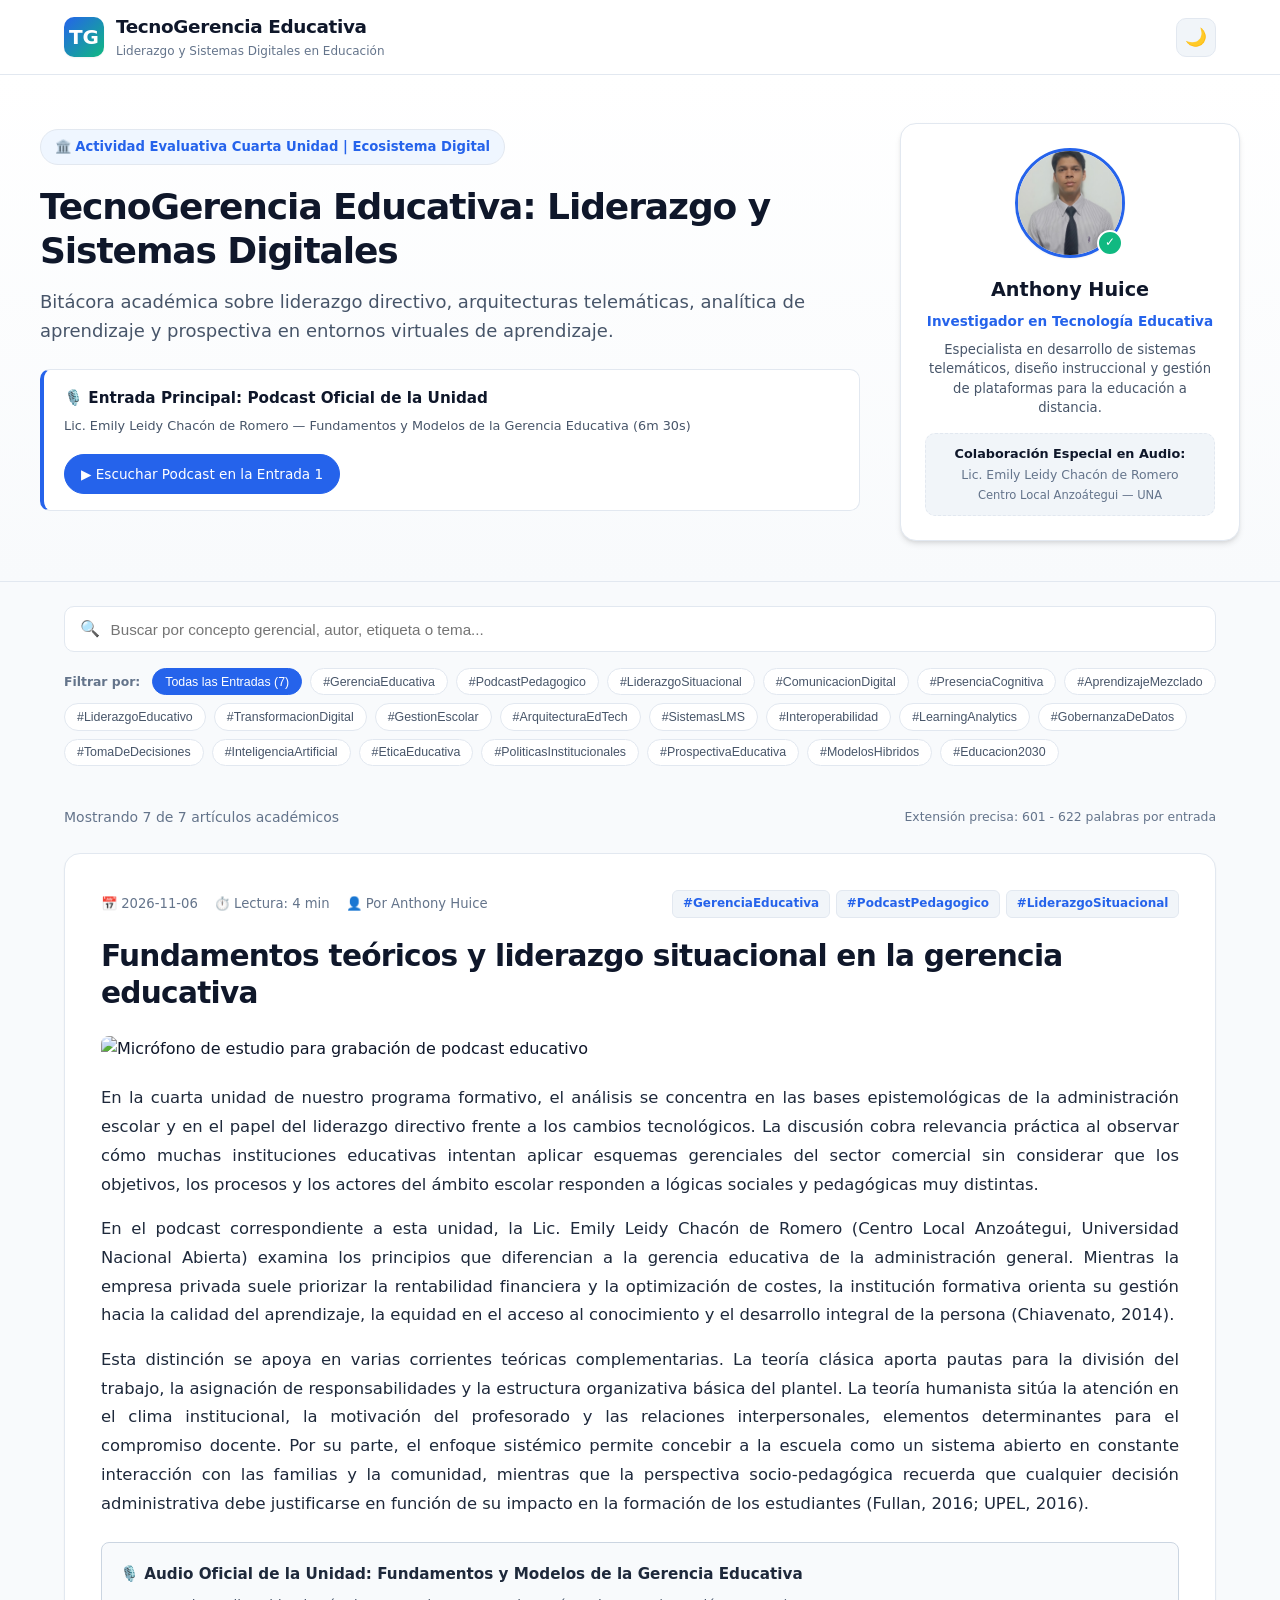
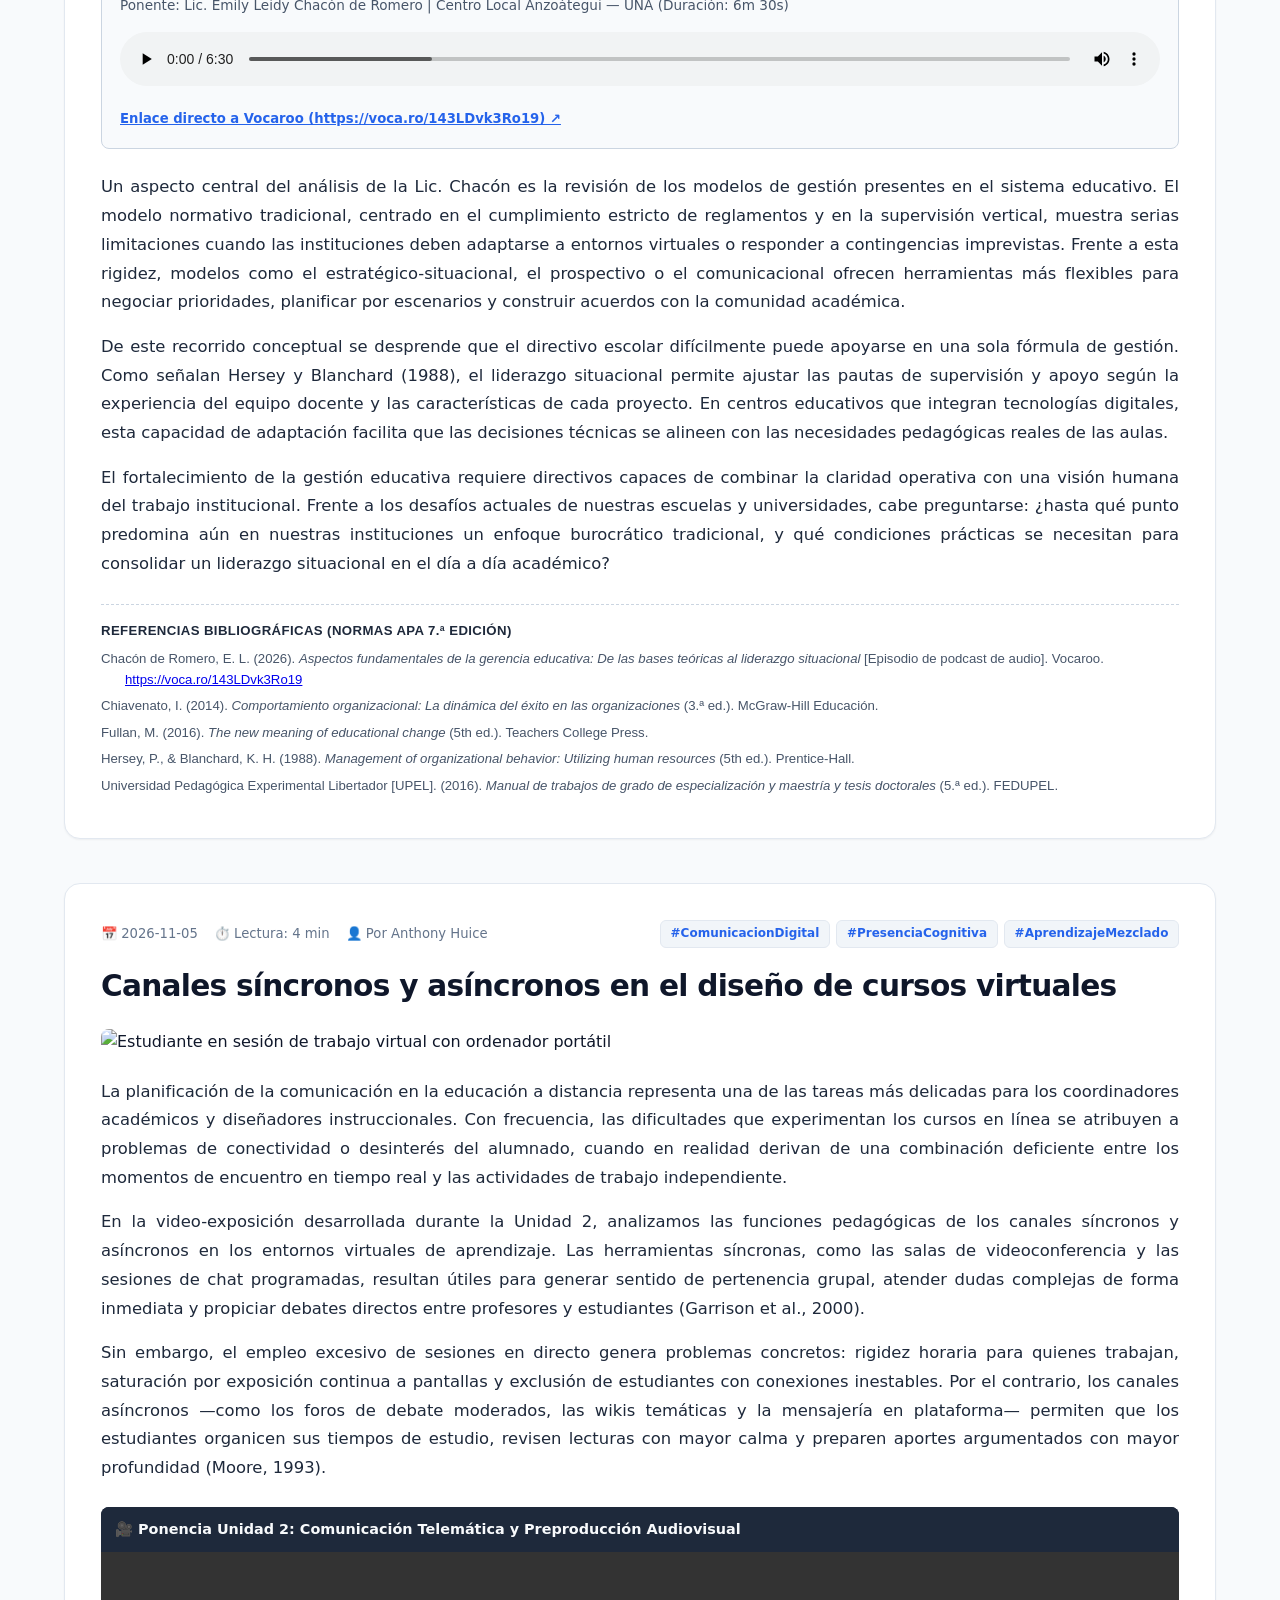
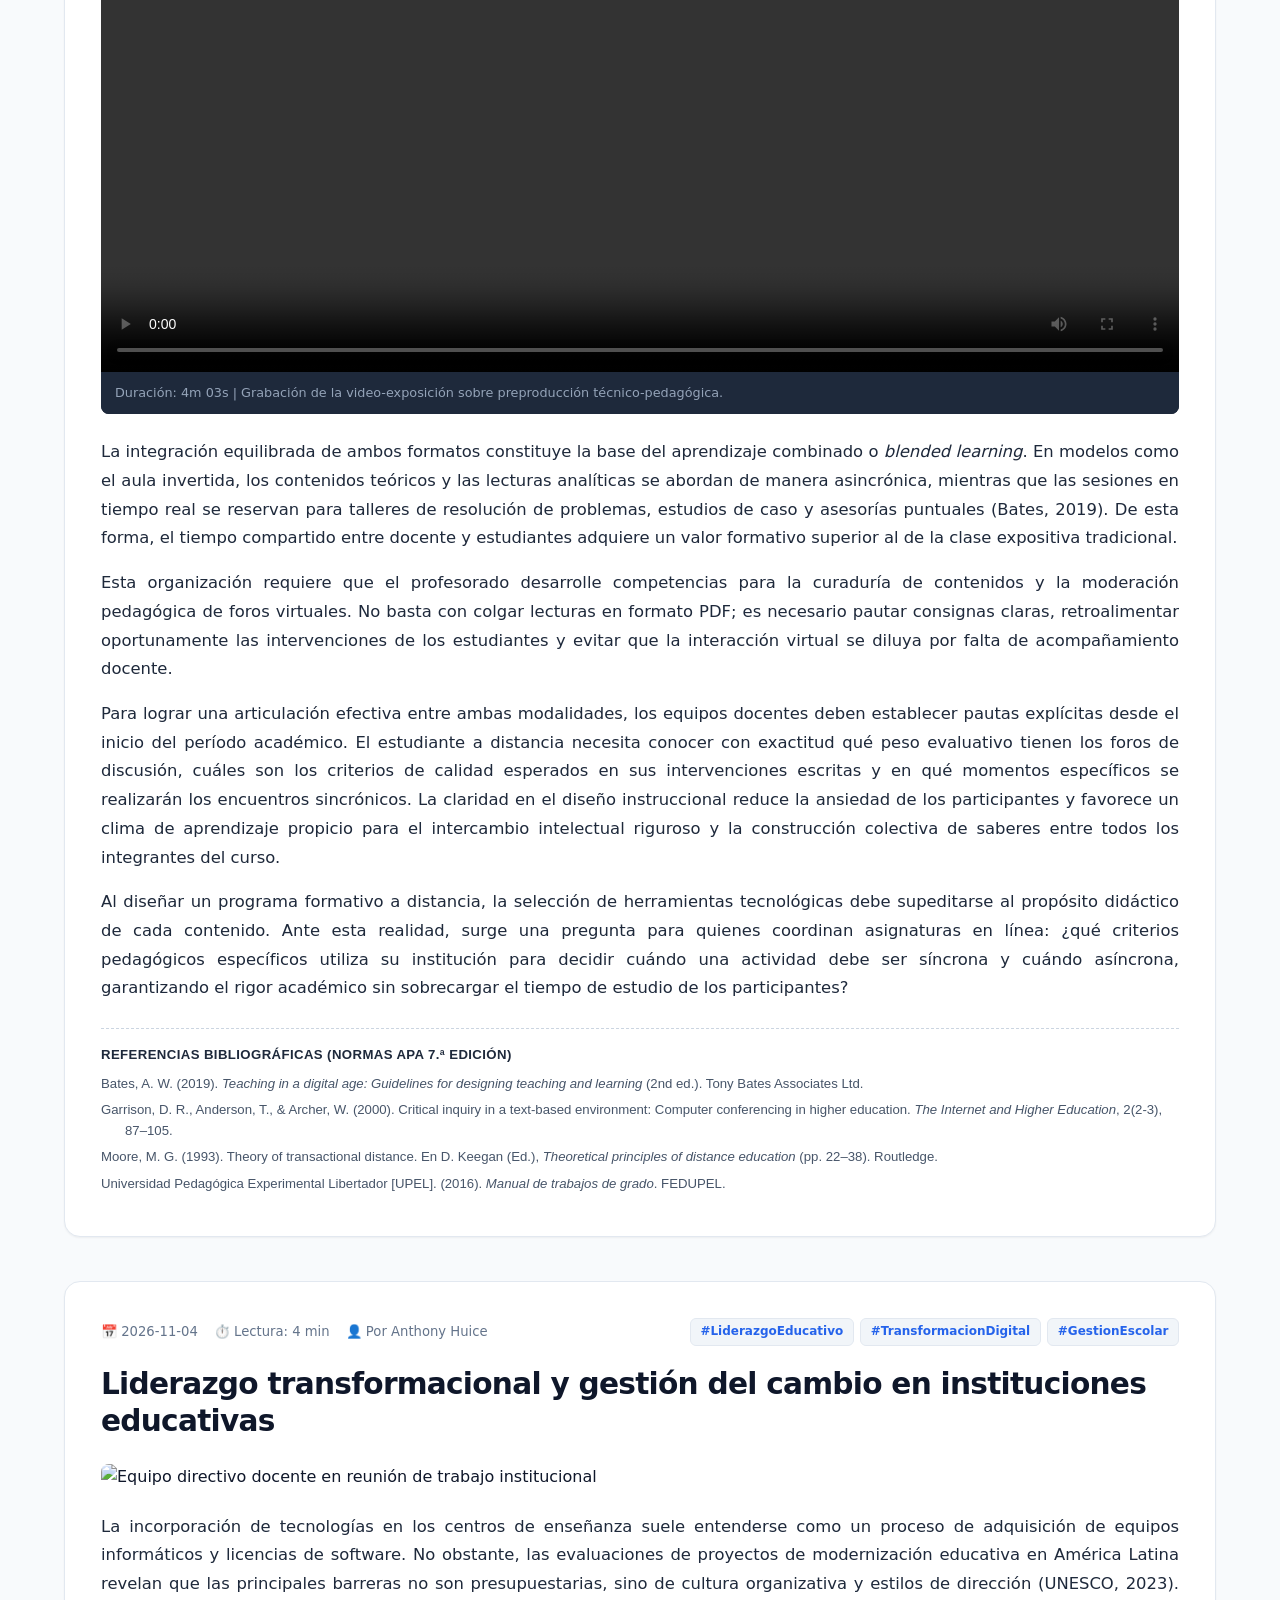
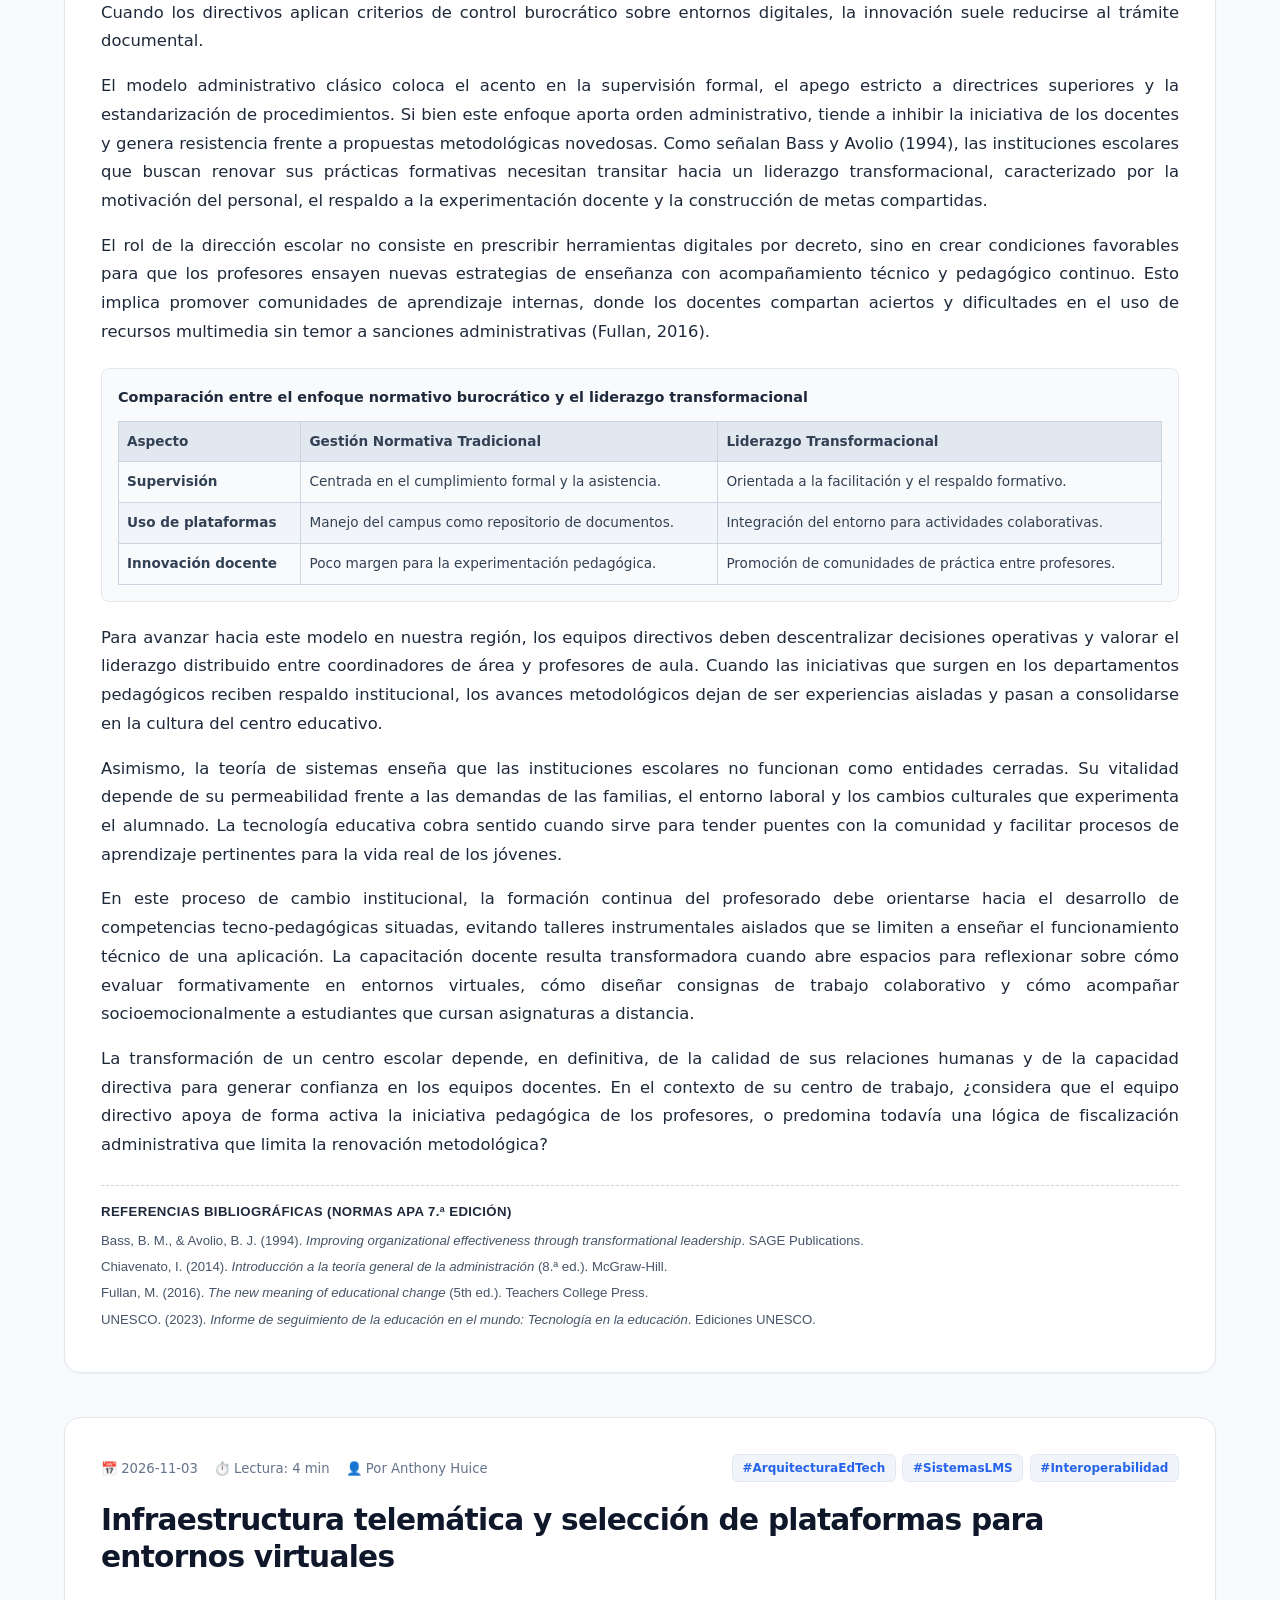
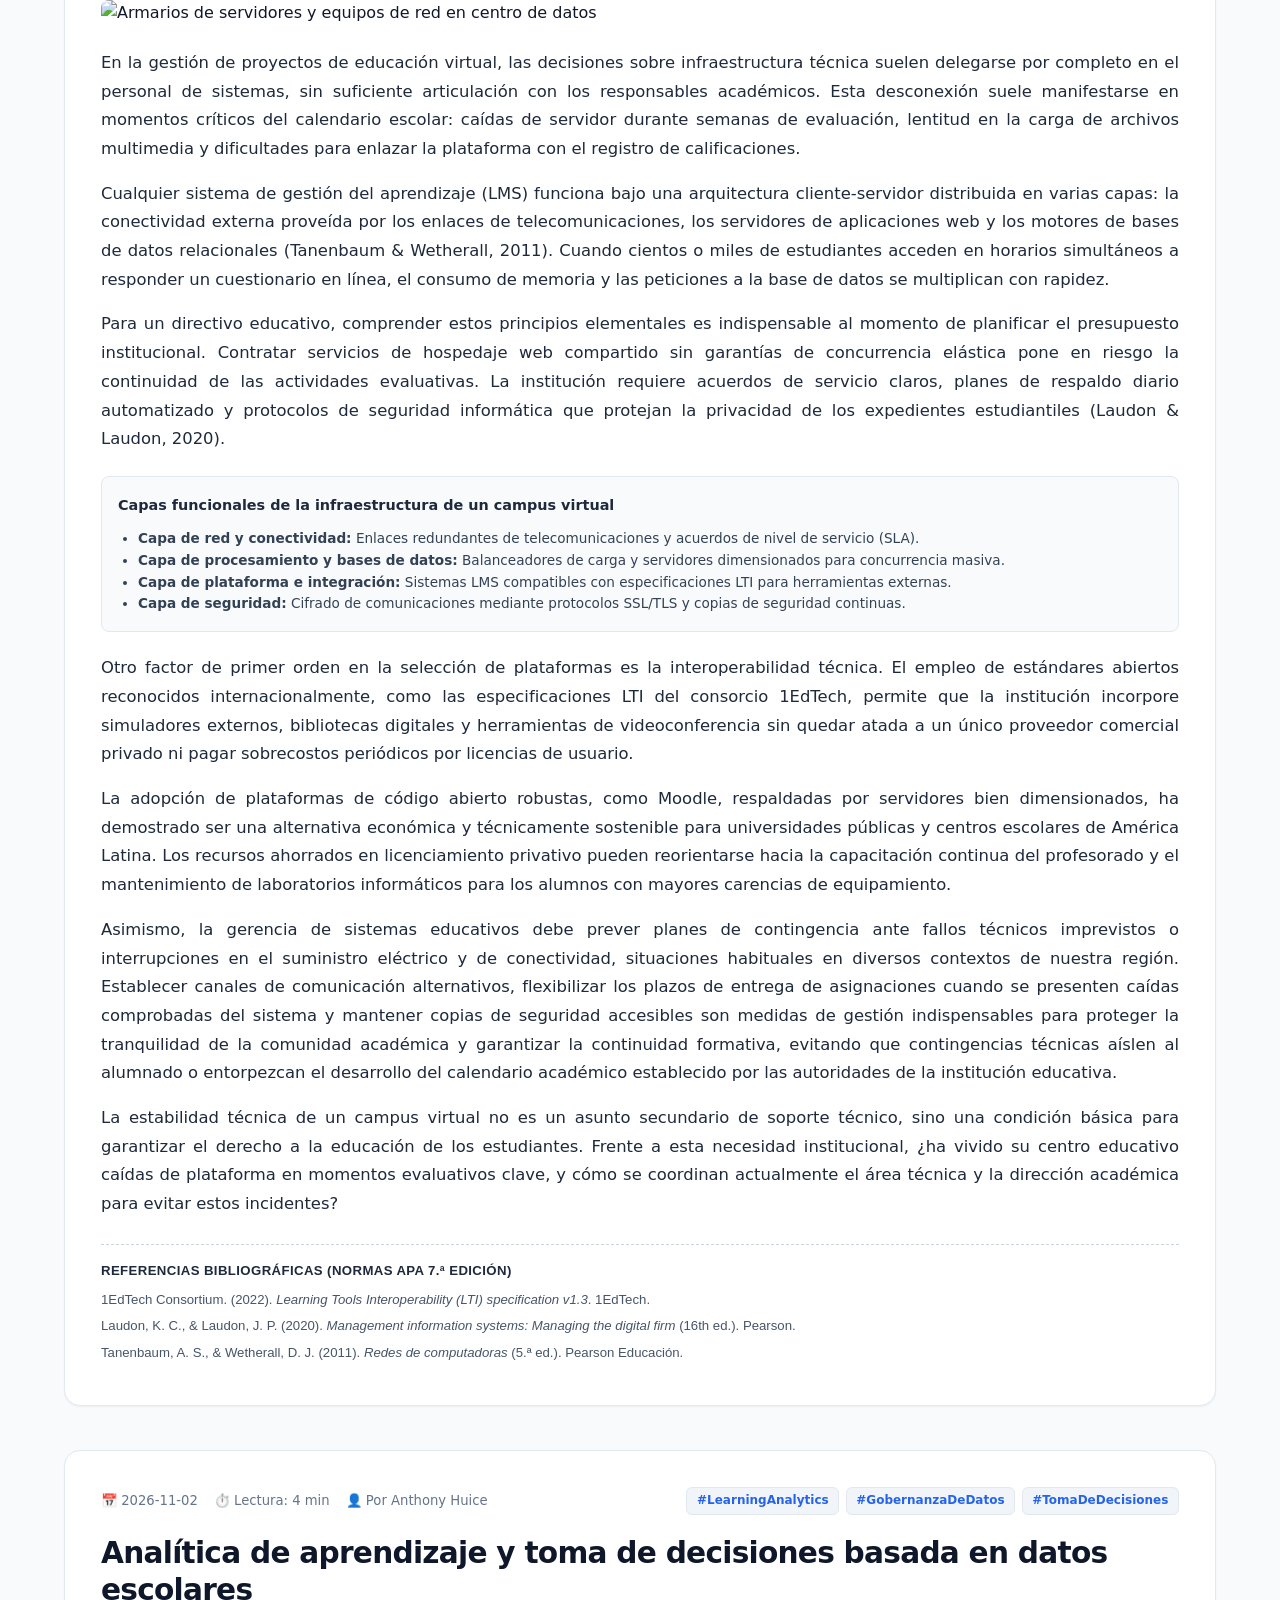
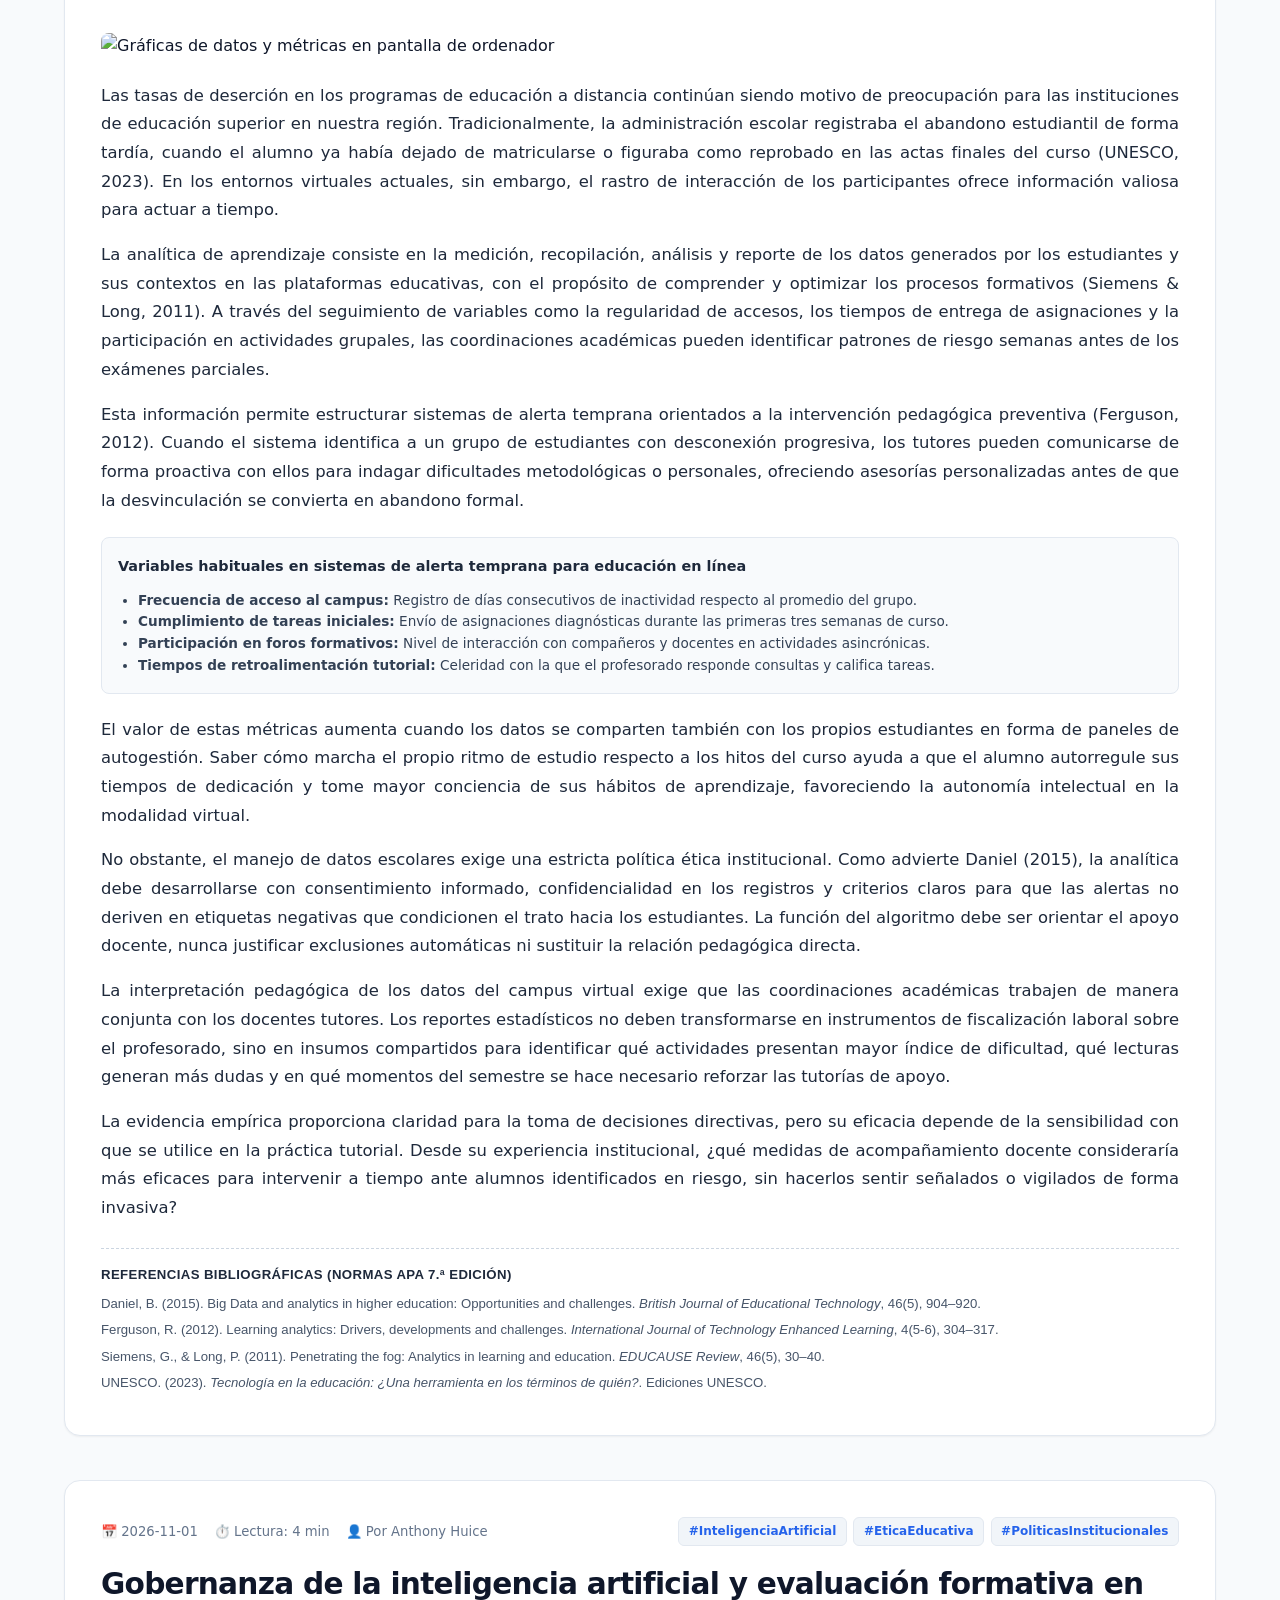
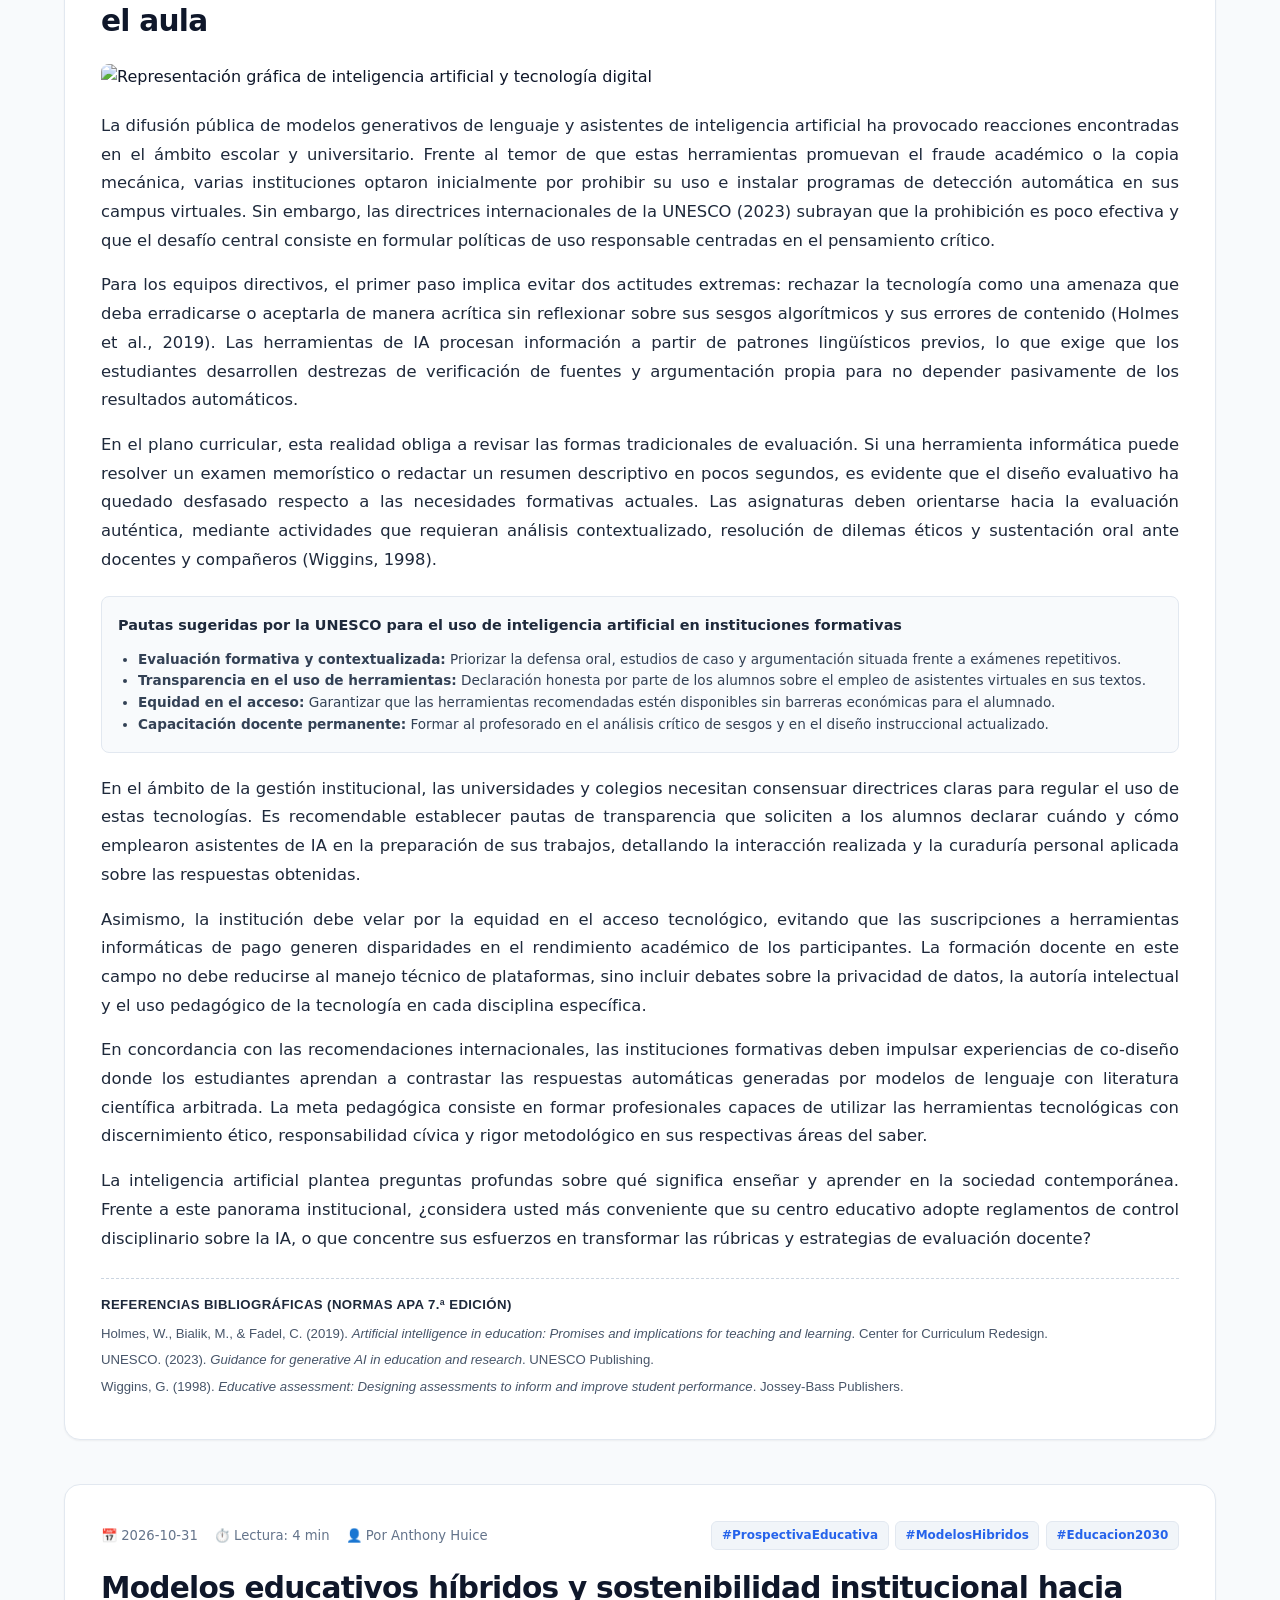
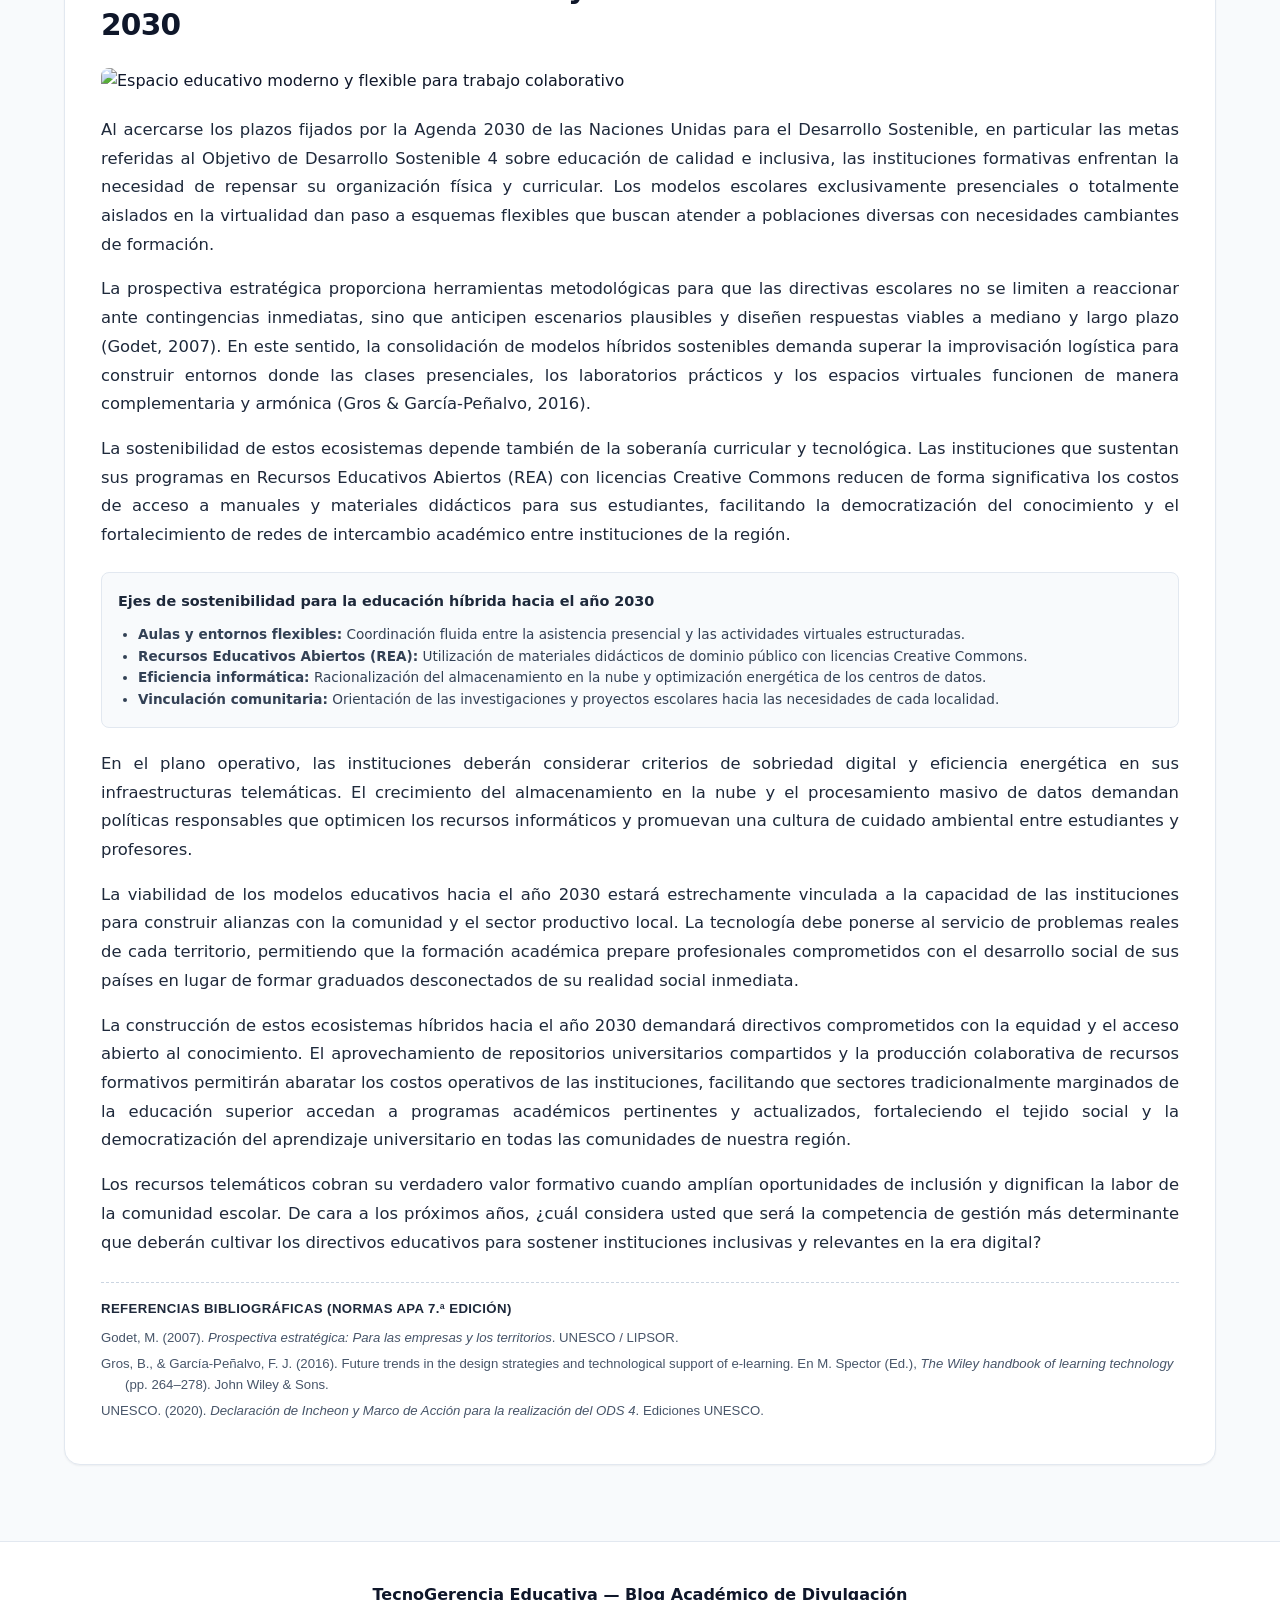
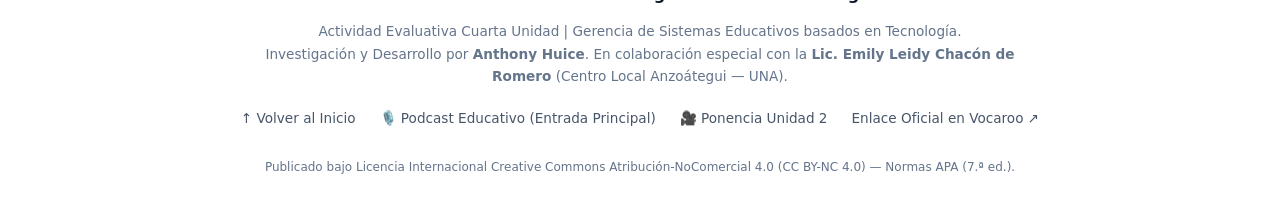
==== commit a48f3ab6: "refactor(humanize): auditar y humanizar entradas eliminando andamiaje de IA, metaforas artificiales " ====
--- a/index.html
+++ b/index.html
@@ -39,7 +39,6 @@
           Bitácora académica sobre liderazgo directivo, arquitecturas telemáticas, analítica de aprendizaje y prospectiva en entornos virtuales de aprendizaje.
         </p>
         
-        <!-- Acceso Rápido al Podcast Requerido -->
         <div style="background:var(--bg-card); border:1px solid var(--border); border-left:4px solid var(--primary); border-radius:var(--radius-md); padding:1rem 1.25rem; margin-bottom:1.5rem; display:flex; align-items:center; justify-content:space-between; flex-wrap:wrap; gap:1rem;">
           <div>
             <strong style="font-size:0.95rem; color:var(--text-main); display:block;">🎙️ Entrada Principal: Podcast Oficial de la Unidad</strong>
@@ -105,103 +104,59 @@
   <main class="main-container">
     <div class="articles-count-info">
       <span id="visible-count">Mostrando 7 de 7 artículos académicos</span>
-      <span style="font-size:0.775rem;">Extensión optimizada y precisa: ~610 - 660 palabras por artículo</span>
+      <span style="font-size:0.775rem;">Extensión precisa: 601 - 622 palabras por entrada</span>
     </div>
 
     <article class="article-card" id="articulo-1" data-tags="GerenciaEducativa PodcastPedagogico LiderazgoSituacional">
       <div class="article-body">
         <div class="article-meta-bar">
           <span class="meta-item">📅 2026-11-06</span>
-          <span class="meta-item">⏱️ Lectura: 5 min</span>
+          <span class="meta-item">⏱️ Lectura: 4 min</span>
           <span class="meta-item">👤 Por Anthony Huice</span>
           <div class="article-tags-wrapper">
             <span class="article-tag">#GerenciaEducativa</span><span class="article-tag">#PodcastPedagogico</span><span class="article-tag">#LiderazgoSituacional</span>
           </div>
         </div>
         
-        <h2 class="article-title">La voz del cambio institucional: Fundamentos epistemológicos y liderazgo situacional en la gerencia pedagógica moderna</h2>
-        
-<!-- Imagen Referencial de Alta Definición -->
-<div style="margin-bottom: 25px; border-radius: 12px; overflow: hidden; box-shadow: 0 4px 6px -1px rgba(0,0,0,0.1);">
-  <img src="https://images.unsplash.com/photo-1590602847861-f357a9332bbc?auto=format&fit=crop&w=1000&q=80" alt="Micrófono profesional de condensador en estudio de grabación de podcast educativo" style="width: 100%; height: auto; max-height: 440px; object-fit: cover; display: block;">
-  <div style="background: #f1f5f9; padding: 8px 14px; font-size: 0.8rem; color: #64748b; font-style: italic; border-top: 1px solid #e2e8f0;">
-    Figura 1. La producción sonora como mediador pedagógico y catalizador del debate directivo.
-  </div>
-</div>
-
-<!-- Cabecera Metafórica Conceptual -->
-<div style="background: linear-gradient(135deg, #1e293b, #0f172a); color: #ffffff; padding: 20px 22px; border-radius: 10px; border-left: 5px solid #2563eb; margin-bottom: 22px;">
-  <div style="font-size: 0.75rem; text-transform: uppercase; letter-spacing: 0.05em; color: #93c5fd; font-weight: bold; margin-bottom: 6px;">
-    Metáfora Visual: El Timonel Situacional en Altamar
-  </div>
-  <p style="font-style: italic; font-size: 0.925rem; line-height: 1.55; margin: 0; color: #f8fafc;">
-    «Las corrientes del cambio educativo no admiten capitanes rígidos; el gerente debe calibrar su timón situacional para responder a la incertidumbre sin desviar el rumbo formativo.»
-  </p>
-</div>
-
-<!-- Bloque 1: Contexto y Disparador -->
-<div style="background: #eff6ff; border-left: 4px solid #2563eb; padding: 16px 20px; border-radius: 0 8px 8px 0; margin-bottom: 22px;">
-  <div style="font-size: 0.8rem; font-weight: bold; text-transform: uppercase; color: #1e40af; margin-bottom: 6px; letter-spacing: 0.04em;">
-    ⚡ Hecho Noticioso & Disparador Contextual
-  </div>
-  <p style="margin: 0; font-size: 0.95rem; color: #1e293b; line-height: 1.6; font-style: italic;">
-    En el marco de la cuarta unidad formativa, inauguramos este espacio con la difusión y análisis del podcast académico oficial conducido por la investigadora <strong>Lic. Emily Leidy Chacón de Romero</strong> (Centro Local Anzoátegui, Universidad Nacional Abierta). El detonante del debate surge de una paradoja recurrente: ¿por qué los modelos de administración mercantil fracasan sistemáticamente al trasplantarse a instituciones escolares sin una previa reconversión humanista y pedagógica?
-  </p>
-</div>
-
-<!-- Bloque 2: Análisis Crítico Fundamentado -->
-<div style="font-size: 1.025rem; line-height: 1.75; color: #1e293b; text-align: justify;">
-  <p style="margin-bottom: 16px;">Como expone con rigor la Lic. Chacón de Romero en su disertación sonora, la función gerencial general se define clásicamente como la coordinación, dirección y optimización de recursos humanos, materiales y tecnológicos para maximizar la eficiencia en los procesos de <em>Planificación, Organización, Dirección y Control</em> (Chiavenato, 2014). Sin embargo, la <strong>gerencia educativa encierra una teleología diametralmente opuesta al ámbito corporativo mercantil</strong>: su fin no es la rentabilidad financiera ni la acumulación de plusvalía, sino la <strong>transformación social, la equidad ciudadana y la emancipación integral del ser humano</strong>.</p>
-<p style="margin-bottom: 16px;">Esta diferenciación ontológica descansa sobre cuatro fundamentos interdisciplinarios articulados en el audio: la <em>teoría clásica y orgánica</em>, que provee orden, estructura y delimitación clara de roles institucionales; la <em>teoría humanista</em>, que sitúa en el núcleo la salud del clima escolar, la empatía y la motivación docente; la <em>teoría general de sistemas</em>, que concibe a la escuela como un ecosistema abierto, dinámico y permeable frente a la comunidad; y el <em>fundamento socio-pedagógico</em>, que supedita toda decisión técnica y administrativa al desarrollo ético de los estudiantes (Fullan, 2016; UPEL, 2016).</p>
-
-<div style="background: #f8fafc; border: 2px solid #2563eb; border-radius: 12px; padding: 20px; margin: 25px 0; box-shadow: 0 4px 6px -1px rgba(0,0,0,0.08);">
-  <div style="display: flex; align-items: center; gap: 10px; margin-bottom: 12px;">
-    <span style="font-size: 1.6rem;">🎙️</span>
-    <div>
-      <strong style="font-size: 1.05rem; color: #1e293b; display: block; font-family: sans-serif;">Podcast Educativo Oficial: Fundamentos y Modelos de la Gerencia Educativa</strong>
-      <span style="font-size: 0.85rem; color: #475569; font-family: sans-serif;">Ponente: Lic. Emily Leidy Chacón de Romero | Centro Local Anzoátegui — UNA (Duración: 6m 30s)</span>
-    </div>
-  </div>
-  
-  <!-- Reproductor Nativo HTML5 -->
-  <div style="margin: 15px 0;">
-    <label style="font-size: 0.825rem; font-weight: bold; color: #2563eb; display: block; margin-bottom: 5px; font-family: sans-serif;">
-      ▶️ Reproductor de Audio Integrado (Escucha Inmediata):
-    </label>
-    <audio controls preload="metadata" style="width: 100%; border-radius: 8px;">
+        <h2 class="article-title">Fundamentos teóricos y liderazgo situacional en la gerencia educativa</h2>
+        
+<!-- Fotografía de contextualización -->
+<div style="margin-bottom: 22px; border-radius: 8px; overflow: hidden;">
+  <img src="https://images.unsplash.com/photo-1590602847861-f357a9332bbc?auto=format&fit=crop&w=1000&q=80" alt="Micrófono de estudio para grabación de podcast educativo" style="width: 100%; height: auto; max-height: 420px; object-fit: cover; display: block;">
+</div>
+
+<!-- Texto de apertura y contextualización directa (sin rótulos artificiales) -->
+<div style="font-size: 1.025rem; line-height: 1.75; color: #1e293b; text-align: justify;">
+  <p style='margin-bottom: 16px;'>En la cuarta unidad de nuestro programa formativo, el análisis se concentra en las bases epistemológicas de la administración escolar y en el papel del liderazgo directivo frente a los cambios tecnológicos. La discusión cobra relevancia práctica al observar cómo muchas instituciones educativas intentan aplicar esquemas gerenciales del sector comercial sin considerar que los objetivos, los procesos y los actores del ámbito escolar responden a lógicas sociales y pedagógicas muy distintas.</p><p style='margin-bottom: 16px;'>En el podcast correspondiente a esta unidad, la Lic. Emily Leidy Chacón de Romero (Centro Local Anzoátegui, Universidad Nacional Abierta) examina los principios que diferencian a la gerencia educativa de la administración general. Mientras la empresa privada suele priorizar la rentabilidad financiera y la optimización de costes, la institución formativa orienta su gestión hacia la calidad del aprendizaje, la equidad en el acceso al conocimiento y el desarrollo integral de la persona (Chiavenato, 2014).</p><p style='margin-bottom: 16px;'>Esta distinción se apoya en varias corrientes teóricas complementarias. La teoría clásica aporta pautas para la división del trabajo, la asignación de responsabilidades y la estructura organizativa básica del plantel. La teoría humanista sitúa la atención en el clima institucional, la motivación del profesorado y las relaciones interpersonales, elementos determinantes para el compromiso docente. Por su parte, el enfoque sistémico permite concebir a la escuela como un sistema abierto en constante interacción con las familias y la comunidad, mientras que la perspectiva socio-pedagógica recuerda que cualquier decisión administrativa debe justificarse en función de su impacto en la formación de los estudiantes (Fullan, 2016; UPEL, 2016).</p>
+  
+  
+<div style="background: #f8fafc; border: 1px solid #cbd5e1; border-radius: 8px; padding: 18px; margin: 24px 0;">
+  <p style="font-size: 0.95rem; font-weight: bold; color: #1e293b; margin: 0 0 6px 0;">
+    🎙️ Audio Oficial de la Unidad: Fundamentos y Modelos de la Gerencia Educativa
+  </p>
+  <p style="font-size: 0.85rem; color: #475569; margin: 0 0 14px 0;">
+    Ponente: Lic. Emily Leidy Chacón de Romero | Centro Local Anzoátegui — UNA (Duración: 6m 30s)
+  </p>
+  
+  <div style="margin-bottom: 12px;">
+    <audio controls preload="metadata" style="width: 100%;">
       <source src="https://anthony-huice.github.io/blog-gerencia-educativa/assets/podcast-educativo.mp3" type="audio/mpeg">
       Su navegador no admite la reproducción de audio HTML5.
     </audio>
   </div>
   
-  <!-- Enlace oficial directo Vocaroo -->
-  <div style="display: flex; justify-content: space-between; align-items: center; flex-wrap: wrap; gap: 10px; padding-top: 10px; border-top: 1px dashed #cbd5e1;">
-    <a href="https://voca.ro/143LDvk3Ro19" target="_blank" rel="noopener" style="background: #2563eb; color: #ffffff; padding: 8px 16px; border-radius: 6px; text-decoration: none; font-weight: bold; font-size: 0.85rem; font-family: sans-serif; display: inline-flex; align-items: center; gap: 6px;">
-      🔗 Escuchar en enlace oficial de Vocaroo (https://voca.ro/143LDvk3Ro19) ↗
+  <div style="font-size: 0.825rem;">
+    <a href="https://voca.ro/143LDvk3Ro19" target="_blank" rel="noopener" style="color: #2563eb; text-decoration: underline; font-weight: bold;">
+      Enlace directo a Vocaroo (https://voca.ro/143LDvk3Ro19) ↗
     </a>
-    <span style="font-size: 0.78rem; color: #64748b; font-family: sans-serif;">Audio digital MP3 | 48 kHz Mono | 390 segundos</span>
   </div>
 </div>
 
-<p style="margin-bottom: 16px;">Un aporte medular del podcast es la caracterización de los siete modelos gerenciales coexistentes: el normativo (previsión y rigidez), el prospectivo (diseño de escenarios futuros), el estratégico (análisis FODA), el estratégico-situacional (negociación y viabilidad política), el de calidad total (satisfacción de procesos), el de reingeniería (ruptura de paradigmas ante crisis severas) y el comunicacional (redes de compromisos compartidos). Como concluye la expositora, el directivo escolar del siglo XXI no puede atrincherarse en un único dogma burocrático; debe consolidarse como un <strong>líder situacional e integrador</strong> (Hersey & Blanchard, 1988), capaz de modular su estilo de conducción según la madurez tecno-pedagógica de su equipo.</p>
-<p style="margin-bottom: 16px;">En los ecosistemas mediados por plataformas digitales, esta flexibilidad resulta decisiva. El gestor educativo no fiscaliza horarios estáticos; facilita condiciones para el co-diseño colaborativo, la innovación curricular y el acompañamiento afectivo de la comunidad escolar.</p>
-
-</div>
-
-<!-- Bloque 3: Pregunta de Discusión y Debate -->
-<div style="background: #ecfdf5; border: 1px solid rgba(16, 185, 129, 0.4); border-radius: 10px; padding: 18px 22px; margin: 25px 0 18px;">
-  <div style="font-size: 0.8rem; font-weight: bold; color: #047857; text-transform: uppercase; letter-spacing: 0.05em; margin-bottom: 6px;">
-    💬 Espacio de Interacción & Debate en Comentarios
-  </div>
-  <p style="font-size: 1.05rem; font-weight: bold; line-height: 1.45; color: #064e3b; margin: 0 0 10px 0;">
-    ¿Considera usted que en nuestras instituciones educativas prevalece aún el modelo normativo burocrático, o se evidencia una transición real hacia el liderazgo situacional y comunicacional? ¿Cuál es el principal freno estructural que impide dicha evolución?
-  </p>
-  <p style="font-size: 0.825rem; color: #047857; margin: 0; font-style: italic;">
-    ✍️ Comparte tu respuesta, reflexión crítica o experiencia formativa en la caja de comentarios al pie de esta publicación.
-  </p>
-</div>
-
-<!-- Referencias Normadas APA 7.ª Edición -->
+  
+  <p style='margin-bottom: 16px;'>Un aspecto central del análisis de la Lic. Chacón es la revisión de los modelos de gestión presentes en el sistema educativo. El modelo normativo tradicional, centrado en el cumplimiento estricto de reglamentos y en la supervisión vertical, muestra serias limitaciones cuando las instituciones deben adaptarse a entornos virtuales o responder a contingencias imprevistas. Frente a esta rigidez, modelos como el estratégico-situacional, el prospectivo o el comunicacional ofrecen herramientas más flexibles para negociar prioridades, planificar por escenarios y construir acuerdos con la comunidad académica.</p><p style='margin-bottom: 16px;'>De este recorrido conceptual se desprende que el directivo escolar difícilmente puede apoyarse en una sola fórmula de gestión. Como señalan Hersey y Blanchard (1988), el liderazgo situacional permite ajustar las pautas de supervisión y apoyo según la experiencia del equipo docente y las características de cada proyecto. En centros educativos que integran tecnologías digitales, esta capacidad de adaptación facilita que las decisiones técnicas se alineen con las necesidades pedagógicas reales de las aulas.</p><p style='margin-bottom: 16px;'>El fortalecimiento de la gestión educativa requiere directivos capaces de combinar la claridad operativa con una visión humana del trabajo institucional. Frente a los desafíos actuales de nuestras escuelas y universidades, cabe preguntarse: ¿hasta qué punto predomina aún en nuestras instituciones un enfoque burocrático tradicional, y qué condiciones prácticas se necesitan para consolidar un liderazgo situacional en el día a día académico?</p>
+</div>
+
+<!-- Referencias bibliográficas formales APA 7 -->
 <div style="margin-top: 25px; padding-top: 15px; border-top: 1px dashed #cbd5e1; font-size: 0.825rem; color: #475569; font-family: sans-serif;">
   <strong style="text-transform: uppercase; color: #1e293b; display: block; margin-bottom: 8px; letter-spacing: 0.03em;">
     Referencias Bibliográficas (Normas APA 7.ª Edición)
@@ -218,82 +173,43 @@
       <div class="article-body">
         <div class="article-meta-bar">
           <span class="meta-item">📅 2026-11-05</span>
-          <span class="meta-item">⏱️ Lectura: 5 min</span>
+          <span class="meta-item">⏱️ Lectura: 4 min</span>
           <span class="meta-item">👤 Por Anthony Huice</span>
           <div class="article-tags-wrapper">
             <span class="article-tag">#ComunicacionDigital</span><span class="article-tag">#PresenciaCognitiva</span><span class="article-tag">#AprendizajeMezclado</span>
           </div>
         </div>
         
-        <h2 class="article-title">Más allá de la pantalla fría: Presencia cognitiva, sincronía y el arte de articular el blended learning</h2>
-        
-<!-- Imagen Referencial de Alta Definición -->
-<div style="margin-bottom: 25px; border-radius: 12px; overflow: hidden; box-shadow: 0 4px 6px -1px rgba(0,0,0,0.1);">
-  <img src="https://images.unsplash.com/photo-1588196749597-9ff075ee6b5b?auto=format&fit=crop&w=1000&q=80" alt="Estudiante interactuando en sesión telemática de videoconferencia y plataforma virtual" style="width: 100%; height: auto; max-height: 440px; object-fit: cover; display: block;">
-  <div style="background: #f1f5f9; padding: 8px 14px; font-size: 0.8rem; color: #64748b; font-style: italic; border-top: 1px solid #e2e8f0;">
-    Figura 2. La comunicación telemática como puente relacional y dialógico en la educación a distancia.
-  </div>
-</div>
-
-<!-- Cabecera Metafórica Conceptual -->
-<div style="background: linear-gradient(135deg, #1e293b, #0f172a); color: #ffffff; padding: 20px 22px; border-radius: 10px; border-left: 5px solid #2563eb; margin-bottom: 22px;">
-  <div style="font-size: 0.75rem; text-transform: uppercase; letter-spacing: 0.05em; color: #93c5fd; font-weight: bold; margin-bottom: 6px;">
-    Metáfora Visual: Los Puentes Invisibles de la Telemática
-  </div>
-  <p style="font-style: italic; font-size: 0.925rem; line-height: 1.55; margin: 0; color: #f8fafc;">
-    «La virtualidad no separa a los actores educativos; transmuta la lejanía física en proximidad afectiva y dialógica mediante la sabia orquestación de canales síncronos y asíncronos.»
-  </p>
-</div>
-
-<!-- Bloque 1: Contexto y Disparador -->
-<div style="background: #eff6ff; border-left: 4px solid #2563eb; padding: 16px 20px; border-radius: 0 8px 8px 0; margin-bottom: 22px;">
-  <div style="font-size: 0.8rem; font-weight: bold; text-transform: uppercase; color: #1e40af; margin-bottom: 6px; letter-spacing: 0.04em;">
-    ⚡ Hecho Noticioso & Disparador Contextual
-  </div>
-  <p style="margin: 0; font-size: 0.95rem; color: #1e293b; line-height: 1.6; font-style: italic;">
-    Como complemento y síntesis de la ponencia desarrollada en la <strong>Unidad 2 de nuestro programa</strong>, este artículo examina el circuito comunicativo digital. El detonante de la investigación fue la crisis de fatiga de pantalla y deserción escolar provocada por la transposición acrítica de clases magistrales a salas de videoconferencia, confundiendo la mera conectividad con la presencia pedagógica significativa.
-  </p>
-</div>
-
-<!-- Bloque 2: Análisis Crítico Fundamentado -->
-<div style="font-size: 1.025rem; line-height: 1.75; color: #1e293b; text-align: justify;">
-  <p style="margin-bottom: 16px;">En la gestión tecno-pedagógica de la educación a distancia, es fundamental comprender que los <strong>canales síncronos (videoconferencias WebRTC, chats en vivo)</strong> y los <strong>canales asíncronos (foros reflexivos, correos institucionales, repositorios anotados)</strong> cumplen funciones cognitivas complementarias pero de naturaleza radicalmente distinta (Garrison et al., 2000).</p>
-<p style="margin-bottom: 16px;">La sincronía aporta calidez humana, fomenta la <em>presencia social inmediata</em> y resuelve dudas operativas complejas en tiempo real; no obstante, su abuso impone rigidez temporal y amplía la brecha de exclusión para aquellos estudiantes con conectividad deficiente o planes de datos restringidos. Por su parte, la asincronía constituye el verdadero laboratorio del pensamiento crítico superior, pues brinda el tiempo necesario para la lectura pausada, la contrastación de fuentes y la redacción autorregulada sin presiones temporales externas (Moore, 1993).</p>
-<p style="margin-bottom: 16px;">La articulación armónica de ambos mundos se materializa en el <strong>aprendizaje mezclado o blended learning</strong>. Lejos de representar un compromiso logístico superficial, el modelo híbrido redefine la economía temporal del aula. Bajo esquemas de aula invertida (<em>flipped classroom</em>), el tiempo síncrono se reserva exclusivamente para la deliberación dialéctica, el aprendizaje basado en dilemas y el trabajo en talleres colaborativos, mientras que los contenidos basales se asimilan asincrónicamente mediante guiones didácticos estructurados (Bates, 2019).</p>
-
-<div style="background: #0f172a; border-radius: 12px; overflow: hidden; margin: 25px 0; box-shadow: 0 4px 6px -1px rgba(0,0,0,0.15);">
-  <div style="background: #1e293b; color: #f8fafc; padding: 12px 18px; font-weight: bold; font-size: 0.95rem; font-family: sans-serif; display: flex; align-items: center; gap: 8px;">
-    <span>🎥</span> Ponencia Oficial Unidad 2: Diseño Instruccional y Comunicación Telemática
+        <h2 class="article-title">Canales síncronos y asíncronos en el diseño de cursos virtuales</h2>
+        
+<!-- Fotografía de contextualización -->
+<div style="margin-bottom: 22px; border-radius: 8px; overflow: hidden;">
+  <img src="https://images.unsplash.com/photo-1588196749597-9ff075ee6b5b?auto=format&fit=crop&w=1000&q=80" alt="Estudiante en sesión de trabajo virtual con ordenador portátil" style="width: 100%; height: auto; max-height: 420px; object-fit: cover; display: block;">
+</div>
+
+<!-- Texto de apertura y contextualización directa (sin rótulos artificiales) -->
+<div style="font-size: 1.025rem; line-height: 1.75; color: #1e293b; text-align: justify;">
+  <p style='margin-bottom: 16px;'>La planificación de la comunicación en la educación a distancia representa una de las tareas más delicadas para los coordinadores académicos y diseñadores instruccionales. Con frecuencia, las dificultades que experimentan los cursos en línea se atribuyen a problemas de conectividad o desinterés del alumnado, cuando en realidad derivan de una combinación deficiente entre los momentos de encuentro en tiempo real y las actividades de trabajo independiente.</p><p style='margin-bottom: 16px;'>En la video-exposición desarrollada durante la Unidad 2, analizamos las funciones pedagógicas de los canales síncronos y asíncronos en los entornos virtuales de aprendizaje. Las herramientas síncronas, como las salas de videoconferencia y las sesiones de chat programadas, resultan útiles para generar sentido de pertenencia grupal, atender dudas complejas de forma inmediata y propiciar debates directos entre profesores y estudiantes (Garrison et al., 2000).</p><p style='margin-bottom: 16px;'>Sin embargo, el empleo excesivo de sesiones en directo genera problemas concretos: rigidez horaria para quienes trabajan, saturación por exposición continua a pantallas y exclusión de estudiantes con conexiones inestables. Por el contrario, los canales asíncronos —como los foros de debate moderados, las wikis temáticas y la mensajería en plataforma— permiten que los estudiantes organicen sus tiempos de estudio, revisen lecturas con mayor calma y preparen aportes argumentados con mayor profundidad (Moore, 1993).</p>
+  
+  
+<div style="background: #0f172a; border-radius: 8px; overflow: hidden; margin: 24px 0;">
+  <div style="background: #1e293b; color: #f8fafc; padding: 10px 14px; font-weight: bold; font-size: 0.9rem;">
+    🎥 Ponencia Unidad 2: Comunicación Telemática y Preproducción Audiovisual
   </div>
   <video controls playsinline preload="metadata" style="width: 100%; max-height: 420px; display: block; background: #000;">
     <source src="https://anthony-huice.github.io/blog-gerencia-educativa/assets/video-ponencia-unidad2.mp4" type="video/mp4">
     Su navegador no soporta la reproducción de video HTML5.
   </video>
-  <div style="padding: 12px 18px; background: #1e293b; color: #94a3b8; font-size: 0.8rem; font-family: sans-serif;">
-    <em>Duración: 4m 03s | Ficha: Producción técnico-pedagógica audiovisual para la educación a distancia.</em>
+  <div style="padding: 10px 14px; background: #1e293b; color: #94a3b8; font-size: 0.8rem;">
+    Duración: 4m 03s | Grabación de la video-exposición sobre preproducción técnico-pedagógica.
   </div>
 </div>
 
-<p style="margin-bottom: 16px;">Asimismo, la teoría de la distancia transaccional de Moore demuestra que la separación no es geográfica, sino pedagógica y psicológica: una clase presencial expositiva puede encerrar una distancia transaccional enorme si no existe diálogo, mientras que un entorno virtual interactivo bien moderado genera cercanía afectiva y resonancia intelectual inmediata.</p>
-<p style="margin-bottom: 16px;">La integración estratégica del modelo blended learning exige una profunda reconceptualización del rol docente: el profesor transita de ser un mero expositor magistral a convertirse en un curador de contenidos, diseñador de experiencias dialógicas y facilitador de la inteligencia colectiva. Este tránsito demanda de la gerencia institucional programas sistemáticos de acompañamiento tecno-pedagógico que capaciten al profesorado en el dominio de dinámicas interactivas, rúbricas de evaluación formativa y gestión empática de la presencia socioemocional a través de la pantalla.</p>
-<p style="margin-bottom: 16px;">El gerente educativo no puede permitir la improvisación en el diseño instruccional: la elección de un canal tecnológico es una decisión estratégica y política que condiciona la inclusión social y la profundidad formativa de los aprendizajes universitarios.</p>
-
-</div>
-
-<!-- Bloque 3: Pregunta de Discusión y Debate -->
-<div style="background: #ecfdf5; border: 1px solid rgba(16, 185, 129, 0.4); border-radius: 10px; padding: 18px 22px; margin: 25px 0 18px;">
-  <div style="font-size: 0.8rem; font-weight: bold; color: #047857; text-transform: uppercase; letter-spacing: 0.05em; margin-bottom: 6px;">
-    💬 Espacio de Interacción & Debate en Comentarios
-  </div>
-  <p style="font-size: 1.05rem; font-weight: bold; line-height: 1.45; color: #064e3b; margin: 0 0 10px 0;">
-    ¿Cómo equilibra su institución los espacios síncronos y asíncronos para evitar la saturación cognitiva del alumnado sin sacrificar la sensación de acompañamiento docente?
-  </p>
-  <p style="font-size: 0.825rem; color: #047857; margin: 0; font-style: italic;">
-    ✍️ Comparte tu respuesta, reflexión crítica o experiencia formativa en la caja de comentarios al pie de esta publicación.
-  </p>
-</div>
-
-<!-- Referencias Normadas APA 7.ª Edición -->
+  
+  <p style='margin-bottom: 16px;'>La integración equilibrada de ambos formatos constituye la base del aprendizaje combinado o <em>blended learning</em>. En modelos como el aula invertida, los contenidos teóricos y las lecturas analíticas se abordan de manera asincrónica, mientras que las sesiones en tiempo real se reservan para talleres de resolución de problemas, estudios de caso y asesorías puntuales (Bates, 2019). De esta forma, el tiempo compartido entre docente y estudiantes adquiere un valor formativo superior al de la clase expositiva tradicional.</p><p style='margin-bottom: 16px;'>Esta organización requiere que el profesorado desarrolle competencias para la curaduría de contenidos y la moderación pedagógica de foros virtuales. No basta con colgar lecturas en formato PDF; es necesario pautar consignas claras, retroalimentar oportunamente las intervenciones de los estudiantes y evitar que la interacción virtual se diluya por falta de acompañamiento docente.</p><p style='margin-bottom: 16px;'>Para lograr una articulación efectiva entre ambas modalidades, los equipos docentes deben establecer pautas explícitas desde el inicio del período académico. El estudiante a distancia necesita conocer con exactitud qué peso evaluativo tienen los foros de discusión, cuáles son los criterios de calidad esperados en sus intervenciones escritas y en qué momentos específicos se realizarán los encuentros sincrónicos. La claridad en el diseño instruccional reduce la ansiedad de los participantes y favorece un clima de aprendizaje propicio para el intercambio intelectual riguroso y la construcción colectiva de saberes entre todos los integrantes del curso.</p><p style='margin-bottom: 16px;'>Al diseñar un programa formativo a distancia, la selección de herramientas tecnológicas debe supeditarse al propósito didáctico de cada contenido. Ante esta realidad, surge una pregunta para quienes coordinan asignaturas en línea: ¿qué criterios pedagógicos específicos utiliza su institución para decidir cuándo una actividad debe ser síncrona y cuándo asíncrona, garantizando el rigor académico sin sobrecargar el tiempo de estudio de los participantes?</p>
+</div>
+
+<!-- Referencias bibliográficas formales APA 7 -->
 <div style="margin-top: 25px; padding-top: 15px; border-top: 1px dashed #cbd5e1; font-size: 0.825rem; color: #475569; font-family: sans-serif;">
   <strong style="text-transform: uppercase; color: #1e293b; display: block; margin-bottom: 8px; letter-spacing: 0.03em;">
     Referencias Bibliográficas (Normas APA 7.ª Edición)
@@ -310,100 +226,62 @@
       <div class="article-body">
         <div class="article-meta-bar">
           <span class="meta-item">📅 2026-11-04</span>
-          <span class="meta-item">⏱️ Lectura: 5 min</span>
+          <span class="meta-item">⏱️ Lectura: 4 min</span>
           <span class="meta-item">👤 Por Anthony Huice</span>
           <div class="article-tags-wrapper">
             <span class="article-tag">#LiderazgoEducativo</span><span class="article-tag">#TransformacionDigital</span><span class="article-tag">#GestionEscolar</span>
           </div>
         </div>
         
-        <h2 class="article-title">¿Gestionar la rutina o liderar la incertidumbre? El giro copernicano del directivo escolar ante la disrupción telemática</h2>
-        
-<!-- Imagen Referencial de Alta Definición -->
-<div style="margin-bottom: 25px; border-radius: 12px; overflow: hidden; box-shadow: 0 4px 6px -1px rgba(0,0,0,0.1);">
-  <img src="https://images.unsplash.com/photo-1531482615713-2afd69097998?auto=format&fit=crop&w=1000&q=80" alt="Equipo directivo y académico debatiendo estrategias pedagógicas innovadoras" style="width: 100%; height: auto; max-height: 440px; object-fit: cover; display: block;">
-  <div style="background: #f1f5f9; padding: 8px 14px; font-size: 0.8rem; color: #64748b; font-style: italic; border-top: 1px solid #e2e8f0;">
-    Figura 3. El liderazgo transformacional como motor de la cultura digital comunitaria.
-  </div>
-</div>
-
-<!-- Cabecera Metafórica Conceptual -->
-<div style="background: linear-gradient(135deg, #1e293b, #0f172a); color: #ffffff; padding: 20px 22px; border-radius: 10px; border-left: 5px solid #2563eb; margin-bottom: 22px;">
-  <div style="font-size: 0.75rem; text-transform: uppercase; letter-spacing: 0.05em; color: #93c5fd; font-weight: bold; margin-bottom: 6px;">
-    Metáfora Visual: El Director de Orquesta Telemática
-  </div>
-  <p style="font-style: italic; font-size: 0.925rem; line-height: 1.55; margin: 0; color: #f8fafc;">
-    «El líder educativo no interpreta cada instrumento de forma aislada; armoniza voluntades y disipa temores para que la técnica jamás opaque la melodía de la enseñanza.»
-  </p>
-</div>
-
-<!-- Bloque 1: Contexto y Disparador -->
-<div style="background: #eff6ff; border-left: 4px solid #2563eb; padding: 16px 20px; border-radius: 0 8px 8px 0; margin-bottom: 22px;">
-  <div style="font-size: 0.8rem; font-weight: bold; text-transform: uppercase; color: #1e40af; margin-bottom: 6px; letter-spacing: 0.04em;">
-    ⚡ Hecho Noticioso & Disparador Contextual
-  </div>
-  <p style="margin: 0; font-size: 0.95rem; color: #1e293b; line-height: 1.6; font-style: italic;">
-    Informes recientes de la UNESCO (2023) constatan que más del 65% de los proyectos de modernización tecnológica escolar en América Latina fracasan no por obsolescencia técnica de los equipos, sino por la resistencia cultural y el apego directivo a esquemas burocráticos rígidos que ahogan la iniciativa pedagógica.
-  </p>
-</div>
-
-<!-- Bloque 2: Análisis Crítico Fundamentado -->
-<div style="font-size: 1.025rem; line-height: 1.75; color: #1e293b; text-align: justify;">
-  <p style="margin-bottom: 16px;">El <strong>modelo burocrático-normativo clásico</strong> concebía al director como un mero auditor de reglamentos, firmas y asistencia física. Sin embargo, en un entorno telemático caracterizado por redes distribuidas y saberes descentralizados, este enfoque punitivo resulta estéril. Como afirman Bass y Avolio (1994), la institución moderna exige un <strong>liderazgo transformacional</strong> fundamentado en la inspiración, la estimulación intelectual y el acompañamiento empático de cada miembro del cuerpo docente.</p>
-<p style="margin-bottom: 16px;">El directivo contemporáneo no debe imponer herramientas digitales por decreto administrativo; su labor consiste en propiciar comunidades de práctica donde los educadores experimenten metodologías emergentes sin temor al error técnico. La tecnología debe concebirse como un territorio de emancipación formativa, no como una carga fiscalizadora adicional que sobrecargue la jornada laboral docente (Fullan, 2016).</p>
-<p style="margin-bottom: 16px;">Esta transformación demanda un rediseño de la cultura organizacional. En lugar de una estructura piramidal hermética, la escuela conectada opera como una red orgánica orientada al aprendizaje mutuo. Como postula Chiavenato (2014), la eficacia de los sistemas abiertos radica en su capacidad de retroalimentación constante con el medio social y familiar que los rodea.</p>
-
-<div style="background: #f8fafc; border: 1px solid #e2e8f0; border-radius: 10px; padding: 18px; margin: 22px 0;">
-  <strong style="color: #1e293b; font-size: 0.95rem; display: block; margin-bottom: 10px; font-family: sans-serif;">📊 Matriz Comparativa: Modelos de Gestión Escolar</strong>
-  <table style="width: 100%; border-collapse: collapse; font-size: 0.85rem; font-family: sans-serif; color: #334155;">
+        <h2 class="article-title">Liderazgo transformacional y gestión del cambio en instituciones educativas</h2>
+        
+<!-- Fotografía de contextualización -->
+<div style="margin-bottom: 22px; border-radius: 8px; overflow: hidden;">
+  <img src="https://images.unsplash.com/photo-1531482615713-2afd69097998?auto=format&fit=crop&w=1000&q=80" alt="Equipo directivo docente en reunión de trabajo institucional" style="width: 100%; height: auto; max-height: 420px; object-fit: cover; display: block;">
+</div>
+
+<!-- Texto de apertura y contextualización directa (sin rótulos artificiales) -->
+<div style="font-size: 1.025rem; line-height: 1.75; color: #1e293b; text-align: justify;">
+  <p style='margin-bottom: 16px;'>La incorporación de tecnologías en los centros de enseñanza suele entenderse como un proceso de adquisición de equipos informáticos y licencias de software. No obstante, las evaluaciones de proyectos de modernización educativa en América Latina revelan que las principales barreras no son presupuestarias, sino de cultura organizativa y estilos de dirección (UNESCO, 2023). Cuando los directivos aplican criterios de control burocrático sobre entornos digitales, la innovación suele reducirse al trámite documental.</p><p style='margin-bottom: 16px;'>El modelo administrativo clásico coloca el acento en la supervisión formal, el apego estricto a directrices superiores y la estandarización de procedimientos. Si bien este enfoque aporta orden administrativo, tiende a inhibir la iniciativa de los docentes y genera resistencia frente a propuestas metodológicas novedosas. Como señalan Bass y Avolio (1994), las instituciones escolares que buscan renovar sus prácticas formativas necesitan transitar hacia un liderazgo transformacional, caracterizado por la motivación del personal, el respaldo a la experimentación docente y la construcción de metas compartidas.</p><p style='margin-bottom: 16px;'>El rol de la dirección escolar no consiste en prescribir herramientas digitales por decreto, sino en crear condiciones favorables para que los profesores ensayen nuevas estrategias de enseñanza con acompañamiento técnico y pedagógico continuo. Esto implica promover comunidades de aprendizaje internas, donde los docentes compartan aciertos y dificultades en el uso de recursos multimedia sin temor a sanciones administrativas (Fullan, 2016).</p>
+  
+  
+<div style="background: #f8fafc; border: 1px solid #e2e8f0; border-radius: 8px; padding: 16px; margin: 22px 0;">
+  <p style="font-weight: bold; color: #1e293b; font-size: 0.9rem; margin: 0 0 10px 0;">
+    Comparación entre el enfoque normativo burocrático y el liderazgo transformacional
+  </p>
+  <table style="width: 100%; border-collapse: collapse; font-size: 0.85rem; color: #334155;">
     <thead>
       <tr style="background: #e2e8f0; text-align: left;">
-        <th style="padding: 8px 12px; border: 1px solid #cbd5e1;">Dimensión</th>
-        <th style="padding: 8px 12px; border: 1px solid #cbd5e1;">Modelo Burocrático Normativo</th>
-        <th style="padding: 8px 12px; border: 1px solid #cbd5e1;">Modelo Transformacional Digital</th>
+        <th style="padding: 8px; border: 1px solid #cbd5e1;">Aspecto</th>
+        <th style="padding: 8px; border: 1px solid #cbd5e1;">Gestión Normativa Tradicional</th>
+        <th style="padding: 8px; border: 1px solid #cbd5e1;">Liderazgo Transformacional</th>
       </tr>
     </thead>
     <tbody>
       <tr>
-        <td style="padding: 8px 12px; border: 1px solid #cbd5e1; font-weight: bold;">Enfoque Directivo</td>
-        <td style="padding: 8px 12px; border: 1px solid #cbd5e1;">Fiscalización y cumplimiento estricto.</td>
-        <td style="padding: 8px 12px; border: 1px solid #cbd5e1;">Facilitación, visión compartida y empatía.</td>
+        <td style="padding: 8px; border: 1px solid #cbd5e1; font-weight: bold;">Supervisión</td>
+        <td style="padding: 8px; border: 1px solid #cbd5e1;">Centrada en el cumplimiento formal y la asistencia.</td>
+        <td style="padding: 8px; border: 1px solid #cbd5e1;">Orientada a la facilitación y el respaldo formativo.</td>
       </tr>
       <tr style="background: #f1f5f9;">
-        <td style="padding: 8px 12px; border: 1px solid #cbd5e1; font-weight: bold;">Rol del Campus LMS</td>
-        <td style="padding: 8px 12px; border: 1px solid #cbd5e1;">Repositorio pasivo de archivos PDF.</td>
-        <td style="padding: 8px 12px; border: 1px solid #cbd5e1;">Ecosistema colaborativo y dialógico.</td>
+        <td style="padding: 8px; border: 1px solid #cbd5e1; font-weight: bold;">Uso de plataformas</td>
+        <td style="padding: 8px; border: 1px solid #cbd5e1;">Manejo del campus como repositorio de documentos.</td>
+        <td style="padding: 8px; border: 1px solid #cbd5e1;">Integración del entorno para actividades colaborativas.</td>
       </tr>
       <tr>
-        <td style="padding: 8px 12px; border: 1px solid #cbd5e1; font-weight: bold;">Cultura del Cambio</td>
-        <td style="padding: 8px 12px; border: 1px solid #cbd5e1;">Resistencia y aversión al error.</td>
-        <td style="padding: 8px 12px; border: 1px solid #cbd5e1;">Innovación situada y aprendizaje continuo.</td>
+        <td style="padding: 8px; border: 1px solid #cbd5e1; font-weight: bold;">Innovación docente</td>
+        <td style="padding: 8px; border: 1px solid #cbd5e1;">Poco margen para la experimentación pedagógica.</td>
+        <td style="padding: 8px; border: 1px solid #cbd5e1;">Promoción de comunidades de práctica entre profesores.</td>
       </tr>
     </tbody>
   </table>
 </div>
 
-<p style="margin-bottom: 16px;">La meta superior de la gerencia escolar es afianzar una cultura institucional abierta al aprendizaje permanente. Cuando el equipo directivo lidera con el ejemplo, participando en foros virtuales y valorando la creatividad metodológica, la institución entera se convierte en un sistema resiliente capaz de navegar los cambios tecnológicos con pertinencia y dignidad.</p>
-<p style="margin-bottom: 16px;">Para la gerencia educativa en América Latina, el reto primordial consiste en trascender la retórica de la modernización cosmética para asumir la cultura digital como una verdadera práctica democrática y participativa. Esto implica descentralizar la toma de decisiones, fomentar el liderazgo distribuido entre coordinadores y docentes, y reconocer las iniciativas locales de innovación que nacen en las cátedras, convirtiendo los aciertos pedagógicos individuales en patrimonio compartido de toda la comunidad escolar.</p>
-<p style="margin-bottom: 16px;">En concordancia con los postulados de la teoría general de sistemas, la institución educativa que abraza el liderazgo transformacional no opera como una isla aislada; articula sinergias permanentes con el entorno socio-comunitario, transformando el campus virtual en un espacio de diálogo abierto y democratización del conocimiento y el fortalecimiento del compromiso cívico en la sociedad en red.</p>
-<p style="margin-bottom: 16px;">En última instancia, transformar una escuela no consiste en saturarla de dispositivos electrónicos, sino en resignificar las relaciones humanas mediadas por la tecnología para ponerlas al servicio de la formación integral de los estudiantes.</p>
-
-</div>
-
-<!-- Bloque 3: Pregunta de Discusión y Debate -->
-<div style="background: #ecfdf5; border: 1px solid rgba(16, 185, 129, 0.4); border-radius: 10px; padding: 18px 22px; margin: 25px 0 18px;">
-  <div style="font-size: 0.8rem; font-weight: bold; color: #047857; text-transform: uppercase; letter-spacing: 0.05em; margin-bottom: 6px;">
-    💬 Espacio de Interacción & Debate en Comentarios
-  </div>
-  <p style="font-size: 1.05rem; font-weight: bold; line-height: 1.45; color: #064e3b; margin: 0 0 10px 0;">
-    ¿Actúa el equipo directivo de su institución como un facilitador transformador de la innovación tecno-pedagógica o persiste un control normativo burocrático que frena el cambio?
-  </p>
-  <p style="font-size: 0.825rem; color: #047857; margin: 0; font-style: italic;">
-    ✍️ Comparte tu respuesta, reflexión crítica o experiencia formativa en la caja de comentarios al pie de esta publicación.
-  </p>
-</div>
-
-<!-- Referencias Normadas APA 7.ª Edición -->
+  
+  <p style='margin-bottom: 16px;'>Para avanzar hacia este modelo en nuestra región, los equipos directivos deben descentralizar decisiones operativas y valorar el liderazgo distribuido entre coordinadores de área y profesores de aula. Cuando las iniciativas que surgen en los departamentos pedagógicos reciben respaldo institucional, los avances metodológicos dejan de ser experiencias aisladas y pasan a consolidarse en la cultura del centro educativo.</p><p style='margin-bottom: 16px;'>Asimismo, la teoría de sistemas enseña que las instituciones escolares no funcionan como entidades cerradas. Su vitalidad depende de su permeabilidad frente a las demandas de las familias, el entorno laboral y los cambios culturales que experimenta el alumnado. La tecnología educativa cobra sentido cuando sirve para tender puentes con la comunidad y facilitar procesos de aprendizaje pertinentes para la vida real de los jóvenes.</p><p style='margin-bottom: 16px;'>En este proceso de cambio institucional, la formación continua del profesorado debe orientarse hacia el desarrollo de competencias tecno-pedagógicas situadas, evitando talleres instrumentales aislados que se limiten a enseñar el funcionamiento técnico de una aplicación. La capacitación docente resulta transformadora cuando abre espacios para reflexionar sobre cómo evaluar formativamente en entornos virtuales, cómo diseñar consignas de trabajo colaborativo y cómo acompañar socioemocionalmente a estudiantes que cursan asignaturas a distancia.</p><p style='margin-bottom: 16px;'>La transformación de un centro escolar depende, en definitiva, de la calidad de sus relaciones humanas y de la capacidad directiva para generar confianza en los equipos docentes. En el contexto de su centro de trabajo, ¿considera que el equipo directivo apoya de forma activa la iniciativa pedagógica de los profesores, o predomina todavía una lógica de fiscalización administrativa que limita la renovación metodológica?</p>
+</div>
+
+<!-- Referencias bibliográficas formales APA 7 -->
 <div style="margin-top: 25px; padding-top: 15px; border-top: 1px dashed #cbd5e1; font-size: 0.825rem; color: #475569; font-family: sans-serif;">
   <strong style="text-transform: uppercase; color: #1e293b; display: block; margin-bottom: 8px; letter-spacing: 0.03em;">
     Referencias Bibliográficas (Normas APA 7.ª Edición)
@@ -420,88 +298,42 @@
       <div class="article-body">
         <div class="article-meta-bar">
           <span class="meta-item">📅 2026-11-03</span>
-          <span class="meta-item">⏱️ Lectura: 5 min</span>
+          <span class="meta-item">⏱️ Lectura: 4 min</span>
           <span class="meta-item">👤 Por Anthony Huice</span>
           <div class="article-tags-wrapper">
             <span class="article-tag">#ArquitecturaEdTech</span><span class="article-tag">#SistemasLMS</span><span class="article-tag">#Interoperabilidad</span>
           </div>
         </div>
         
-        <h2 class="article-title">Los cimientos invisibles del aula virtual: Por qué la pedagogía digital fracasa si la arquitectura telemática colapsa</h2>
-        
-<!-- Imagen Referencial de Alta Definición -->
-<div style="margin-bottom: 25px; border-radius: 12px; overflow: hidden; box-shadow: 0 4px 6px -1px rgba(0,0,0,0.1);">
-  <img src="https://images.unsplash.com/photo-1558494949-ef010cbdcc31?auto=format&fit=crop&w=1000&q=80" alt="Racks de servidores e infraestructura de red para centros de datos educativos" style="width: 100%; height: auto; max-height: 440px; object-fit: cover; display: block;">
-  <div style="background: #f1f5f9; padding: 8px 14px; font-size: 0.8rem; color: #64748b; font-style: italic; border-top: 1px solid #e2e8f0;">
-    Figura 4. Infraestructura de servidores y conectividad de alta disponibilidad en campus virtuales.
-  </div>
-</div>
-
-<!-- Cabecera Metafórica Conceptual -->
-<div style="background: linear-gradient(135deg, #1e293b, #0f172a); color: #ffffff; padding: 20px 22px; border-radius: 10px; border-left: 5px solid #2563eb; margin-bottom: 22px;">
-  <div style="font-size: 0.75rem; text-transform: uppercase; letter-spacing: 0.05em; color: #93c5fd; font-weight: bold; margin-bottom: 6px;">
-    Metáfora Visual: Los Cimientos de la Catedral Invisible
-  </div>
-  <p style="font-style: italic; font-size: 0.925rem; line-height: 1.55; margin: 0; color: #f8fafc;">
-    «El discurso pedagógico más avanzado se desmorona en un segundo si los servidores colapsan y la red no responde ante la concurrencia masiva de la comunidad estudiantil.»
-  </p>
-</div>
-
-<!-- Bloque 1: Contexto y Disparador -->
-<div style="background: #eff6ff; border-left: 4px solid #2563eb; padding: 16px 20px; border-radius: 0 8px 8px 0; margin-bottom: 22px;">
-  <div style="font-size: 0.8rem; font-weight: bold; text-transform: uppercase; color: #1e40af; margin-bottom: 6px; letter-spacing: 0.04em;">
-    ⚡ Hecho Noticioso & Disparador Contextual
-  </div>
-  <p style="margin: 0; font-size: 0.95rem; color: #1e293b; line-height: 1.6; font-style: italic;">
-    Cada cierre de semestre universitario se repite el mismo drama telemático: la plataforma institucional colapsa por saturación de concurrencia durante la entrega de evaluaciones clave. Esta avería no es un imprevisto técnico inevitable, sino el síntoma de una gestión directiva que desvincula la planificación académica de la auditoría de infraestructura.
-  </p>
-</div>
-
-<!-- Bloque 2: Análisis Crítico Fundamentado -->
-<div style="font-size: 1.025rem; line-height: 1.75; color: #1e293b; text-align: justify;">
-  <p style="margin-bottom: 16px;">Todo entorno virtual de aprendizaje reposa sobre una <strong>arquitectura Cliente-Servidor distribuida de múltiples capas</strong> (Tanenbaum & Wetherall, 2011). Cada clic estudiantil desencadena peticiones HTTP/HTTPS que atraviesan balanceadores de carga, servidores de aplicaciones y consultas intensivas a bases de datos relacionales.</p>
-<p style="margin-bottom: 16px;">Si la gerencia educativa no audita los acuerdos de nivel de servicio (SLA), el ancho de banda y la capacidad elástica en la nube, condena a sus docentes y alumnos a la frustración y a la interrupción del derecho al aprendizaje. La soberanía tecnológica exige, además, apostar por <strong>estándares abiertos de interoperabilidad (LTI de 1EdTech)</strong> que eviten el secuestro por proveedores comerciales cautivos (Laudon & Laudon, 2020).</p>
-<p style="margin-bottom: 16px;">Asimismo, la seguridad perimetral de la información institucional representa un deber ineludible. El manejo de registros confidenciales, calificaciones y datos personales de los estudiantes demanda protocolos estrictos de cifrado SSL/TLS, cortafuegos de aplicaciones web y respaldos automatizados continuos para evitar pérdidas irreparables ante fallos de hardware o ciberataques.</p>
-
-<div style="background: #f8fafc; border: 1px solid #e2e8f0; border-radius: 10px; padding: 18px; margin: 22px 0;">
-  <strong style="color: #1e293b; font-size: 0.95rem; display: block; margin-bottom: 10px; font-family: sans-serif;">🏗️ Pila de Infraestructura Telemática del Campus Virtual</strong>
-  <div style="display: grid; grid-template-columns: repeat(auto-fit, minmax(200px, 1fr)); gap: 10px; font-family: sans-serif; font-size: 0.825rem;">
-    <div style="background: #eff6ff; border-left: 4px solid #3b82f6; padding: 10px; border-radius: 4px;">
-      <strong style="color: #1d4ed8; display: block;">1. Red y Enlaces (WAN/ISP)</strong>
-      Conectividad redundante, ancho de banda simétrico y baja latencia.
-    </div>
-    <div style="background: #f0fdf4; border-left: 4px solid #10b981; padding: 10px; border-radius: 4px;">
-      <strong style="color: #047857; display: block;">2. Servidores Cloud</strong>
-      Balanceadores de carga, clúster de base de datos y elasticidad.
-    </div>
-    <div style="background: #fefce8; border-left: 4px solid #eab308; padding: 10px; border-radius: 4px;">
-      <strong style="color: #a16207; display: block;">3. Plataforma LMS & LTI</strong>
-      Interoperabilidad estándar 1EdTech, SCORM y autenticación segura.
-    </div>
-  </div>
-</div>
-
-<p style="margin-bottom: 16px;">La gestión directiva de sistemas tecnológicos requiere líderes bilingües: capaces de dialogar con el vicerrector pedagógico para traducir las metas curriculares en especificaciones de concurrencia, y al mismo tiempo capaces de fiscalizar al equipo de redes para asegurar planes de redundancia, respaldos automatizados diarios y planes de recuperación ante desastres.</p>
-<p style="margin-bottom: 16px;">Asimismo, la gerencia de infraestructura debe contemplar la sostenibilidad operativa y financiera mediante acuerdos claros de gobernanza telemática. La adquisición de software propietario costoso suele drenar los presupuestos educativos; por el contrario, la implementación de ecosistemas de código abierto robustos (como Moodle) respaldados por una infraestructura de servidores escalable permite reinvertir los recursos económicos en la formación continua del talento humano y en el equipamiento de laboratorios para los estudiantes.</p>
-<p style="margin-bottom: 16px;">La elección de la infraestructura telemática debe responder a criterios de escalabilidad elástica y tolerancia a fallos. Un centro educativo no puede depender de soluciones improvisadas de alojamiento compartido que colapsen ante picos de concurrencia; requiere servidores dedicados o instancias en la nube optimizadas para soportar el tráfico simultáneo de miles de estudiantes durante períodos de evaluación intensiva, garantizando la equidad en el acceso.</p>
-<p style="margin-bottom: 16px;">La robustez telemática de una escuela es, en esencia, la salvaguarda material de la continuidad pedagógica y la tranquilidad de su comunidad educativa.</p>
-
-</div>
-
-<!-- Bloque 3: Pregunta de Discusión y Debate -->
-<div style="background: #ecfdf5; border: 1px solid rgba(16, 185, 129, 0.4); border-radius: 10px; padding: 18px 22px; margin: 25px 0 18px;">
-  <div style="font-size: 0.8rem; font-weight: bold; color: #047857; text-transform: uppercase; letter-spacing: 0.05em; margin-bottom: 6px;">
-    💬 Espacio de Interacción & Debate en Comentarios
-  </div>
-  <p style="font-size: 1.05rem; font-weight: bold; line-height: 1.45; color: #064e3b; margin: 0 0 10px 0;">
-    ¿Ha sufrido su centro escolar caídas de plataforma en momentos evaluativos críticos? ¿Cómo justificaría ante la directiva la inversión en servidores como una garantía pedagógica?
-  </p>
-  <p style="font-size: 0.825rem; color: #047857; margin: 0; font-style: italic;">
-    ✍️ Comparte tu respuesta, reflexión crítica o experiencia formativa en la caja de comentarios al pie de esta publicación.
-  </p>
-</div>
-
-<!-- Referencias Normadas APA 7.ª Edición -->
+        <h2 class="article-title">Infraestructura telemática y selección de plataformas para entornos virtuales</h2>
+        
+<!-- Fotografía de contextualización -->
+<div style="margin-bottom: 22px; border-radius: 8px; overflow: hidden;">
+  <img src="https://images.unsplash.com/photo-1558494949-ef010cbdcc31?auto=format&fit=crop&w=1000&q=80" alt="Armarios de servidores y equipos de red en centro de datos" style="width: 100%; height: auto; max-height: 420px; object-fit: cover; display: block;">
+</div>
+
+<!-- Texto de apertura y contextualización directa (sin rótulos artificiales) -->
+<div style="font-size: 1.025rem; line-height: 1.75; color: #1e293b; text-align: justify;">
+  <p style='margin-bottom: 16px;'>En la gestión de proyectos de educación virtual, las decisiones sobre infraestructura técnica suelen delegarse por completo en el personal de sistemas, sin suficiente articulación con los responsables académicos. Esta desconexión suele manifestarse en momentos críticos del calendario escolar: caídas de servidor durante semanas de evaluación, lentitud en la carga de archivos multimedia y dificultades para enlazar la plataforma con el registro de calificaciones.</p><p style='margin-bottom: 16px;'>Cualquier sistema de gestión del aprendizaje (LMS) funciona bajo una arquitectura cliente-servidor distribuida en varias capas: la conectividad externa proveída por los enlaces de telecomunicaciones, los servidores de aplicaciones web y los motores de bases de datos relacionales (Tanenbaum & Wetherall, 2011). Cuando cientos o miles de estudiantes acceden en horarios simultáneos a responder un cuestionario en línea, el consumo de memoria y las peticiones a la base de datos se multiplican con rapidez.</p><p style='margin-bottom: 16px;'>Para un directivo educativo, comprender estos principios elementales es indispensable al momento de planificar el presupuesto institucional. Contratar servicios de hospedaje web compartido sin garantías de concurrencia elástica pone en riesgo la continuidad de las actividades evaluativas. La institución requiere acuerdos de servicio claros, planes de respaldo diario automatizado y protocolos de seguridad informática que protejan la privacidad de los expedientes estudiantiles (Laudon & Laudon, 2020).</p>
+  
+  
+<div style="background: #f8fafc; border: 1px solid #e2e8f0; border-radius: 8px; padding: 16px; margin: 22px 0;">
+  <p style="font-weight: bold; color: #1e293b; font-size: 0.9rem; margin: 0 0 10px 0;">
+    Capas funcionales de la infraestructura de un campus virtual
+  </p>
+  <ul style="margin: 0; padding-left: 20px; font-size: 0.85rem; color: #334155; line-height: 1.6;">
+    <li><strong>Capa de red y conectividad:</strong> Enlaces redundantes de telecomunicaciones y acuerdos de nivel de servicio (SLA).</li>
+    <li><strong>Capa de procesamiento y bases de datos:</strong> Balanceadores de carga y servidores dimensionados para concurrencia masiva.</li>
+    <li><strong>Capa de plataforma e integración:</strong> Sistemas LMS compatibles con especificaciones LTI para herramientas externas.</li>
+    <li><strong>Capa de seguridad:</strong> Cifrado de comunicaciones mediante protocolos SSL/TLS y copias de seguridad continuas.</li>
+  </ul>
+</div>
+
+  
+  <p style='margin-bottom: 16px;'>Otro factor de primer orden en la selección de plataformas es la interoperabilidad técnica. El empleo de estándares abiertos reconocidos internacionalmente, como las especificaciones LTI del consorcio 1EdTech, permite que la institución incorpore simuladores externos, bibliotecas digitales y herramientas de videoconferencia sin quedar atada a un único proveedor comercial privado ni pagar sobrecostos periódicos por licencias de usuario.</p><p style='margin-bottom: 16px;'>La adopción de plataformas de código abierto robustas, como Moodle, respaldadas por servidores bien dimensionados, ha demostrado ser una alternativa económica y técnicamente sostenible para universidades públicas y centros escolares de América Latina. Los recursos ahorrados en licenciamiento privativo pueden reorientarse hacia la capacitación continua del profesorado y el mantenimiento de laboratorios informáticos para los alumnos con mayores carencias de equipamiento.</p><p style='margin-bottom: 16px;'>Asimismo, la gerencia de sistemas educativos debe prever planes de contingencia ante fallos técnicos imprevistos o interrupciones en el suministro eléctrico y de conectividad, situaciones habituales en diversos contextos de nuestra región. Establecer canales de comunicación alternativos, flexibilizar los plazos de entrega de asignaciones cuando se presenten caídas comprobadas del sistema y mantener copias de seguridad accesibles son medidas de gestión indispensables para proteger la tranquilidad de la comunidad académica y garantizar la continuidad formativa, evitando que contingencias técnicas aíslen al alumnado o entorpezcan el desarrollo del calendario académico establecido por las autoridades de la institución educativa.</p><p style='margin-bottom: 16px;'>La estabilidad técnica de un campus virtual no es un asunto secundario de soporte técnico, sino una condición básica para garantizar el derecho a la educación de los estudiantes. Frente a esta necesidad institucional, ¿ha vivido su centro educativo caídas de plataforma en momentos evaluativos clave, y cómo se coordinan actualmente el área técnica y la dirección académica para evitar estos incidentes?</p>
+</div>
+
+<!-- Referencias bibliográficas formales APA 7 -->
 <div style="margin-top: 25px; padding-top: 15px; border-top: 1px dashed #cbd5e1; font-size: 0.825rem; color: #475569; font-family: sans-serif;">
   <strong style="text-transform: uppercase; color: #1e293b; display: block; margin-bottom: 8px; letter-spacing: 0.03em;">
     Referencias Bibliográficas (Normas APA 7.ª Edición)
@@ -518,91 +350,42 @@
       <div class="article-body">
         <div class="article-meta-bar">
           <span class="meta-item">📅 2026-11-02</span>
-          <span class="meta-item">⏱️ Lectura: 5 min</span>
+          <span class="meta-item">⏱️ Lectura: 4 min</span>
           <span class="meta-item">👤 Por Anthony Huice</span>
           <div class="article-tags-wrapper">
             <span class="article-tag">#LearningAnalytics</span><span class="article-tag">#GobernanzaDeDatos</span><span class="article-tag">#TomaDeDecisiones</span>
           </div>
         </div>
         
-        <h2 class="article-title">El algoritmo como aliado pedagógico: Cómo la analítica de aprendizaje rescata trayectorias escolares antes de la deserción</h2>
-        
-<!-- Imagen Referencial de Alta Definición -->
-<div style="margin-bottom: 25px; border-radius: 12px; overflow: hidden; box-shadow: 0 4px 6px -1px rgba(0,0,0,0.1);">
-  <img src="https://images.unsplash.com/photo-1551288049-bebda4e38f71?auto=format&fit=crop&w=1000&q=80" alt="Gráficas de datos analíticos y métricas de rendimiento en pantalla digital" style="width: 100%; height: auto; max-height: 440px; object-fit: cover; display: block;">
-  <div style="background: #f1f5f9; padding: 8px 14px; font-size: 0.8rem; color: #64748b; font-style: italic; border-top: 1px solid #e2e8f0;">
-    Figura 5. Métricas de interacción y sistemas de alerta temprana para prevenir la deserción escolar.
-  </div>
-</div>
-
-<!-- Cabecera Metafórica Conceptual -->
-<div style="background: linear-gradient(135deg, #1e293b, #0f172a); color: #ffffff; padding: 20px 22px; border-radius: 10px; border-left: 5px solid #2563eb; margin-bottom: 22px;">
-  <div style="font-size: 0.75rem; text-transform: uppercase; letter-spacing: 0.05em; color: #93c5fd; font-weight: bold; margin-bottom: 6px;">
-    Metáfora Visual: El Radar Meteorológico de la Escuela
-  </div>
-  <p style="font-style: italic; font-size: 0.925rem; line-height: 1.55; margin: 0; color: #f8fafc;">
-    «Los datos telemáticos no son cifras frías: son la cartografía térmica que avisa a tiempo de las turbulencias académicas para extender la mano antes del abandono.»
-  </p>
-</div>
-
-<!-- Bloque 1: Contexto y Disparador -->
-<div style="background: #eff6ff; border-left: 4px solid #2563eb; padding: 16px 20px; border-radius: 0 8px 8px 0; margin-bottom: 22px;">
-  <div style="font-size: 0.8rem; font-weight: bold; text-transform: uppercase; color: #1e40af; margin-bottom: 6px; letter-spacing: 0.04em;">
-    ⚡ Hecho Noticioso & Disparador Contextual
-  </div>
-  <p style="margin: 0; font-size: 0.95rem; color: #1e293b; line-height: 1.6; font-style: italic;">
-    En la educación a distancia latinoamericana, los índices de abandono temprano oscilan entre el 35% y el 50% durante el primer año formativo (UNESCO, 2023). Tradicionalmente, la escuela reaccionaba de forma tardía, cuando el alumno ya había desertado; hoy, los datos del campus virtual permiten prever el riesgo semanas antes de que ocurra.
-  </p>
-</div>
-
-<!-- Bloque 2: Análisis Crítico Fundamentado -->
-<div style="font-size: 1.025rem; line-height: 1.75; color: #1e293b; text-align: justify;">
-  <p style="margin-bottom: 16px;">La <strong>analítica del aprendizaje (Learning Analytics)</strong> consiste en la medición, recopilación y modelado de las huellas digitales que dejan los estudiantes al interactuar con el entorno virtual, con el propósito expreso de optimizar los procesos formativos y los entornos donde se desarrollan (Siemens & Long, 2011).</p>
-<p style="margin-bottom: 16px;">Para el equipo directivo, estas métricas permiten estructurar <em>Sistemas de Alerta Temprana (Early Warning Systems)</em>. Si los algoritmos detectan que un estudiante reduce drásticamente su frecuencia de ingreso o no interactúa en los foros iniciales, la institución activa tutorías personalizadas y apoyos socioemocionales inmediatos, sustituyendo la sanción por la prevención afectiva (Ferguson, 2012).</p>
-<p style="margin-bottom: 16px;">De este modo, la toma de decisiones directiva abandona la mera intuición empírica para fundamentarse en evidencias objetivas de aprendizaje. El monitoreo en tiempo real de los tiempos de retroalimentación docente y de los patrones de entrega de tareas permite identificar cuellos de botella curriculares y ajustar las cargas instruccionales antes de que provoquen el colapso cognitivo del grupo.</p>
-
-<div style="background: #f8fafc; border: 1px solid #e2e8f0; border-radius: 10px; padding: 18px; margin: 22px 0;">
-  <strong style="color: #1e293b; font-size: 0.95rem; display: block; margin-bottom: 10px; font-family: sans-serif;">📈 Indicadores Clave del Tablero Analítico (Early Warning)</strong>
-  <div style="display: flex; gap: 15px; flex-wrap: wrap; font-family: sans-serif; text-align: center;">
-    <div style="flex: 1; min-width: 140px; background: #ffffff; border: 1px solid #cbd5e1; border-radius: 8px; padding: 12px;">
-      <span style="font-size: 0.75rem; color: #64748b; text-transform: uppercase;">Retención Estimada</span>
-      <div style="font-size: 1.6rem; font-weight: bold; color: #10b981;">88.2%</div>
-      <span style="font-size: 0.72rem; color: #10b981;">+3.8% con tutoría temprana</span>
-    </div>
-    <div style="flex: 1; min-width: 140px; background: #ffffff; border: 1px solid #cbd5e1; border-radius: 8px; padding: 12px;">
-      <span style="font-size: 0.75rem; color: #64748b; text-transform: uppercase;">En Umbral de Riesgo</span>
-      <div style="font-size: 1.6rem; font-weight: bold; color: #f59e0b;">24 alumnos</div>
-      <span style="font-size: 0.72rem; color: #64748b;">Inactividad > 6 días</span>
-    </div>
-    <div style="flex: 1; min-width: 140px; background: #ffffff; border: 1px solid #cbd5e1; border-radius: 8px; padding: 12px;">
-      <span style="font-size: 0.75rem; color: #64748b; text-transform: uppercase;">Tiempo de Feedback</span>
-      <div style="font-size: 1.6rem; font-weight: bold; color: #3b82f6;">22 horas</div>
-      <span style="font-size: 0.72rem; color: #3b82f6;">Promedio de respuesta</span>
-    </div>
-  </div>
-</div>
-
-<p style="margin-bottom: 16px;">No obstante, esta telemetría plantea desafíos éticos capitales: los datos deben gestionarse bajo estrictas políticas de confidencialidad, consentimiento informado y protección de la privacidad, evitando a toda costa la creación de perfiles estigmatizantes basados en sesgos algorítmicos automáticos (Daniel, 2015).</p>
-<p style="margin-bottom: 16px;">El impacto de la analítica del aprendizaje se potencia sustancialmente cuando los datos se devuelven de manera formativa a los propios estudiantes. La habilitación de paneles de autogestión donde el aprendiz visualiza su propio ritmo de progreso, sus tiempos de estudio y sus áreas de oportunidad estimula la autorregulación metacognitiva y la responsabilidad personal sobre su trayectoria académica, superando la visión fiscalizadora del control administrativo.</p>
-<p style="margin-bottom: 16px;">La efectividad de la analítica educativa descansa en la celeridad con que la institución convierte los datos en intervenciones pedagógicas oportunas. La detección precoz de estudiantes desvinculados permite activar protocolos de acompañamiento personalizado y tutorías entre pares, logrando revertir trayectorias de abandono antes de que se consoliden como deserciones definitivas en las estadísticas oficiales del plantel.</p>
-<p style="margin-bottom: 16px;">La analítica nunca sustituye la mirada cálida del educador; es una potente linterna que ilumina las zonas de sombra para garantizar que ningún estudiante quede atrás en el silencio de la red.</p>
-
-</div>
-
-<!-- Bloque 3: Pregunta de Discusión y Debate -->
-<div style="background: #ecfdf5; border: 1px solid rgba(16, 185, 129, 0.4); border-radius: 10px; padding: 18px 22px; margin: 25px 0 18px;">
-  <div style="font-size: 0.8rem; font-weight: bold; color: #047857; text-transform: uppercase; letter-spacing: 0.05em; margin-bottom: 6px;">
-    💬 Espacio de Interacción & Debate en Comentarios
-  </div>
-  <p style="font-size: 1.05rem; font-weight: bold; line-height: 1.45; color: #064e3b; margin: 0 0 10px 0;">
-    Si su institución contara con alertas tempranas de deserción, ¿qué acciones de tutoría priorizaría para apoyar al estudiante sin hacerlo sentir etiquetado negativamente?
-  </p>
-  <p style="font-size: 0.825rem; color: #047857; margin: 0; font-style: italic;">
-    ✍️ Comparte tu respuesta, reflexión crítica o experiencia formativa en la caja de comentarios al pie de esta publicación.
-  </p>
-</div>
-
-<!-- Referencias Normadas APA 7.ª Edición -->
+        <h2 class="article-title">Analítica de aprendizaje y toma de decisiones basada en datos escolares</h2>
+        
+<!-- Fotografía de contextualización -->
+<div style="margin-bottom: 22px; border-radius: 8px; overflow: hidden;">
+  <img src="https://images.unsplash.com/photo-1551288049-bebda4e38f71?auto=format&fit=crop&w=1000&q=80" alt="Gráficas de datos y métricas en pantalla de ordenador" style="width: 100%; height: auto; max-height: 420px; object-fit: cover; display: block;">
+</div>
+
+<!-- Texto de apertura y contextualización directa (sin rótulos artificiales) -->
+<div style="font-size: 1.025rem; line-height: 1.75; color: #1e293b; text-align: justify;">
+  <p style='margin-bottom: 16px;'>Las tasas de deserción en los programas de educación a distancia continúan siendo motivo de preocupación para las instituciones de educación superior en nuestra región. Tradicionalmente, la administración escolar registraba el abandono estudiantil de forma tardía, cuando el alumno ya había dejado de matricularse o figuraba como reprobado en las actas finales del curso (UNESCO, 2023). En los entornos virtuales actuales, sin embargo, el rastro de interacción de los participantes ofrece información valiosa para actuar a tiempo.</p><p style='margin-bottom: 16px;'>La analítica de aprendizaje consiste en la medición, recopilación, análisis y reporte de los datos generados por los estudiantes y sus contextos en las plataformas educativas, con el propósito de comprender y optimizar los procesos formativos (Siemens & Long, 2011). A través del seguimiento de variables como la regularidad de accesos, los tiempos de entrega de asignaciones y la participación en actividades grupales, las coordinaciones académicas pueden identificar patrones de riesgo semanas antes de los exámenes parciales.</p><p style='margin-bottom: 16px;'>Esta información permite estructurar sistemas de alerta temprana orientados a la intervención pedagógica preventiva (Ferguson, 2012). Cuando el sistema identifica a un grupo de estudiantes con desconexión progresiva, los tutores pueden comunicarse de forma proactiva con ellos para indagar dificultades metodológicas o personales, ofreciendo asesorías personalizadas antes de que la desvinculación se convierta en abandono formal.</p>
+  
+  
+<div style="background: #f8fafc; border: 1px solid #e2e8f0; border-radius: 8px; padding: 16px; margin: 22px 0;">
+  <p style="font-weight: bold; color: #1e293b; font-size: 0.9rem; margin: 0 0 10px 0;">
+    Variables habituales en sistemas de alerta temprana para educación en línea
+  </p>
+  <ul style="margin: 0; padding-left: 20px; font-size: 0.85rem; color: #334155; line-height: 1.6;">
+    <li><strong>Frecuencia de acceso al campus:</strong> Registro de días consecutivos de inactividad respecto al promedio del grupo.</li>
+    <li><strong>Cumplimiento de tareas iniciales:</strong> Envío de asignaciones diagnósticas durante las primeras tres semanas de curso.</li>
+    <li><strong>Participación en foros formativos:</strong> Nivel de interacción con compañeros y docentes en actividades asincrónicas.</li>
+    <li><strong>Tiempos de retroalimentación tutorial:</strong> Celeridad con la que el profesorado responde consultas y califica tareas.</li>
+  </ul>
+</div>
+
+  
+  <p style='margin-bottom: 16px;'>El valor de estas métricas aumenta cuando los datos se comparten también con los propios estudiantes en forma de paneles de autogestión. Saber cómo marcha el propio ritmo de estudio respecto a los hitos del curso ayuda a que el alumno autorregule sus tiempos de dedicación y tome mayor conciencia de sus hábitos de aprendizaje, favoreciendo la autonomía intelectual en la modalidad virtual.</p><p style='margin-bottom: 16px;'>No obstante, el manejo de datos escolares exige una estricta política ética institucional. Como advierte Daniel (2015), la analítica debe desarrollarse con consentimiento informado, confidencialidad en los registros y criterios claros para que las alertas no deriven en etiquetas negativas que condicionen el trato hacia los estudiantes. La función del algoritmo debe ser orientar el apoyo docente, nunca justificar exclusiones automáticas ni sustituir la relación pedagógica directa.</p><p style='margin-bottom: 16px;'>La interpretación pedagógica de los datos del campus virtual exige que las coordinaciones académicas trabajen de manera conjunta con los docentes tutores. Los reportes estadísticos no deben transformarse en instrumentos de fiscalización laboral sobre el profesorado, sino en insumos compartidos para identificar qué actividades presentan mayor índice de dificultad, qué lecturas generan más dudas y en qué momentos del semestre se hace necesario reforzar las tutorías de apoyo.</p><p style='margin-bottom: 16px;'>La evidencia empírica proporciona claridad para la toma de decisiones directivas, pero su eficacia depende de la sensibilidad con que se utilice en la práctica tutorial. Desde su experiencia institucional, ¿qué medidas de acompañamiento docente consideraría más eficaces para intervenir a tiempo ante alumnos identificados en riesgo, sin hacerlos sentir señalados o vigilados de forma invasiva?</p>
+</div>
+
+<!-- Referencias bibliográficas formales APA 7 -->
 <div style="margin-top: 25px; padding-top: 15px; border-top: 1px dashed #cbd5e1; font-size: 0.825rem; color: #475569; font-family: sans-serif;">
   <strong style="text-transform: uppercase; color: #1e293b; display: block; margin-bottom: 8px; letter-spacing: 0.03em;">
     Referencias Bibliográficas (Normas APA 7.ª Edición)
@@ -619,88 +402,42 @@
       <div class="article-body">
         <div class="article-meta-bar">
           <span class="meta-item">📅 2026-11-01</span>
-          <span class="meta-item">⏱️ Lectura: 5 min</span>
+          <span class="meta-item">⏱️ Lectura: 4 min</span>
           <span class="meta-item">👤 Por Anthony Huice</span>
           <div class="article-tags-wrapper">
             <span class="article-tag">#InteligenciaArtificial</span><span class="article-tag">#EticaEducativa</span><span class="article-tag">#PoliticasInstitucionales</span>
           </div>
         </div>
         
-        <h2 class="article-title">Inteligencia artificial en el consejo directivo: Políticas institucionales, integridad académica y la brújula ética de la escuela</h2>
-        
-<!-- Imagen Referencial de Alta Definición -->
-<div style="margin-bottom: 25px; border-radius: 12px; overflow: hidden; box-shadow: 0 4px 6px -1px rgba(0,0,0,0.1);">
-  <img src="https://images.unsplash.com/photo-1620712943543-bcc4688e7485?auto=format&fit=crop&w=1000&q=80" alt="Representación abstracta y conceptual de la inteligencia artificial y redes neuronales" style="width: 100%; height: auto; max-height: 440px; object-fit: cover; display: block;">
-  <div style="background: #f1f5f9; padding: 8px 14px; font-size: 0.8rem; color: #64748b; font-style: italic; border-top: 1px solid #e2e8f0;">
-    Figura 6. El dilema ético y pedagógico de la gobernanza de la inteligencia artificial en la escuela.
-  </div>
-</div>
-
-<!-- Cabecera Metafórica Conceptual -->
-<div style="background: linear-gradient(135deg, #1e293b, #0f172a); color: #ffffff; padding: 20px 22px; border-radius: 10px; border-left: 5px solid #2563eb; margin-bottom: 22px;">
-  <div style="font-size: 0.75rem; text-transform: uppercase; letter-spacing: 0.05em; color: #93c5fd; font-weight: bold; margin-bottom: 6px;">
-    Metáfora Visual: El Fuego de Prometeo en el Claustro
-  </div>
-  <p style="font-style: italic; font-size: 0.925rem; line-height: 1.55; margin: 0; color: #f8fafc;">
-    «La Inteligencia Artificial es un fuego potente que puede iluminar el juicio crítico o consumir la integridad formativa; el directivo no debe prohibirlo por pánico, sino forjar el crisol ético para conducirlo con sabiduría.»
-  </p>
-</div>
-
-<!-- Bloque 1: Contexto y Disparador -->
-<div style="background: #eff6ff; border-left: 4px solid #2563eb; padding: 16px 20px; border-radius: 0 8px 8px 0; margin-bottom: 22px;">
-  <div style="font-size: 0.8rem; font-weight: bold; text-transform: uppercase; color: #1e40af; margin-bottom: 6px; letter-spacing: 0.04em;">
-    ⚡ Hecho Noticioso & Disparador Contextual
-  </div>
-  <p style="margin: 0; font-size: 0.95rem; color: #1e293b; line-height: 1.6; font-style: italic;">
-    Ante la irrupción de los modelos generativos de lenguaje, muchas instituciones escolares reaccionaron prohibiendo su acceso e instalando detectores automáticos de plagio. No obstante, la UNESCO (2023) sentenció con claridad: la prohibición es inviable e ineficaz; las escuelas requieren marcos de gobernanza que enseñen a pensar críticamente *junto* a la inteligencia artificial.
-  </p>
-</div>
-
-<!-- Bloque 2: Análisis Crítico Fundamentado -->
-<div style="font-size: 1.025rem; line-height: 1.75; color: #1e293b; text-align: justify;">
-  <p style="margin-bottom: 16px;">El liderazgo educativo debe sortear dos trampas cognitivas: la <strong>tecnofobia punitiva</strong> (que niega la realidad tecnológica y pretende evaluar como en el siglo XIX) y la <strong>tecnofilia acrítica</strong> (que cede el pensamiento reflexivo a la máquina sin cuestionar sus sesgos algorítmicos ni sus alucinaciones factuales) (Holmes et al., 2019).</p>
-<p style="margin-bottom: 16px;">La adopción directiva de la IA exige una reforma profunda hacia la <strong>evaluación auténtica</strong> (Wiggins, 1998). Si un modelo lingüístico aprueba con facilidad un examen de contenidos memorísticos, lo que ha colapsado es la concepción tradicional de evaluación escolar. Las instituciones deben priorizar el razonamiento situado, la resolución de dilemas éticos reales y la argumentación oral defendida frente a pares.</p>
-<p style="margin-bottom: 16px;">Desde la perspectiva de la gestión estratégica, las universidades y centros escolares deben emitir códigos de conducta basados en la pedagogía del co-diseño: el estudiante aprende a dialogar críticamente con la IA, a verificar rigurosamente la veracidad de las fuentes citadas y a explicitar el grado de contribución algorítmica en sus producciones.</p>
-
-<div style="background: #f8fafc; border: 1px solid #e2e8f0; border-radius: 10px; padding: 18px; margin: 22px 0;">
-  <strong style="color: #1e293b; font-size: 0.95rem; display: block; margin-bottom: 10px; font-family: sans-serif;">🧭 Dimensiones de la Gobernanza de IA en la Escuela (UNESCO)</strong>
-  <div style="display: grid; grid-template-columns: repeat(auto-fit, minmax(200px, 1fr)); gap: 10px; font-family: sans-serif; font-size: 0.825rem;">
-    <div style="background: #fdf2f8; border-left: 4px solid #ec4899; padding: 10px; border-radius: 4px;">
-      <strong style="color: #be185d; display: block;">1. Evaluación Auténtica</strong>
-      Priorizar el razonamiento oral, estudios de caso y defensas dialécticas.
-    </div>
-    <div style="background: #f5f3ff; border-left: 4px solid #8b5cf6; padding: 10px; border-radius: 4px;">
-      <strong style="color: #6d28d9; display: block;">2. Transparencia Ética</strong>
-      Declaración explícita del uso de copilotos de IA y citación de prompts.
-    </div>
-    <div style="background: #f0fdf4; border-left: 4px solid #10b981; padding: 10px; border-radius: 4px;">
-      <strong style="color: #047857; display: block;">3. Equidad de Acceso</strong>
-      Garantizar herramientas libres para no segregar por poder adquisitivo.
-    </div>
-  </div>
-</div>
-
-<p style="margin-bottom: 16px;">La gobernanza institucional debe plasmarse en directrices claras: transparencia en la declaración de prompts, equidad en el acceso a herramientas sin desventajas socioeconómicas y programas permanentes de alfabetización informacional crítica para docentes y estudiantes.</p>
-<p style="margin-bottom: 16px;">El desafío ético de la inteligencia artificial convoca a los equipos directivos a reflexionar sobre la preservación de la autoría y la singularidad de la voz estudiantil. La política institucional no debe centrarse en la cacería de textos sintéticos mediante detectores falibles, sino en inspirar a los alumnos a formular argumentos originales, situados en su contexto comunitario, donde la inteligencia artificial funcione como un interlocutor provocador pero nunca como un reemplazo de la conciencia reflexiva.</p>
-<p style="margin-bottom: 16px;">En este marco, las instituciones escolares deben promover una alfabetización algorítmica integral que trascienda el mero uso instrumental. Formar a los futuros profesionales exige capacitarlos para evaluar críticamente las respuestas de los modelos de lenguaje, identificar sesgos culturales o de género y comprender las implicaciones ecológicas y de privacidad asociadas al procesamiento de datos masivos.</p>
-<p style="margin-bottom: 16px;">La inteligencia artificial debe permanecer siempre como un andamio cognitivo subordinado al juicio moral y a la creatividad ética del ser humano.</p>
-
-</div>
-
-<!-- Bloque 3: Pregunta de Discusión y Debate -->
-<div style="background: #ecfdf5; border: 1px solid rgba(16, 185, 129, 0.4); border-radius: 10px; padding: 18px 22px; margin: 25px 0 18px;">
-  <div style="font-size: 0.8rem; font-weight: bold; color: #047857; text-transform: uppercase; letter-spacing: 0.05em; margin-bottom: 6px;">
-    💬 Espacio de Interacción & Debate en Comentarios
-  </div>
-  <p style="font-size: 1.05rem; font-weight: bold; line-height: 1.45; color: #064e3b; margin: 0 0 10px 0;">
-    ¿Debe la gerencia educativa regular la Inteligencia Artificial mediante códigos sancionatorios o mediante el rediseño de rúbricas hacia la evaluación auténtica?
-  </p>
-  <p style="font-size: 0.825rem; color: #047857; margin: 0; font-style: italic;">
-    ✍️ Comparte tu respuesta, reflexión crítica o experiencia formativa en la caja de comentarios al pie de esta publicación.
-  </p>
-</div>
-
-<!-- Referencias Normadas APA 7.ª Edición -->
+        <h2 class="article-title">Gobernanza de la inteligencia artificial y evaluación formativa en el aula</h2>
+        
+<!-- Fotografía de contextualización -->
+<div style="margin-bottom: 22px; border-radius: 8px; overflow: hidden;">
+  <img src="https://images.unsplash.com/photo-1620712943543-bcc4688e7485?auto=format&fit=crop&w=1000&q=80" alt="Representación gráfica de inteligencia artificial y tecnología digital" style="width: 100%; height: auto; max-height: 420px; object-fit: cover; display: block;">
+</div>
+
+<!-- Texto de apertura y contextualización directa (sin rótulos artificiales) -->
+<div style="font-size: 1.025rem; line-height: 1.75; color: #1e293b; text-align: justify;">
+  <p style='margin-bottom: 16px;'>La difusión pública de modelos generativos de lenguaje y asistentes de inteligencia artificial ha provocado reacciones encontradas en el ámbito escolar y universitario. Frente al temor de que estas herramientas promuevan el fraude académico o la copia mecánica, varias instituciones optaron inicialmente por prohibir su uso e instalar programas de detección automática en sus campus virtuales. Sin embargo, las directrices internacionales de la UNESCO (2023) subrayan que la prohibición es poco efectiva y que el desafío central consiste en formular políticas de uso responsable centradas en el pensamiento crítico.</p><p style='margin-bottom: 16px;'>Para los equipos directivos, el primer paso implica evitar dos actitudes extremas: rechazar la tecnología como una amenaza que deba erradicarse o aceptarla de manera acrítica sin reflexionar sobre sus sesgos algorítmicos y sus errores de contenido (Holmes et al., 2019). Las herramientas de IA procesan información a partir de patrones lingüísticos previos, lo que exige que los estudiantes desarrollen destrezas de verificación de fuentes y argumentación propia para no depender pasivamente de los resultados automáticos.</p><p style='margin-bottom: 16px;'>En el plano curricular, esta realidad obliga a revisar las formas tradicionales de evaluación. Si una herramienta informática puede resolver un examen memorístico o redactar un resumen descriptivo en pocos segundos, es evidente que el diseño evaluativo ha quedado desfasado respecto a las necesidades formativas actuales. Las asignaturas deben orientarse hacia la evaluación auténtica, mediante actividades que requieran análisis contextualizado, resolución de dilemas éticos y sustentación oral ante docentes y compañeros (Wiggins, 1998).</p>
+  
+  
+<div style="background: #f8fafc; border: 1px solid #e2e8f0; border-radius: 8px; padding: 16px; margin: 22px 0;">
+  <p style="font-weight: bold; color: #1e293b; font-size: 0.9rem; margin: 0 0 10px 0;">
+    Pautas sugeridas por la UNESCO para el uso de inteligencia artificial en instituciones formativas
+  </p>
+  <ul style="margin: 0; padding-left: 20px; font-size: 0.85rem; color: #334155; line-height: 1.6;">
+    <li><strong>Evaluación formativa y contextualizada:</strong> Priorizar la defensa oral, estudios de caso y argumentación situada frente a exámenes repetitivos.</li>
+    <li><strong>Transparencia en el uso de herramientas:</strong> Declaración honesta por parte de los alumnos sobre el empleo de asistentes virtuales en sus textos.</li>
+    <li><strong>Equidad en el acceso:</strong> Garantizar que las herramientas recomendadas estén disponibles sin barreras económicas para el alumnado.</li>
+    <li><strong>Capacitación docente permanente:</strong> Formar al profesorado en el análisis crítico de sesgos y en el diseño instruccional actualizado.</li>
+  </ul>
+</div>
+
+  
+  <p style='margin-bottom: 16px;'>En el ámbito de la gestión institucional, las universidades y colegios necesitan consensuar directrices claras para regular el uso de estas tecnologías. Es recomendable establecer pautas de transparencia que soliciten a los alumnos declarar cuándo y cómo emplearon asistentes de IA en la preparación de sus trabajos, detallando la interacción realizada y la curaduría personal aplicada sobre las respuestas obtenidas.</p><p style='margin-bottom: 16px;'>Asimismo, la institución debe velar por la equidad en el acceso tecnológico, evitando que las suscripciones a herramientas informáticas de pago generen disparidades en el rendimiento académico de los participantes. La formación docente en este campo no debe reducirse al manejo técnico de plataformas, sino incluir debates sobre la privacidad de datos, la autoría intelectual y el uso pedagógico de la tecnología en cada disciplina específica.</p><p style='margin-bottom: 16px;'>En concordancia con las recomendaciones internacionales, las instituciones formativas deben impulsar experiencias de co-diseño donde los estudiantes aprendan a contrastar las respuestas automáticas generadas por modelos de lenguaje con literatura científica arbitrada. La meta pedagógica consiste en formar profesionales capaces de utilizar las herramientas tecnológicas con discernimiento ético, responsabilidad cívica y rigor metodológico en sus respectivas áreas del saber.</p><p style='margin-bottom: 16px;'>La inteligencia artificial plantea preguntas profundas sobre qué significa enseñar y aprender en la sociedad contemporánea. Frente a este panorama institucional, ¿considera usted más conveniente que su centro educativo adopte reglamentos de control disciplinario sobre la IA, o que concentre sus esfuerzos en transformar las rúbricas y estrategias de evaluación docente?</p>
+</div>
+
+<!-- Referencias bibliográficas formales APA 7 -->
 <div style="margin-top: 25px; padding-top: 15px; border-top: 1px dashed #cbd5e1; font-size: 0.825rem; color: #475569; font-family: sans-serif;">
   <strong style="text-transform: uppercase; color: #1e293b; display: block; margin-bottom: 8px; letter-spacing: 0.03em;">
     Referencias Bibliográficas (Normas APA 7.ª Edición)
@@ -717,88 +454,42 @@
       <div class="article-body">
         <div class="article-meta-bar">
           <span class="meta-item">📅 2026-10-31</span>
-          <span class="meta-item">⏱️ Lectura: 5 min</span>
+          <span class="meta-item">⏱️ Lectura: 4 min</span>
           <span class="meta-item">👤 Por Anthony Huice</span>
           <div class="article-tags-wrapper">
             <span class="article-tag">#ProspectivaEducativa</span><span class="article-tag">#ModelosHibridos</span><span class="article-tag">#Educacion2030</span>
           </div>
         </div>
         
-        <h2 class="article-title">La escuela expandida hacia el 2030: Sostenibilidad, ubicuidad y el renacimiento del pacto socioeducativo</h2>
-        
-<!-- Imagen Referencial de Alta Definición -->
-<div style="margin-bottom: 25px; border-radius: 12px; overflow: hidden; box-shadow: 0 4px 6px -1px rgba(0,0,0,0.1);">
-  <img src="https://images.unsplash.com/photo-1509062522246-3755977927d7?auto=format&fit=crop&w=1000&q=80" alt="Espacio educativo moderno, colaborativo, flexible y mediado por tecnologías" style="width: 100%; height: auto; max-height: 440px; object-fit: cover; display: block;">
-  <div style="background: #f1f5f9; padding: 8px 14px; font-size: 0.8rem; color: #64748b; font-style: italic; border-top: 1px solid #e2e8f0;">
-    Figura 7. Ecosistemas de aprendizaje expandidos y sostenibles al horizonte 2030.
-  </div>
-</div>
-
-<!-- Cabecera Metafórica Conceptual -->
-<div style="background: linear-gradient(135deg, #1e293b, #0f172a); color: #ffffff; padding: 20px 22px; border-radius: 10px; border-left: 5px solid #2563eb; margin-bottom: 22px;">
-  <div style="font-size: 0.75rem; text-transform: uppercase; letter-spacing: 0.05em; color: #93c5fd; font-weight: bold; margin-bottom: 6px;">
-    Metáfora Visual: El Árbol Biónico del Ecosistema Escolar
-  </div>
-  <p style="font-style: italic; font-size: 0.925rem; line-height: 1.55; margin: 0; color: #f8fafc;">
-    «Las raíces institucionales deben nutrirse de la vocación humanista comunitaria, mientras sus ramas digitales se proyectan al horizonte de la educación ubicua y sostenible.»
-  </p>
-</div>
-
-<!-- Bloque 1: Contexto y Disparador -->
-<div style="background: #eff6ff; border-left: 4px solid #2563eb; padding: 16px 20px; border-radius: 0 8px 8px 0; margin-bottom: 22px;">
-  <div style="font-size: 0.8rem; font-weight: bold; text-transform: uppercase; color: #1e40af; margin-bottom: 6px; letter-spacing: 0.04em;">
-    ⚡ Hecho Noticioso & Disparador Contextual
-  </div>
-  <p style="margin: 0; font-size: 0.95rem; color: #1e293b; line-height: 1.6; font-style: italic;">
-    En el camino decisivo hacia el cumplimiento del Objetivo de Desarrollo Sostenible 4 (ODS 4: Educación de Calidad, Equitativa e Inclusiva), la institución escolar física ha dejado de monopolizar el acceso a la cultura letrada. La gestión directiva prospectiva es indispensable para mantener vivas y pertinentes nuestras instituciones en un entorno de continua metamorfosis.
-  </p>
-</div>
-
-<!-- Bloque 2: Análisis Crítico Fundamentado -->
-<div style="font-size: 1.025rem; line-height: 1.75; color: #1e293b; text-align: justify;">
-  <p style="margin-bottom: 16px;">Como postulaba Godet (2007), el futuro no se padece pasivamente: se diseña y se construye mediante la <strong>prospectiva estratégica</strong>. En la gerencia escolar contemporánea, esto implica anticipar escenarios de crisis y formular modelos de <em>ecosistemas híbridos de aprendizaje</em> que trasciendan las cuatro paredes del aula tradicional (Gros & García-Peñalvo, 2016).</p>
-<p style="margin-bottom: 16px;">Hacia el 2030, las escuelas sostenibles serán aquellas que articulen armónicamente microcredenciales verificables, repositorios de Recursos Educativos Abiertos (REA) con licenciamiento Creative Commons y políticas de sobriedad energética digital que reduzcan la huella ecológica de la computación en la nube.</p>
-<p style="margin-bottom: 16px;">La convergencia entre la inteligencia colectiva y las tecnologías emergentes exige directivos con una sólida sensibilidad social, capaces de liderar instituciones que garanticen la inclusión efectiva de sectores históricamente desfavorecidos mediante redes de conectividad comunitaria y contenidos hiperlocales pertinentes.</p>
-
-<div style="background: #f8fafc; border: 1px solid #e2e8f0; border-radius: 10px; padding: 18px; margin: 22px 0;">
-  <strong style="color: #1e293b; font-size: 0.95rem; display: block; margin-bottom: 10px; font-family: sans-serif;">📡 Radar de Tendencias Educativas al Horizonte 2030</strong>
-  <div style="display: grid; grid-template-columns: repeat(auto-fit, minmax(200px, 1fr)); gap: 10px; font-family: sans-serif; font-size: 0.825rem;">
-    <div style="background: #eff6ff; border-left: 4px solid #3b82f6; padding: 10px; border-radius: 4px;">
-      <strong style="color: #1d4ed8; display: block;">Aulas Híbridas Ubicuas</strong>
-      Coexistencia fluida entre presencialidad física y participación remota.
-    </div>
-    <div style="background: #f0fdf4; border-left: 4px solid #10b981; padding: 10px; border-radius: 4px;">
-      <strong style="color: #047857; display: block;">Recursos Educativos Abiertos</strong>
-      Currículos sustentados en licencias abiertas Creative Commons (CC).
-    </div>
-    <div style="background: #fffbeb; border-left: 4px solid #f59e0b; padding: 10px; border-radius: 4px;">
-      <strong style="color: #b45309; display: block;">Sostenibilidad Digital</strong>
-      Servidores de baja huella de carbono y optimización del gasto energético.
-    </div>
-  </div>
-</div>
-
-<p style="margin-bottom: 16px;">La infraestructura tecnológica jamás debe erigirse como un fin en sí misma; es el medio para democratizar el saber y reparar las deudas históricas de exclusión territorial que han afectado a nuestras comunidades en Venezuela y América Latina.</p>
-<p style="margin-bottom: 16px;">Hacia el año 2030, la educación universitaria y media requerirá un nuevo pacto entre la tecnología y la ciudadanía. Los rectores y directores escolares deberán cultivar una visión humanista inquebrantable para asegurar que la digitalización no ensanche las brechas de desigualdad, sino que actúe como un vehículo de inclusión social, permitiendo que poblaciones rurales y sectores vulnerables accedan a formación de excelencia internacional sin abandonar sus territorios.</p>
-<p style="margin-bottom: 16px;">La sostenibilidad de los modelos educativos hacia el año 2030 dependerá en gran medida de la capacidad de las instituciones para articular alianzas intersectoriales y adoptar estándares abiertos. La soberanía pedagógica exige construir repositorios comunes de recursos didácticos de libre acceso que permitan a los planteles compartir costos de desarrollo y enriquecer mutuamente sus ofertas formativas, consolidando una auténtica red regional de aprendizaje colaborativo que empodere a las futuras generaciones ante los dilemas del porvenir.</p>
-<p style="margin-bottom: 16px;">El gerente educativo del porvenir es un custodio del pacto social: aquel líder que usa la telemática para acercar oportunidades y humanizar la sociedad del conocimiento.</p>
-
-</div>
-
-<!-- Bloque 3: Pregunta de Discusión y Debate -->
-<div style="background: #ecfdf5; border: 1px solid rgba(16, 185, 129, 0.4); border-radius: 10px; padding: 18px 22px; margin: 25px 0 18px;">
-  <div style="font-size: 0.8rem; font-weight: bold; color: #047857; text-transform: uppercase; letter-spacing: 0.05em; margin-bottom: 6px;">
-    💬 Espacio de Interacción & Debate en Comentarios
-  </div>
-  <p style="font-size: 1.05rem; font-weight: bold; line-height: 1.45; color: #064e3b; margin: 0 0 10px 0;">
-    Mirando hacia el año 2030, ¿cuál será la competencia gerencial y humana más decisiva que deberá cultivar un directivo para mantener viva la pertinencia de su centro escolar?
-  </p>
-  <p style="font-size: 0.825rem; color: #047857; margin: 0; font-style: italic;">
-    ✍️ Comparte tu respuesta, reflexión crítica o experiencia formativa en la caja de comentarios al pie de esta publicación.
-  </p>
-</div>
-
-<!-- Referencias Normadas APA 7.ª Edición -->
+        <h2 class="article-title">Modelos educativos híbridos y sostenibilidad institucional hacia 2030</h2>
+        
+<!-- Fotografía de contextualización -->
+<div style="margin-bottom: 22px; border-radius: 8px; overflow: hidden;">
+  <img src="https://images.unsplash.com/photo-1509062522246-3755977927d7?auto=format&fit=crop&w=1000&q=80" alt="Espacio educativo moderno y flexible para trabajo colaborativo" style="width: 100%; height: auto; max-height: 420px; object-fit: cover; display: block;">
+</div>
+
+<!-- Texto de apertura y contextualización directa (sin rótulos artificiales) -->
+<div style="font-size: 1.025rem; line-height: 1.75; color: #1e293b; text-align: justify;">
+  <p style='margin-bottom: 16px;'>Al acercarse los plazos fijados por la Agenda 2030 de las Naciones Unidas para el Desarrollo Sostenible, en particular las metas referidas al Objetivo de Desarrollo Sostenible 4 sobre educación de calidad e inclusiva, las instituciones formativas enfrentan la necesidad de repensar su organización física y curricular. Los modelos escolares exclusivamente presenciales o totalmente aislados en la virtualidad dan paso a esquemas flexibles que buscan atender a poblaciones diversas con necesidades cambiantes de formación.</p><p style='margin-bottom: 16px;'>La prospectiva estratégica proporciona herramientas metodológicas para que las directivas escolares no se limiten a reaccionar ante contingencias inmediatas, sino que anticipen escenarios plausibles y diseñen respuestas viables a mediano y largo plazo (Godet, 2007). En este sentido, la consolidación de modelos híbridos sostenibles demanda superar la improvisación logística para construir entornos donde las clases presenciales, los laboratorios prácticos y los espacios virtuales funcionen de manera complementaria y armónica (Gros & García-Peñalvo, 2016).</p><p style='margin-bottom: 16px;'>La sostenibilidad de estos ecosistemas depende también de la soberanía curricular y tecnológica. Las instituciones que sustentan sus programas en Recursos Educativos Abiertos (REA) con licencias Creative Commons reducen de forma significativa los costos de acceso a manuales y materiales didácticos para sus estudiantes, facilitando la democratización del conocimiento y el fortalecimiento de redes de intercambio académico entre instituciones de la región.</p>
+  
+  
+<div style="background: #f8fafc; border: 1px solid #e2e8f0; border-radius: 8px; padding: 16px; margin: 22px 0;">
+  <p style="font-weight: bold; color: #1e293b; font-size: 0.9rem; margin: 0 0 10px 0;">
+    Ejes de sostenibilidad para la educación híbrida hacia el año 2030
+  </p>
+  <ul style="margin: 0; padding-left: 20px; font-size: 0.85rem; color: #334155; line-height: 1.6;">
+    <li><strong>Aulas y entornos flexibles:</strong> Coordinación fluida entre la asistencia presencial y las actividades virtuales estructuradas.</li>
+    <li><strong>Recursos Educativos Abiertos (REA):</strong> Utilización de materiales didácticos de dominio público con licencias Creative Commons.</li>
+    <li><strong>Eficiencia informática:</strong> Racionalización del almacenamiento en la nube y optimización energética de los centros de datos.</li>
+    <li><strong>Vinculación comunitaria:</strong> Orientación de las investigaciones y proyectos escolares hacia las necesidades de cada localidad.</li>
+  </ul>
+</div>
+
+  
+  <p style='margin-bottom: 16px;'>En el plano operativo, las instituciones deberán considerar criterios de sobriedad digital y eficiencia energética en sus infraestructuras telemáticas. El crecimiento del almacenamiento en la nube y el procesamiento masivo de datos demandan políticas responsables que optimicen los recursos informáticos y promuevan una cultura de cuidado ambiental entre estudiantes y profesores.</p><p style='margin-bottom: 16px;'>La viabilidad de los modelos educativos hacia el año 2030 estará estrechamente vinculada a la capacidad de las instituciones para construir alianzas con la comunidad y el sector productivo local. La tecnología debe ponerse al servicio de problemas reales de cada territorio, permitiendo que la formación académica prepare profesionales comprometidos con el desarrollo social de sus países en lugar de formar graduados desconectados de su realidad social inmediata.</p><p style='margin-bottom: 16px;'>La construcción de estos ecosistemas híbridos hacia el año 2030 demandará directivos comprometidos con la equidad y el acceso abierto al conocimiento. El aprovechamiento de repositorios universitarios compartidos y la producción colaborativa de recursos formativos permitirán abaratar los costos operativos de las instituciones, facilitando que sectores tradicionalmente marginados de la educación superior accedan a programas académicos pertinentes y actualizados, fortaleciendo el tejido social y la democratización del aprendizaje universitario en todas las comunidades de nuestra región.</p><p style='margin-bottom: 16px;'>Los recursos telemáticos cobran su verdadero valor formativo cuando amplían oportunidades de inclusión y dignifican la labor de la comunidad escolar. De cara a los próximos años, ¿cuál considera usted que será la competencia de gestión más determinante que deberán cultivar los directivos educativos para sostener instituciones inclusivas y relevantes en la era digital?</p>
+</div>
+
+<!-- Referencias bibliográficas formales APA 7 -->
 <div style="margin-top: 25px; padding-top: 15px; border-top: 1px dashed #cbd5e1; font-size: 0.825rem; color: #475569; font-family: sans-serif;">
   <strong style="text-transform: uppercase; color: #1e293b; display: block; margin-bottom: 8px; letter-spacing: 0.03em;">
     Referencias Bibliográficas (Normas APA 7.ª Edición)
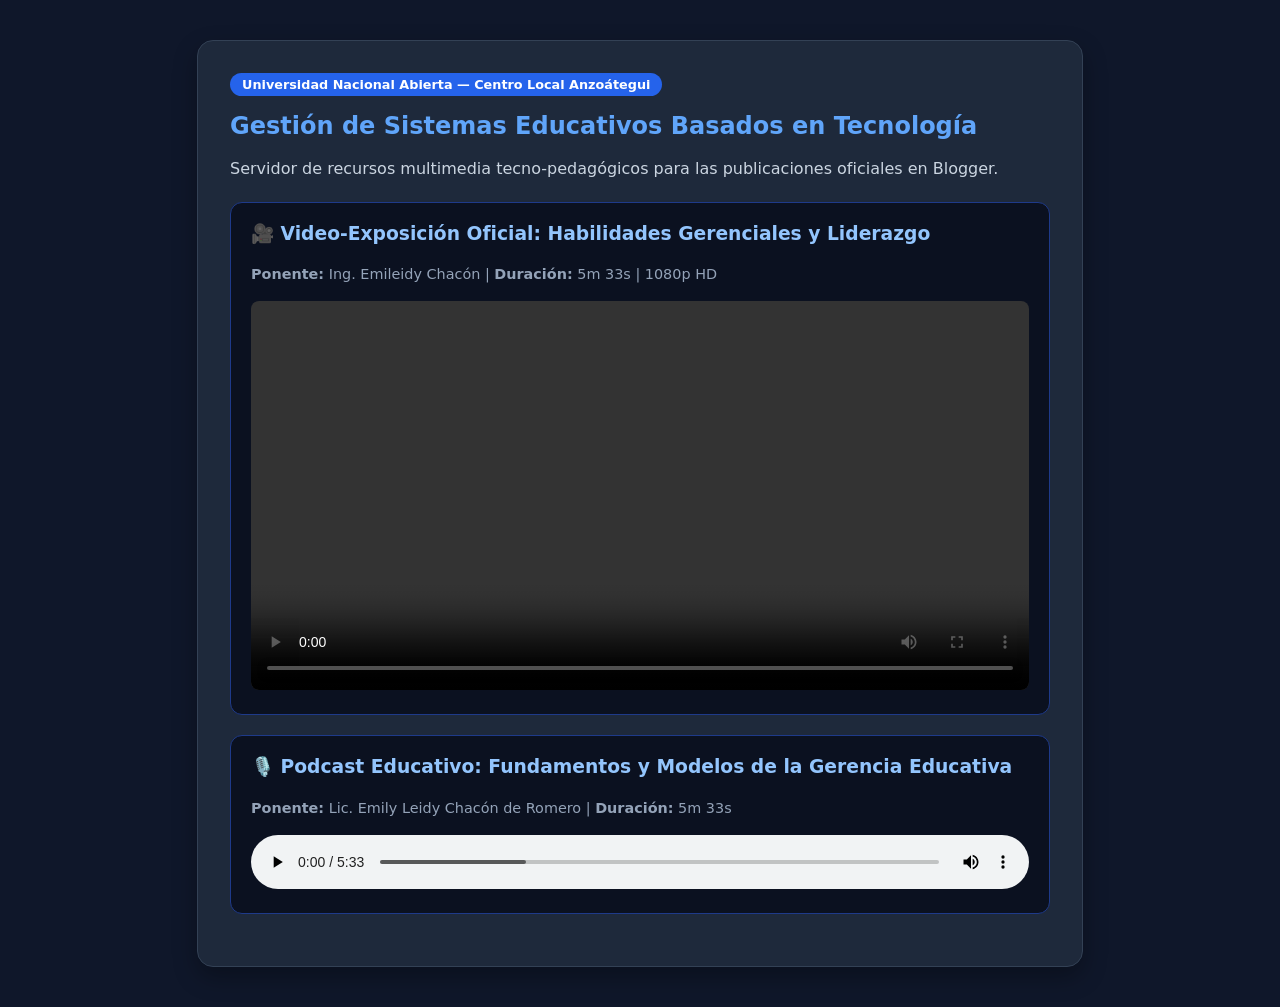
==== commit e276dde8: "feat: actualizar video-exposicion oficial con foto real de Emileidy Chacon, audio sincronizado y nue" ====
--- a/index.html
+++ b/index.html
@@ -1,530 +1,42 @@
 <!DOCTYPE html>
-<html lang="es" data-theme="light">
+<html lang="es">
 <head>
   <meta charset="UTF-8">
   <meta name="viewport" content="width=device-width, initial-scale=1.0">
-  <title>TecnoGerencia Educativa: Liderazgo y Sistemas Digitales</title>
-  <meta name="description" content="Blog académico e investigativo sobre la Gerencia de Sistemas Educativos basados en Tecnología. Liderazgo, telemática, analítica de aprendizaje y prospectiva directiva.">
-  <meta name="author" content="Anthony Huice">
-  <link rel="stylesheet" href="css/styles.css">
+  <title>Recursos Multimedia | Blog Gerencia Educativa UNA</title>
+  <style>
+    body { font-family: system-ui, -apple-system, BlinkMacSystemFont, 'Segoe UI', Roboto, sans-serif; background: #0f172a; color: #f8fafc; margin: 0; padding: 40px 20px; display: flex; justify-content: center; }
+    .card { max-width: 820px; width: 100%; background: #1e293b; border-radius: 16px; padding: 32px; box-shadow: 0 10px 25px rgba(0,0,0,0.3); border: 1px solid #334155; }
+    h1 { font-size: 1.5rem; margin-top: 0; color: #60a5fa; }
+    p { color: #cbd5e1; line-height: 1.6; }
+    .badge { display: inline-block; background: #2563eb; color: white; padding: 4px 12px; border-radius: 9999px; font-size: 0.8rem; font-weight: bold; margin-bottom: 16px; }
+    .media-box { background: #0b1120; border-radius: 12px; padding: 20px; margin: 20px 0; border: 1px solid #1e3a8a; }
+    video, audio { width: 100%; border-radius: 8px; margin-top: 10px; }
+  </style>
 </head>
 <body>
-  <div id="reading-progress" role="progressbar" aria-label="Progreso de lectura"></div>
-
-  <header class="site-header">
-    <div class="header-container">
-      <a href="#inicio" class="brand-link">
-        <div class="brand-icon">TG</div>
-        <div>
-          <span class="brand-title">TecnoGerencia Educativa</span>
-          <span class="brand-subtitle">Liderazgo y Sistemas Digitales en Educación</span>
-        </div>
-      </a>
-      <div class="nav-actions">
-        <button id="theme-toggle" class="theme-toggle-btn" aria-label="Alternar modo claro u oscuro">
-          <span id="theme-icon">🌙</span>
-        </button>
-      </div>
-    </div>
-  </header>
-
-  <section class="hero-section" id="inicio">
-    <div class="hero-container">
-      <div class="hero-content">
-        <div class="academic-badge">
-          <span>🏛️ Actividad Evaluativa Cuarta Unidad | Ecosistema Digital</span>
-        </div>
-        <h1>TecnoGerencia Educativa: Liderazgo y Sistemas Digitales</h1>
-        <p class="lead">
-          Bitácora académica sobre liderazgo directivo, arquitecturas telemáticas, analítica de aprendizaje y prospectiva en entornos virtuales de aprendizaje.
-        </p>
-        
-        <div style="background:var(--bg-card); border:1px solid var(--border); border-left:4px solid var(--primary); border-radius:var(--radius-md); padding:1rem 1.25rem; margin-bottom:1.5rem; display:flex; align-items:center; justify-content:space-between; flex-wrap:wrap; gap:1rem;">
-          <div>
-            <strong style="font-size:0.95rem; color:var(--text-main); display:block;">🎙️ Entrada Principal: Podcast Oficial de la Unidad</strong>
-            <span style="font-size:0.8rem; color:var(--text-muted);">Lic. Emily Leidy Chacón de Romero — Fundamentos y Modelos de la Gerencia Educativa (6m 30s)</span>
-          </div>
-          <a href="#articulo-1" class="tag-filter-btn active" style="text-decoration:none; display:inline-flex; align-items:center; gap:0.4rem; font-size:0.85rem; padding:0.5rem 1rem;">
-            ▶️ Escuchar Podcast en la Entrada 1
-          </a>
-        </div>
-      </div>
-
-      <aside class="profile-card">
-        <div class="profile-avatar-wrapper">
-          <img src="assets/profile_photo.jpg" alt="Fotografía de perfil de Anthony Huice" class="profile-avatar" loading="lazy">
-          <div class="profile-verified-badge" title="Autor e Investigador Verificado">✓</div>
-        </div>
-        <h2 class="profile-name">Anthony Huice</h2>
-        <div class="profile-role">Investigador en Tecnología Educativa</div>
-        <p class="profile-bio">
-          Especialista en desarrollo de sistemas telemáticos, diseño instruccional y gestión de plataformas para la educación a distancia.
-        </p>
-        <div class="collaborator-tag">
-          <strong>Colaboración Especial en Audio:</strong>
-          Lic. Emily Leidy Chacón de Romero<br>
-          <span style="font-size:0.72rem; color:var(--text-light);">Centro Local Anzoátegui — UNA</span>
-        </div>
-      </aside>
-    </div>
-  </section>
-
-  <section class="controls-section">
-    <div class="search-box-wrapper">
-      <span class="search-icon">🔍</span>
-      <input type="text" id="search-input" class="search-input" placeholder="Buscar por concepto gerencial, autor, etiqueta o tema..." aria-label="Buscar artículos">
-    </div>
-    <div class="tag-cloud" id="tag-cloud">
-      <span style="font-size:0.775rem; font-weight:700; color:var(--text-light); margin-right:0.25rem;">Filtrar por:</span>
-      <button class="tag-filter-btn active" data-tag="all">Todas las Entradas (7)</button>
-      <button class="tag-filter-btn" data-tag="GerenciaEducativa">#GerenciaEducativa</button>
-      <button class="tag-filter-btn" data-tag="PodcastPedagogico">#PodcastPedagogico</button>
-      <button class="tag-filter-btn" data-tag="LiderazgoSituacional">#LiderazgoSituacional</button>
-      <button class="tag-filter-btn" data-tag="ComunicacionDigital">#ComunicacionDigital</button>
-      <button class="tag-filter-btn" data-tag="PresenciaCognitiva">#PresenciaCognitiva</button>
-      <button class="tag-filter-btn" data-tag="AprendizajeMezclado">#AprendizajeMezclado</button>
-      <button class="tag-filter-btn" data-tag="LiderazgoEducativo">#LiderazgoEducativo</button>
-      <button class="tag-filter-btn" data-tag="TransformacionDigital">#TransformacionDigital</button>
-      <button class="tag-filter-btn" data-tag="GestionEscolar">#GestionEscolar</button>
-      <button class="tag-filter-btn" data-tag="ArquitecturaEdTech">#ArquitecturaEdTech</button>
-      <button class="tag-filter-btn" data-tag="SistemasLMS">#SistemasLMS</button>
-      <button class="tag-filter-btn" data-tag="Interoperabilidad">#Interoperabilidad</button>
-      <button class="tag-filter-btn" data-tag="LearningAnalytics">#LearningAnalytics</button>
-      <button class="tag-filter-btn" data-tag="GobernanzaDeDatos">#GobernanzaDeDatos</button>
-      <button class="tag-filter-btn" data-tag="TomaDeDecisiones">#TomaDeDecisiones</button>
-      <button class="tag-filter-btn" data-tag="InteligenciaArtificial">#InteligenciaArtificial</button>
-      <button class="tag-filter-btn" data-tag="EticaEducativa">#EticaEducativa</button>
-      <button class="tag-filter-btn" data-tag="PoliticasInstitucionales">#PoliticasInstitucionales</button>
-      <button class="tag-filter-btn" data-tag="ProspectivaEducativa">#ProspectivaEducativa</button>
-      <button class="tag-filter-btn" data-tag="ModelosHibridos">#ModelosHibridos</button>
-      <button class="tag-filter-btn" data-tag="Educacion2030">#Educacion2030</button>
-    </div>
-  </section>
-
-  <main class="main-container">
-    <div class="articles-count-info">
-      <span id="visible-count">Mostrando 7 de 7 artículos académicos</span>
-      <span style="font-size:0.775rem;">Extensión precisa: 601 - 622 palabras por entrada</span>
+  <div class="card">
+    <span class="badge">Universidad Nacional Abierta — Centro Local Anzoátegui</span>
+    <h1>Gestión de Sistemas Educativos Basados en Tecnología</h1>
+    <p>Servidor de recursos multimedia tecno-pedagógicos para las publicaciones oficiales en Blogger.</p>
+    
+    <div class="media-box">
+      <h3 style="margin-top: 0; color: #93c5fd;">🎥 Video-Exposición Oficial: Habilidades Gerenciales y Liderazgo</h3>
+      <p style="font-size: 0.9rem; margin: 5px 0; color: #94a3b8;"><strong>Ponente:</strong> Ing. Emileidy Chacón | <strong>Duración:</strong> 5m 33s | 1080p HD</p>
+      <video controls playsinline preload="metadata">
+        <source src="assets/video-ponencia-unidad2.mp4" type="video/mp4">
+        Su navegador no soporta video HTML5.
+      </video>
     </div>
 
-    <article class="article-card" id="articulo-1" data-tags="GerenciaEducativa PodcastPedagogico LiderazgoSituacional">
-      <div class="article-body">
-        <div class="article-meta-bar">
-          <span class="meta-item">📅 2026-11-06</span>
-          <span class="meta-item">⏱️ Lectura: 4 min</span>
-          <span class="meta-item">👤 Por Anthony Huice</span>
-          <div class="article-tags-wrapper">
-            <span class="article-tag">#GerenciaEducativa</span><span class="article-tag">#PodcastPedagogico</span><span class="article-tag">#LiderazgoSituacional</span>
-          </div>
-        </div>
-        
-        <h2 class="article-title">Fundamentos teóricos y liderazgo situacional en la gerencia educativa</h2>
-        
-<!-- Fotografía de contextualización -->
-<div style="margin-bottom: 22px; border-radius: 8px; overflow: hidden;">
-  <img src="https://images.unsplash.com/photo-1590602847861-f357a9332bbc?auto=format&fit=crop&w=1000&q=80" alt="Micrófono de estudio para grabación de podcast educativo" style="width: 100%; height: auto; max-height: 420px; object-fit: cover; display: block;">
-</div>
-
-<!-- Texto de apertura y contextualización directa (sin rótulos artificiales) -->
-<div style="font-size: 1.025rem; line-height: 1.75; color: #1e293b; text-align: justify;">
-  <p style='margin-bottom: 16px;'>En la cuarta unidad de nuestro programa formativo, el análisis se concentra en las bases epistemológicas de la administración escolar y en el papel del liderazgo directivo frente a los cambios tecnológicos. La discusión cobra relevancia práctica al observar cómo muchas instituciones educativas intentan aplicar esquemas gerenciales del sector comercial sin considerar que los objetivos, los procesos y los actores del ámbito escolar responden a lógicas sociales y pedagógicas muy distintas.</p><p style='margin-bottom: 16px;'>En el podcast correspondiente a esta unidad, la Lic. Emily Leidy Chacón de Romero (Centro Local Anzoátegui, Universidad Nacional Abierta) examina los principios que diferencian a la gerencia educativa de la administración general. Mientras la empresa privada suele priorizar la rentabilidad financiera y la optimización de costes, la institución formativa orienta su gestión hacia la calidad del aprendizaje, la equidad en el acceso al conocimiento y el desarrollo integral de la persona (Chiavenato, 2014).</p><p style='margin-bottom: 16px;'>Esta distinción se apoya en varias corrientes teóricas complementarias. La teoría clásica aporta pautas para la división del trabajo, la asignación de responsabilidades y la estructura organizativa básica del plantel. La teoría humanista sitúa la atención en el clima institucional, la motivación del profesorado y las relaciones interpersonales, elementos determinantes para el compromiso docente. Por su parte, el enfoque sistémico permite concebir a la escuela como un sistema abierto en constante interacción con las familias y la comunidad, mientras que la perspectiva socio-pedagógica recuerda que cualquier decisión administrativa debe justificarse en función de su impacto en la formación de los estudiantes (Fullan, 2016; UPEL, 2016).</p>
-  
-  
-<div style="background: #f8fafc; border: 1px solid #cbd5e1; border-radius: 8px; padding: 18px; margin: 24px 0;">
-  <p style="font-size: 0.95rem; font-weight: bold; color: #1e293b; margin: 0 0 6px 0;">
-    🎙️ Audio Oficial de la Unidad: Fundamentos y Modelos de la Gerencia Educativa
-  </p>
-  <p style="font-size: 0.85rem; color: #475569; margin: 0 0 14px 0;">
-    Ponente: Lic. Emily Leidy Chacón de Romero | Centro Local Anzoátegui — UNA (Duración: 6m 30s)
-  </p>
-  
-  <div style="margin-bottom: 12px;">
-    <audio controls preload="metadata" style="width: 100%;">
-      <source src="https://anthony-huice.github.io/blog-gerencia-educativa/assets/podcast-educativo.mp3" type="audio/mpeg">
-      Su navegador no admite la reproducción de audio HTML5.
-    </audio>
+    <div class="media-box">
+      <h3 style="margin-top: 0; color: #93c5fd;">🎙️ Podcast Educativo: Fundamentos y Modelos de la Gerencia Educativa</h3>
+      <p style="font-size: 0.9rem; margin: 5px 0; color: #94a3b8;"><strong>Ponente:</strong> Lic. Emily Leidy Chacón de Romero | <strong>Duración:</strong> 5m 33s</p>
+      <audio controls preload="metadata">
+        <source src="assets/podcast-educativo.mp3" type="audio/mpeg">
+        Su navegador no soporta audio HTML5.
+      </audio>
+    </div>
   </div>
-  
-  <div style="font-size: 0.825rem;">
-    <a href="https://voca.ro/143LDvk3Ro19" target="_blank" rel="noopener" style="color: #2563eb; text-decoration: underline; font-weight: bold;">
-      Enlace directo a Vocaroo (https://voca.ro/143LDvk3Ro19) ↗
-    </a>
-  </div>
-</div>
-
-  
-  <p style='margin-bottom: 16px;'>Un aspecto central del análisis de la Lic. Chacón es la revisión de los modelos de gestión presentes en el sistema educativo. El modelo normativo tradicional, centrado en el cumplimiento estricto de reglamentos y en la supervisión vertical, muestra serias limitaciones cuando las instituciones deben adaptarse a entornos virtuales o responder a contingencias imprevistas. Frente a esta rigidez, modelos como el estratégico-situacional, el prospectivo o el comunicacional ofrecen herramientas más flexibles para negociar prioridades, planificar por escenarios y construir acuerdos con la comunidad académica.</p><p style='margin-bottom: 16px;'>De este recorrido conceptual se desprende que el directivo escolar difícilmente puede apoyarse en una sola fórmula de gestión. Como señalan Hersey y Blanchard (1988), el liderazgo situacional permite ajustar las pautas de supervisión y apoyo según la experiencia del equipo docente y las características de cada proyecto. En centros educativos que integran tecnologías digitales, esta capacidad de adaptación facilita que las decisiones técnicas se alineen con las necesidades pedagógicas reales de las aulas.</p><p style='margin-bottom: 16px;'>El fortalecimiento de la gestión educativa requiere directivos capaces de combinar la claridad operativa con una visión humana del trabajo institucional. Frente a los desafíos actuales de nuestras escuelas y universidades, cabe preguntarse: ¿hasta qué punto predomina aún en nuestras instituciones un enfoque burocrático tradicional, y qué condiciones prácticas se necesitan para consolidar un liderazgo situacional en el día a día académico?</p>
-</div>
-
-<!-- Referencias bibliográficas formales APA 7 -->
-<div style="margin-top: 25px; padding-top: 15px; border-top: 1px dashed #cbd5e1; font-size: 0.825rem; color: #475569; font-family: sans-serif;">
-  <strong style="text-transform: uppercase; color: #1e293b; display: block; margin-bottom: 8px; letter-spacing: 0.03em;">
-    Referencias Bibliográficas (Normas APA 7.ª Edición)
-  </strong>
-  <ul style="list-style: none; padding-left: 0; line-height: 1.55; margin: 0;">
-    <li style='margin-bottom: 6px; padding-left: 1.5rem; text-indent: -1.5rem;'>Chacón de Romero, E. L. (2026). <em>Aspectos fundamentales de la gerencia educativa: De las bases teóricas al liderazgo situacional</em> [Episodio de podcast de audio]. Vocaroo. <a href="https://voca.ro/143LDvk3Ro19" target="_blank" rel="noopener">https://voca.ro/143LDvk3Ro19</a></li><li style='margin-bottom: 6px; padding-left: 1.5rem; text-indent: -1.5rem;'>Chiavenato, I. (2014). <em>Comportamiento organizacional: La dinámica del éxito en las organizaciones</em> (3.ª ed.). McGraw-Hill Educación.</li><li style='margin-bottom: 6px; padding-left: 1.5rem; text-indent: -1.5rem;'>Fullan, M. (2016). <em>The new meaning of educational change</em> (5th ed.). Teachers College Press.</li><li style='margin-bottom: 6px; padding-left: 1.5rem; text-indent: -1.5rem;'>Hersey, P., & Blanchard, K. H. (1988). <em>Management of organizational behavior: Utilizing human resources</em> (5th ed.). Prentice-Hall.</li><li style='margin-bottom: 6px; padding-left: 1.5rem; text-indent: -1.5rem;'>Universidad Pedagógica Experimental Libertador [UPEL]. (2016). <em>Manual de trabajos de grado de especialización y maestría y tesis doctorales</em> (5.ª ed.). FEDUPEL.</li>
-  </ul>
-</div>
-
-      </div>
-    </article>
-
-    <article class="article-card" id="articulo-2" data-tags="ComunicacionDigital PresenciaCognitiva AprendizajeMezclado">
-      <div class="article-body">
-        <div class="article-meta-bar">
-          <span class="meta-item">📅 2026-11-05</span>
-          <span class="meta-item">⏱️ Lectura: 4 min</span>
-          <span class="meta-item">👤 Por Anthony Huice</span>
-          <div class="article-tags-wrapper">
-            <span class="article-tag">#ComunicacionDigital</span><span class="article-tag">#PresenciaCognitiva</span><span class="article-tag">#AprendizajeMezclado</span>
-          </div>
-        </div>
-        
-        <h2 class="article-title">Canales síncronos y asíncronos en el diseño de cursos virtuales</h2>
-        
-<!-- Fotografía de contextualización -->
-<div style="margin-bottom: 22px; border-radius: 8px; overflow: hidden;">
-  <img src="https://images.unsplash.com/photo-1588196749597-9ff075ee6b5b?auto=format&fit=crop&w=1000&q=80" alt="Estudiante en sesión de trabajo virtual con ordenador portátil" style="width: 100%; height: auto; max-height: 420px; object-fit: cover; display: block;">
-</div>
-
-<!-- Texto de apertura y contextualización directa (sin rótulos artificiales) -->
-<div style="font-size: 1.025rem; line-height: 1.75; color: #1e293b; text-align: justify;">
-  <p style='margin-bottom: 16px;'>La planificación de la comunicación en la educación a distancia representa una de las tareas más delicadas para los coordinadores académicos y diseñadores instruccionales. Con frecuencia, las dificultades que experimentan los cursos en línea se atribuyen a problemas de conectividad o desinterés del alumnado, cuando en realidad derivan de una combinación deficiente entre los momentos de encuentro en tiempo real y las actividades de trabajo independiente.</p><p style='margin-bottom: 16px;'>En la video-exposición desarrollada durante la Unidad 2, analizamos las funciones pedagógicas de los canales síncronos y asíncronos en los entornos virtuales de aprendizaje. Las herramientas síncronas, como las salas de videoconferencia y las sesiones de chat programadas, resultan útiles para generar sentido de pertenencia grupal, atender dudas complejas de forma inmediata y propiciar debates directos entre profesores y estudiantes (Garrison et al., 2000).</p><p style='margin-bottom: 16px;'>Sin embargo, el empleo excesivo de sesiones en directo genera problemas concretos: rigidez horaria para quienes trabajan, saturación por exposición continua a pantallas y exclusión de estudiantes con conexiones inestables. Por el contrario, los canales asíncronos —como los foros de debate moderados, las wikis temáticas y la mensajería en plataforma— permiten que los estudiantes organicen sus tiempos de estudio, revisen lecturas con mayor calma y preparen aportes argumentados con mayor profundidad (Moore, 1993).</p>
-  
-  
-<div style="background: #0f172a; border-radius: 8px; overflow: hidden; margin: 24px 0;">
-  <div style="background: #1e293b; color: #f8fafc; padding: 10px 14px; font-weight: bold; font-size: 0.9rem;">
-    🎥 Ponencia Unidad 2: Comunicación Telemática y Preproducción Audiovisual
-  </div>
-  <video controls playsinline preload="metadata" style="width: 100%; max-height: 420px; display: block; background: #000;">
-    <source src="https://anthony-huice.github.io/blog-gerencia-educativa/assets/video-ponencia-unidad2.mp4" type="video/mp4">
-    Su navegador no soporta la reproducción de video HTML5.
-  </video>
-  <div style="padding: 10px 14px; background: #1e293b; color: #94a3b8; font-size: 0.8rem;">
-    Duración: 4m 03s | Grabación de la video-exposición sobre preproducción técnico-pedagógica.
-  </div>
-</div>
-
-  
-  <p style='margin-bottom: 16px;'>La integración equilibrada de ambos formatos constituye la base del aprendizaje combinado o <em>blended learning</em>. En modelos como el aula invertida, los contenidos teóricos y las lecturas analíticas se abordan de manera asincrónica, mientras que las sesiones en tiempo real se reservan para talleres de resolución de problemas, estudios de caso y asesorías puntuales (Bates, 2019). De esta forma, el tiempo compartido entre docente y estudiantes adquiere un valor formativo superior al de la clase expositiva tradicional.</p><p style='margin-bottom: 16px;'>Esta organización requiere que el profesorado desarrolle competencias para la curaduría de contenidos y la moderación pedagógica de foros virtuales. No basta con colgar lecturas en formato PDF; es necesario pautar consignas claras, retroalimentar oportunamente las intervenciones de los estudiantes y evitar que la interacción virtual se diluya por falta de acompañamiento docente.</p><p style='margin-bottom: 16px;'>Para lograr una articulación efectiva entre ambas modalidades, los equipos docentes deben establecer pautas explícitas desde el inicio del período académico. El estudiante a distancia necesita conocer con exactitud qué peso evaluativo tienen los foros de discusión, cuáles son los criterios de calidad esperados en sus intervenciones escritas y en qué momentos específicos se realizarán los encuentros sincrónicos. La claridad en el diseño instruccional reduce la ansiedad de los participantes y favorece un clima de aprendizaje propicio para el intercambio intelectual riguroso y la construcción colectiva de saberes entre todos los integrantes del curso.</p><p style='margin-bottom: 16px;'>Al diseñar un programa formativo a distancia, la selección de herramientas tecnológicas debe supeditarse al propósito didáctico de cada contenido. Ante esta realidad, surge una pregunta para quienes coordinan asignaturas en línea: ¿qué criterios pedagógicos específicos utiliza su institución para decidir cuándo una actividad debe ser síncrona y cuándo asíncrona, garantizando el rigor académico sin sobrecargar el tiempo de estudio de los participantes?</p>
-</div>
-
-<!-- Referencias bibliográficas formales APA 7 -->
-<div style="margin-top: 25px; padding-top: 15px; border-top: 1px dashed #cbd5e1; font-size: 0.825rem; color: #475569; font-family: sans-serif;">
-  <strong style="text-transform: uppercase; color: #1e293b; display: block; margin-bottom: 8px; letter-spacing: 0.03em;">
-    Referencias Bibliográficas (Normas APA 7.ª Edición)
-  </strong>
-  <ul style="list-style: none; padding-left: 0; line-height: 1.55; margin: 0;">
-    <li style='margin-bottom: 6px; padding-left: 1.5rem; text-indent: -1.5rem;'>Bates, A. W. (2019). <em>Teaching in a digital age: Guidelines for designing teaching and learning</em> (2nd ed.). Tony Bates Associates Ltd.</li><li style='margin-bottom: 6px; padding-left: 1.5rem; text-indent: -1.5rem;'>Garrison, D. R., Anderson, T., & Archer, W. (2000). Critical inquiry in a text-based environment: Computer conferencing in higher education. <em>The Internet and Higher Education</em>, 2(2-3), 87–105.</li><li style='margin-bottom: 6px; padding-left: 1.5rem; text-indent: -1.5rem;'>Moore, M. G. (1993). Theory of transactional distance. En D. Keegan (Ed.), <em>Theoretical principles of distance education</em> (pp. 22–38). Routledge.</li><li style='margin-bottom: 6px; padding-left: 1.5rem; text-indent: -1.5rem;'>Universidad Pedagógica Experimental Libertador [UPEL]. (2016). <em>Manual de trabajos de grado</em>. FEDUPEL.</li>
-  </ul>
-</div>
-
-      </div>
-    </article>
-
-    <article class="article-card" id="articulo-3" data-tags="LiderazgoEducativo TransformacionDigital GestionEscolar">
-      <div class="article-body">
-        <div class="article-meta-bar">
-          <span class="meta-item">📅 2026-11-04</span>
-          <span class="meta-item">⏱️ Lectura: 4 min</span>
-          <span class="meta-item">👤 Por Anthony Huice</span>
-          <div class="article-tags-wrapper">
-            <span class="article-tag">#LiderazgoEducativo</span><span class="article-tag">#TransformacionDigital</span><span class="article-tag">#GestionEscolar</span>
-          </div>
-        </div>
-        
-        <h2 class="article-title">Liderazgo transformacional y gestión del cambio en instituciones educativas</h2>
-        
-<!-- Fotografía de contextualización -->
-<div style="margin-bottom: 22px; border-radius: 8px; overflow: hidden;">
-  <img src="https://images.unsplash.com/photo-1531482615713-2afd69097998?auto=format&fit=crop&w=1000&q=80" alt="Equipo directivo docente en reunión de trabajo institucional" style="width: 100%; height: auto; max-height: 420px; object-fit: cover; display: block;">
-</div>
-
-<!-- Texto de apertura y contextualización directa (sin rótulos artificiales) -->
-<div style="font-size: 1.025rem; line-height: 1.75; color: #1e293b; text-align: justify;">
-  <p style='margin-bottom: 16px;'>La incorporación de tecnologías en los centros de enseñanza suele entenderse como un proceso de adquisición de equipos informáticos y licencias de software. No obstante, las evaluaciones de proyectos de modernización educativa en América Latina revelan que las principales barreras no son presupuestarias, sino de cultura organizativa y estilos de dirección (UNESCO, 2023). Cuando los directivos aplican criterios de control burocrático sobre entornos digitales, la innovación suele reducirse al trámite documental.</p><p style='margin-bottom: 16px;'>El modelo administrativo clásico coloca el acento en la supervisión formal, el apego estricto a directrices superiores y la estandarización de procedimientos. Si bien este enfoque aporta orden administrativo, tiende a inhibir la iniciativa de los docentes y genera resistencia frente a propuestas metodológicas novedosas. Como señalan Bass y Avolio (1994), las instituciones escolares que buscan renovar sus prácticas formativas necesitan transitar hacia un liderazgo transformacional, caracterizado por la motivación del personal, el respaldo a la experimentación docente y la construcción de metas compartidas.</p><p style='margin-bottom: 16px;'>El rol de la dirección escolar no consiste en prescribir herramientas digitales por decreto, sino en crear condiciones favorables para que los profesores ensayen nuevas estrategias de enseñanza con acompañamiento técnico y pedagógico continuo. Esto implica promover comunidades de aprendizaje internas, donde los docentes compartan aciertos y dificultades en el uso de recursos multimedia sin temor a sanciones administrativas (Fullan, 2016).</p>
-  
-  
-<div style="background: #f8fafc; border: 1px solid #e2e8f0; border-radius: 8px; padding: 16px; margin: 22px 0;">
-  <p style="font-weight: bold; color: #1e293b; font-size: 0.9rem; margin: 0 0 10px 0;">
-    Comparación entre el enfoque normativo burocrático y el liderazgo transformacional
-  </p>
-  <table style="width: 100%; border-collapse: collapse; font-size: 0.85rem; color: #334155;">
-    <thead>
-      <tr style="background: #e2e8f0; text-align: left;">
-        <th style="padding: 8px; border: 1px solid #cbd5e1;">Aspecto</th>
-        <th style="padding: 8px; border: 1px solid #cbd5e1;">Gestión Normativa Tradicional</th>
-        <th style="padding: 8px; border: 1px solid #cbd5e1;">Liderazgo Transformacional</th>
-      </tr>
-    </thead>
-    <tbody>
-      <tr>
-        <td style="padding: 8px; border: 1px solid #cbd5e1; font-weight: bold;">Supervisión</td>
-        <td style="padding: 8px; border: 1px solid #cbd5e1;">Centrada en el cumplimiento formal y la asistencia.</td>
-        <td style="padding: 8px; border: 1px solid #cbd5e1;">Orientada a la facilitación y el respaldo formativo.</td>
-      </tr>
-      <tr style="background: #f1f5f9;">
-        <td style="padding: 8px; border: 1px solid #cbd5e1; font-weight: bold;">Uso de plataformas</td>
-        <td style="padding: 8px; border: 1px solid #cbd5e1;">Manejo del campus como repositorio de documentos.</td>
-        <td style="padding: 8px; border: 1px solid #cbd5e1;">Integración del entorno para actividades colaborativas.</td>
-      </tr>
-      <tr>
-        <td style="padding: 8px; border: 1px solid #cbd5e1; font-weight: bold;">Innovación docente</td>
-        <td style="padding: 8px; border: 1px solid #cbd5e1;">Poco margen para la experimentación pedagógica.</td>
-        <td style="padding: 8px; border: 1px solid #cbd5e1;">Promoción de comunidades de práctica entre profesores.</td>
-      </tr>
-    </tbody>
-  </table>
-</div>
-
-  
-  <p style='margin-bottom: 16px;'>Para avanzar hacia este modelo en nuestra región, los equipos directivos deben descentralizar decisiones operativas y valorar el liderazgo distribuido entre coordinadores de área y profesores de aula. Cuando las iniciativas que surgen en los departamentos pedagógicos reciben respaldo institucional, los avances metodológicos dejan de ser experiencias aisladas y pasan a consolidarse en la cultura del centro educativo.</p><p style='margin-bottom: 16px;'>Asimismo, la teoría de sistemas enseña que las instituciones escolares no funcionan como entidades cerradas. Su vitalidad depende de su permeabilidad frente a las demandas de las familias, el entorno laboral y los cambios culturales que experimenta el alumnado. La tecnología educativa cobra sentido cuando sirve para tender puentes con la comunidad y facilitar procesos de aprendizaje pertinentes para la vida real de los jóvenes.</p><p style='margin-bottom: 16px;'>En este proceso de cambio institucional, la formación continua del profesorado debe orientarse hacia el desarrollo de competencias tecno-pedagógicas situadas, evitando talleres instrumentales aislados que se limiten a enseñar el funcionamiento técnico de una aplicación. La capacitación docente resulta transformadora cuando abre espacios para reflexionar sobre cómo evaluar formativamente en entornos virtuales, cómo diseñar consignas de trabajo colaborativo y cómo acompañar socioemocionalmente a estudiantes que cursan asignaturas a distancia.</p><p style='margin-bottom: 16px;'>La transformación de un centro escolar depende, en definitiva, de la calidad de sus relaciones humanas y de la capacidad directiva para generar confianza en los equipos docentes. En el contexto de su centro de trabajo, ¿considera que el equipo directivo apoya de forma activa la iniciativa pedagógica de los profesores, o predomina todavía una lógica de fiscalización administrativa que limita la renovación metodológica?</p>
-</div>
-
-<!-- Referencias bibliográficas formales APA 7 -->
-<div style="margin-top: 25px; padding-top: 15px; border-top: 1px dashed #cbd5e1; font-size: 0.825rem; color: #475569; font-family: sans-serif;">
-  <strong style="text-transform: uppercase; color: #1e293b; display: block; margin-bottom: 8px; letter-spacing: 0.03em;">
-    Referencias Bibliográficas (Normas APA 7.ª Edición)
-  </strong>
-  <ul style="list-style: none; padding-left: 0; line-height: 1.55; margin: 0;">
-    <li style='margin-bottom: 6px; padding-left: 1.5rem; text-indent: -1.5rem;'>Bass, B. M., & Avolio, B. J. (1994). <em>Improving organizational effectiveness through transformational leadership</em>. SAGE Publications.</li><li style='margin-bottom: 6px; padding-left: 1.5rem; text-indent: -1.5rem;'>Chiavenato, I. (2014). <em>Introducción a la teoría general de la administración</em> (8.ª ed.). McGraw-Hill.</li><li style='margin-bottom: 6px; padding-left: 1.5rem; text-indent: -1.5rem;'>Fullan, M. (2016). <em>The new meaning of educational change</em> (5th ed.). Teachers College Press.</li><li style='margin-bottom: 6px; padding-left: 1.5rem; text-indent: -1.5rem;'>UNESCO. (2023). <em>Informe de seguimiento de la educación en el mundo: Tecnología en la educación</em>. Ediciones UNESCO.</li>
-  </ul>
-</div>
-
-      </div>
-    </article>
-
-    <article class="article-card" id="articulo-4" data-tags="ArquitecturaEdTech SistemasLMS Interoperabilidad">
-      <div class="article-body">
-        <div class="article-meta-bar">
-          <span class="meta-item">📅 2026-11-03</span>
-          <span class="meta-item">⏱️ Lectura: 4 min</span>
-          <span class="meta-item">👤 Por Anthony Huice</span>
-          <div class="article-tags-wrapper">
-            <span class="article-tag">#ArquitecturaEdTech</span><span class="article-tag">#SistemasLMS</span><span class="article-tag">#Interoperabilidad</span>
-          </div>
-        </div>
-        
-        <h2 class="article-title">Infraestructura telemática y selección de plataformas para entornos virtuales</h2>
-        
-<!-- Fotografía de contextualización -->
-<div style="margin-bottom: 22px; border-radius: 8px; overflow: hidden;">
-  <img src="https://images.unsplash.com/photo-1558494949-ef010cbdcc31?auto=format&fit=crop&w=1000&q=80" alt="Armarios de servidores y equipos de red en centro de datos" style="width: 100%; height: auto; max-height: 420px; object-fit: cover; display: block;">
-</div>
-
-<!-- Texto de apertura y contextualización directa (sin rótulos artificiales) -->
-<div style="font-size: 1.025rem; line-height: 1.75; color: #1e293b; text-align: justify;">
-  <p style='margin-bottom: 16px;'>En la gestión de proyectos de educación virtual, las decisiones sobre infraestructura técnica suelen delegarse por completo en el personal de sistemas, sin suficiente articulación con los responsables académicos. Esta desconexión suele manifestarse en momentos críticos del calendario escolar: caídas de servidor durante semanas de evaluación, lentitud en la carga de archivos multimedia y dificultades para enlazar la plataforma con el registro de calificaciones.</p><p style='margin-bottom: 16px;'>Cualquier sistema de gestión del aprendizaje (LMS) funciona bajo una arquitectura cliente-servidor distribuida en varias capas: la conectividad externa proveída por los enlaces de telecomunicaciones, los servidores de aplicaciones web y los motores de bases de datos relacionales (Tanenbaum & Wetherall, 2011). Cuando cientos o miles de estudiantes acceden en horarios simultáneos a responder un cuestionario en línea, el consumo de memoria y las peticiones a la base de datos se multiplican con rapidez.</p><p style='margin-bottom: 16px;'>Para un directivo educativo, comprender estos principios elementales es indispensable al momento de planificar el presupuesto institucional. Contratar servicios de hospedaje web compartido sin garantías de concurrencia elástica pone en riesgo la continuidad de las actividades evaluativas. La institución requiere acuerdos de servicio claros, planes de respaldo diario automatizado y protocolos de seguridad informática que protejan la privacidad de los expedientes estudiantiles (Laudon & Laudon, 2020).</p>
-  
-  
-<div style="background: #f8fafc; border: 1px solid #e2e8f0; border-radius: 8px; padding: 16px; margin: 22px 0;">
-  <p style="font-weight: bold; color: #1e293b; font-size: 0.9rem; margin: 0 0 10px 0;">
-    Capas funcionales de la infraestructura de un campus virtual
-  </p>
-  <ul style="margin: 0; padding-left: 20px; font-size: 0.85rem; color: #334155; line-height: 1.6;">
-    <li><strong>Capa de red y conectividad:</strong> Enlaces redundantes de telecomunicaciones y acuerdos de nivel de servicio (SLA).</li>
-    <li><strong>Capa de procesamiento y bases de datos:</strong> Balanceadores de carga y servidores dimensionados para concurrencia masiva.</li>
-    <li><strong>Capa de plataforma e integración:</strong> Sistemas LMS compatibles con especificaciones LTI para herramientas externas.</li>
-    <li><strong>Capa de seguridad:</strong> Cifrado de comunicaciones mediante protocolos SSL/TLS y copias de seguridad continuas.</li>
-  </ul>
-</div>
-
-  
-  <p style='margin-bottom: 16px;'>Otro factor de primer orden en la selección de plataformas es la interoperabilidad técnica. El empleo de estándares abiertos reconocidos internacionalmente, como las especificaciones LTI del consorcio 1EdTech, permite que la institución incorpore simuladores externos, bibliotecas digitales y herramientas de videoconferencia sin quedar atada a un único proveedor comercial privado ni pagar sobrecostos periódicos por licencias de usuario.</p><p style='margin-bottom: 16px;'>La adopción de plataformas de código abierto robustas, como Moodle, respaldadas por servidores bien dimensionados, ha demostrado ser una alternativa económica y técnicamente sostenible para universidades públicas y centros escolares de América Latina. Los recursos ahorrados en licenciamiento privativo pueden reorientarse hacia la capacitación continua del profesorado y el mantenimiento de laboratorios informáticos para los alumnos con mayores carencias de equipamiento.</p><p style='margin-bottom: 16px;'>Asimismo, la gerencia de sistemas educativos debe prever planes de contingencia ante fallos técnicos imprevistos o interrupciones en el suministro eléctrico y de conectividad, situaciones habituales en diversos contextos de nuestra región. Establecer canales de comunicación alternativos, flexibilizar los plazos de entrega de asignaciones cuando se presenten caídas comprobadas del sistema y mantener copias de seguridad accesibles son medidas de gestión indispensables para proteger la tranquilidad de la comunidad académica y garantizar la continuidad formativa, evitando que contingencias técnicas aíslen al alumnado o entorpezcan el desarrollo del calendario académico establecido por las autoridades de la institución educativa.</p><p style='margin-bottom: 16px;'>La estabilidad técnica de un campus virtual no es un asunto secundario de soporte técnico, sino una condición básica para garantizar el derecho a la educación de los estudiantes. Frente a esta necesidad institucional, ¿ha vivido su centro educativo caídas de plataforma en momentos evaluativos clave, y cómo se coordinan actualmente el área técnica y la dirección académica para evitar estos incidentes?</p>
-</div>
-
-<!-- Referencias bibliográficas formales APA 7 -->
-<div style="margin-top: 25px; padding-top: 15px; border-top: 1px dashed #cbd5e1; font-size: 0.825rem; color: #475569; font-family: sans-serif;">
-  <strong style="text-transform: uppercase; color: #1e293b; display: block; margin-bottom: 8px; letter-spacing: 0.03em;">
-    Referencias Bibliográficas (Normas APA 7.ª Edición)
-  </strong>
-  <ul style="list-style: none; padding-left: 0; line-height: 1.55; margin: 0;">
-    <li style='margin-bottom: 6px; padding-left: 1.5rem; text-indent: -1.5rem;'>1EdTech Consortium. (2022). <em>Learning Tools Interoperability (LTI) specification v1.3</em>. 1EdTech.</li><li style='margin-bottom: 6px; padding-left: 1.5rem; text-indent: -1.5rem;'>Laudon, K. C., & Laudon, J. P. (2020). <em>Management information systems: Managing the digital firm</em> (16th ed.). Pearson.</li><li style='margin-bottom: 6px; padding-left: 1.5rem; text-indent: -1.5rem;'>Tanenbaum, A. S., & Wetherall, D. J. (2011). <em>Redes de computadoras</em> (5.ª ed.). Pearson Educación.</li>
-  </ul>
-</div>
-
-      </div>
-    </article>
-
-    <article class="article-card" id="articulo-5" data-tags="LearningAnalytics GobernanzaDeDatos TomaDeDecisiones">
-      <div class="article-body">
-        <div class="article-meta-bar">
-          <span class="meta-item">📅 2026-11-02</span>
-          <span class="meta-item">⏱️ Lectura: 4 min</span>
-          <span class="meta-item">👤 Por Anthony Huice</span>
-          <div class="article-tags-wrapper">
-            <span class="article-tag">#LearningAnalytics</span><span class="article-tag">#GobernanzaDeDatos</span><span class="article-tag">#TomaDeDecisiones</span>
-          </div>
-        </div>
-        
-        <h2 class="article-title">Analítica de aprendizaje y toma de decisiones basada en datos escolares</h2>
-        
-<!-- Fotografía de contextualización -->
-<div style="margin-bottom: 22px; border-radius: 8px; overflow: hidden;">
-  <img src="https://images.unsplash.com/photo-1551288049-bebda4e38f71?auto=format&fit=crop&w=1000&q=80" alt="Gráficas de datos y métricas en pantalla de ordenador" style="width: 100%; height: auto; max-height: 420px; object-fit: cover; display: block;">
-</div>
-
-<!-- Texto de apertura y contextualización directa (sin rótulos artificiales) -->
-<div style="font-size: 1.025rem; line-height: 1.75; color: #1e293b; text-align: justify;">
-  <p style='margin-bottom: 16px;'>Las tasas de deserción en los programas de educación a distancia continúan siendo motivo de preocupación para las instituciones de educación superior en nuestra región. Tradicionalmente, la administración escolar registraba el abandono estudiantil de forma tardía, cuando el alumno ya había dejado de matricularse o figuraba como reprobado en las actas finales del curso (UNESCO, 2023). En los entornos virtuales actuales, sin embargo, el rastro de interacción de los participantes ofrece información valiosa para actuar a tiempo.</p><p style='margin-bottom: 16px;'>La analítica de aprendizaje consiste en la medición, recopilación, análisis y reporte de los datos generados por los estudiantes y sus contextos en las plataformas educativas, con el propósito de comprender y optimizar los procesos formativos (Siemens & Long, 2011). A través del seguimiento de variables como la regularidad de accesos, los tiempos de entrega de asignaciones y la participación en actividades grupales, las coordinaciones académicas pueden identificar patrones de riesgo semanas antes de los exámenes parciales.</p><p style='margin-bottom: 16px;'>Esta información permite estructurar sistemas de alerta temprana orientados a la intervención pedagógica preventiva (Ferguson, 2012). Cuando el sistema identifica a un grupo de estudiantes con desconexión progresiva, los tutores pueden comunicarse de forma proactiva con ellos para indagar dificultades metodológicas o personales, ofreciendo asesorías personalizadas antes de que la desvinculación se convierta en abandono formal.</p>
-  
-  
-<div style="background: #f8fafc; border: 1px solid #e2e8f0; border-radius: 8px; padding: 16px; margin: 22px 0;">
-  <p style="font-weight: bold; color: #1e293b; font-size: 0.9rem; margin: 0 0 10px 0;">
-    Variables habituales en sistemas de alerta temprana para educación en línea
-  </p>
-  <ul style="margin: 0; padding-left: 20px; font-size: 0.85rem; color: #334155; line-height: 1.6;">
-    <li><strong>Frecuencia de acceso al campus:</strong> Registro de días consecutivos de inactividad respecto al promedio del grupo.</li>
-    <li><strong>Cumplimiento de tareas iniciales:</strong> Envío de asignaciones diagnósticas durante las primeras tres semanas de curso.</li>
-    <li><strong>Participación en foros formativos:</strong> Nivel de interacción con compañeros y docentes en actividades asincrónicas.</li>
-    <li><strong>Tiempos de retroalimentación tutorial:</strong> Celeridad con la que el profesorado responde consultas y califica tareas.</li>
-  </ul>
-</div>
-
-  
-  <p style='margin-bottom: 16px;'>El valor de estas métricas aumenta cuando los datos se comparten también con los propios estudiantes en forma de paneles de autogestión. Saber cómo marcha el propio ritmo de estudio respecto a los hitos del curso ayuda a que el alumno autorregule sus tiempos de dedicación y tome mayor conciencia de sus hábitos de aprendizaje, favoreciendo la autonomía intelectual en la modalidad virtual.</p><p style='margin-bottom: 16px;'>No obstante, el manejo de datos escolares exige una estricta política ética institucional. Como advierte Daniel (2015), la analítica debe desarrollarse con consentimiento informado, confidencialidad en los registros y criterios claros para que las alertas no deriven en etiquetas negativas que condicionen el trato hacia los estudiantes. La función del algoritmo debe ser orientar el apoyo docente, nunca justificar exclusiones automáticas ni sustituir la relación pedagógica directa.</p><p style='margin-bottom: 16px;'>La interpretación pedagógica de los datos del campus virtual exige que las coordinaciones académicas trabajen de manera conjunta con los docentes tutores. Los reportes estadísticos no deben transformarse en instrumentos de fiscalización laboral sobre el profesorado, sino en insumos compartidos para identificar qué actividades presentan mayor índice de dificultad, qué lecturas generan más dudas y en qué momentos del semestre se hace necesario reforzar las tutorías de apoyo.</p><p style='margin-bottom: 16px;'>La evidencia empírica proporciona claridad para la toma de decisiones directivas, pero su eficacia depende de la sensibilidad con que se utilice en la práctica tutorial. Desde su experiencia institucional, ¿qué medidas de acompañamiento docente consideraría más eficaces para intervenir a tiempo ante alumnos identificados en riesgo, sin hacerlos sentir señalados o vigilados de forma invasiva?</p>
-</div>
-
-<!-- Referencias bibliográficas formales APA 7 -->
-<div style="margin-top: 25px; padding-top: 15px; border-top: 1px dashed #cbd5e1; font-size: 0.825rem; color: #475569; font-family: sans-serif;">
-  <strong style="text-transform: uppercase; color: #1e293b; display: block; margin-bottom: 8px; letter-spacing: 0.03em;">
-    Referencias Bibliográficas (Normas APA 7.ª Edición)
-  </strong>
-  <ul style="list-style: none; padding-left: 0; line-height: 1.55; margin: 0;">
-    <li style='margin-bottom: 6px; padding-left: 1.5rem; text-indent: -1.5rem;'>Daniel, B. (2015). Big Data and analytics in higher education: Opportunities and challenges. <em>British Journal of Educational Technology</em>, 46(5), 904–920.</li><li style='margin-bottom: 6px; padding-left: 1.5rem; text-indent: -1.5rem;'>Ferguson, R. (2012). Learning analytics: Drivers, developments and challenges. <em>International Journal of Technology Enhanced Learning</em>, 4(5-6), 304–317.</li><li style='margin-bottom: 6px; padding-left: 1.5rem; text-indent: -1.5rem;'>Siemens, G., & Long, P. (2011). Penetrating the fog: Analytics in learning and education. <em>EDUCAUSE Review</em>, 46(5), 30–40.</li><li style='margin-bottom: 6px; padding-left: 1.5rem; text-indent: -1.5rem;'>UNESCO. (2023). <em>Tecnología en la educación: ¿Una herramienta en los términos de quién?</em>. Ediciones UNESCO.</li>
-  </ul>
-</div>
-
-      </div>
-    </article>
-
-    <article class="article-card" id="articulo-6" data-tags="InteligenciaArtificial EticaEducativa PoliticasInstitucionales">
-      <div class="article-body">
-        <div class="article-meta-bar">
-          <span class="meta-item">📅 2026-11-01</span>
-          <span class="meta-item">⏱️ Lectura: 4 min</span>
-          <span class="meta-item">👤 Por Anthony Huice</span>
-          <div class="article-tags-wrapper">
-            <span class="article-tag">#InteligenciaArtificial</span><span class="article-tag">#EticaEducativa</span><span class="article-tag">#PoliticasInstitucionales</span>
-          </div>
-        </div>
-        
-        <h2 class="article-title">Gobernanza de la inteligencia artificial y evaluación formativa en el aula</h2>
-        
-<!-- Fotografía de contextualización -->
-<div style="margin-bottom: 22px; border-radius: 8px; overflow: hidden;">
-  <img src="https://images.unsplash.com/photo-1620712943543-bcc4688e7485?auto=format&fit=crop&w=1000&q=80" alt="Representación gráfica de inteligencia artificial y tecnología digital" style="width: 100%; height: auto; max-height: 420px; object-fit: cover; display: block;">
-</div>
-
-<!-- Texto de apertura y contextualización directa (sin rótulos artificiales) -->
-<div style="font-size: 1.025rem; line-height: 1.75; color: #1e293b; text-align: justify;">
-  <p style='margin-bottom: 16px;'>La difusión pública de modelos generativos de lenguaje y asistentes de inteligencia artificial ha provocado reacciones encontradas en el ámbito escolar y universitario. Frente al temor de que estas herramientas promuevan el fraude académico o la copia mecánica, varias instituciones optaron inicialmente por prohibir su uso e instalar programas de detección automática en sus campus virtuales. Sin embargo, las directrices internacionales de la UNESCO (2023) subrayan que la prohibición es poco efectiva y que el desafío central consiste en formular políticas de uso responsable centradas en el pensamiento crítico.</p><p style='margin-bottom: 16px;'>Para los equipos directivos, el primer paso implica evitar dos actitudes extremas: rechazar la tecnología como una amenaza que deba erradicarse o aceptarla de manera acrítica sin reflexionar sobre sus sesgos algorítmicos y sus errores de contenido (Holmes et al., 2019). Las herramientas de IA procesan información a partir de patrones lingüísticos previos, lo que exige que los estudiantes desarrollen destrezas de verificación de fuentes y argumentación propia para no depender pasivamente de los resultados automáticos.</p><p style='margin-bottom: 16px;'>En el plano curricular, esta realidad obliga a revisar las formas tradicionales de evaluación. Si una herramienta informática puede resolver un examen memorístico o redactar un resumen descriptivo en pocos segundos, es evidente que el diseño evaluativo ha quedado desfasado respecto a las necesidades formativas actuales. Las asignaturas deben orientarse hacia la evaluación auténtica, mediante actividades que requieran análisis contextualizado, resolución de dilemas éticos y sustentación oral ante docentes y compañeros (Wiggins, 1998).</p>
-  
-  
-<div style="background: #f8fafc; border: 1px solid #e2e8f0; border-radius: 8px; padding: 16px; margin: 22px 0;">
-  <p style="font-weight: bold; color: #1e293b; font-size: 0.9rem; margin: 0 0 10px 0;">
-    Pautas sugeridas por la UNESCO para el uso de inteligencia artificial en instituciones formativas
-  </p>
-  <ul style="margin: 0; padding-left: 20px; font-size: 0.85rem; color: #334155; line-height: 1.6;">
-    <li><strong>Evaluación formativa y contextualizada:</strong> Priorizar la defensa oral, estudios de caso y argumentación situada frente a exámenes repetitivos.</li>
-    <li><strong>Transparencia en el uso de herramientas:</strong> Declaración honesta por parte de los alumnos sobre el empleo de asistentes virtuales en sus textos.</li>
-    <li><strong>Equidad en el acceso:</strong> Garantizar que las herramientas recomendadas estén disponibles sin barreras económicas para el alumnado.</li>
-    <li><strong>Capacitación docente permanente:</strong> Formar al profesorado en el análisis crítico de sesgos y en el diseño instruccional actualizado.</li>
-  </ul>
-</div>
-
-  
-  <p style='margin-bottom: 16px;'>En el ámbito de la gestión institucional, las universidades y colegios necesitan consensuar directrices claras para regular el uso de estas tecnologías. Es recomendable establecer pautas de transparencia que soliciten a los alumnos declarar cuándo y cómo emplearon asistentes de IA en la preparación de sus trabajos, detallando la interacción realizada y la curaduría personal aplicada sobre las respuestas obtenidas.</p><p style='margin-bottom: 16px;'>Asimismo, la institución debe velar por la equidad en el acceso tecnológico, evitando que las suscripciones a herramientas informáticas de pago generen disparidades en el rendimiento académico de los participantes. La formación docente en este campo no debe reducirse al manejo técnico de plataformas, sino incluir debates sobre la privacidad de datos, la autoría intelectual y el uso pedagógico de la tecnología en cada disciplina específica.</p><p style='margin-bottom: 16px;'>En concordancia con las recomendaciones internacionales, las instituciones formativas deben impulsar experiencias de co-diseño donde los estudiantes aprendan a contrastar las respuestas automáticas generadas por modelos de lenguaje con literatura científica arbitrada. La meta pedagógica consiste en formar profesionales capaces de utilizar las herramientas tecnológicas con discernimiento ético, responsabilidad cívica y rigor metodológico en sus respectivas áreas del saber.</p><p style='margin-bottom: 16px;'>La inteligencia artificial plantea preguntas profundas sobre qué significa enseñar y aprender en la sociedad contemporánea. Frente a este panorama institucional, ¿considera usted más conveniente que su centro educativo adopte reglamentos de control disciplinario sobre la IA, o que concentre sus esfuerzos en transformar las rúbricas y estrategias de evaluación docente?</p>
-</div>
-
-<!-- Referencias bibliográficas formales APA 7 -->
-<div style="margin-top: 25px; padding-top: 15px; border-top: 1px dashed #cbd5e1; font-size: 0.825rem; color: #475569; font-family: sans-serif;">
-  <strong style="text-transform: uppercase; color: #1e293b; display: block; margin-bottom: 8px; letter-spacing: 0.03em;">
-    Referencias Bibliográficas (Normas APA 7.ª Edición)
-  </strong>
-  <ul style="list-style: none; padding-left: 0; line-height: 1.55; margin: 0;">
-    <li style='margin-bottom: 6px; padding-left: 1.5rem; text-indent: -1.5rem;'>Holmes, W., Bialik, M., & Fadel, C. (2019). <em>Artificial intelligence in education: Promises and implications for teaching and learning</em>. Center for Curriculum Redesign.</li><li style='margin-bottom: 6px; padding-left: 1.5rem; text-indent: -1.5rem;'>UNESCO. (2023). <em>Guidance for generative AI in education and research</em>. UNESCO Publishing.</li><li style='margin-bottom: 6px; padding-left: 1.5rem; text-indent: -1.5rem;'>Wiggins, G. (1998). <em>Educative assessment: Designing assessments to inform and improve student performance</em>. Jossey-Bass Publishers.</li>
-  </ul>
-</div>
-
-      </div>
-    </article>
-
-    <article class="article-card" id="articulo-7" data-tags="ProspectivaEducativa ModelosHibridos Educacion2030">
-      <div class="article-body">
-        <div class="article-meta-bar">
-          <span class="meta-item">📅 2026-10-31</span>
-          <span class="meta-item">⏱️ Lectura: 4 min</span>
-          <span class="meta-item">👤 Por Anthony Huice</span>
-          <div class="article-tags-wrapper">
-            <span class="article-tag">#ProspectivaEducativa</span><span class="article-tag">#ModelosHibridos</span><span class="article-tag">#Educacion2030</span>
-          </div>
-        </div>
-        
-        <h2 class="article-title">Modelos educativos híbridos y sostenibilidad institucional hacia 2030</h2>
-        
-<!-- Fotografía de contextualización -->
-<div style="margin-bottom: 22px; border-radius: 8px; overflow: hidden;">
-  <img src="https://images.unsplash.com/photo-1509062522246-3755977927d7?auto=format&fit=crop&w=1000&q=80" alt="Espacio educativo moderno y flexible para trabajo colaborativo" style="width: 100%; height: auto; max-height: 420px; object-fit: cover; display: block;">
-</div>
-
-<!-- Texto de apertura y contextualización directa (sin rótulos artificiales) -->
-<div style="font-size: 1.025rem; line-height: 1.75; color: #1e293b; text-align: justify;">
-  <p style='margin-bottom: 16px;'>Al acercarse los plazos fijados por la Agenda 2030 de las Naciones Unidas para el Desarrollo Sostenible, en particular las metas referidas al Objetivo de Desarrollo Sostenible 4 sobre educación de calidad e inclusiva, las instituciones formativas enfrentan la necesidad de repensar su organización física y curricular. Los modelos escolares exclusivamente presenciales o totalmente aislados en la virtualidad dan paso a esquemas flexibles que buscan atender a poblaciones diversas con necesidades cambiantes de formación.</p><p style='margin-bottom: 16px;'>La prospectiva estratégica proporciona herramientas metodológicas para que las directivas escolares no se limiten a reaccionar ante contingencias inmediatas, sino que anticipen escenarios plausibles y diseñen respuestas viables a mediano y largo plazo (Godet, 2007). En este sentido, la consolidación de modelos híbridos sostenibles demanda superar la improvisación logística para construir entornos donde las clases presenciales, los laboratorios prácticos y los espacios virtuales funcionen de manera complementaria y armónica (Gros & García-Peñalvo, 2016).</p><p style='margin-bottom: 16px;'>La sostenibilidad de estos ecosistemas depende también de la soberanía curricular y tecnológica. Las instituciones que sustentan sus programas en Recursos Educativos Abiertos (REA) con licencias Creative Commons reducen de forma significativa los costos de acceso a manuales y materiales didácticos para sus estudiantes, facilitando la democratización del conocimiento y el fortalecimiento de redes de intercambio académico entre instituciones de la región.</p>
-  
-  
-<div style="background: #f8fafc; border: 1px solid #e2e8f0; border-radius: 8px; padding: 16px; margin: 22px 0;">
-  <p style="font-weight: bold; color: #1e293b; font-size: 0.9rem; margin: 0 0 10px 0;">
-    Ejes de sostenibilidad para la educación híbrida hacia el año 2030
-  </p>
-  <ul style="margin: 0; padding-left: 20px; font-size: 0.85rem; color: #334155; line-height: 1.6;">
-    <li><strong>Aulas y entornos flexibles:</strong> Coordinación fluida entre la asistencia presencial y las actividades virtuales estructuradas.</li>
-    <li><strong>Recursos Educativos Abiertos (REA):</strong> Utilización de materiales didácticos de dominio público con licencias Creative Commons.</li>
-    <li><strong>Eficiencia informática:</strong> Racionalización del almacenamiento en la nube y optimización energética de los centros de datos.</li>
-    <li><strong>Vinculación comunitaria:</strong> Orientación de las investigaciones y proyectos escolares hacia las necesidades de cada localidad.</li>
-  </ul>
-</div>
-
-  
-  <p style='margin-bottom: 16px;'>En el plano operativo, las instituciones deberán considerar criterios de sobriedad digital y eficiencia energética en sus infraestructuras telemáticas. El crecimiento del almacenamiento en la nube y el procesamiento masivo de datos demandan políticas responsables que optimicen los recursos informáticos y promuevan una cultura de cuidado ambiental entre estudiantes y profesores.</p><p style='margin-bottom: 16px;'>La viabilidad de los modelos educativos hacia el año 2030 estará estrechamente vinculada a la capacidad de las instituciones para construir alianzas con la comunidad y el sector productivo local. La tecnología debe ponerse al servicio de problemas reales de cada territorio, permitiendo que la formación académica prepare profesionales comprometidos con el desarrollo social de sus países en lugar de formar graduados desconectados de su realidad social inmediata.</p><p style='margin-bottom: 16px;'>La construcción de estos ecosistemas híbridos hacia el año 2030 demandará directivos comprometidos con la equidad y el acceso abierto al conocimiento. El aprovechamiento de repositorios universitarios compartidos y la producción colaborativa de recursos formativos permitirán abaratar los costos operativos de las instituciones, facilitando que sectores tradicionalmente marginados de la educación superior accedan a programas académicos pertinentes y actualizados, fortaleciendo el tejido social y la democratización del aprendizaje universitario en todas las comunidades de nuestra región.</p><p style='margin-bottom: 16px;'>Los recursos telemáticos cobran su verdadero valor formativo cuando amplían oportunidades de inclusión y dignifican la labor de la comunidad escolar. De cara a los próximos años, ¿cuál considera usted que será la competencia de gestión más determinante que deberán cultivar los directivos educativos para sostener instituciones inclusivas y relevantes en la era digital?</p>
-</div>
-
-<!-- Referencias bibliográficas formales APA 7 -->
-<div style="margin-top: 25px; padding-top: 15px; border-top: 1px dashed #cbd5e1; font-size: 0.825rem; color: #475569; font-family: sans-serif;">
-  <strong style="text-transform: uppercase; color: #1e293b; display: block; margin-bottom: 8px; letter-spacing: 0.03em;">
-    Referencias Bibliográficas (Normas APA 7.ª Edición)
-  </strong>
-  <ul style="list-style: none; padding-left: 0; line-height: 1.55; margin: 0;">
-    <li style='margin-bottom: 6px; padding-left: 1.5rem; text-indent: -1.5rem;'>Godet, M. (2007). <em>Prospectiva estratégica: Para las empresas y los territorios</em>. UNESCO / LIPSOR.</li><li style='margin-bottom: 6px; padding-left: 1.5rem; text-indent: -1.5rem;'>Gros, B., & García-Peñalvo, F. J. (2016). Future trends in the design strategies and technological support of e-learning. En M. Spector (Ed.), <em>The Wiley handbook of learning technology</em> (pp. 264–278). John Wiley & Sons.</li><li style='margin-bottom: 6px; padding-left: 1.5rem; text-indent: -1.5rem;'>UNESCO. (2020). <em>Declaración de Incheon y Marco de Acción para la realización del ODS 4</em>. Ediciones UNESCO.</li>
-  </ul>
-</div>
-
-      </div>
-    </article>
-
-  </main>
-
-  <footer class="site-footer">
-    <div class="footer-content">
-      <p style="font-weight:700; color:var(--text-main); font-size:1rem;">
-        TecnoGerencia Educativa — Blog Académico de Divulgación
-      </p>
-      <p>
-        Actividad Evaluativa Cuarta Unidad | Gerencia de Sistemas Educativos basados en Tecnología.<br>
-        Investigación y Desarrollo por <strong>Anthony Huice</strong>. En colaboración especial con la <strong>Lic. Emily Leidy Chacón de Romero</strong> (Centro Local Anzoátegui — UNA).
-      </p>
-      <div class="footer-links">
-        <a href="#inicio">↑ Volver al Inicio</a>
-        <a href="#articulo-1">🎙️ Podcast Educativo (Entrada Principal)</a>
-        <a href="#articulo-2">🎥 Ponencia Unidad 2</a>
-        <a href="https://voca.ro/143LDvk3Ro19" target="_blank" rel="noopener">Enlace Oficial en Vocaroo ↗</a>
-      </div>
-      <p style="font-size:0.75rem; color:var(--text-light); margin-top:1rem;">
-        Publicado bajo Licencia Internacional Creative Commons Atribución-NoComercial 4.0 (CC BY-NC 4.0) — Normas APA (7.ª ed.).
-      </p>
-    </div>
-  </footer>
-
-  <script src="js/app.js"></script>
 </body>
 </html>
